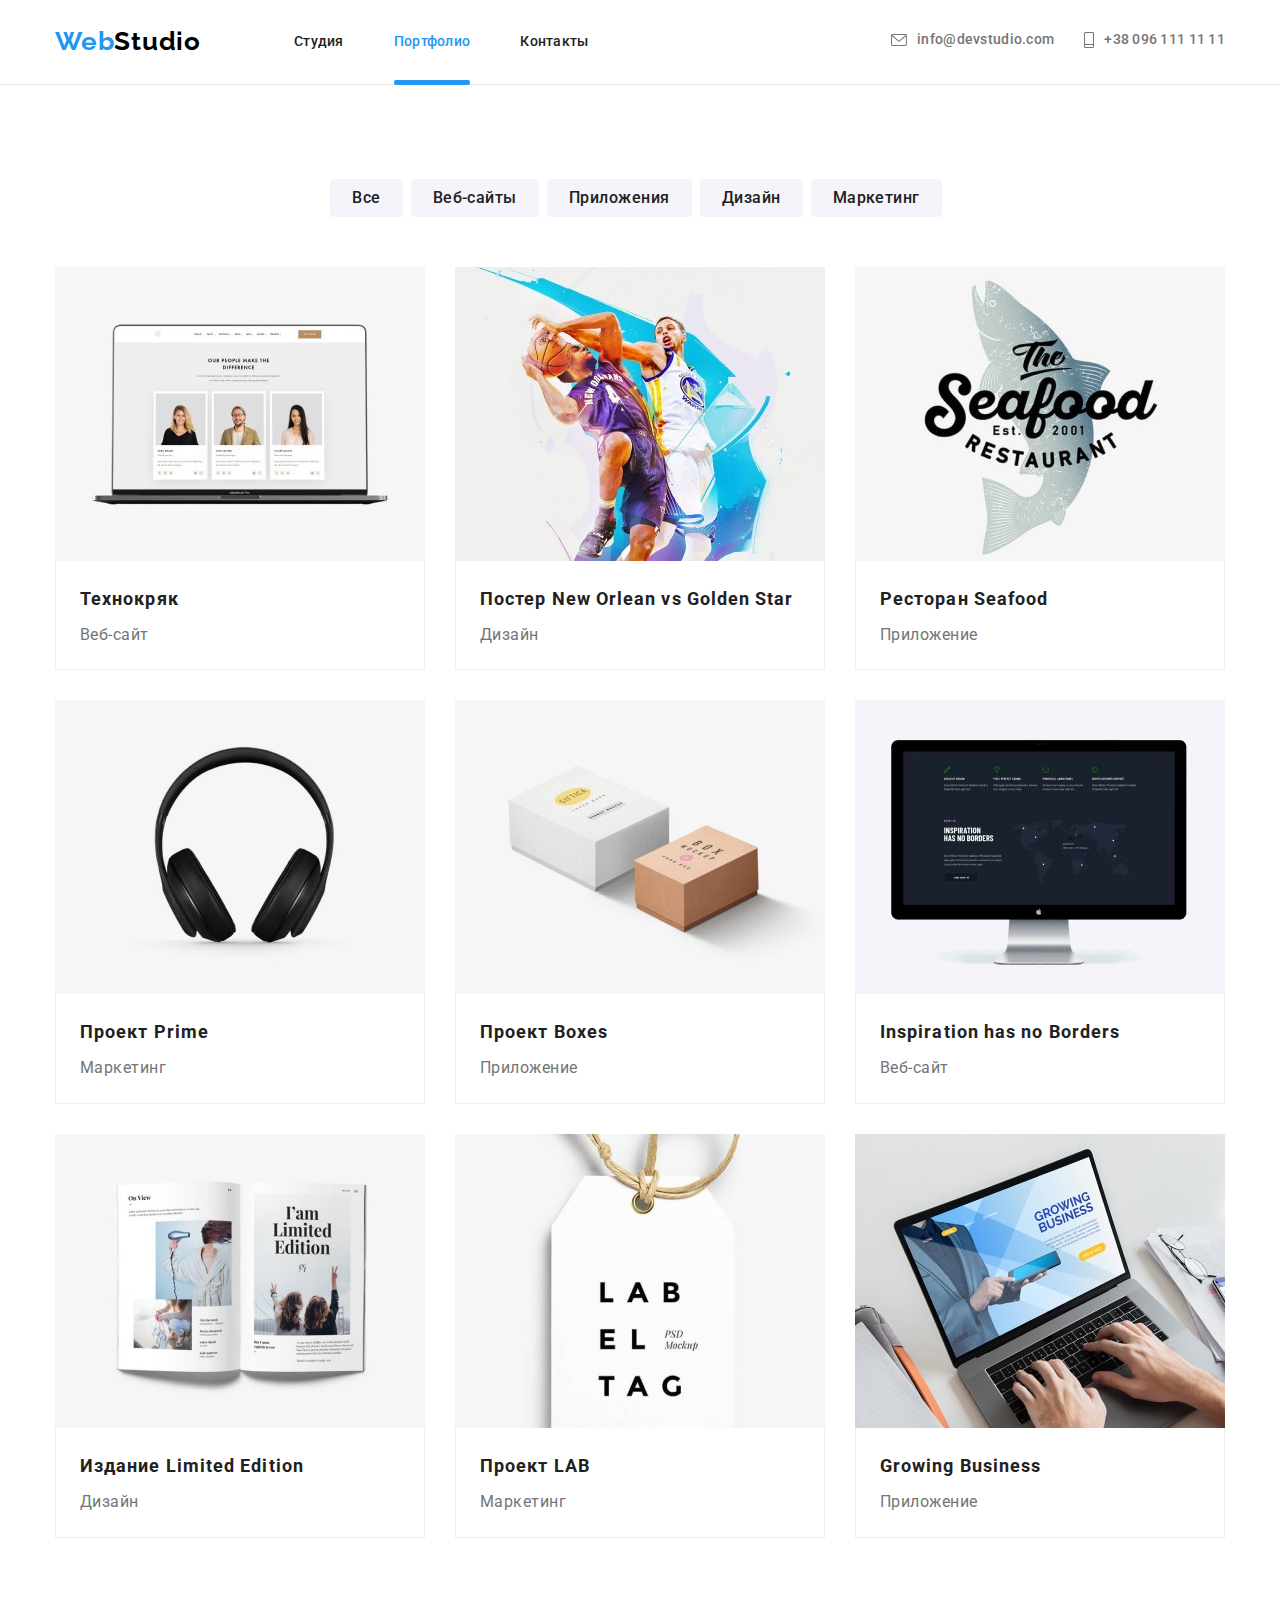
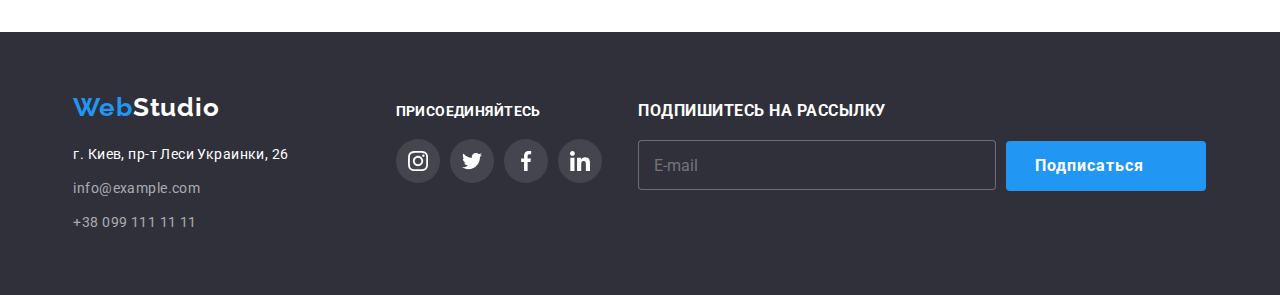
==== portfolio.html @ 539d1410 "z" ====
<!DOCTYPE html>
<html lang="ru">

<head>
    <meta charset="UTF-8">
    <meta http-equiv="X-UA-Compatible" content="IE=edge">
    <meta name="viewport" content="width=device-width, initial-scale=1.0">
    <title>Document</title>
    <link rel="preconnect" href="https://fonts.googleapis.com">
    <link rel="preconnect" href="https://fonts.gstatic.com" crossorigin>
    <link
        href="https://fonts.googleapis.com/css2?family=Raleway:wght@700&family=Roboto:wght@400;500;700;900&display=swap"
        rel="stylesheet">
    <link rel="stylesheet"
        href="https://cdnjs.cloudflare.com/ajax/libs/modern-normalize/1.1.0/modern-normalize.min.css">
    <!-- <link rel="stylesheet" href="./css/styles.css"> -->
    <link rel="stylesheet" href="./css/main.min.css">

</head>

<body>
    <!-- хедер -->
    <header class="header"> 
        <div class="container header-container">
            <a class="navigation__logo logo" href="./index.html">    
                <span class="logo accent">Web</span><span class="logo basic">Studio</span>
                </a>
                    <button class="menu-button" type="button" aria-expanded="false"
                            aria-controls="menu-container" data-menu-button>
                        <svg 
                            width="40"  
                            height="40"
                            aria-label="переключатель мобильного меню">
                            <use class="icon-cross" href="./images/icon/sprite.svg#cross"></use>
                            <use class="icon-menu" href="./images/icon/sprite.svg#menu"></use>
                        </svg>
                    </button> 
                <div class="menu-container " id="menu-container" data-menu>
                    <nav class="navigation"> 
                    <ul class="navigation-list list">
                        <li class="item-navigation item "><a  class="link link-navigation " href="./index.html">Студия</a></li>
                        <li class="item-navigation item"><a  class="link link-navigation link-after" href="./portfolio.html">Портфолио</a></li>
                        <li class="item-navigation item"><a  class="link link-navigation" href="Контакты">Контакты</a></li>
                    </ul>
                </nav>
                    <ul class="site-nav list">
                        <li class="group-item">
                            <a class="link-contact"  href="mailto:info@devstudio.com">
                                <svg class="icon" width="16" height="12">
                                    <use href="./images/icon/sprite.svg#envelope"></use>
                                </svg>
                                info@devstudio.com</a>
                        </li>
    
                        <li class="group-item">
                            <a class="link-contact link-contact--corent" href="tel:380961111111">
                                <svg class="icon" width="10" height="16">
                                <use href="./images/icon/sprite.svg#smartphone"></use>
                            </svg>
                            +38 096 111 11 11</a>
                        </li>
                    </ul>

                    <ul class="menu__list">
                        <li class="menu__item">
                        <a
                            href=""
                            class="menu__link"
                            target="_blank"
                            rel="noopener noreferer"
                            lang="en"
                            >Instagram</a>
                        </li>
                        <li class="menu__item">
                        <a
                            href=""
                            class="menu__link"
                            target="_blank"
                            rel="noopener noreferer"
                            lang="en"
                            >Twitter</a>
                        </li>
                        <li class="menu__item">
                          <a
                            href=""
                            class="menu__link"
                            target="_blank"
                            rel="noopener noreferer"
                            lang="en"
                            >Facebook</a>
                        </li>
                        <li class="menu__item">
                        <a
                            href=""
                            class="menu__link"
                            target="_blank"
                            rel="noopener noreferer"
                            lang="en"
                            >LinkedIn</a
                          >
                        </li>
                      </ul>
                </div> 
                
            
        </div>

    </header>

    <main>
        
        <section class="portfolio__section section">
            <div class="portfolio__container container">
            <h1 class="visually-hidden">заглпвие</h1>
        
            <ul class="portfolio__button-list">
                <li class="portfolio__filter-button"><button class="btn" type="button">Все</button></li>
                <li class="portfolio__filter-button"><button class="btn" type="button">Веб-сайты</button></li>
                <li class="portfolio__filter-button"><button class="btn" type="button">Приложения</button></li>
                <li class="portfolio__filter-button"><button class="btn" type="button">Дизайн</button></li>
                <li class="portfolio__filter-button"><button class="btn" type="button">Маркетинг</button></li>
            </ul>
        
            <ul class="portfolio__card-list list">
                    <li class="portfolio__card-example item  ">
                        <a class="portfolio__link link" href="">
                            <div class="portfolio__thumb-card">

                                <picture>
                                    <!-- Набір зображень для десктопних екранів -->

                                    <source
                                        media="(min-width: 1200px)"
                                        srcset="
                                        ./images/work/1-l.jpg    1x,
                                        ./images/work/1-l-2X.jpg 2x
                                        "
                                        type="image/jpg"
                                    />
                                    <!-- Набір зображень для планшетних екранів -->
                                    <source
                                        media="(min-width: 768px)"
                                        srcset="
                                        ./images/work/1-m.jpg   1x,
                                        ./images/work/1-m-2X.jpg 2x
                                        "
                                        type="image/jpg"
                                    />
                                    <!-- Набір зображень для мобільних екранів -->
                                    <source
                                        media="(max-width: 767px)"
                                        srcset="
                                        ./images/work/1-s.jpg   1x,
                                        ./images/work/1-s-2x.jpg 2x
                                        "
                                        type="image/jpg"
                                    />
                                    <!-- Дефолтне зображення, яке відпрацює у будь-якому випадку -->
                                    <img
                                    class="gallery-img"
                                    src="./images/work/1-l.jpg"
                                    alt=""
                                    width="370"
                                    height="294"
                                    loading="lazy"
                                    />
                                    </picture>


                                <p class="portfolio__text-card"> Ресурс предлагает комплексные предложения с разным уровнем функционала и
                                    сервисов. Все это позволит посетителю получить исчерпывающие сведения о компании
                                    или частном лице.</p>
                            </div>
                            
                            <div class="portfolio__info">
                                <h2 class="portfolio__name-works">Технокряк</h2>
                                <p class="portfolio__type">Веб-сайт</p>
                            </div>
                        </a>
                    </li>

                    <li class="item portfolio__card-example">
                        <a class="portfolio__link link" href="">
                            <div class="portfolio__thumb-card">

                                <picture>
                                    <!-- Набір зображень для десктопних екранів -->

                                    <source
                                        media="(min-width: 1200px)"
                                        srcset="
                                        ./images/work/2-l.jpg    1x,
                                        ./images/work/2-l-2X.jpg 2x
                                        "
                                        type="image/jpg"
                                    />
                                    <!-- Набір зображень для планшетних екранів -->
                                    <source
                                        media="(min-width: 768px)"
                                        srcset="
                                        ./images/work/2-m.jpg   1x,
                                        ./images/work/2-m-2X.jpg 2x
                                        "
                                        type="image/jpg"
                                    />
                                    <!-- Набір зображень для мобільних екранів -->
                                    <source
                                        media="(max-width: 767px)"
                                        srcset="
                                        ./images/work/2-s.jpg   1x,
                                        ./images/work/2-s-2x.jpg 2x
                                        "
                                        type="image/jpg"
                                    />
                                    <!-- Дефолтне зображення, яке відпрацює у будь-якому випадку -->
                                    <img
                                    class="gallery-img"
                                    src="./images/work/2-l.jpg"
                                    alt=""
                                    width="370"
                                    height="294"
                                    loading="lazy"
                                    />
                                    </picture>


                                <p class="portfolio__text-card"> Ресурс предлагает комплексные предложения с разным уровнем функционала и
                                сервисов. Все это позволит посетителю получить исчерпывающие сведения о компании
                                или частном лице.</p>
                            </div>
                            

                            <div class="portfolio__info">
                                <h2 class="portfolio__name-works">Постер New Orlean vs Golden Star</h2>
                                <p class="portfolio__type">Дизайн</p>
                            </div>
                    </a>
                        </li>

                    <li class="item portfolio__card-example">
                        <a class="portfolio__link link" href="">
                            <div class="portfolio__thumb-card">

                                <picture>
                                    <!-- Набір зображень для десктопних екранів -->

                                    <source
                                        media="(min-width: 1200px)"
                                        srcset="
                                        ./images/work/3-l.jpg    1x,
                                        ./images/work/3-l-2X.jpg 2x
                                        "
                                        type="image/jpg"
                                    />
                                    <!-- Набір зображень для планшетних екранів -->
                                    <source
                                        media="(min-width: 768px)"
                                        srcset="
                                        ./images/work/3-m.jpg   1x,
                                        ./images/work/3-m-2X.jpg 2x
                                        "
                                        type="image/jpg"
                                    />
                                    <!-- Набір зображень для мобільних екранів -->
                                    <source
                                        media="(max-width: 767px)"
                                        srcset="
                                        ./images/work/3-s.jpg   1x,
                                        ./images/work/3-s-2x.jpg 2x
                                        "
                                        type="image/jpg"
                                    />
                                    <!-- Дефолтне зображення, яке відпрацює у будь-якому випадку -->
                                    <img
                                    class="gallery-img"
                                    src="./images/work/3-l.jpg"
                                    alt=""
                                    width="370"
                                    height="294"
                                    loading="lazy"
                                    />
                                    </picture>

                                <p class="portfolio__text-card"> Ресурс предлагает комплексные предложения с разным уровнем функционала и
                                    сервисов. Все это позволит посетителю получить исчерпывающие сведения о компании
                                    или частном лице.</p>
                            </div>
                            

                            <div class="portfolio__info">
                                <h2 class="portfolio__name-works">Ресторан Seafood</h2>
                                <p class="portfolio__type">Приложение</p>
                            </div>
                        </a>
                        </li>

                    <li class="item portfolio__card-example">
                        <a class="portfolio__link link" href="">
                            <div class="portfolio__thumb-card">
                                <picture>
                                    <!-- Набір зображень для десктопних екранів -->
    
                                    <source
                                        media="(min-width: 1200px)"
                                        srcset="
                                        ./images/work/4-l.jpg    1x,
                                        ./images/work/4-l-2X.jpg 2x
                                        "
                                        type="image/jpg"
                                    />
                                    <!-- Набір зображень для планшетних екранів -->
                                    <source
                                        media="(min-width: 768px)"
                                        srcset="
                                        ./images/work/4-m.jpg   1x,
                                        ./images/work/4-m-2X.jpg 2x
                                        "
                                        type="image/jpg"
                                    />
                                    <!-- Набір зображень для мобільних екранів -->
                                    <source
                                        media="(max-width: 767px)"
                                        srcset="
                                        ./images/work/4-s.jpg   1x,
                                        ./images/work/4-s-2x.jpg 2x
                                        "
                                        type="image/jpg"
                                    />
                                    <!-- Дефолтне зображення, яке відпрацює у будь-якому випадку -->
                                    <img
                                    class="gallery-img"
                                    src="./images/work/4-l.jpg"
                                    alt=""
                                    width="370"
                                    height="294"
                                    loading="lazy"
                                    />
                                    </picture>
                                <p class="portfolio__text-card"> Ресурс предлагает комплексные предложения с разным уровнем функционала и
                                    сервисов. Все это позволит посетителю получить исчерпывающие сведения о компании
                                    или частном лице.</p>
                            </div>
                        

                            <div class="portfolio__info">
                                <h2 class="portfolio__name-works">Проект Prime</h2>
                            <p class="portfolio__type">Маркетинг</p>
                            </div>
                        </a>
                    </li>
                
                    <li class="item portfolio__card-example">
                        <a class="portfolio__link link" href="">
                            <div class="portfolio__thumb-card">
                                <picture>
                                    <!-- Набір зображень для десктопних екранів -->
    
                                    <source
                                        media="(min-width: 1200px)"
                                        srcset="
                                        ./images/work/5-l.jpg    1x,
                                        ./images/work/5-l-2X.jpg 2x
                                        "
                                        type="image/jpg"
                                    />
                                    <!-- Набір зображень для планшетних екранів -->
                                    <source
                                        media="(min-width: 768px)"
                                        srcset="
                                        ./images/work/5-m.jpg   1x,
                                        ./images/work/5-m-2X.jpg 2x
                                        "
                                        type="image/jpg"
                                    />
                                    <!-- Набір зображень для мобільних екранів -->
                                    <source
                                        media="(max-width: 767px)"
                                        srcset="
                                        ./images/work/5-s.jpg   1x,
                                        ./images/work/5-s-2x.jpg 2x
                                        "
                                        type="image/jpg"
                                    />
                                    <!-- Дефолтне зображення, яке відпрацює у будь-якому випадку -->
                                    <img
                                    class="gallery-img"
                                    src="./images/work/5-l.jpg"
                                    alt=""
                                    width="370"
                                    height="294"
                                    loading="lazy"
                                    />
                                    </picture>
                                <p class="portfolio__text-card"> Ресурс предлагает комплексные предложения с разным уровнем функционала и
                                        сервисов. Все это позволит посетителю получить исчерпывающие сведения о компании
                                        или частном лице.</p>
                            </div>

                            <div class="portfolio__info">
                                <h2 class="portfolio__name-works">Проект Boxes</h2>
                            <p class="portfolio__type">Приложение</p>
                            </div>
                        </a>
                    </li>

                    <li class="item portfolio__card-example">
                        <a class="portfolio__link link" href="">
                            <div class="portfolio__thumb-card">
                                <picture>
                                    <!-- Набір зображень для десктопних екранів -->
    
                                    <source
                                        media="(min-width: 1200px)"
                                        srcset="
                                        ./images/work/6-l.jpg    1x,
                                        ./images/work/6-l-2X.jpg 2x
                                        "
                                        type="image/jpg"
                                    />
                                    <!-- Набір зображень для планшетних екранів -->
                                    <source
                                        media="(min-width: 768px)"
                                        srcset="
                                        ./images/work/6-m.jpg   1x,
                                        ./images/work/6-m-2X.jpg 2x
                                        "
                                        type="image/jpg"
                                    />
                                    <!-- Набір зображень для мобільних екранів -->
                                    <source
                                        media="(max-width: 767px)"
                                        srcset="
                                        ./images/work/6-s.jpg   1x,
                                        ./images/work/6-s-2x.jpg 2x
                                        "
                                        type="image/jpg"
                                    />
                                    <!-- Дефолтне зображення, яке відпрацює у будь-якому випадку -->
                                    <img
                                    class="gallery-img"
                                    src="./images/work/6-l.jpg"
                                    alt=""
                                    width="370"
                                    height="294"
                                    loading="lazy"
                                    />
                                    </picture>
                                <p class="portfolio__text-card"> Ресурс предлагает комплексные предложения с разным уровнем функционала и
                                    сервисов. Все это позволит посетителю получить исчерпывающие сведения о компании
                                    или частном лице.</p>
                            </div>

                                
                            <div class="portfolio__info">
                            <h2 class="portfolio__name-works">Inspiration has no Borders</h2>
                            <p class="portfolio__type">Веб-сайт</p>
                            </div>
                        </a>
                    </li>

                    <li class="item portfolio__card-example">
                        <a class="portfolio__link link" href="">
                            <div class="portfolio__thumb-card">
                                <picture>
                                    <!-- Набір зображень для десктопних екранів -->
    
                                    <source
                                        media="(min-width: 1200px)"
                                        srcset="
                                        ./images/work/7-l.jpg    1x,
                                        ./images/work/7-l-2X.jpg 2x
                                        "
                                        type="image/jpg"
                                    />
                                    <!-- Набір зображень для планшетних екранів -->
                                    <source
                                        media="(min-width: 768px)"
                                        srcset="
                                        ./images/work/7-m.jpg   1x,
                                        ./images/work/7-m-2X.jpg 2x
                                        "
                                        type="image/jpg"
                                    />
                                    <!-- Набір зображень для мобільних екранів -->
                                    <source
                                        media="(max-width: 767px)"
                                        srcset="
                                        ./images/work/7-s.jpg   1x,
                                        ./images/work/7-s-2x.jpg 2x
                                        "
                                        type="image/jpg"
                                    />
                                    <!-- Дефолтне зображення, яке відпрацює у будь-якому випадку -->
                                    <img
                                    class="gallery-img"
                                    src="./images/work/7-l.jpg"
                                    alt=""
                                    width="370"
                                    height="294"
                                    loading="lazy"
                                    />
                                    </picture>
                                <p class="portfolio__text-card"> Ресурс предлагает комплексные предложения с разным уровнем функционала и
                                    сервисов. Все это позволит посетителю получить исчерпывающие сведения о компании
                                    или частном лице.</p>
                            </div>

                            <div class="portfolio__info">
                                <h2 class="portfolio__name-works">Издание Limited Edition</h2>
                            <p class="portfolio__type">Дизайн</p>
                            </div>
                        </a>
                        
                    </li>
                
                    <li class="item portfolio__card-example">
                        <a class="portfolio__link link" href="">
                            <div class="portfolio__thumb-card">
                                <picture>
                                    <!-- Набір зображень для десктопних екранів -->
    
                                    <source
                                        media="(min-width: 1200px)"
                                        srcset="
                                        ./images/work/8-l.jpg    1x,
                                        ./images/work/8-l-2X.jpg 2x
                                        "
                                        type="image/jpg"
                                    />
                                    <!-- Набір зображень для планшетних екранів -->
                                    <source
                                        media="(min-width: 768px)"
                                        srcset="
                                        ./images/work/8-m.jpg   1x,
                                        ./images/work/8-m-2X.jpg 2x
                                        "
                                        type="image/jpg"
                                    />
                                    <!-- Набір зображень для мобільних екранів -->
                                    <source
                                        media="(max-width: 767px)"
                                        srcset="
                                        ./images/work/8-s.jpg   1x,
                                        ./images/work/8-s-2x.jpg 2x
                                        "
                                        type="image/jpg"
                                    />
                                    <!-- Дефолтне зображення, яке відпрацює у будь-якому випадку -->
                                    <img
                                    class="gallery-img"
                                    src="./images/work/8-l.jpg"
                                    alt=""
                                    width="370"
                                    height="294"
                                    loading="lazy"
                                    />
                                    </picture>
                                <p class="portfolio__text-card"> Ресурс предлагает комплексные предложения с разным уровнем функционала и
                                    сервисов. Все это позволит посетителю получить исчерпывающие сведения о компании
                                    или частном лице.</p>
                            </div>

                                
                            <div class="portfolio__info"> <h2 class="portfolio__name-works">Проект LAB</h2>
                            <p class="portfolio__type">Маркетинг</p>
                            </div>
                        </a>
                    </li>
                
                    <li class="item portfolio__card-example">
                        <a class="portfolio__link link" href="">
                            <div class="portfolio__thumb-card">
                                <picture>
                                    <!-- Набір зображень для десктопних екранів -->
    
                                    <source
                                        media="(min-width: 1200px)"
                                        srcset="
                                        ./images/work/9-l.jpg    1x,
                                        ./images/work/9-l-2X.jpg 2x
                                        "
                                        type="image/jpg"
                                    />
                                    <!-- Набір зображень для планшетних екранів -->
                                    <source
                                        media="(min-width: 768px)"
                                        srcset="
                                        ./images/work/9-m.jpg   1x,
                                        ./images/work/9-m-2X.jpg 2x
                                        "
                                        type="image/jpg"
                                    />
                                    <!-- Набір зображень для мобільних екранів -->
                                    <source
                                        media="(max-width: 767px)"
                                        srcset="
                                        ./images/work/9-s.jpg   1x,
                                        ./images/work/9-s-2x.jpg 2x
                                        "
                                        type="image/jpg"
                                    />
                                    <!-- Дефолтне зображення, яке відпрацює у будь-якому випадку -->
                                    <img
                                    class="gallery-img"
                                    src="./images/work/1-l.jpg"
                                    alt=""
                                    width="370"
                                    height="294"
                                    loading="lazy"
                                    />
                                    </picture>
                                <p class="portfolio__text-card"> Ресурс предлагает комплексные предложения с разным уровнем функционала и
                                сервисов. Все это позволит посетителю получить исчерпывающие сведения о компании
                                или частном лице.</p>
                            </div>
                                        
                            <div class="portfolio__info"> <h2 class=" portfolio__name-works">Growing Business</h2>
                            <p class="portfolio__type">Приложение</p>
                            </div>
                        </a>
                    </li>
                    </div>
                
            </div>
        </section>

    </main>
    <footer class="footer">
        <div class="container footer-flex">
            <div class="footer-contacts">
                <a class="logotype logo-position" href="./index.html">
                <span class="logotype start">Web</span><span class="logotype end">Studio</span>
                </a>
                
               <address  class="address">
                 <ul class="address-list">
                    <li class="address-item map"><a class="link-map" href="https://www.google.com/maps/place/%D0%B1%D1%83%D0%BB%D1%8C%D0%B2%D0%B0%D1%80+%D0%9B%D0%B5%D1%81%D1%96+%D0%A3%D0%BA%D1%80%D0%B0%D1%97%D0%BD%D0%BA%D0%B8,+26,+%D0%9A%D0%B8%D1%97%D0%B2,+02000/@50.4265807,30.5361971,17z/data=!3m1!4b1!4m5!3m4!1s0x40d4cf0e033ecbe9:0x57a4dffefec77da0!8m2!3d50.4265807!4d30.5383858">г. Киев, пр-т Леси Украинки, 26</a></li>
                    <li class="address-item address"><a class="link-address" href="mailto:info@example.com">info@example.com</a></li>
                    <li class="address-item"><a class="link-address" href="tel:+380991111111">+38 099 111 11 11</a></li>
                  </ul>
                </address>
            </div>
            <div class="footer-social">
                <p class="footer-so-text">ПРИСОЕДИНЯЙТЕСЬ</p>
                <ul class="footer-social-list list">
                    <li class="footer-socials-item">
                        <a class="socials-link link" href="" aria-label="Instagram">
                            <svg class="footer-socials-icon" width="20" height="20">
                                <use href="./images/icon/sprite.svg#instagram"></use>
                            </svg>
                        </a>
                    </li>
                    <li class="footer-socials-item">
                        <a class="socials-link socials-link-twitter link" href="" aria-label="Twitter">
                            <svg class="footer-socials-icon" width="20" height="20">
                                <use href="./images/icon/sprite.svg#twitter"></use>
                            </svg>
                        </a>
                    </li>
                    <li class="footer-socials-item">
                        <a class="socials-link socials-link-facebook link" href="" aria-label="Facebook">
                            <svg class="footer-socials-icon" width="20" height="20">
                                <use href="./images/icon/sprite.svg#facebook"></use>
                            </svg>
                        </a>
                    </li>
                    <li class="footer-socials-item">
                        <a class="socials-link socials-link-linkedin link" href="" aria-label="L inkedin">
                            <svg class="footer-socials-icon" width="20" height="20">
                                <use href="./images/icon/sprite.svg#linkedin"> </use>
                            </svg>
                        </a>
                    </li>
                </ul>
            </div>
            <div class="footer-form-container">
                <b class="footer-text-subscribe">Подпишитесь на рассылку</b>
                <form class="form-subscribe" autocomplete="off" >
                    <label for="footer-email" class="visually-hidden"  >почта</label>
                    <input class="input-email" name="email" type="email" id="footer-email" placeholder="E-mail" >
                    <button class="button-subscribe" type="submit">
                        <span class="footer-button-content">
                            Подписаться
                            <svg class="footer-button-icon" width="24" height="24"></svg>
                            <use class="color-button" href="./images/icon/sprite.svg#send"></use>
                        </span>
                    </button>
                    
                </form>
            </div>
        </div>
    </footer> 

    <script src="./js/modal.js"></script> 

    <script src="./js/mobile-menu.js"></script>   
</body>
</html>
---- css/styles.css ----
html {
box-sizing: border-box;
}

*,
*::after,
*::before {
    box-sizing: inherit;
}

h1,
h2,
h3,
h4,
h5,
h6,
p {
    margin: 0;
}

.list {
    list-style: none;
    padding: 0;
    margin: 0;
}

.link {
    text-decoration: none;
    color: inherit;
}

ul{
    margin: 0;
    padding: 0;
    list-style: none;
}

img {
    display: block;
    max-width: 100%;
    height: auto;
}

:root {
    --title-text-color: #212121;
    --primary-text-color: #757575;
    --accent-color: #2196F3;
    --primary-background-color: #FFFFFF;
    --second-background-color: #2F303A;
    --third-background-color:#F5F4FA;
    --logo-text-color: #000000;
    --icon-color: #AFB1B8;
    --button-bg: #2196f3;
    --secondary-light-bg: #f5f4fa;
}

body{
    color: var(--primary-text-color);
    background-color: var(--primary-background-color);
    font-family: 'Roboto',sans-serif ;
    letter-spacing: 0.03em;
}

/**----- box------ */

.header{
bottom:-1px;  
border-bottom: 1px solid #ececec;  
}  

.container {
    width: 1200px;
    padding-left: 15px;
    padding-right: 15px;
    margin: 0 auto;
}

.header-container {
display: flex;
align-items: center;
}


.list{
    list-style-type: none;
}

/* лого хед*/

.logo {
    font-family: 'Raleway';
    font-style: normal;
    font-weight: 700;
    font-size: 26px;
    line-height: 1.19;
    letter-spacing: 0.03em;
    text-decoration: none;
}


.logo .accent {
    color: var(--accent-color)
}

.logo .basic {
    color: var(--logo-text-color)
}

.navigation__logo{
    margin-right: 93px;
}


/* nav */
.navigation-list {
    display: flex;
    
}


.navigation-list .link-navigation {
display: block;
padding-top: 32px;
padding-bottom: 32px;
} 

.navigation-list .item {
    margin-right: 50px;
} 

.navigation-list .item:last-child {
    margin-right: 0;
}


.navigation {
    display: flex;
    align-items: center;
}



.header-group {
    display: flex;
    margin-left: auto;
}



.item-navigation{
    list-style-type: none;
}


.link-navigation{
    font-family: 'Roboto';
    font-style: normal;
    font-weight: 500;
    font-size: 14px;
    line-height: 1.4;
    letter-spacing: 0.02em;
    color: var(--title-text-color);
    text-decoration: none;
    transition: color 250ms cubic-bezier(0.4, 0, 0.2, 1);
}
.link-after{
    position: relative;
    color: var(--accent-color);
}
.link-after::after{
    position: absolute;
    content:"" ;
    display: block;
    width: 100%;
    height: 5px;
    border-radius: 2px;
    background-color: var(--button-bg);
    left: 0;
    bottom: 0;
    bottom: -1px;
}

.current-link {
    color: var(--accent-color);
}

.group-item{
    list-style-type: none;
    margin-left: 30px;
    }

.link-contact{
    align-items: center;
    display: flex;
    font-weight: 500;
    font-size: 14px;
    line-height: 1.4;
    letter-spacing: 0.02em;
    color: var(--primary-text-color);
    text-decoration: none;
    padding-top: 32px;
    padding-bottom: 32px;
    transition: color 250ms cubic-bezier(0.4, 0, 0.2, 1);
}

.site-nav.list{
    display: flex;
margin-left: auto;
}


/* навигация  */

.link-navigation:hover {
color: var(--accent-color);


}
.link-navigation:focus {
color: var(--accent-color);
}

.link-navigation{
cursor: pointer;
}


.link-contact:hover {
color: var(--accent-color);
}
.link-contact:focus {
color: var(--accent-color);
}
.link-contact{
cursor: pointer;
}

.icon {
    margin-right: 10px;
    fill: currentColor;
    transition: color 250ms cubic-bezier(0.4, 0, 0.2, 1);
    
}

.icon:hover,
.icon:focus {
    color: var(--accent-color);
}

/* ----прячем ---*/

.visually-hidden {
    position: absolute;
    width: 1px;
    height: 1px;
    margin: -1px;
    border: 0;
    padding: 0;

    white-space: nowrap;
    clip-path: inset(100%);
    clip: rect(0 0 0 0);
    overflow: hidden;
}

.feature__list {
    display: flex;
}

.feature__list .feature__item {
    width: 270px;
}

.feature__list .item {
    margin-right: 30px;
}

.feature__list .item:nth-child(4n) {
    margin-right: 0;
}

.feature__background-icon {
    height: 120px;
  background-color: var(--secondary-light-bg); 
    margin-bottom: 30px;
    display: flex;
    align-items: center;
    justify-content: center;
    border-radius: 4px;
}

/* тело */

.hero {
    background-color: #2F303A;

    text-align: center;
    padding-top: 200px;
    padding-bottom: 200px;

   
    max-width: 1600px;
    height: 600px;
    margin-left: auto;
    margin-right: auto;

    background-image: linear-gradient(to right, rgba(47, 48, 58, 0.4), rgba(47, 48, 58, 0.4)), url(..//images/hero/Img.jpg);
    background-position: center;
    background-size: contain;
    background-repeat: no-repeat;
    background-size: cover;
}



.hero__header-logo{
    font-weight: 900;
    font-size: 44px;
    line-height: 1.5;
    text-align: center;
    letter-spacing: 0.06em;
    text-transform: uppercase;
    color: #FFFFFF;
    /* background-color: #2F303A; */
    margin-bottom: 30px;
}

.button {
    background: #2196F3;
    font-weight: 700;
    font-size: 16px;
    line-height: 1.8;
    color: #FFFFFF;

    align-items: center;
    text-align: center;
    border: 0;
    box-shadow: 0px 4px 4px rgba(0, 0, 0, 0.15);
    border-radius: 4px;
    padding: 10px 33px;
    cursor: pointer;
}

.title-section{
margin-bottom: 50px;

font-weight: 700;
font-size: 36px;
line-height: 1.16;
letter-spacing: 0.03em;
color: var(--title-text-color);

text-align: center;
margin-bottom: 50px;
}

/* особо */

.section {
    padding-top: 94px;
    padding-bottom: 94px;
}





.feature__name{
font-weight: 700;
font-size: 14px;
line-height: 1.14;
letter-spacing: 0.03em;
text-transform: uppercase;
color: var(--title-text-color);
    margin-bottom: 10px;
}

.feature__description{
font-weight: 400;
font-size: 14px;
line-height: 1.8;
letter-spacing: 0.03em;
color: var(--primary-text-color);
}


/*--чем мы занимаемся ---*/


.development {
    padding-top: 0px;
}
.development__list{
     display: flex;
 }

.development__list li {
    margin-right: 30px;
}

.development__list li:nth-child(3n) {
    margin-right: 0;
}

.development__item{
    position: relative;
}
.development__text-thumb {
    color: var(--primary-background-color);
    font-weight: 700;
    text-transform: uppercase;
    letter-spacing: 0.03em;
    font-size: 14px;
    line-height: 1.14;
}

.development__over-thumb{
    position: absolute;
    display: flex;
    justify-content: center;
    align-items: center;
    width: 370px;
    height: 70px;
    left: 0;
    bottom: 0;
    background-color: rgba(47, 48, 58, 0.8);
}

/* команда */

.team {
background: #F5F4FA;

}

.list.team__list {
display: flex;
}


.team__name{
font-weight: 500;
font-size: 16px;
line-height: 1.18;
text-align: center;
letter-spacing: 0.03em;
color: var(--title-text-color);
margin-bottom: 10px;
}

.team__job{
font-weight: 400;
font-size: 16px;
line-height: 1.18;
text-align: center;
letter-spacing: 0.03em;
color: var(--primary-text-color);

}



.team__list .team__card {
    background-color: var(--primary-background-color);
    margin-right: 30px;
    box-shadow: 0px 1px 3px rgba(0, 0, 0, 0.12), 0px 1px 1px rgba(0, 0, 0, 0.14), 0px 2px 1px rgba(0, 0, 0, 0.2);
    border-radius: 0px 0px 4px 4px;
}

.team__command-title {
    padding-top: 30px;
    padding-bottom: 30px;
    text-align: center;
}

.team__list li:last-child {
    margin-right: 0;
}
 
/* ---------socials-------------- */
.socials {
    display: flex;
    justify-content: center;
    align-items: center;

    margin-top: 16px;
}

.socials__item:not(:last-child) {
    margin-right: 10px;
}

.socials-link {
    display: flex;
    width: 100%;
    align-items: center;
    justify-content: center;
    fill: var(--icon-color);
    transition:  background-color 250ms cubic-bezier(0.4, 0, 0.2, 1);
}

.socials__item {
    display: flex;
    justify-content: center;
    align-items: center;
    width: 44px;
    height: 44px;
    padding: 0px;
    border: none;

    background-color: var(--primary-background-color);
    border-radius: 50%;

    background-repeat: no-repeat;
    background-size: 20px;
    background-position: center;
    color: var(--icon-color);
}

.socials__icon {
    fill: var(--icon-color);
    transition:  fill 250ms cubic-bezier(0.4, 0, 0.2, 1);

}

.socials-link:hover,
.socials-link:focus {
    background-color: var(--button-bg);
}

.socials-link:hover .socials__icon,
.socials-link:focus .socials__icon {
    fill: var(--primary-background-color);
}


/* Постоянные клиенты */
.clients__list {
    display: flex;
}

.clients__item {
    display: flex;
    align-items: center;
    justify-content: center;
    box-sizing: border-box;
    cursor: pointer;
}

.clients__item:not(:last-child) {
    margin-right: 30px;
}

.clients__link {
    display: flex;
    width: 170px;
    height: 92px;
    justify-content: center;
    align-items: center;
    color: var(--icon-color);
    border: 1px solid var(--icon-color);
    border-radius: 4px;
    cursor: pointer;
    transition:  color 250ms cubic-bezier(0.4, 0, 0.2, 1),
    border 250ms cubic-bezier(0.4, 0, 0.2, 1);
}

.clients__logo {
    width: 106px;
    height: 60px;
    fill: currentColor;
}

.clients__link:hover,
.clients__link:focus {
    color: var(--button-bg);
    border: 1px solid var(--button-bg); 
}


/**----------футер--------**/

.footer{
background-color: var(--second-background-color);
padding-top: 60px;
    padding-bottom: 60px;
}

.address-item{
list-style-type: none;
}

.link-map{
    font-family: 'Roboto';
    font-style: normal;
font-weight: 400;
 font-size: 14px;
line-height: 1.7;
letter-spacing: 0.03em;
color: var(--primary-background-color);
text-decoration: none;
}

.link-address{
    font-family: 'Roboto';
    font-style: normal;
font-weight: 400;
font-size: 14px;
line-height: 1.8;
letter-spacing: 0.03em;
color: rgba(255, 255, 255, 0.6);
text-decoration: none;
}

.footer-flex {
    display: flex;
    align-items: baseline;
}
.footer-social-list {
    display: flex;
    justify-content: center;
}

.footer-social {
    margin-left: 70px;
}
.footer-so-text {
    font-family: Roboto;
    font-style: normal;
    font-weight: 700;
    font-size: 14px;
    line-height: 1.16;
    letter-spacing: 0.03em;
    text-transform: uppercase;
    color: #ffffff;
    margin-bottom: 20px;
}
.socials-link {
    width: 44px;
    height: 44px;
    display: flex;
    background-color: rgba(255, 255, 255, 0.1);
    border-radius: 50%;
    justify-content: center;
    align-items: center;
}

.footer-socials-icon {
    width: 20px;
    height: 20px;
    fill: #ffffff; 
}  
.footer-socials-item:not(:last-child) {
    margin-right: 10px;
}

/* лого фут */

.footer .logo-position {
    display: block;
margin-bottom: 20px;
}

.logotype {
    font-family: 'Raleway';
    font-weight: 700;
    font-size: 26px;
    line-height: 1.19;
    letter-spacing: 0.03em;
    text-decoration: none;
    
    margin-bottom: 20px; 
}

.logotype .start {
    color: var(--accent-color);
}

.logotype .end {
    color: var(--primary-background-color);
}

.address-item.map{
margin-bottom: 9px;
}
.address-item.address{
margin-bottom: 9px;
}

/* ----подписка футер---- */
.footer-form-container{
    margin-left: auto;
}
.form-subscribe{
    display: flex;
    align-items: baseline;
}

.footer-text-subscribe{
display: inline-block;
margin-bottom: 20px;
color: #fff;
line-height: 1.14;
text-transform: uppercase;
}
.footer-button-content {
    display: flex;
    justify-content: center;
    align-items: center;
}
.button-subscribe{
    padding: 10px 16px;
    width: 200px;
    height: 50px;
    background-color: var(--button-bg);
    color: var(--primary-background-color);

font-weight: 700;
font-size: 16px;
line-height: 1.87;

/* display: flex;
align-items: center;
text-align: center; */
letter-spacing: 0.06em;

cursor: pointer;
/* border-width: 0; */
border-radius: 4px;

border: 0;

box-shadow: 250 ms cubic-bezier(0.4, 0, 0.2, 1);
}


.footer-button-icon{
    margin-left: 10px;
}
.color-button{
    fill: #ffffff;
}

.input-email{
    width: 358px;
    height: 50px;
    margin-right: 10px;
    border-radius: 4px;
    padding: 15px;

    font-size: 16px;
    line-height: 1.25;

    color: #fff;
    background-color: var(--second-background-color);
    border: 1px solid rgba(255, 255, 255, 0.3);
    transition:   border 250ms cubic-bezier(0.4, 0, 0.2, 1),
    box-shadow 250ms cubic-bezier(0.4, 0, 0.2, 1);

}

.input-email:hover,
.input-email:focus{
    outline: 0;
    border: 1px solid rgba(255, 255, 255, 0.6);
    box-shadow: 0px 4px 4px rgb(0 0 0 / 15%);
}

.button-subscribe:hover,
.button-subscribe:focus{
    box-shadow: 0px 4px 4px rgb(0 0 0 / 15%);
}

    

/* портфолио */


.portfolio__button-list {
    list-style-type: none;

}

.btn:hover,
.btn:focus{
    background: var(--accent-color);
    color: var(--primary-background-color);
    border-radius: 4px;
    box-shadow: 0px 3px 1px rgb(0 0 0 / 10%),
     0px 1px 2px rgb(0 0 0 / 8%),
    0px 2px 2px rgb(0 0 0 / 12%);
}


.btn:active {
    color: var(--title-text-color);
}

.btn {
    cursor: pointer;
}
.portfolio__info {
    padding-top: 20px;
    padding-bottom: 20px;
    border: 1px solid #EEEEEE;
    padding-left: 24px;
    padding-right: 24px;
}
.btn {

    
    font-weight: 500;
    font-size: 16px;
    line-height: 1.62;
    text-align: center;
    letter-spacing: 0.03em;
    color: var(--title-text-color);
    background-color: #F5F4FA;;
    border: 0;
    border-radius: 4px;
    padding: 6px 22px;

    transition:  color 250ms cubic-bezier(0.4, 0, 0.2, 1),
    background 250ms cubic-bezier(0.4, 0, 0.2, 1),
    box-shadow 250ms cubic-bezier(0.4, 0, 0.2, 1),
    border-radius 250ms cubic-bezier(0.4, 0, 0.2, 1);
    
}

.portfolio__button-list{
    display: flex;
    justify-content: center;
}

.portfolio__button-list .portfolio__filter-button {
    margin-right: 8px;
}

.portfolio__button-list li:last-child {
    margin-right: 0;
}

.portfolio__card-list {
    display: flex;
    flex-wrap: wrap;
    margin-top: 50px;
}

.portfolio__card-list .portfolio__card-example{
    margin-right: 30px;
    margin-bottom: 30px;
}

.portfolio__card-list .portfolio__card-example:nth-child(3n) {
    margin-right: 0;
}

.portfolio__card-list .portfolio__card-example:nth-last-child(-n + 3) {
    margin-bottom: 0;
}



.portfolio__name-works{
 font-weight: 700; 
font-size: 18px;
line-height: 2;
letter-spacing: 0.06em;
color:var(--title-text-color)

}
.portfolio__name-works {
margin-bottom: 4px;
}
.portfolio__type{
font-weight: 400;
font-size: 16px;
line-height: 1.8;
letter-spacing: 0.03em;
color:var(--primary-text-color)
}

.portfolio-shadow{
    display: block;
    transition:  box-shadow 250ms cubic-bezier(0.4, 0, 0.2, 1);
}

.portfolio-shadow:hover,
.portfolio-shadow:focus{
    box-shadow: 0px 1px 1px rgba(0, 0, 0, 0.12),
            0px 4px 4px rgba(0, 0, 0, 0.06),
            1px 4px 6px rgba(0, 0, 0, 0.16);
}

/* --thumb-card-- */

.portfolio__thumb-card{
    position: relative;
    overflow: hidden; 

}

.portfolio__text-card{
    position: absolute;
    display: flex;
    top: 0;
    left: 0;
    width: 100%;
    height: 100%;

        padding: 63px 24px;
        font-size: 18px;
        line-height: 1.56;
        letter-spacing: 0.03em;
        color: var(--primary-background-color);
        background-color: rgba(33, 150, 243, 0.9);
        transform: translateY(100%);
        transition: transform 250ms cubic-bezier(0.4, 0, 0.2, 1);

}

.portfolio__link :hover .portfolio__text-card,
.portfolio__link :focus .portfolio__text-card{
    transform: translateY(0);
}

/* --modal-- */


.backdrop.is-hidden {
    opacity: 0;
    pointer-events: none;
}
.backdrop{
    position: fixed;
    top: 0;
    left: 0;

    width: 100%;
    height: 100%;
    opacity: 1;
    transition: opacity 250ms cubic-bezier(0.4, 0, 0.2, 1);
    background: rgba(0, 0, 0, 0.2);

   
}

.modal{
    position: absolute;
    top: 50%;
    left: 50%;
    transform: translate(-50%, -50%);

    min-width: 528px;
    min-height: 581px;
    padding: 40px;

    background-color: var(--primary-background-color);
    background: #FFFFFF;
    transition: opacity 250ms cubic-bezier(0.4, 0, 0.2, 1);

    box-shadow: 0px 1px 3px rgb(0 0 0 / 12%), 0px 1px 1px rgb(0 0 0 / 14%), 0px 2px 1px rgb(0 0 0 / 20%);
    border-radius: 4px;
    
}

.close-button {
    position: absolute;
    top: 8px;
    right: 8px;

    width: 30px;
    height: 30px;

    background-color: var(--primary-background-color);
    border: 1px solid rgba(0, 0, 0, 0.1);
    border-radius: 50%;

    cursor: pointer;

    transition: border-color 250ms cubic-bezier(0.4, 0, 0.2, 1); 
}

.close-button:hover,
.close-button:focus {
    border-color: var(--button-bg) ;
}

/* form */


.data-user{
    display: flex;
    justify-content: center;
    margin-bottom: 12px;
    font-weight: 700;
    font-size: 20px;
    line-height: 1.15;
    color: var(--title-text-color);
}



.modal-form-field {
    position: relative;
    display: block;
    margin-bottom: 10px;
}
.modal-form-coment{
     position: relative;
    display: block;
    margin-bottom: 20px;
}


.form-input-comments:hover,
.form-input-comments:focus{
border-color: var(--accent-color);
outline: 0;
}

.form-label {
    display: inline-block;
    margin-bottom: 4px;
    font-size: 12px;
    line-height: 1.17;
    letter-spacing: 0.01em;
}

.form-input{
display: flex;
width: 100%;
height: 40px;
padding: 12px 16px;
padding-left: 42px;
line-height: 1.14;
letter-spacing: 0.01em;
color: var(--title-text-color);
border: 1px solid rgba(33, 33, 33, 0.2);
border-radius: 4px;
}

.form-input:hover,
.form-input:focus{
border-color: var(--accent-color);
outline: 0;
}

.form-input:focus~.form-input-icon{
    fill: var(--accent-color);
}

.form-input-comments{
    display: flex;
    width: 100%;
    height: 120px;
    padding: 12px 16px;
    
    line-height: 1.14;
    letter-spacing: 0.01em;
    color: var(--title-text-color);
    border: 1px solid rgba(33, 33, 33, 0.2);
    border-radius: 4px;

    resize: none;
    
    font-weight: 400;
font-size: 12px;


}
.form-input-comments::placeholder{
    font-weight: 400;
font-size: 12px;
line-height: 14px;
letter-spacing: 0.01em;

color: rgba(117, 117, 117, 0.5);

}

.form-input-icon{
    position: absolute;
    top: 50%;
    left: 13px;
    fill: black;
}



/*  ---------- checkbox------------*/ 





.form-checkbox {
    display: flex;
    justify-content: center;
    align-items: center;
    margin-bottom: 30px;
}

.checkbox-container {
    position: relative;
    display: block;
    width: 16px;
    height: 15px;
    margin-right: 8px;
  
    cursor: pointer;
}
.checkbox-icon-checked {
    position: absolute;
    top: 0;
    left: 0;
border-radius: 2px;
    width: 16px;
    height: 15px;
    transform: scale(0.2);
    opacity: 0;
    transition: transform 250ms cubic-bezier(0.4, 0, 0.2, 1), opacity 250ms cubic-bezier(0.4, 0, 0.2, 1);
}
.checkbox-icon-unchecked{
position: absolute;
top: 0;
left: 0;
display: block;
width: 16px;
height: 15px;

border: 2px solid var(--title-text-color);
border-radius: 2px;

transition: border-color 250ms cubic-bezier(0.4, 0, 0.2, 1),
}

.checkbox:checked + .checkbox-icon-checked {
    transform: scale(1);
    opacity: 1;
    background-color: var(--accent-color); 
}

.checkbox:checked ~ .checkbox-icon-unchecked {
border-color: var(--accent-color);
}

.checkbox:focus ~ .checkbox-icon-unchecked,
.checkbox:hover ~ .checkbox-icon-unchecked {
    border-color: var(--accent-color);
}

.checkbox:focus:checked ~ .checkbox-icon-unchecked,
.checkbox:hover:checked ~ .checkbox-icon-unchecked {
border-color: var(--accent-color);
}

.checkbox {
    position: absolute;
    white-space: nowrap;
    width: 1px;
    height: 1px;
    overflow: hidden;
    border: 0;
    padding: 0;
    clip: rect(0 0 0 0);
    clip-path: inset(50%);
    margin: -1px;
}

.checkbox-label {
    line-height: 1.71;
    cursor: pointer;
    user-select: none;
}

.checkbox-label-link {
    color: var(--accent-color);
    text-decoration-line: underline
}


.button-subscribe-crnter{
display: block;
margin: auto;
}
---- css/main.min.css ----
html{-webkit-box-sizing:border-box;box-sizing:border-box}*,*::after,*::before{-webkit-box-sizing:inherit;box-sizing:inherit}body{color:var(--primary-text-color);background-color:var(--primary-background-color);font-family:'Roboto',sans-serif;letter-spacing:0.03em}ul{margin:0;padding:0;list-style:none}img{display:block;width:100%;height:auto}h1,h2,h3,h4,h5,h6,p{margin:0}a{list-style-type:none;text-decoration:none}:root{--title-text-color: #212121;--primary-text-color: #757575;--accent-color: #2196F3;--primary-background-color: #FFFFFF;--second-background-color: #2F303A;--third-background-color:#F5F4FA;--logo-text-color: #000000;--icon-color: #AFB1B8;--button-bg: #2196f3;--secondary-light-bg: #f5f4fa}.container{padding-left:15px;padding-right:15px;margin-left:auto;margin-right:auto}@media screen and (min-width: 480px){.container{width:448px}}@media screen and (min-width: 480px){.container{width:448px}}@media screen and (min-width: 768px){.container{width:720px}}@media screen and (min-width: 1200px){.container{width:1200px}}.section{padding-top:60px;padding-bottom:60px}@media screen and (min-width: 768px){.section{padding-top:60px;padding-bottom:60px}}@media screen and (min-width: 1200px){.section{padding-top:94px;padding-bottom:94px}}.visually-hidden{position:absolute;width:1px;height:1px;margin:-1px;border:0;padding:0;white-space:nowrap;-webkit-clip-path:inset(100%);clip-path:inset(100%);clip:rect(0 0 0 0);overflow:hidden}.header{bottom:20px;border-bottom:1px solid #ececec}.header-container{position:relative;padding-top:10px;padding-bottom:10px}@media screen and (min-width: 768px){.header-container{display:-webkit-box;display:-ms-flexbox;display:flex;-webkit-box-align:center;-ms-flex-align:center;align-items:center;-webkit-box-orient:horizontal;-webkit-box-direction:normal;-ms-flex-direction:row;flex-direction:row}}@media screen and (min-width: 768px){.header-container{padding-top:0px;padding-bottom:0px}}.menu-button{margin:0;padding:0;border:none;background-color:transparent;position:absolute;top:6px;right:15px;display:-webkit-box;display:-ms-flexbox;display:flex;-webkit-box-pack:center;-ms-flex-pack:center;justify-content:center;-webkit-box-align:center;-ms-flex-align:center;align-items:center;background-color:#fff;cursor:pointer;border:none;background-color:transparent;z-index:10}@media screen and (max-width: 767px){.menu-button.is-open .icon-menu,.menu-button .icon-cross{display:none}}@media screen and (max-width: 767px){.menu-button.is-open .icon-cross{display:block}}@media screen and (min-width: 767px){.menu-button{display:none}}.menu-container{display:none;top:100%;left:0;width:100%;background-color:white}@media screen and (max-width: 767px){.menu-container{position:absolute;padding:40px 48px}}.menu-container.is-open{display:block;top:0;z-index:2}.menu-container{display:none}.menu-container.is-open{display:block}@media screen and (min-width: 768px){.menu-container{display:-webkit-box;display:-ms-flexbox;display:flex}}.logo{font-family:'Raleway';font-style:normal;font-weight:700;font-size:26px;line-height:1.19;letter-spacing:0.03em;text-decoration:none}.logo.accent{color:var(--accent-color)}.logo.basic{color:var(--logo-text-color)}.navigation__logo{margin-right:93px}@media screen and (min-width: 768px) and (max-width: 1199.98px){.navigation__logo{margin-right:83px}}@media screen and (min-width: 768px){.navigation-list{display:-webkit-box;display:-ms-flexbox;display:flex}.navigation-list .link-navigation{display:block;padding-top:32px;padding-bottom:32px}}.navigation-list.item:not(:last-child){margin-right:50px}@media screen and (max-width: 767.98px){.navigation{margin-bottom:50px}}@media screen and (min-width: 768px){.navigation{display:-webkit-box;display:-ms-flexbox;display:flex;-webkit-box-align:center;-ms-flex-align:center;align-items:center}}@media screen and (min-width: 768px){.header-group{display:-webkit-box;display:-ms-flexbox;display:flex;margin-left:auto}}.item-navigation{list-style-type:none}.item-navigation:not(:last-child){margin-bottom:34px}@media screen and (min-width: 768px){.item-navigation:not(:last-child){margin-right:50px;margin-bottom:0}}@media screen and (min-width: 768px) and (max-width: 1199.98px){.item-navigation:not(:last-child){margin-right:30px;margin-bottom:0}}.link-navigation{font-family:'Roboto';font-style:normal;font-weight:500;font-size:40px;line-height:1.4;letter-spacing:0.02em;color:var(--title-text-color);text-decoration:none;-webkit-transition:color 250ms cubic-bezier(0.4, 0, 0.2, 1);transition:color 250ms cubic-bezier(0.4, 0, 0.2, 1)}@media screen and (min-width: 768px){.link-navigation{font-size:14px}}.link-after{position:relative;color:var(--accent-color)}@media screen and (min-width: 768px){.link-after::after{position:absolute;content:"";display:block;width:100%;height:5px;border-radius:2px;background-color:var(--button-bg);left:0;bottom:0;bottom:-1px}}.group-item{list-style-type:none}@media screen and (min-width: 768px){.group-item{margin-left:30px}}.link-contact{font-weight:500;line-height:1.4;letter-spacing:0.02em;color:var(--primary-text-color);text-decoration:none;-webkit-transition:color 250ms cubic-bezier(0.4, 0, 0.2, 1);transition:color 250ms cubic-bezier(0.4, 0, 0.2, 1)}@media screen and (max-width: 767px){.link-contact{font-size:24px}}@media screen and (min-width: 1200px){.link-contact{padding-top:32px;padding-bottom:32px;font-size:14px;line-height:1.14;margin-bottom:0}}@media screen and (min-width: 768px){.link-contact{-webkit-box-align:center;-ms-flex-align:center;align-items:center;display:-webkit-box;display:-ms-flexbox;display:flex}}@media screen and (max-width: 767px){.link-contact--corent{font-size:34px;color:var(--accent-color);display:block;padding-bottom:32px;font-weight:500;line-height:1.18;letter-spacing:0.02em}}@media screen and (min-width: 768px) and (max-width: 1199.98px){.link-contact--corent{padding-top:10px}}@media screen and (max-width: 767px){.site-nav{display:-webkit-box;display:-ms-flexbox;display:flex;-webkit-box-orient:vertical;-webkit-box-direction:reverse;-ms-flex-direction:column-reverse;flex-direction:column-reverse}}@media screen and (min-width: 768px) and (max-width: 1199.98px){.site-nav{display:-webkit-box;display:-ms-flexbox;display:flex;-webkit-box-orient:vertical;-webkit-box-direction:normal;-ms-flex-direction:column;flex-direction:column;font-size:12px;line-height:1.16;margin-top:auto;margin-bottom:auto}}@media screen and (min-width: 768px){.site-nav.list{display:-webkit-box;display:-ms-flexbox;display:flex;margin-left:auto}}.link-navigation{cursor:pointer}.link-navigation:hover,.link-navigation:focus{color:var(--accent-color)}.link-contact{cursor:pointer}.link-contact:hover,.link-contact:focus{color:var(--accent-color)}.icon{margin-right:10px;fill:currentColor;-webkit-transition:color 250ms cubic-bezier(0.4, 0, 0.2, 1);transition:color 250ms cubic-bezier(0.4, 0, 0.2, 1)}@media screen and (max-width: 767px){.icon{display:none}}.icon:hover,.icon:focus{color:var(--accent-color)}.menu__link{font-weight:500;font-size:18px;line-height:22px;letter-spacing:0.02em;color:var(--accent-color)}.menu__list{display:none}@media screen and (max-width: 767px){.menu__list{display:-webkit-box;display:-ms-flexbox;display:flex;margin-top:150px}}.menu__item{display:inline-block;margin-right:10px;padding-right:10px;border-right:1px solid rgba(33,33,33,0.2)}@media screen and (max-width: 1199.98px){.address-list{margin-bottom:60px}}.hero{background-color:#2F303A;text-align:center;padding-top:200px;padding-bottom:200px;max-width:1600px;height:600px;margin-left:auto;margin-right:auto;background-image:-webkit-gradient(linear, left top, right top, from(rgba(47,48,58,0.4)), to(rgba(47,48,58,0.4))),url(/images/hero/Heade-s.jpg);background-image:linear-gradient(to right, rgba(47,48,58,0.4), rgba(47,48,58,0.4)),url(/images/hero/Heade-s.jpg);background-position:center;background-size:contain;background-repeat:no-repeat;background-size:cover}@media (min-device-pixel-ratio: 2), (-webkit-min-device-pixel-ratio: 2), (min-resolution: 192dpi), (min-resolution: 2dppx){.hero{background-image:-webkit-gradient(linear, left top, right top, from(rgba(47,48,58,0.4)), to(rgba(47,48,58,0.4))),url(/images/hero/Heade-s-2x.jpg);background-image:linear-gradient(to right, rgba(47,48,58,0.4), rgba(47,48,58,0.4)),url(/images/hero/Heade-s-2x.jpg)}}@media screen and (min-width: 768px) and (max-width: 1199.98px){.hero{background-image:-webkit-gradient(linear, left top, right top, from(rgba(47,48,58,0.4)), to(rgba(47,48,58,0.4))),url(/images/hero/Heade-m.jpg);background-image:linear-gradient(to right, rgba(47,48,58,0.4), rgba(47,48,58,0.4)),url(/images/hero/Heade-m.jpg)}}@media screen and (min-width: 768px) and (max-width: 1199.98px) and (min-device-pixel-ratio: 2), screen and (min-width: 768px) and (max-width: 1199.98px) and (-webkit-min-device-pixel-ratio: 2), screen and (min-width: 768px) and (max-width: 1199.98px) and (min-resolution: 192dpi), screen and (min-width: 768px) and (max-width: 1199.98px) and (min-resolution: 2dppx){.hero{background-image:-webkit-gradient(linear, left top, right top, from(rgba(47,48,58,0.4)), to(rgba(47,48,58,0.4))),url(/images/hero/Heade-m-2x.jpg);background-image:linear-gradient(to right, rgba(47,48,58,0.4), rgba(47,48,58,0.4)),url(/images/hero/Heade-m-2x.jpg)}}@media screen and (min-width: 1200px){.hero{background-image:-webkit-gradient(linear, left top, right top, from(rgba(47,48,58,0.4)), to(rgba(47,48,58,0.4))),url(/images/hero/Heade-l.jpg);background-image:linear-gradient(to right, rgba(47,48,58,0.4), rgba(47,48,58,0.4)),url(/images/hero/Heade-l.jpg)}}@media screen and (min-width: 1200px) and (min-device-pixel-ratio: 2), screen and (min-width: 1200px) and (-webkit-min-device-pixel-ratio: 2), screen and (min-width: 1200px) and (min-resolution: 192dpi), screen and (min-width: 1200px) and (min-resolution: 2dppx){.hero{background-image:-webkit-gradient(linear, left top, right top, from(rgba(47,48,58,0.4)), to(rgba(47,48,58,0.4))),url(/images/hero/Heade-l-2x.jpg);background-image:linear-gradient(to right, rgba(47,48,58,0.4), rgba(47,48,58,0.4)),url(/images/hero/Heade-l-2x.jpg)}}.hero__header{font-weight:900;font-size:44px;line-height:1.5;text-align:center;letter-spacing:0.06em;text-transform:uppercase;color:#FFFFFF;margin-bottom:30px}.button{background:#2196F3;font-weight:700;font-size:16px;line-height:1.8;color:#FFFFFF;-webkit-box-align:center;-ms-flex-align:center;align-items:center;text-align:center;border:0;-webkit-box-shadow:0px 4px 4px rgba(0,0,0,0.15);box-shadow:0px 4px 4px rgba(0,0,0,0.15);border-radius:4px;padding:10px 33px;cursor:pointer}.title-section{margin-bottom:50px;font-weight:700;font-size:36px;line-height:1.16;letter-spacing:0.03em;color:var(--title-text-color);text-align:center;margin-bottom:50px}@media screen and (min-width: 768px){.feature__list{display:-webkit-box;display:-ms-flexbox;display:flex;-ms-flex-wrap:wrap;flex-wrap:wrap}}@media screen and (min-width: 1200px){.feature__list{display:-webkit-box;display:-ms-flexbox;display:flex}}@media screen and (min-width: 480px){.feature__item{-ms-flex-preferred-size:100%;flex-basis:100%}}@media screen and (min-width: 768px){.feature__item{-ms-flex-preferred-size:calc((100% - 30px) / 2);flex-basis:calc((100% - 30px) / 2)}}@media screen and (min-width: 1200px){.feature__item{-ms-flex-preferred-size:calc((100% - 90px) / 4);flex-basis:calc((100% - 90px) / 4)}}@media screen and (max-width: 767.98px){.feature__item:not(:last-child){margin-bottom:30px}}@media screen and (min-width: 1200px){.feature__item:not(:last-child){margin-right:30px}}@media screen and (min-width: 768px) and (max-width: 1199.98px){.feature__item:not(:nth-last-child(-n+2)){margin-bottom:30px}.feature__item:nth-child(odd){margin-right:30px}}.feature__background{display:-webkit-box;display:-ms-flexbox;display:flex;height:120px;background-color:var(--secondary-light-bg);margin-bottom:30px;-webkit-box-align:center;-ms-flex-align:center;align-items:center;-webkit-box-pack:center;-ms-flex-pack:center;justify-content:center;border-radius:4px}.feature__name{font-weight:700;font-size:14px;line-height:1.14;letter-spacing:0.03em;text-transform:uppercase;color:var(--title-text-color);margin-bottom:10px}.feature__description{font-weight:400;font-size:14px;line-height:1.8;letter-spacing:0.03em;color:var(--primary-text-color)}.development{padding-top:0px;display:none}@media screen and (min-width: 1200px){.development{display:block}}.development__list{display:-webkit-box;display:-ms-flexbox;display:flex}.development__item{margin-right:30px;position:relative}.development__item:nth-child(3n){margin-right:0}.development__text-thumb{color:var(--primary-background-color);font-weight:700;text-transform:uppercase;letter-spacing:0.03em;font-size:14px;line-height:1.14}.development__over-thumb{position:absolute;display:-webkit-box;display:-ms-flexbox;display:flex;-webkit-box-pack:center;-ms-flex-pack:center;justify-content:center;-webkit-box-align:center;-ms-flex-align:center;align-items:center;width:370px;height:70px;left:0;bottom:0;background-color:rgba(47,48,58,0.8)}.team{background:#F5F4FA}@media screen and (min-width: 768px){.list.team__list{display:-webkit-box;display:-ms-flexbox;display:flex;-ms-flex-wrap:wrap;flex-wrap:wrap}}@media screen and (min-width: 1200px){.list.team__list{display:-webkit-box;display:-ms-flexbox;display:flex}}.team__card{background-color:var(--primary-background-color);-webkit-box-shadow:0px 1px 3px rgba(0,0,0,0.12),0px 1px 1px rgba(0,0,0,0.14),0px 2px 1px rgba(0,0,0,0.2);box-shadow:0px 1px 3px rgba(0,0,0,0.12),0px 1px 1px rgba(0,0,0,0.14),0px 2px 1px rgba(0,0,0,0.2);border-radius:0px 0px 4px 4px}@media screen and (min-width: 480px){.team__card{-ms-flex-preferred-size:100%;flex-basis:100%}}@media screen and (min-width: 768px){.team__card{-ms-flex-preferred-size:calc((100% - 30px) / 2);flex-basis:calc((100% - 30px) / 2)}}@media screen and (min-width: 1200px){.team__card{-ms-flex-preferred-size:calc((100% - 90px) / 4);flex-basis:calc((100% - 90px) / 4);margin-right:30px}.team__card:last-child{margin-right:0}}@media screen and (min-width: 768px) and (max-width: 1199.98px){.team__card:not(:nth-last-child(-n+2)){margin-bottom:30px}.team__card:nth-child(odd){margin-right:30px}}@media screen and (max-width: 767.98px){.team__card:not(:last-child){margin-bottom:30px}}.team__command-title{padding-top:30px;padding-bottom:30px;text-align:center}.team__name{font-weight:500;font-size:16px;line-height:1.18;text-align:center;letter-spacing:0.03em;color:var(--title-text-color);margin-bottom:10px}.team__job{font-weight:400;font-size:16px;line-height:1.18;text-align:center;letter-spacing:0.03em;color:var(--primary-text-color)}.socials{display:-webkit-box;display:-ms-flexbox;display:flex;-webkit-box-pack:center;-ms-flex-pack:center;justify-content:center;-webkit-box-align:center;-ms-flex-align:center;align-items:center;margin-top:16px}.socials__item:not(:last-child){margin-right:10px}.socials-link{display:-webkit-box;display:-ms-flexbox;display:flex;-webkit-box-align:center;-ms-flex-align:center;align-items:center;-webkit-box-pack:center;-ms-flex-pack:center;justify-content:center;fill:var(--icon-color);width:44px;height:44px;background-color:rgba(255,255,255,0.1);border-radius:50%;-webkit-transition:background-color 250ms cubic-bezier(0.4, 0, 0.2, 1);transition:background-color 250ms cubic-bezier(0.4, 0, 0.2, 1)}.socials-link:hover,.socials-link:focus{background-color:var(--button-bg)}.socials-link:hover .socials__icon,.socials-link:focus .socials__icon{fill:var(--primary-background-color)}.socials__item{display:-webkit-box;display:-ms-flexbox;display:flex;-webkit-box-pack:center;-ms-flex-pack:center;justify-content:center;-webkit-box-align:center;-ms-flex-align:center;align-items:center;width:44px;height:44px;padding:0px;border:none;background-color:var(--primary-background-color);border-radius:50%;background-repeat:no-repeat;background-size:20px;background-position:center;color:var(--icon-color)}.socials__icon{fill:var(--icon-color);-webkit-transition:fill 250ms cubic-bezier(0.4, 0, 0.2, 1);transition:fill 250ms cubic-bezier(0.4, 0, 0.2, 1)}.clients__list{display:-webkit-box;display:-ms-flexbox;display:flex;margin:-15px}@media screen and (max-width: 1199.98px){.clients__list{-ms-flex-wrap:wrap;flex-wrap:wrap}}.clients__item{display:-webkit-box;display:-ms-flexbox;display:flex;-webkit-box-align:center;-ms-flex-align:center;align-items:center;-webkit-box-pack:center;-ms-flex-pack:center;justify-content:center;-webkit-box-sizing:border-box;box-sizing:border-box;cursor:pointer;height:92px;margin:15px}@media screen and (min-width: 480px){.clients__item{-ms-flex-preferred-size:calc((100% - 60px) / 2);flex-basis:calc((100% - 60px) / 2)}}@media screen and (min-width: 768px) and (max-width: 1199.98px){.clients__item{-ms-flex-preferred-size:calc((100% - 90px) / 3);flex-basis:calc((100% - 90px) / 3)}}@media screen and (min-width: 1200px){.clients__item{-ms-flex-preferred-size:calc((100% - 180px) / 6);flex-basis:calc((100% - 180px) / 6)}}@media screen and (min-width: 1200px){.clients__item:not(:last-child){margin-right:30px}}.clients__link{display:-webkit-box;display:-ms-flexbox;display:flex;width:100%;height:100%;-webkit-box-pack:center;-ms-flex-pack:center;justify-content:center;-webkit-box-align:center;-ms-flex-align:center;align-items:center;color:var(--icon-color);border:1px solid var(--icon-color);border-radius:4px;cursor:pointer;-webkit-transition:color 250ms cubic-bezier(0.4, 0, 0.2, 1),border 250ms cubic-bezier(0.4, 0, 0.2, 1);transition:color 250ms cubic-bezier(0.4, 0, 0.2, 1),border 250ms cubic-bezier(0.4, 0, 0.2, 1)}.clients__link:hover,.clients__link:focus{color:var(--button-bg);border:1px solid var(--button-bg)}.clients__logo{width:106px;height:60px;fill:currentColor}.footer{background-color:var(--second-background-color);padding-top:60px;padding-bottom:60px}@media screen and (max-width: 1198px){.footer{text-align:center}}@media screen and (min-width: 768px){.footer-flex{display:-webkit-box;display:-ms-flexbox;display:flex;-ms-flex-wrap:wrap;flex-wrap:wrap;-webkit-box-align:baseline;-ms-flex-align:baseline;align-items:baseline;-ms-flex-pack:distribute;justify-content:space-around}}@media screen and (max-width: 768px){.footer-form-container{display:-webkit-box;display:-ms-flexbox;display:flex;-webkit-box-orient:vertical;-webkit-box-direction:normal;-ms-flex-direction:column;flex-direction:column;-webkit-box-align:center;-ms-flex-align:center;align-items:center}}.address-item{list-style-type:none}.link-map{font-family:'Roboto';font-style:normal;font-weight:400;font-size:14px;line-height:1.7;letter-spacing:0.03em;color:var(--primary-background-color);text-decoration:none}.link-address{font-family:'Roboto';font-style:normal;font-weight:400;font-size:14px;line-height:1.8;letter-spacing:0.03em;color:rgba(255,255,255,0.6);text-decoration:none}@media screen and (min-width: 1200px){.footer-flex{display:-webkit-box;display:-ms-flexbox;display:flex;-webkit-box-align:baseline;-ms-flex-align:baseline;align-items:baseline}}.footer .logo-position{display:block;margin-bottom:20px}.logotype{font-family:'Raleway';font-weight:700;font-size:26px;line-height:1.19;letter-spacing:0.03em;text-decoration:none;margin-bottom:20px}.logotype .start{color:var(--accent-color)}.logotype .end{color:var(--primary-background-color)}.address-item.map{margin-bottom:9px}.address-item.address{margin-bottom:9px}.footer-social-list{-webkit-box-pack:center;-ms-flex-pack:center;justify-content:center;display:-webkit-box;display:-ms-flexbox;display:flex}@media screen and (min-width: 1200px){.footer-social-list{display:-webkit-box;display:-ms-flexbox;display:flex;-webkit-box-pack:center;-ms-flex-pack:center;justify-content:center}}@media screen and (min-width: 1200px){.footer-social{margin-left:70px}}@media screen and (max-width: 1199.98px){.footer-social{margin-bottom:60px}}.footer-so-text{font-family:Roboto;font-style:normal;font-weight:700;font-size:14px;line-height:1.16;letter-spacing:0.03em;text-transform:uppercase;color:#ffffff;margin-bottom:20px}.footer-socials-icon{width:20px;height:20px;fill:#ffffff}.footer-socials-item:not(:last-child){margin-right:10px}.footer-text-subscribe{display:inline-block;margin-bottom:20px;color:#fff;line-height:1.14;text-transform:uppercase}@media screen and (min-width: 768px) and (max-width: 1198){.form-subscribe{display:-webkit-box;display:-ms-flexbox;display:flex;-webkit-box-orient:vertical;-webkit-box-direction:normal;-ms-flex-direction:column;flex-direction:column;-webkit-box-align:center;-ms-flex-align:center;align-items:center}}@media screen and (max-width: 1199.98px){.form-subscribe{display:-webkit-box;display:-ms-flexbox;display:flex;-webkit-box-orient:vertical;-webkit-box-direction:normal;-ms-flex-direction:column;flex-direction:column;-webkit-box-align:center;-ms-flex-align:center;align-items:center}}@media screen and (min-width: 1200px){.form-subscribe{display:-webkit-box;display:-ms-flexbox;display:flex;-webkit-box-align:baseline;-ms-flex-align:baseline;align-items:baseline}}.input-email{width:358px;height:50px;margin-right:10px;border-radius:4px;padding:15px;font-size:16px;line-height:1.25;color:#fff;background-color:var(--second-background-color);border:1px solid rgba(255,255,255,0.3);outline:1;-webkit-transition:border 250ms cubic-bezier(0.4, 0, 0.2, 1),-webkit-box-shadow 250ms cubic-bezier(0.4, 0, 0.2, 1);transition:border 250ms cubic-bezier(0.4, 0, 0.2, 1),-webkit-box-shadow 250ms cubic-bezier(0.4, 0, 0.2, 1);transition:border 250ms cubic-bezier(0.4, 0, 0.2, 1),box-shadow 250ms cubic-bezier(0.4, 0, 0.2, 1);transition:border 250ms cubic-bezier(0.4, 0, 0.2, 1),box-shadow 250ms cubic-bezier(0.4, 0, 0.2, 1),-webkit-box-shadow 250ms cubic-bezier(0.4, 0, 0.2, 1)}.input-email:hover,.input-email:focus{outline:0;border:1px solid rgba(255,255,255,0.6);-webkit-box-shadow:0px 4px 4px rgba(0,0,0,0.171);box-shadow:0px 4px 4px rgba(0,0,0,0.171)}@media screen and (max-width: 1199.98px){.input-email{margin-bottom:20px}}.button-subscribe{padding:10px 16px;width:200px;height:50px;background-color:var(--button-bg);color:var(--primary-background-color);font-weight:700;font-size:16px;line-height:1.87;letter-spacing:0.06em;cursor:pointer;border-radius:4px;border:0;-webkit-box-shadow:250 ms cubic-bezier(0.4, 0, 0.2, 1);box-shadow:250 ms cubic-bezier(0.4, 0, 0.2, 1)}.button-subscribe:hover,.button-subscribe:focus{-webkit-box-shadow:0px 4px 4px rgba(0,0,0,0.153);box-shadow:0px 4px 4px rgba(0,0,0,0.153)}.footer-button-content{-webkit-box-pack:center;-ms-flex-pack:center;justify-content:center;-webkit-box-align:center;-ms-flex-align:center;align-items:center}@media screen and (min-width: 1200px){.footer-button-content{display:-webkit-box;display:-ms-flexbox;display:flex;-webkit-box-pack:center;-ms-flex-pack:center;justify-content:center;-webkit-box-align:center;-ms-flex-align:center;align-items:center}}.footer-button-icon{margin-left:10px}.portfolio__button-list{list-style-type:none;display:-webkit-box;display:-ms-flexbox;display:flex;-ms-flex-wrap:wrap;flex-wrap:wrap;margin-bottom:40px}@media screen and (min-width: 768px){.portfolio__button-list{-webkit-box-pack:center;-ms-flex-pack:center;justify-content:center}}.portfolio__info{-webkit-box-flex:1;-ms-flex-positive:1;flex-grow:1;padding:20px 24px;border-bottom:1px solid #eee;border-left:1px solid #eee;border-right:1px solid #eee}.btn{cursor:pointer;font-weight:500;font-size:16px;line-height:1.62;text-align:center;letter-spacing:0.03em;color:var(--title-text-color);background-color:#F5F4FA;border:0;border-radius:4px;padding:6px 22px;-webkit-transition:color 250ms cubic-bezier(0.4, 0, 0.2, 1),background 250ms cubic-bezier(0.4, 0, 0.2, 1),border-radius 250ms cubic-bezier(0.4, 0, 0.2, 1),-webkit-box-shadow 250ms cubic-bezier(0.4, 0, 0.2, 1);transition:color 250ms cubic-bezier(0.4, 0, 0.2, 1),background 250ms cubic-bezier(0.4, 0, 0.2, 1),border-radius 250ms cubic-bezier(0.4, 0, 0.2, 1),-webkit-box-shadow 250ms cubic-bezier(0.4, 0, 0.2, 1);transition:color 250ms cubic-bezier(0.4, 0, 0.2, 1),background 250ms cubic-bezier(0.4, 0, 0.2, 1),box-shadow 250ms cubic-bezier(0.4, 0, 0.2, 1),border-radius 250ms cubic-bezier(0.4, 0, 0.2, 1);transition:color 250ms cubic-bezier(0.4, 0, 0.2, 1),background 250ms cubic-bezier(0.4, 0, 0.2, 1),box-shadow 250ms cubic-bezier(0.4, 0, 0.2, 1),border-radius 250ms cubic-bezier(0.4, 0, 0.2, 1),-webkit-box-shadow 250ms cubic-bezier(0.4, 0, 0.2, 1)}.btn:hover,.btn:focus{background:var(--accent-color);color:var(--primary-background-color);border-radius:4px;-webkit-box-shadow:0px 3px 1px rgba(0,0,0,0.1),0px 1px 2px rgba(0,0,0,0.08),0px 2px 2px rgba(0,0,0,0.12);box-shadow:0px 3px 1px rgba(0,0,0,0.1),0px 1px 2px rgba(0,0,0,0.08),0px 2px 2px rgba(0,0,0,0.12)}.btn:active{color:var(--title-text-color)}.portfolio__filter-button{margin-right:8px}@media screen and (max-width: 767.98px){.portfolio__filter-button:not(:nth-last-child(-n+2)){margin-bottom:15px}}.portfolio__card-list{display:-webkit-box;display:-ms-flexbox;display:flex;-ms-flex-wrap:wrap;flex-wrap:wrap;margin-top:50px}@media screen and (max-width: 1199.98px){.portfolio__card-example{display:block;width:100%;margin-bottom:30px}}@media screen and (min-width: 768px) and (max-width: 1199.98px){.portfolio__card-example{-ms-flex-preferred-size:calc((100% - 30px) / 2);flex-basis:calc((100% - 30px) / 2)}}@media screen and (min-width: 1200px){.portfolio__card-example{margin-right:30px;margin-bottom:30px}.portfolio__card-example:nth-child(3n){margin-right:0}.portfolio__card-example:nth-last-child(-n+3){margin-bottom:0}}@media screen and (min-width: 768px) and (max-width: 1199.98px){.portfolio__card-example:nth-child(odd){margin-right:30px}}.portfolio__name-works{font-weight:700;font-size:18px;line-height:2;letter-spacing:0.06em;color:var(--title-text-color);margin-bottom:4px}.portfolio__type{font-weight:400;font-size:16px;line-height:1.8;letter-spacing:0.03em;color:var(--primary-text-color)}.portfolio__link{display:block;-webkit-transition:-webkit-box-shadow 250ms cubic-bezier(0.4, 0, 0.2, 1);transition:-webkit-box-shadow 250ms cubic-bezier(0.4, 0, 0.2, 1);transition:box-shadow 250ms cubic-bezier(0.4, 0, 0.2, 1);transition:box-shadow 250ms cubic-bezier(0.4, 0, 0.2, 1), -webkit-box-shadow 250ms cubic-bezier(0.4, 0, 0.2, 1)}.portfolio__link:hover,.portfolio__link:focus{-webkit-box-shadow:0px 1px 1px rgba(0,0,0,0.12),0px 4px 4px rgba(0,0,0,0.06),1px 4px 6px rgba(0,0,0,0.16);box-shadow:0px 1px 1px rgba(0,0,0,0.12),0px 4px 4px rgba(0,0,0,0.06),1px 4px 6px rgba(0,0,0,0.16)}.portfolio__thumb-card{position:relative;overflow:hidden}.portfolio__text-card{position:absolute;display:-webkit-box;display:-ms-flexbox;display:flex;top:0;left:0;width:100%;height:100%;padding:63px 24px;font-size:18px;line-height:1.56;letter-spacing:0.03em;color:var(--primary-background-color);background-color:rgba(33,150,243,0.9);-webkit-transform:translateY(100%);transform:translateY(100%);-webkit-transition:-webkit-transform 250ms cubic-bezier(0.4, 0, 0.2, 1);transition:-webkit-transform 250ms cubic-bezier(0.4, 0, 0.2, 1);transition:transform 250ms cubic-bezier(0.4, 0, 0.2, 1);transition:transform 250ms cubic-bezier(0.4, 0, 0.2, 1), -webkit-transform 250ms cubic-bezier(0.4, 0, 0.2, 1)}.portfolio__link:hover .portfolio__text-card,.portfolio__link:focus .portfolio__text-card{-webkit-transform:translateY(0);transform:translateY(0)}.backdrop.is-hidden{opacity:0;pointer-events:none}.backdrop{position:fixed;top:0;left:0;padding:93px 15px;z-index:10;overflow-y:scroll;width:100%;height:100%;opacity:1;-webkit-transition:opacity 250ms cubic-bezier(0.4, 0, 0.2, 1);transition:opacity 250ms cubic-bezier(0.4, 0, 0.2, 1);background:rgba(0,0,0,0.2)}@media screen and (min-width: 480px){.modal{position:relative;opacity:1;-webkit-transition:opacity 250ms cubic-bezier(0.4, 0, 0.2, 1);transition:opacity 250ms cubic-bezier(0.4, 0, 0.2, 1);-webkit-transition:opacity 250ms cubic-bezier(0.4, 0, 0.2, 1),background-color 250ms cubic-bezier(0.4, 0, 0.2, 1),-webkit-transform 250ms cubic-bezier(0.4, 0, 0.2, 1),-webkit-box-shadow 250ms cubic-bezier(0.4, 0, 0.2, 1);transition:opacity 250ms cubic-bezier(0.4, 0, 0.2, 1),background-color 250ms cubic-bezier(0.4, 0, 0.2, 1),-webkit-transform 250ms cubic-bezier(0.4, 0, 0.2, 1),-webkit-box-shadow 250ms cubic-bezier(0.4, 0, 0.2, 1);transition:transform 250ms cubic-bezier(0.4, 0, 0.2, 1),box-shadow 250ms cubic-bezier(0.4, 0, 0.2, 1),opacity 250ms cubic-bezier(0.4, 0, 0.2, 1),background-color 250ms cubic-bezier(0.4, 0, 0.2, 1);transition:transform 250ms cubic-bezier(0.4, 0, 0.2, 1),box-shadow 250ms cubic-bezier(0.4, 0, 0.2, 1),opacity 250ms cubic-bezier(0.4, 0, 0.2, 1),background-color 250ms cubic-bezier(0.4, 0, 0.2, 1),-webkit-transform 250ms cubic-bezier(0.4, 0, 0.2, 1),-webkit-box-shadow 250ms cubic-bezier(0.4, 0, 0.2, 1);background-color:#fff;-webkit-box-shadow:0px 1px 3px rgba(0,0,0,0.12),0px 1px 1px rgba(0,0,0,0.14),0px 2px 1px rgba(0,0,0,0.2);box-shadow:0px 1px 3px rgba(0,0,0,0.12),0px 1px 1px rgba(0,0,0,0.14),0px 2px 1px rgba(0,0,0,0.2);border-radius:4px;padding:40px;cursor:pointer;width:100%}}@media screen and (min-width: 768px) and (max-width: 1199.98px){.modal{position:absolute;top:50%;left:50%;-webkit-transform:translate(-50%, -50%) scale(1);transform:translate(-50%, -50%) scale(1);max-width:450px;width:100%}}@media screen and (min-width: 1200px){.modal{max-width:528px;max-height:581px;position:absolute;top:50%;left:50%;-webkit-transform:translate(-50%, -50%);transform:translate(-50%, -50%);padding:40px;background-color:var(--primary-background-color);background:#FFFFFF;-webkit-transition:opacity 250ms cubic-bezier(0.4, 0, 0.2, 1);transition:opacity 250ms cubic-bezier(0.4, 0, 0.2, 1);-webkit-box-shadow:0px 1px 3px rgba(0,0,0,0.12),0px 1px 1px rgba(0,0,0,0.14),0px 2px 1px rgba(0,0,0,0.2);box-shadow:0px 1px 3px rgba(0,0,0,0.12),0px 1px 1px rgba(0,0,0,0.14),0px 2px 1px rgba(0,0,0,0.2);border-radius:4px}}.close-button{position:absolute;top:8px;right:8px;width:30px;height:30px;background-color:var(--primary-background-color);border:1px solid rgba(0,0,0,0.1);border-radius:50%;cursor:pointer;-webkit-transition:border-color 250ms cubic-bezier(0.4, 0, 0.2, 1);transition:border-color 250ms cubic-bezier(0.4, 0, 0.2, 1)}.close-button:hover,.close-button:focus{border-color:var(--button-bg)}.data-user{display:-webkit-box;display:-ms-flexbox;display:flex;-webkit-box-pack:center;-ms-flex-pack:center;justify-content:center;margin-bottom:12px;font-weight:700;font-size:20px;line-height:1.15;color:var(--title-text-color);text-align:center}.modal-form-field{position:relative;display:block;margin-bottom:10px}.modal-form-coment{position:relative;display:block;margin-bottom:20px}.form-input-comments:hover,.form-input-comments:focus{border-color:var(--accent-color);outline:0}.form-label{display:inline-block;margin-bottom:4px;font-size:12px;line-height:1.17;letter-spacing:0.01em}.form-input{display:-webkit-box;display:-ms-flexbox;display:flex;width:100%;height:40px;padding:12px 16px;padding-left:42px;line-height:1.14;letter-spacing:0.01em;color:var(--title-text-color);border:1px solid rgba(33,33,33,0.2);border-radius:4px}.form-input:hover,.form-input:focus{border-color:var(--accent-color);outline:0}.form-input:focus ~ .form-input-icon{fill:var(--accent-color)}.form-input-comments{display:-webkit-box;display:-ms-flexbox;display:flex;width:100%;height:120px;padding:12px 16px;line-height:1.14;letter-spacing:0.01em;color:var(--title-text-color);border:1px solid rgba(33,33,33,0.2);border-radius:4px;resize:none;font-weight:400;font-size:12px}.form-input-comments::-webkit-input-placeholder{font-weight:400;font-size:12px;line-height:14px;letter-spacing:0.01em;color:rgba(117,117,117,0.5)}.form-input-comments:-ms-input-placeholder{font-weight:400;font-size:12px;line-height:14px;letter-spacing:0.01em;color:rgba(117,117,117,0.5)}.form-input-comments::-ms-input-placeholder{font-weight:400;font-size:12px;line-height:14px;letter-spacing:0.01em;color:rgba(117,117,117,0.5)}.form-input-comments::placeholder{font-weight:400;font-size:12px;line-height:14px;letter-spacing:0.01em;color:rgba(117,117,117,0.5)}.form-input-icon{position:absolute;top:50%;left:13px;fill:black}.form-checkbox{display:-webkit-box;display:-ms-flexbox;display:flex;-webkit-box-pack:center;-ms-flex-pack:center;justify-content:center;-webkit-box-align:center;-ms-flex-align:center;align-items:center;margin-bottom:30px}.checkbox-container{position:relative;display:block;width:16px;height:15px;margin-right:8px;cursor:pointer}.checkbox-icon-checked{position:absolute;top:0;left:0;border-radius:2px;width:16px;height:15px;-webkit-transform:scale(0.2);transform:scale(0.2);opacity:0;-webkit-transition:opacity 250ms cubic-bezier(0.4, 0, 0.2, 1),-webkit-transform 250ms cubic-bezier(0.4, 0, 0.2, 1);transition:opacity 250ms cubic-bezier(0.4, 0, 0.2, 1),-webkit-transform 250ms cubic-bezier(0.4, 0, 0.2, 1);transition:transform 250ms cubic-bezier(0.4, 0, 0.2, 1),opacity 250ms cubic-bezier(0.4, 0, 0.2, 1);transition:transform 250ms cubic-bezier(0.4, 0, 0.2, 1),opacity 250ms cubic-bezier(0.4, 0, 0.2, 1),-webkit-transform 250ms cubic-bezier(0.4, 0, 0.2, 1)}.checkbox-icon-unchecked{position:absolute;top:0;left:0;display:block;width:16px;height:15px;border:2px solid var(--title-text-color);border-radius:2px;-webkit-transition:border-color 250ms cubic-bezier(0.4, 0, 0.2, 1);transition:border-color 250ms cubic-bezier(0.4, 0, 0.2, 1)}.checkbox:checked+.checkbox-icon-checked{-webkit-transform:scale(1);transform:scale(1);opacity:1;background-color:var(--accent-color)}.checkbox:checked ~ .checkbox-icon-unchecked{border-color:var(--accent-color)}.checkbox:focus ~ .checkbox-icon-unchecked,.checkbox:hover ~ .checkbox-icon-unchecked{border-color:var(--accent-color)}.checkbox:focus:checked ~ .checkbox-icon-unchecked,.checkbox:hover:checked ~ .checkbox-icon-unchecked{border-color:var(--accent-color)}.checkbox{position:absolute;white-space:nowrap;width:1px;height:1px;overflow:hidden;border:0;padding:0;clip:rect(0 0 0 0);-webkit-clip-path:inset(50%);clip-path:inset(50%);margin:-1px}.checkbox-label{font-size:14px;line-height:1.71;cursor:pointer;-webkit-user-select:none;-moz-user-select:none;-ms-user-select:none;user-select:none}@media screen and (max-width: 1199.98px){.checkbox-label{font-size:12px;letter-spacing:0.03em}}.checkbox-label-link{color:var(--accent-color);-webkit-text-decoration-line:underline;text-decoration-line:underline}.button-subscribe-crnter{display:block;margin:auto}
/*# sourceMappingURL=main.min.css.map */
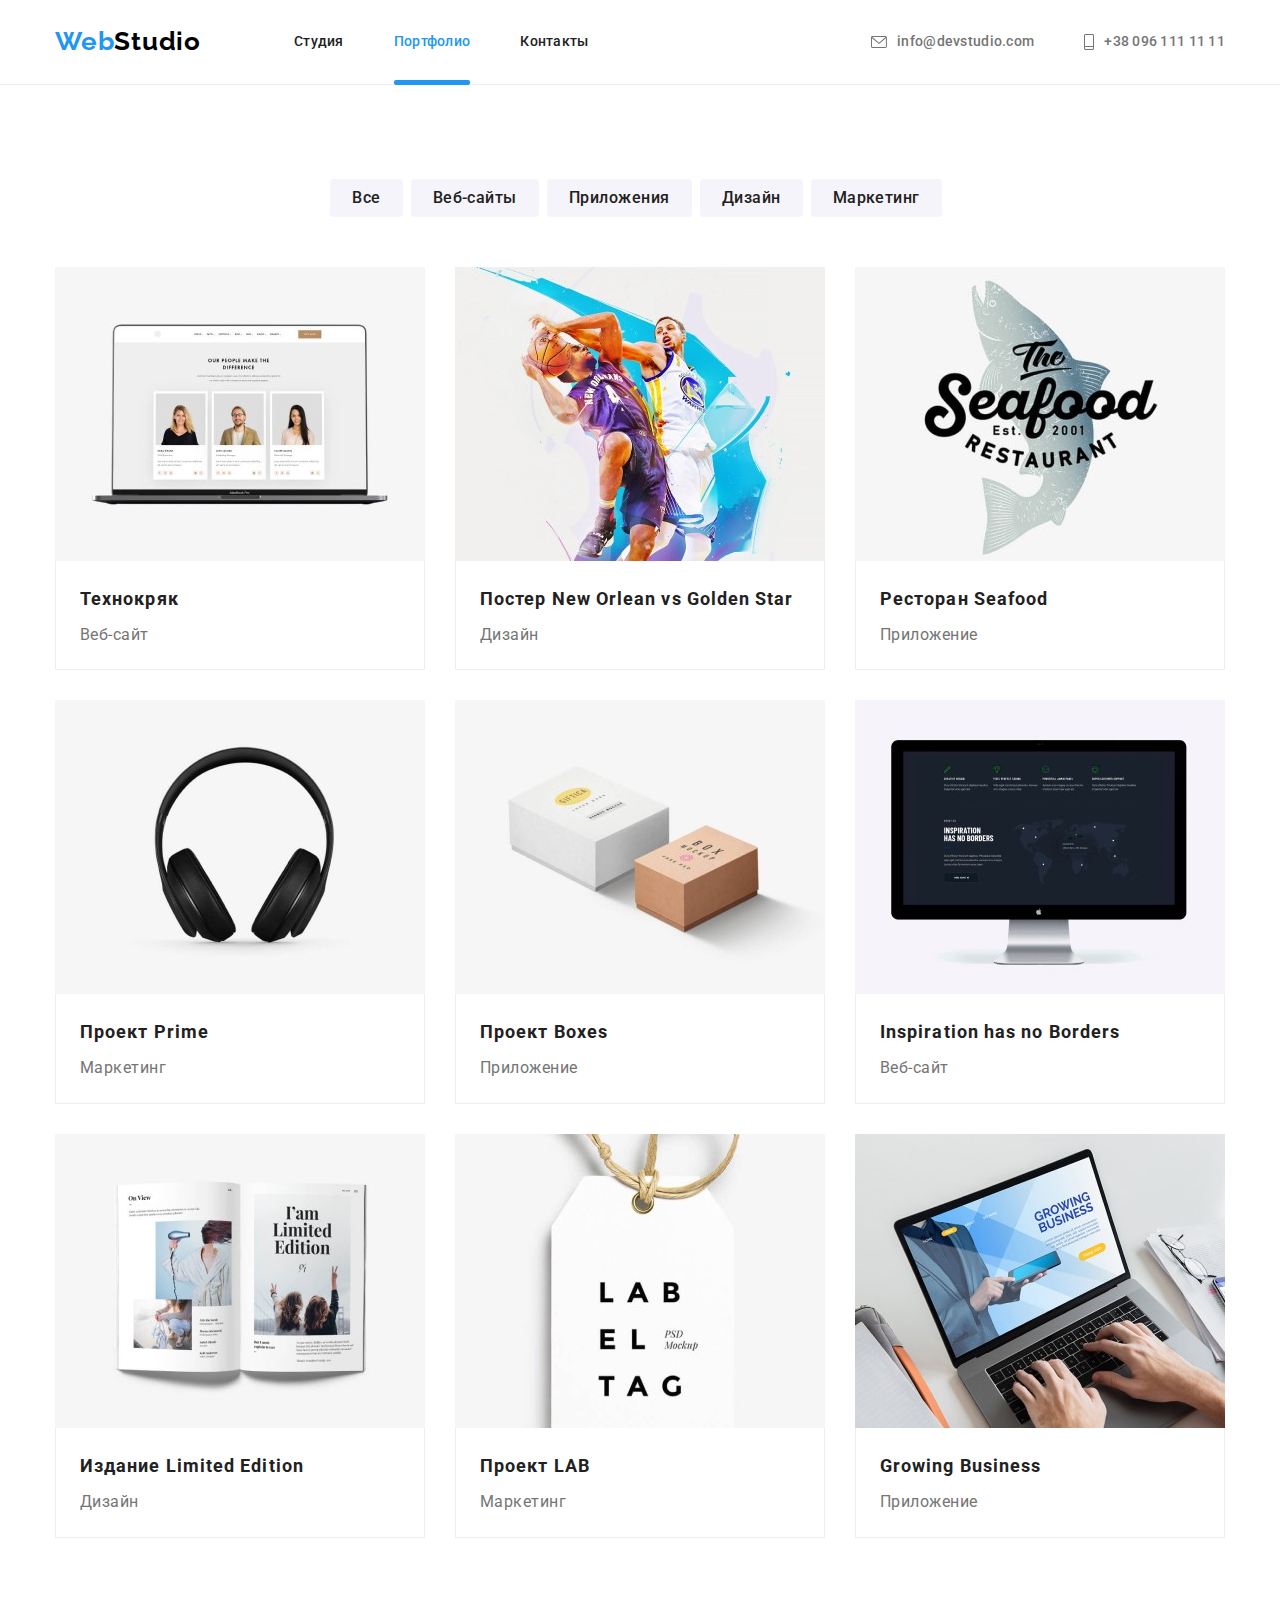
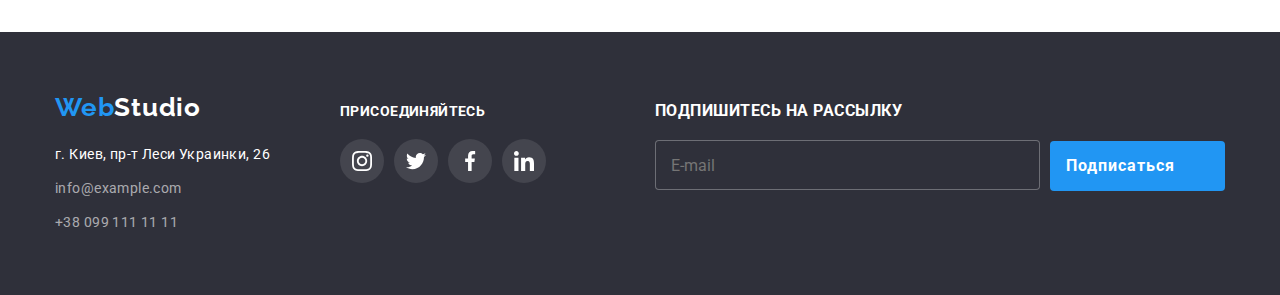
==== commit 3a75bf76: "23" ====
--- a/portfolio.html
+++ b/portfolio.html
@@ -619,7 +619,7 @@
                             </div>
                         </a>
                     </li>
-                    </div>
+                    <!-- </div> -->
                 
             </div>
         </section>
--- a/css/main.min.css
+++ b/css/main.min.css
@@ -1,2 +1,2 @@
-html{-webkit-box-sizing:border-box;box-sizing:border-box}*,*::after,*::before{-webkit-box-sizing:inherit;box-sizing:inherit}body{color:var(--primary-text-color);background-color:var(--primary-background-color);font-family:'Roboto',sans-serif;letter-spacing:0.03em}ul{margin:0;padding:0;list-style:none}img{display:block;width:100%;height:auto}h1,h2,h3,h4,h5,h6,p{margin:0}a{list-style-type:none;text-decoration:none}:root{--title-text-color: #212121;--primary-text-color: #757575;--accent-color: #2196F3;--primary-background-color: #FFFFFF;--second-background-color: #2F303A;--third-background-color:#F5F4FA;--logo-text-color: #000000;--icon-color: #AFB1B8;--button-bg: #2196f3;--secondary-light-bg: #f5f4fa}.container{padding-left:15px;padding-right:15px;margin-left:auto;margin-right:auto}@media screen and (min-width: 480px){.container{width:448px}}@media screen and (min-width: 480px){.container{width:448px}}@media screen and (min-width: 768px){.container{width:720px}}@media screen and (min-width: 1200px){.container{width:1200px}}.section{padding-top:60px;padding-bottom:60px}@media screen and (min-width: 768px){.section{padding-top:60px;padding-bottom:60px}}@media screen and (min-width: 1200px){.section{padding-top:94px;padding-bottom:94px}}.visually-hidden{position:absolute;width:1px;height:1px;margin:-1px;border:0;padding:0;white-space:nowrap;-webkit-clip-path:inset(100%);clip-path:inset(100%);clip:rect(0 0 0 0);overflow:hidden}.header{bottom:20px;border-bottom:1px solid #ececec}.header-container{position:relative;padding-top:10px;padding-bottom:10px}@media screen and (min-width: 768px){.header-container{display:-webkit-box;display:-ms-flexbox;display:flex;-webkit-box-align:center;-ms-flex-align:center;align-items:center;-webkit-box-orient:horizontal;-webkit-box-direction:normal;-ms-flex-direction:row;flex-direction:row}}@media screen and (min-width: 768px){.header-container{padding-top:0px;padding-bottom:0px}}.menu-button{margin:0;padding:0;border:none;background-color:transparent;position:absolute;top:6px;right:15px;display:-webkit-box;display:-ms-flexbox;display:flex;-webkit-box-pack:center;-ms-flex-pack:center;justify-content:center;-webkit-box-align:center;-ms-flex-align:center;align-items:center;background-color:#fff;cursor:pointer;border:none;background-color:transparent;z-index:10}@media screen and (max-width: 767px){.menu-button.is-open .icon-menu,.menu-button .icon-cross{display:none}}@media screen and (max-width: 767px){.menu-button.is-open .icon-cross{display:block}}@media screen and (min-width: 767px){.menu-button{display:none}}.menu-container{display:none;top:100%;left:0;width:100%;background-color:white}@media screen and (max-width: 767px){.menu-container{position:absolute;padding:40px 48px}}.menu-container.is-open{display:block;top:0;z-index:2}.menu-container{display:none}.menu-container.is-open{display:block}@media screen and (min-width: 768px){.menu-container{display:-webkit-box;display:-ms-flexbox;display:flex}}.logo{font-family:'Raleway';font-style:normal;font-weight:700;font-size:26px;line-height:1.19;letter-spacing:0.03em;text-decoration:none}.logo.accent{color:var(--accent-color)}.logo.basic{color:var(--logo-text-color)}.navigation__logo{margin-right:93px}@media screen and (min-width: 768px) and (max-width: 1199.98px){.navigation__logo{margin-right:83px}}@media screen and (min-width: 768px){.navigation-list{display:-webkit-box;display:-ms-flexbox;display:flex}.navigation-list .link-navigation{display:block;padding-top:32px;padding-bottom:32px}}.navigation-list.item:not(:last-child){margin-right:50px}@media screen and (max-width: 767.98px){.navigation{margin-bottom:50px}}@media screen and (min-width: 768px){.navigation{display:-webkit-box;display:-ms-flexbox;display:flex;-webkit-box-align:center;-ms-flex-align:center;align-items:center}}@media screen and (min-width: 768px){.header-group{display:-webkit-box;display:-ms-flexbox;display:flex;margin-left:auto}}.item-navigation{list-style-type:none}.item-navigation:not(:last-child){margin-bottom:34px}@media screen and (min-width: 768px){.item-navigation:not(:last-child){margin-right:50px;margin-bottom:0}}@media screen and (min-width: 768px) and (max-width: 1199.98px){.item-navigation:not(:last-child){margin-right:30px;margin-bottom:0}}.link-navigation{font-family:'Roboto';font-style:normal;font-weight:500;font-size:40px;line-height:1.4;letter-spacing:0.02em;color:var(--title-text-color);text-decoration:none;-webkit-transition:color 250ms cubic-bezier(0.4, 0, 0.2, 1);transition:color 250ms cubic-bezier(0.4, 0, 0.2, 1)}@media screen and (min-width: 768px){.link-navigation{font-size:14px}}.link-after{position:relative;color:var(--accent-color)}@media screen and (min-width: 768px){.link-after::after{position:absolute;content:"";display:block;width:100%;height:5px;border-radius:2px;background-color:var(--button-bg);left:0;bottom:0;bottom:-1px}}.group-item{list-style-type:none}@media screen and (min-width: 768px){.group-item{margin-left:30px}}.link-contact{font-weight:500;line-height:1.4;letter-spacing:0.02em;color:var(--primary-text-color);text-decoration:none;-webkit-transition:color 250ms cubic-bezier(0.4, 0, 0.2, 1);transition:color 250ms cubic-bezier(0.4, 0, 0.2, 1)}@media screen and (max-width: 767px){.link-contact{font-size:24px}}@media screen and (min-width: 1200px){.link-contact{padding-top:32px;padding-bottom:32px;font-size:14px;line-height:1.14;margin-bottom:0}}@media screen and (min-width: 768px){.link-contact{-webkit-box-align:center;-ms-flex-align:center;align-items:center;display:-webkit-box;display:-ms-flexbox;display:flex}}@media screen and (max-width: 767px){.link-contact--corent{font-size:34px;color:var(--accent-color);display:block;padding-bottom:32px;font-weight:500;line-height:1.18;letter-spacing:0.02em}}@media screen and (min-width: 768px) and (max-width: 1199.98px){.link-contact--corent{padding-top:10px}}@media screen and (max-width: 767px){.site-nav{display:-webkit-box;display:-ms-flexbox;display:flex;-webkit-box-orient:vertical;-webkit-box-direction:reverse;-ms-flex-direction:column-reverse;flex-direction:column-reverse}}@media screen and (min-width: 768px) and (max-width: 1199.98px){.site-nav{display:-webkit-box;display:-ms-flexbox;display:flex;-webkit-box-orient:vertical;-webkit-box-direction:normal;-ms-flex-direction:column;flex-direction:column;font-size:12px;line-height:1.16;margin-top:auto;margin-bottom:auto}}@media screen and (min-width: 768px){.site-nav.list{display:-webkit-box;display:-ms-flexbox;display:flex;margin-left:auto}}.link-navigation{cursor:pointer}.link-navigation:hover,.link-navigation:focus{color:var(--accent-color)}.link-contact{cursor:pointer}.link-contact:hover,.link-contact:focus{color:var(--accent-color)}.icon{margin-right:10px;fill:currentColor;-webkit-transition:color 250ms cubic-bezier(0.4, 0, 0.2, 1);transition:color 250ms cubic-bezier(0.4, 0, 0.2, 1)}@media screen and (max-width: 767px){.icon{display:none}}.icon:hover,.icon:focus{color:var(--accent-color)}.menu__link{font-weight:500;font-size:18px;line-height:22px;letter-spacing:0.02em;color:var(--accent-color)}.menu__list{display:none}@media screen and (max-width: 767px){.menu__list{display:-webkit-box;display:-ms-flexbox;display:flex;margin-top:150px}}.menu__item{display:inline-block;margin-right:10px;padding-right:10px;border-right:1px solid rgba(33,33,33,0.2)}@media screen and (max-width: 1199.98px){.address-list{margin-bottom:60px}}.hero{background-color:#2F303A;text-align:center;padding-top:200px;padding-bottom:200px;max-width:1600px;height:600px;margin-left:auto;margin-right:auto;background-image:-webkit-gradient(linear, left top, right top, from(rgba(47,48,58,0.4)), to(rgba(47,48,58,0.4))),url(/images/hero/Heade-s.jpg);background-image:linear-gradient(to right, rgba(47,48,58,0.4), rgba(47,48,58,0.4)),url(/images/hero/Heade-s.jpg);background-position:center;background-size:contain;background-repeat:no-repeat;background-size:cover}@media (min-device-pixel-ratio: 2), (-webkit-min-device-pixel-ratio: 2), (min-resolution: 192dpi), (min-resolution: 2dppx){.hero{background-image:-webkit-gradient(linear, left top, right top, from(rgba(47,48,58,0.4)), to(rgba(47,48,58,0.4))),url(/images/hero/Heade-s-2x.jpg);background-image:linear-gradient(to right, rgba(47,48,58,0.4), rgba(47,48,58,0.4)),url(/images/hero/Heade-s-2x.jpg)}}@media screen and (min-width: 768px) and (max-width: 1199.98px){.hero{background-image:-webkit-gradient(linear, left top, right top, from(rgba(47,48,58,0.4)), to(rgba(47,48,58,0.4))),url(/images/hero/Heade-m.jpg);background-image:linear-gradient(to right, rgba(47,48,58,0.4), rgba(47,48,58,0.4)),url(/images/hero/Heade-m.jpg)}}@media screen and (min-width: 768px) and (max-width: 1199.98px) and (min-device-pixel-ratio: 2), screen and (min-width: 768px) and (max-width: 1199.98px) and (-webkit-min-device-pixel-ratio: 2), screen and (min-width: 768px) and (max-width: 1199.98px) and (min-resolution: 192dpi), screen and (min-width: 768px) and (max-width: 1199.98px) and (min-resolution: 2dppx){.hero{background-image:-webkit-gradient(linear, left top, right top, from(rgba(47,48,58,0.4)), to(rgba(47,48,58,0.4))),url(/images/hero/Heade-m-2x.jpg);background-image:linear-gradient(to right, rgba(47,48,58,0.4), rgba(47,48,58,0.4)),url(/images/hero/Heade-m-2x.jpg)}}@media screen and (min-width: 1200px){.hero{background-image:-webkit-gradient(linear, left top, right top, from(rgba(47,48,58,0.4)), to(rgba(47,48,58,0.4))),url(/images/hero/Heade-l.jpg);background-image:linear-gradient(to right, rgba(47,48,58,0.4), rgba(47,48,58,0.4)),url(/images/hero/Heade-l.jpg)}}@media screen and (min-width: 1200px) and (min-device-pixel-ratio: 2), screen and (min-width: 1200px) and (-webkit-min-device-pixel-ratio: 2), screen and (min-width: 1200px) and (min-resolution: 192dpi), screen and (min-width: 1200px) and (min-resolution: 2dppx){.hero{background-image:-webkit-gradient(linear, left top, right top, from(rgba(47,48,58,0.4)), to(rgba(47,48,58,0.4))),url(/images/hero/Heade-l-2x.jpg);background-image:linear-gradient(to right, rgba(47,48,58,0.4), rgba(47,48,58,0.4)),url(/images/hero/Heade-l-2x.jpg)}}.hero__header{font-weight:900;font-size:44px;line-height:1.5;text-align:center;letter-spacing:0.06em;text-transform:uppercase;color:#FFFFFF;margin-bottom:30px}.button{background:#2196F3;font-weight:700;font-size:16px;line-height:1.8;color:#FFFFFF;-webkit-box-align:center;-ms-flex-align:center;align-items:center;text-align:center;border:0;-webkit-box-shadow:0px 4px 4px rgba(0,0,0,0.15);box-shadow:0px 4px 4px rgba(0,0,0,0.15);border-radius:4px;padding:10px 33px;cursor:pointer}.title-section{margin-bottom:50px;font-weight:700;font-size:36px;line-height:1.16;letter-spacing:0.03em;color:var(--title-text-color);text-align:center;margin-bottom:50px}@media screen and (min-width: 768px){.feature__list{display:-webkit-box;display:-ms-flexbox;display:flex;-ms-flex-wrap:wrap;flex-wrap:wrap}}@media screen and (min-width: 1200px){.feature__list{display:-webkit-box;display:-ms-flexbox;display:flex}}@media screen and (min-width: 480px){.feature__item{-ms-flex-preferred-size:100%;flex-basis:100%}}@media screen and (min-width: 768px){.feature__item{-ms-flex-preferred-size:calc((100% - 30px) / 2);flex-basis:calc((100% - 30px) / 2)}}@media screen and (min-width: 1200px){.feature__item{-ms-flex-preferred-size:calc((100% - 90px) / 4);flex-basis:calc((100% - 90px) / 4)}}@media screen and (max-width: 767.98px){.feature__item:not(:last-child){margin-bottom:30px}}@media screen and (min-width: 1200px){.feature__item:not(:last-child){margin-right:30px}}@media screen and (min-width: 768px) and (max-width: 1199.98px){.feature__item:not(:nth-last-child(-n+2)){margin-bottom:30px}.feature__item:nth-child(odd){margin-right:30px}}.feature__background{display:-webkit-box;display:-ms-flexbox;display:flex;height:120px;background-color:var(--secondary-light-bg);margin-bottom:30px;-webkit-box-align:center;-ms-flex-align:center;align-items:center;-webkit-box-pack:center;-ms-flex-pack:center;justify-content:center;border-radius:4px}.feature__name{font-weight:700;font-size:14px;line-height:1.14;letter-spacing:0.03em;text-transform:uppercase;color:var(--title-text-color);margin-bottom:10px}.feature__description{font-weight:400;font-size:14px;line-height:1.8;letter-spacing:0.03em;color:var(--primary-text-color)}.development{padding-top:0px;display:none}@media screen and (min-width: 1200px){.development{display:block}}.development__list{display:-webkit-box;display:-ms-flexbox;display:flex}.development__item{margin-right:30px;position:relative}.development__item:nth-child(3n){margin-right:0}.development__text-thumb{color:var(--primary-background-color);font-weight:700;text-transform:uppercase;letter-spacing:0.03em;font-size:14px;line-height:1.14}.development__over-thumb{position:absolute;display:-webkit-box;display:-ms-flexbox;display:flex;-webkit-box-pack:center;-ms-flex-pack:center;justify-content:center;-webkit-box-align:center;-ms-flex-align:center;align-items:center;width:370px;height:70px;left:0;bottom:0;background-color:rgba(47,48,58,0.8)}.team{background:#F5F4FA}@media screen and (min-width: 768px){.list.team__list{display:-webkit-box;display:-ms-flexbox;display:flex;-ms-flex-wrap:wrap;flex-wrap:wrap}}@media screen and (min-width: 1200px){.list.team__list{display:-webkit-box;display:-ms-flexbox;display:flex}}.team__card{background-color:var(--primary-background-color);-webkit-box-shadow:0px 1px 3px rgba(0,0,0,0.12),0px 1px 1px rgba(0,0,0,0.14),0px 2px 1px rgba(0,0,0,0.2);box-shadow:0px 1px 3px rgba(0,0,0,0.12),0px 1px 1px rgba(0,0,0,0.14),0px 2px 1px rgba(0,0,0,0.2);border-radius:0px 0px 4px 4px}@media screen and (min-width: 480px){.team__card{-ms-flex-preferred-size:100%;flex-basis:100%}}@media screen and (min-width: 768px){.team__card{-ms-flex-preferred-size:calc((100% - 30px) / 2);flex-basis:calc((100% - 30px) / 2)}}@media screen and (min-width: 1200px){.team__card{-ms-flex-preferred-size:calc((100% - 90px) / 4);flex-basis:calc((100% - 90px) / 4);margin-right:30px}.team__card:last-child{margin-right:0}}@media screen and (min-width: 768px) and (max-width: 1199.98px){.team__card:not(:nth-last-child(-n+2)){margin-bottom:30px}.team__card:nth-child(odd){margin-right:30px}}@media screen and (max-width: 767.98px){.team__card:not(:last-child){margin-bottom:30px}}.team__command-title{padding-top:30px;padding-bottom:30px;text-align:center}.team__name{font-weight:500;font-size:16px;line-height:1.18;text-align:center;letter-spacing:0.03em;color:var(--title-text-color);margin-bottom:10px}.team__job{font-weight:400;font-size:16px;line-height:1.18;text-align:center;letter-spacing:0.03em;color:var(--primary-text-color)}.socials{display:-webkit-box;display:-ms-flexbox;display:flex;-webkit-box-pack:center;-ms-flex-pack:center;justify-content:center;-webkit-box-align:center;-ms-flex-align:center;align-items:center;margin-top:16px}.socials__item:not(:last-child){margin-right:10px}.socials-link{display:-webkit-box;display:-ms-flexbox;display:flex;-webkit-box-align:center;-ms-flex-align:center;align-items:center;-webkit-box-pack:center;-ms-flex-pack:center;justify-content:center;fill:var(--icon-color);width:44px;height:44px;background-color:rgba(255,255,255,0.1);border-radius:50%;-webkit-transition:background-color 250ms cubic-bezier(0.4, 0, 0.2, 1);transition:background-color 250ms cubic-bezier(0.4, 0, 0.2, 1)}.socials-link:hover,.socials-link:focus{background-color:var(--button-bg)}.socials-link:hover .socials__icon,.socials-link:focus .socials__icon{fill:var(--primary-background-color)}.socials__item{display:-webkit-box;display:-ms-flexbox;display:flex;-webkit-box-pack:center;-ms-flex-pack:center;justify-content:center;-webkit-box-align:center;-ms-flex-align:center;align-items:center;width:44px;height:44px;padding:0px;border:none;background-color:var(--primary-background-color);border-radius:50%;background-repeat:no-repeat;background-size:20px;background-position:center;color:var(--icon-color)}.socials__icon{fill:var(--icon-color);-webkit-transition:fill 250ms cubic-bezier(0.4, 0, 0.2, 1);transition:fill 250ms cubic-bezier(0.4, 0, 0.2, 1)}.clients__list{display:-webkit-box;display:-ms-flexbox;display:flex;margin:-15px}@media screen and (max-width: 1199.98px){.clients__list{-ms-flex-wrap:wrap;flex-wrap:wrap}}.clients__item{display:-webkit-box;display:-ms-flexbox;display:flex;-webkit-box-align:center;-ms-flex-align:center;align-items:center;-webkit-box-pack:center;-ms-flex-pack:center;justify-content:center;-webkit-box-sizing:border-box;box-sizing:border-box;cursor:pointer;height:92px;margin:15px}@media screen and (min-width: 480px){.clients__item{-ms-flex-preferred-size:calc((100% - 60px) / 2);flex-basis:calc((100% - 60px) / 2)}}@media screen and (min-width: 768px) and (max-width: 1199.98px){.clients__item{-ms-flex-preferred-size:calc((100% - 90px) / 3);flex-basis:calc((100% - 90px) / 3)}}@media screen and (min-width: 1200px){.clients__item{-ms-flex-preferred-size:calc((100% - 180px) / 6);flex-basis:calc((100% - 180px) / 6)}}@media screen and (min-width: 1200px){.clients__item:not(:last-child){margin-right:30px}}.clients__link{display:-webkit-box;display:-ms-flexbox;display:flex;width:100%;height:100%;-webkit-box-pack:center;-ms-flex-pack:center;justify-content:center;-webkit-box-align:center;-ms-flex-align:center;align-items:center;color:var(--icon-color);border:1px solid var(--icon-color);border-radius:4px;cursor:pointer;-webkit-transition:color 250ms cubic-bezier(0.4, 0, 0.2, 1),border 250ms cubic-bezier(0.4, 0, 0.2, 1);transition:color 250ms cubic-bezier(0.4, 0, 0.2, 1),border 250ms cubic-bezier(0.4, 0, 0.2, 1)}.clients__link:hover,.clients__link:focus{color:var(--button-bg);border:1px solid var(--button-bg)}.clients__logo{width:106px;height:60px;fill:currentColor}.footer{background-color:var(--second-background-color);padding-top:60px;padding-bottom:60px}@media screen and (max-width: 1198px){.footer{text-align:center}}@media screen and (min-width: 768px){.footer-flex{display:-webkit-box;display:-ms-flexbox;display:flex;-ms-flex-wrap:wrap;flex-wrap:wrap;-webkit-box-align:baseline;-ms-flex-align:baseline;align-items:baseline;-ms-flex-pack:distribute;justify-content:space-around}}@media screen and (max-width: 768px){.footer-form-container{display:-webkit-box;display:-ms-flexbox;display:flex;-webkit-box-orient:vertical;-webkit-box-direction:normal;-ms-flex-direction:column;flex-direction:column;-webkit-box-align:center;-ms-flex-align:center;align-items:center}}.address-item{list-style-type:none}.link-map{font-family:'Roboto';font-style:normal;font-weight:400;font-size:14px;line-height:1.7;letter-spacing:0.03em;color:var(--primary-background-color);text-decoration:none}.link-address{font-family:'Roboto';font-style:normal;font-weight:400;font-size:14px;line-height:1.8;letter-spacing:0.03em;color:rgba(255,255,255,0.6);text-decoration:none}@media screen and (min-width: 1200px){.footer-flex{display:-webkit-box;display:-ms-flexbox;display:flex;-webkit-box-align:baseline;-ms-flex-align:baseline;align-items:baseline}}.footer .logo-position{display:block;margin-bottom:20px}.logotype{font-family:'Raleway';font-weight:700;font-size:26px;line-height:1.19;letter-spacing:0.03em;text-decoration:none;margin-bottom:20px}.logotype .start{color:var(--accent-color)}.logotype .end{color:var(--primary-background-color)}.address-item.map{margin-bottom:9px}.address-item.address{margin-bottom:9px}.footer-social-list{-webkit-box-pack:center;-ms-flex-pack:center;justify-content:center;display:-webkit-box;display:-ms-flexbox;display:flex}@media screen and (min-width: 1200px){.footer-social-list{display:-webkit-box;display:-ms-flexbox;display:flex;-webkit-box-pack:center;-ms-flex-pack:center;justify-content:center}}@media screen and (min-width: 1200px){.footer-social{margin-left:70px}}@media screen and (max-width: 1199.98px){.footer-social{margin-bottom:60px}}.footer-so-text{font-family:Roboto;font-style:normal;font-weight:700;font-size:14px;line-height:1.16;letter-spacing:0.03em;text-transform:uppercase;color:#ffffff;margin-bottom:20px}.footer-socials-icon{width:20px;height:20px;fill:#ffffff}.footer-socials-item:not(:last-child){margin-right:10px}.footer-text-subscribe{display:inline-block;margin-bottom:20px;color:#fff;line-height:1.14;text-transform:uppercase}@media screen and (min-width: 768px) and (max-width: 1198){.form-subscribe{display:-webkit-box;display:-ms-flexbox;display:flex;-webkit-box-orient:vertical;-webkit-box-direction:normal;-ms-flex-direction:column;flex-direction:column;-webkit-box-align:center;-ms-flex-align:center;align-items:center}}@media screen and (max-width: 1199.98px){.form-subscribe{display:-webkit-box;display:-ms-flexbox;display:flex;-webkit-box-orient:vertical;-webkit-box-direction:normal;-ms-flex-direction:column;flex-direction:column;-webkit-box-align:center;-ms-flex-align:center;align-items:center}}@media screen and (min-width: 1200px){.form-subscribe{display:-webkit-box;display:-ms-flexbox;display:flex;-webkit-box-align:baseline;-ms-flex-align:baseline;align-items:baseline}}.input-email{width:358px;height:50px;margin-right:10px;border-radius:4px;padding:15px;font-size:16px;line-height:1.25;color:#fff;background-color:var(--second-background-color);border:1px solid rgba(255,255,255,0.3);outline:1;-webkit-transition:border 250ms cubic-bezier(0.4, 0, 0.2, 1),-webkit-box-shadow 250ms cubic-bezier(0.4, 0, 0.2, 1);transition:border 250ms cubic-bezier(0.4, 0, 0.2, 1),-webkit-box-shadow 250ms cubic-bezier(0.4, 0, 0.2, 1);transition:border 250ms cubic-bezier(0.4, 0, 0.2, 1),box-shadow 250ms cubic-bezier(0.4, 0, 0.2, 1);transition:border 250ms cubic-bezier(0.4, 0, 0.2, 1),box-shadow 250ms cubic-bezier(0.4, 0, 0.2, 1),-webkit-box-shadow 250ms cubic-bezier(0.4, 0, 0.2, 1)}.input-email:hover,.input-email:focus{outline:0;border:1px solid rgba(255,255,255,0.6);-webkit-box-shadow:0px 4px 4px rgba(0,0,0,0.171);box-shadow:0px 4px 4px rgba(0,0,0,0.171)}@media screen and (max-width: 1199.98px){.input-email{margin-bottom:20px}}.button-subscribe{padding:10px 16px;width:200px;height:50px;background-color:var(--button-bg);color:var(--primary-background-color);font-weight:700;font-size:16px;line-height:1.87;letter-spacing:0.06em;cursor:pointer;border-radius:4px;border:0;-webkit-box-shadow:250 ms cubic-bezier(0.4, 0, 0.2, 1);box-shadow:250 ms cubic-bezier(0.4, 0, 0.2, 1)}.button-subscribe:hover,.button-subscribe:focus{-webkit-box-shadow:0px 4px 4px rgba(0,0,0,0.153);box-shadow:0px 4px 4px rgba(0,0,0,0.153)}.footer-button-content{-webkit-box-pack:center;-ms-flex-pack:center;justify-content:center;-webkit-box-align:center;-ms-flex-align:center;align-items:center}@media screen and (min-width: 1200px){.footer-button-content{display:-webkit-box;display:-ms-flexbox;display:flex;-webkit-box-pack:center;-ms-flex-pack:center;justify-content:center;-webkit-box-align:center;-ms-flex-align:center;align-items:center}}.footer-button-icon{margin-left:10px}.portfolio__button-list{list-style-type:none;display:-webkit-box;display:-ms-flexbox;display:flex;-ms-flex-wrap:wrap;flex-wrap:wrap;margin-bottom:40px}@media screen and (min-width: 768px){.portfolio__button-list{-webkit-box-pack:center;-ms-flex-pack:center;justify-content:center}}.portfolio__info{-webkit-box-flex:1;-ms-flex-positive:1;flex-grow:1;padding:20px 24px;border-bottom:1px solid #eee;border-left:1px solid #eee;border-right:1px solid #eee}.btn{cursor:pointer;font-weight:500;font-size:16px;line-height:1.62;text-align:center;letter-spacing:0.03em;color:var(--title-text-color);background-color:#F5F4FA;border:0;border-radius:4px;padding:6px 22px;-webkit-transition:color 250ms cubic-bezier(0.4, 0, 0.2, 1),background 250ms cubic-bezier(0.4, 0, 0.2, 1),border-radius 250ms cubic-bezier(0.4, 0, 0.2, 1),-webkit-box-shadow 250ms cubic-bezier(0.4, 0, 0.2, 1);transition:color 250ms cubic-bezier(0.4, 0, 0.2, 1),background 250ms cubic-bezier(0.4, 0, 0.2, 1),border-radius 250ms cubic-bezier(0.4, 0, 0.2, 1),-webkit-box-shadow 250ms cubic-bezier(0.4, 0, 0.2, 1);transition:color 250ms cubic-bezier(0.4, 0, 0.2, 1),background 250ms cubic-bezier(0.4, 0, 0.2, 1),box-shadow 250ms cubic-bezier(0.4, 0, 0.2, 1),border-radius 250ms cubic-bezier(0.4, 0, 0.2, 1);transition:color 250ms cubic-bezier(0.4, 0, 0.2, 1),background 250ms cubic-bezier(0.4, 0, 0.2, 1),box-shadow 250ms cubic-bezier(0.4, 0, 0.2, 1),border-radius 250ms cubic-bezier(0.4, 0, 0.2, 1),-webkit-box-shadow 250ms cubic-bezier(0.4, 0, 0.2, 1)}.btn:hover,.btn:focus{background:var(--accent-color);color:var(--primary-background-color);border-radius:4px;-webkit-box-shadow:0px 3px 1px rgba(0,0,0,0.1),0px 1px 2px rgba(0,0,0,0.08),0px 2px 2px rgba(0,0,0,0.12);box-shadow:0px 3px 1px rgba(0,0,0,0.1),0px 1px 2px rgba(0,0,0,0.08),0px 2px 2px rgba(0,0,0,0.12)}.btn:active{color:var(--title-text-color)}.portfolio__filter-button{margin-right:8px}@media screen and (max-width: 767.98px){.portfolio__filter-button:not(:nth-last-child(-n+2)){margin-bottom:15px}}.portfolio__card-list{display:-webkit-box;display:-ms-flexbox;display:flex;-ms-flex-wrap:wrap;flex-wrap:wrap;margin-top:50px}@media screen and (max-width: 1199.98px){.portfolio__card-example{display:block;width:100%;margin-bottom:30px}}@media screen and (min-width: 768px) and (max-width: 1199.98px){.portfolio__card-example{-ms-flex-preferred-size:calc((100% - 30px) / 2);flex-basis:calc((100% - 30px) / 2)}}@media screen and (min-width: 1200px){.portfolio__card-example{margin-right:30px;margin-bottom:30px}.portfolio__card-example:nth-child(3n){margin-right:0}.portfolio__card-example:nth-last-child(-n+3){margin-bottom:0}}@media screen and (min-width: 768px) and (max-width: 1199.98px){.portfolio__card-example:nth-child(odd){margin-right:30px}}.portfolio__name-works{font-weight:700;font-size:18px;line-height:2;letter-spacing:0.06em;color:var(--title-text-color);margin-bottom:4px}.portfolio__type{font-weight:400;font-size:16px;line-height:1.8;letter-spacing:0.03em;color:var(--primary-text-color)}.portfolio__link{display:block;-webkit-transition:-webkit-box-shadow 250ms cubic-bezier(0.4, 0, 0.2, 1);transition:-webkit-box-shadow 250ms cubic-bezier(0.4, 0, 0.2, 1);transition:box-shadow 250ms cubic-bezier(0.4, 0, 0.2, 1);transition:box-shadow 250ms cubic-bezier(0.4, 0, 0.2, 1), -webkit-box-shadow 250ms cubic-bezier(0.4, 0, 0.2, 1)}.portfolio__link:hover,.portfolio__link:focus{-webkit-box-shadow:0px 1px 1px rgba(0,0,0,0.12),0px 4px 4px rgba(0,0,0,0.06),1px 4px 6px rgba(0,0,0,0.16);box-shadow:0px 1px 1px rgba(0,0,0,0.12),0px 4px 4px rgba(0,0,0,0.06),1px 4px 6px rgba(0,0,0,0.16)}.portfolio__thumb-card{position:relative;overflow:hidden}.portfolio__text-card{position:absolute;display:-webkit-box;display:-ms-flexbox;display:flex;top:0;left:0;width:100%;height:100%;padding:63px 24px;font-size:18px;line-height:1.56;letter-spacing:0.03em;color:var(--primary-background-color);background-color:rgba(33,150,243,0.9);-webkit-transform:translateY(100%);transform:translateY(100%);-webkit-transition:-webkit-transform 250ms cubic-bezier(0.4, 0, 0.2, 1);transition:-webkit-transform 250ms cubic-bezier(0.4, 0, 0.2, 1);transition:transform 250ms cubic-bezier(0.4, 0, 0.2, 1);transition:transform 250ms cubic-bezier(0.4, 0, 0.2, 1), -webkit-transform 250ms cubic-bezier(0.4, 0, 0.2, 1)}.portfolio__link:hover .portfolio__text-card,.portfolio__link:focus .portfolio__text-card{-webkit-transform:translateY(0);transform:translateY(0)}.backdrop.is-hidden{opacity:0;pointer-events:none}.backdrop{position:fixed;top:0;left:0;padding:93px 15px;z-index:10;overflow-y:scroll;width:100%;height:100%;opacity:1;-webkit-transition:opacity 250ms cubic-bezier(0.4, 0, 0.2, 1);transition:opacity 250ms cubic-bezier(0.4, 0, 0.2, 1);background:rgba(0,0,0,0.2)}@media screen and (min-width: 480px){.modal{position:relative;opacity:1;-webkit-transition:opacity 250ms cubic-bezier(0.4, 0, 0.2, 1);transition:opacity 250ms cubic-bezier(0.4, 0, 0.2, 1);-webkit-transition:opacity 250ms cubic-bezier(0.4, 0, 0.2, 1),background-color 250ms cubic-bezier(0.4, 0, 0.2, 1),-webkit-transform 250ms cubic-bezier(0.4, 0, 0.2, 1),-webkit-box-shadow 250ms cubic-bezier(0.4, 0, 0.2, 1);transition:opacity 250ms cubic-bezier(0.4, 0, 0.2, 1),background-color 250ms cubic-bezier(0.4, 0, 0.2, 1),-webkit-transform 250ms cubic-bezier(0.4, 0, 0.2, 1),-webkit-box-shadow 250ms cubic-bezier(0.4, 0, 0.2, 1);transition:transform 250ms cubic-bezier(0.4, 0, 0.2, 1),box-shadow 250ms cubic-bezier(0.4, 0, 0.2, 1),opacity 250ms cubic-bezier(0.4, 0, 0.2, 1),background-color 250ms cubic-bezier(0.4, 0, 0.2, 1);transition:transform 250ms cubic-bezier(0.4, 0, 0.2, 1),box-shadow 250ms cubic-bezier(0.4, 0, 0.2, 1),opacity 250ms cubic-bezier(0.4, 0, 0.2, 1),background-color 250ms cubic-bezier(0.4, 0, 0.2, 1),-webkit-transform 250ms cubic-bezier(0.4, 0, 0.2, 1),-webkit-box-shadow 250ms cubic-bezier(0.4, 0, 0.2, 1);background-color:#fff;-webkit-box-shadow:0px 1px 3px rgba(0,0,0,0.12),0px 1px 1px rgba(0,0,0,0.14),0px 2px 1px rgba(0,0,0,0.2);box-shadow:0px 1px 3px rgba(0,0,0,0.12),0px 1px 1px rgba(0,0,0,0.14),0px 2px 1px rgba(0,0,0,0.2);border-radius:4px;padding:40px;cursor:pointer;width:100%}}@media screen and (min-width: 768px) and (max-width: 1199.98px){.modal{position:absolute;top:50%;left:50%;-webkit-transform:translate(-50%, -50%) scale(1);transform:translate(-50%, -50%) scale(1);max-width:450px;width:100%}}@media screen and (min-width: 1200px){.modal{max-width:528px;max-height:581px;position:absolute;top:50%;left:50%;-webkit-transform:translate(-50%, -50%);transform:translate(-50%, -50%);padding:40px;background-color:var(--primary-background-color);background:#FFFFFF;-webkit-transition:opacity 250ms cubic-bezier(0.4, 0, 0.2, 1);transition:opacity 250ms cubic-bezier(0.4, 0, 0.2, 1);-webkit-box-shadow:0px 1px 3px rgba(0,0,0,0.12),0px 1px 1px rgba(0,0,0,0.14),0px 2px 1px rgba(0,0,0,0.2);box-shadow:0px 1px 3px rgba(0,0,0,0.12),0px 1px 1px rgba(0,0,0,0.14),0px 2px 1px rgba(0,0,0,0.2);border-radius:4px}}.close-button{position:absolute;top:8px;right:8px;width:30px;height:30px;background-color:var(--primary-background-color);border:1px solid rgba(0,0,0,0.1);border-radius:50%;cursor:pointer;-webkit-transition:border-color 250ms cubic-bezier(0.4, 0, 0.2, 1);transition:border-color 250ms cubic-bezier(0.4, 0, 0.2, 1)}.close-button:hover,.close-button:focus{border-color:var(--button-bg)}.data-user{display:-webkit-box;display:-ms-flexbox;display:flex;-webkit-box-pack:center;-ms-flex-pack:center;justify-content:center;margin-bottom:12px;font-weight:700;font-size:20px;line-height:1.15;color:var(--title-text-color);text-align:center}.modal-form-field{position:relative;display:block;margin-bottom:10px}.modal-form-coment{position:relative;display:block;margin-bottom:20px}.form-input-comments:hover,.form-input-comments:focus{border-color:var(--accent-color);outline:0}.form-label{display:inline-block;margin-bottom:4px;font-size:12px;line-height:1.17;letter-spacing:0.01em}.form-input{display:-webkit-box;display:-ms-flexbox;display:flex;width:100%;height:40px;padding:12px 16px;padding-left:42px;line-height:1.14;letter-spacing:0.01em;color:var(--title-text-color);border:1px solid rgba(33,33,33,0.2);border-radius:4px}.form-input:hover,.form-input:focus{border-color:var(--accent-color);outline:0}.form-input:focus ~ .form-input-icon{fill:var(--accent-color)}.form-input-comments{display:-webkit-box;display:-ms-flexbox;display:flex;width:100%;height:120px;padding:12px 16px;line-height:1.14;letter-spacing:0.01em;color:var(--title-text-color);border:1px solid rgba(33,33,33,0.2);border-radius:4px;resize:none;font-weight:400;font-size:12px}.form-input-comments::-webkit-input-placeholder{font-weight:400;font-size:12px;line-height:14px;letter-spacing:0.01em;color:rgba(117,117,117,0.5)}.form-input-comments:-ms-input-placeholder{font-weight:400;font-size:12px;line-height:14px;letter-spacing:0.01em;color:rgba(117,117,117,0.5)}.form-input-comments::-ms-input-placeholder{font-weight:400;font-size:12px;line-height:14px;letter-spacing:0.01em;color:rgba(117,117,117,0.5)}.form-input-comments::placeholder{font-weight:400;font-size:12px;line-height:14px;letter-spacing:0.01em;color:rgba(117,117,117,0.5)}.form-input-icon{position:absolute;top:50%;left:13px;fill:black}.form-checkbox{display:-webkit-box;display:-ms-flexbox;display:flex;-webkit-box-pack:center;-ms-flex-pack:center;justify-content:center;-webkit-box-align:center;-ms-flex-align:center;align-items:center;margin-bottom:30px}.checkbox-container{position:relative;display:block;width:16px;height:15px;margin-right:8px;cursor:pointer}.checkbox-icon-checked{position:absolute;top:0;left:0;border-radius:2px;width:16px;height:15px;-webkit-transform:scale(0.2);transform:scale(0.2);opacity:0;-webkit-transition:opacity 250ms cubic-bezier(0.4, 0, 0.2, 1),-webkit-transform 250ms cubic-bezier(0.4, 0, 0.2, 1);transition:opacity 250ms cubic-bezier(0.4, 0, 0.2, 1),-webkit-transform 250ms cubic-bezier(0.4, 0, 0.2, 1);transition:transform 250ms cubic-bezier(0.4, 0, 0.2, 1),opacity 250ms cubic-bezier(0.4, 0, 0.2, 1);transition:transform 250ms cubic-bezier(0.4, 0, 0.2, 1),opacity 250ms cubic-bezier(0.4, 0, 0.2, 1),-webkit-transform 250ms cubic-bezier(0.4, 0, 0.2, 1)}.checkbox-icon-unchecked{position:absolute;top:0;left:0;display:block;width:16px;height:15px;border:2px solid var(--title-text-color);border-radius:2px;-webkit-transition:border-color 250ms cubic-bezier(0.4, 0, 0.2, 1);transition:border-color 250ms cubic-bezier(0.4, 0, 0.2, 1)}.checkbox:checked+.checkbox-icon-checked{-webkit-transform:scale(1);transform:scale(1);opacity:1;background-color:var(--accent-color)}.checkbox:checked ~ .checkbox-icon-unchecked{border-color:var(--accent-color)}.checkbox:focus ~ .checkbox-icon-unchecked,.checkbox:hover ~ .checkbox-icon-unchecked{border-color:var(--accent-color)}.checkbox:focus:checked ~ .checkbox-icon-unchecked,.checkbox:hover:checked ~ .checkbox-icon-unchecked{border-color:var(--accent-color)}.checkbox{position:absolute;white-space:nowrap;width:1px;height:1px;overflow:hidden;border:0;padding:0;clip:rect(0 0 0 0);-webkit-clip-path:inset(50%);clip-path:inset(50%);margin:-1px}.checkbox-label{font-size:14px;line-height:1.71;cursor:pointer;-webkit-user-select:none;-moz-user-select:none;-ms-user-select:none;user-select:none}@media screen and (max-width: 1199.98px){.checkbox-label{font-size:12px;letter-spacing:0.03em}}.checkbox-label-link{color:var(--accent-color);-webkit-text-decoration-line:underline;text-decoration-line:underline}.button-subscribe-crnter{display:block;margin:auto}
+html{-webkit-box-sizing:border-box;box-sizing:border-box}*,*::after,*::before{-webkit-box-sizing:inherit;box-sizing:inherit}body{color:var(--primary-text-color);background-color:var(--primary-background-color);font-family:'Roboto',sans-serif;letter-spacing:0.03em}ul{margin:0;padding:0;list-style:none}img{display:block;width:100%;height:auto}h1,h2,h3,h4,h5,h6,p{margin:0}a{list-style-type:none;text-decoration:none}:root{--title-text-color: #212121;--primary-text-color: #757575;--accent-color: #2196F3;--primary-background-color: #FFFFFF;--second-background-color: #2F303A;--third-background-color:#F5F4FA;--logo-text-color: #000000;--icon-color: #AFB1B8;--button-bg: #2196f3;--secondary-light-bg: #f5f4fa}.container{padding-left:15px;padding-right:15px;margin:0 auto;width:100%}@media screen and (min-width: 480px){.container{width:448px}}@media screen and (min-width: 480px){.container{width:448px}}@media screen and (min-width: 768px){.container{width:720px}}@media screen and (min-width: 1200px){.container{width:1200px}}.section{padding-top:60px;padding-bottom:60px}@media screen and (min-width: 768px){.section{padding-top:60px;padding-bottom:60px}}@media screen and (min-width: 1200px){.section{padding-top:94px;padding-bottom:94px}}.visually-hidden{position:absolute;width:1px;height:1px;margin:-1px;border:0;padding:0;white-space:nowrap;-webkit-clip-path:inset(100%);clip-path:inset(100%);clip:rect(0 0 0 0);overflow:hidden}.header{bottom:20px;border-bottom:1px solid #ececec}.header-container{position:relative;padding-top:10px;padding-bottom:10px}@media screen and (min-width: 768px){.header-container{display:-webkit-box;display:-ms-flexbox;display:flex;-webkit-box-align:center;-ms-flex-align:center;align-items:center;-webkit-box-orient:horizontal;-webkit-box-direction:normal;-ms-flex-direction:row;flex-direction:row}}@media screen and (min-width: 768px){.header-container{padding-top:0px;padding-bottom:0px}}.menu-button{margin:0;padding:0;border:none;background-color:transparent;position:absolute;top:6px;right:15px;display:-webkit-box;display:-ms-flexbox;display:flex;-webkit-box-pack:center;-ms-flex-pack:center;justify-content:center;-webkit-box-align:center;-ms-flex-align:center;align-items:center;background-color:#fff;cursor:pointer;border:none;background-color:transparent;z-index:10}@media screen and (max-width: 767px){.menu-button.is-open .icon-menu,.menu-button .icon-cross{display:none}}@media screen and (max-width: 767px){.menu-button.is-open .icon-cross{display:block}}@media screen and (min-width: 767px){.menu-button{display:none}}@media screen and (max-width: 767px){.menu-container{position:absolute;padding:40px 48px}}.menu-container.is-open{display:block;top:0;z-index:2}.menu-container{display:none}.menu-container.is-open{display:block}@media screen and (min-width: 768px){.menu-container{display:-webkit-box;display:-ms-flexbox;display:flex;-webkit-box-align:center;-ms-flex-align:center;align-items:center;width:100%}}.logo{font-family:'Raleway';font-style:normal;font-weight:700;font-size:26px;line-height:1.19;letter-spacing:0.03em;text-decoration:none}.logo.accent{color:var(--accent-color)}.logo.basic{color:var(--logo-text-color)}.navigation__logo{margin-right:93px}@media screen and (min-width: 768px) and (max-width: 1199.98px){.navigation__logo{margin-right:83px}}@media screen and (min-width: 768px){.navigation-list{display:-webkit-box;display:-ms-flexbox;display:flex}.navigation-list .link-navigation{display:block;padding-top:32px;padding-bottom:32px}}.navigation-list.item:not(:last-child){margin-right:50px}@media screen and (max-width: 767.98px){.navigation{margin-bottom:50px}}@media screen and (min-width: 768px){.navigation{display:-webkit-box;display:-ms-flexbox;display:flex;-webkit-box-align:center;-ms-flex-align:center;align-items:center}}@media screen and (min-width: 768px){.header-group{display:-webkit-box;display:-ms-flexbox;display:flex;margin-left:auto}}.item-navigation{list-style-type:none}.item-navigation:not(:last-child){margin-bottom:34px}@media screen and (min-width: 768px){.item-navigation:not(:last-child){margin-right:50px;margin-bottom:0}}@media screen and (min-width: 768px) and (max-width: 1199.98px){.item-navigation:not(:last-child){margin-right:30px;margin-bottom:0}}.link-navigation{font-family:'Roboto';font-style:normal;font-weight:500;font-size:40px;line-height:1.4;letter-spacing:0.02em;color:var(--title-text-color);text-decoration:none;-webkit-transition:color 250ms cubic-bezier(0.4, 0, 0.2, 1);transition:color 250ms cubic-bezier(0.4, 0, 0.2, 1)}@media screen and (min-width: 768px){.link-navigation{font-size:14px}}.link-after{position:relative;color:var(--accent-color)}@media screen and (min-width: 768px){.link-after::after{position:absolute;content:"";display:block;width:100%;height:5px;border-radius:2px;background-color:var(--button-bg);left:0;bottom:0;bottom:-1px}}.group-item{list-style-type:none}@media screen and (min-width: 768px) and (max-width: 1199.98px){.group-item:not(:last-child){margin-bottom:10px}}@media screen and (min-width: 1200px){.group-item .link-contact--corent{margin-left:50px}}.link-contact{font-weight:500;line-height:1.4;letter-spacing:0.02em;color:var(--primary-text-color);text-decoration:none;-webkit-transition:color 250ms cubic-bezier(0.4, 0, 0.2, 1);transition:color 250ms cubic-bezier(0.4, 0, 0.2, 1)}@media screen and (max-width: 767px){.link-contact{font-size:24px}}@media screen and (min-width: 1200px){.link-contact{padding-top:32px;padding-bottom:32px;font-size:14px;line-height:1.14;margin-bottom:0}}@media screen and (min-width: 768px){.link-contact{-webkit-box-align:center;-ms-flex-align:center;align-items:center;display:-webkit-box;display:-ms-flexbox;display:flex}}@media screen and (max-width: 767px){.link-contact--corent{font-size:34px;color:var(--accent-color);display:block;padding-bottom:32px;font-weight:500;line-height:1.18;letter-spacing:0.02em}}@media screen and (max-width: 767px){.site-nav{display:-webkit-box;display:-ms-flexbox;display:flex;-webkit-box-orient:vertical;-webkit-box-direction:reverse;-ms-flex-direction:column-reverse;flex-direction:column-reverse}}@media screen and (min-width: 768px) and (max-width: 1199.98px){.site-nav{display:-webkit-box;display:-ms-flexbox;display:flex;-webkit-box-orient:vertical;-webkit-box-direction:normal;-ms-flex-direction:column;flex-direction:column;font-size:12px;line-height:1.16}}@media screen and (min-width: 768px){.site-nav.list{display:-webkit-box;display:-ms-flexbox;display:flex;margin-left:auto}}.link-navigation{cursor:pointer}.link-navigation:hover,.link-navigation:focus{color:var(--accent-color)}.link-contact{cursor:pointer}.link-contact:hover,.link-contact:focus{color:var(--accent-color)}.icon{margin-right:10px;fill:currentColor;-webkit-transition:color 250ms cubic-bezier(0.4, 0, 0.2, 1);transition:color 250ms cubic-bezier(0.4, 0, 0.2, 1)}@media screen and (max-width: 767px){.icon{display:none}}.icon:hover,.icon:focus{color:var(--accent-color)}.menu__link{font-weight:500;font-size:18px;line-height:22px;letter-spacing:0.02em;color:var(--accent-color)}.menu__list{display:none}@media screen and (max-width: 767px){.menu__list{display:-webkit-box;display:-ms-flexbox;display:flex;margin-top:150px}}.menu__item{display:inline-block;margin-right:10px;padding-right:10px;border-right:1px solid rgba(33,33,33,0.2)}.hero{background-position:center;background-size:contain;background-repeat:no-repeat;background-size:cover;margin-right:auto;margin-left:auto;text-align:center;background-color:#2F303A;background-image:-webkit-gradient(linear, left top, right top, from(rgba(47,48,58,0.4)), to(rgba(47,48,58,0.4))),url(../images/hero/Heade-s.jpg);background-image:linear-gradient(to right, rgba(47,48,58,0.4), rgba(47,48,58,0.4)),url(../images/hero/Heade-s.jpg)}@media screen and (max-width: 1199.98px){.hero{padding-top:118px;padding-bottom:118px}}@media screen and (min-width: 1200px){.hero{padding-top:200px;padding-bottom:200px;max-width:1600px;height:600px}}@media (min-device-pixel-ratio: 2), (-webkit-min-device-pixel-ratio: 2), (min-resolution: 192dpi), (min-resolution: 2dppx){.hero{background-image:-webkit-gradient(linear, left top, right top, from(rgba(47,48,58,0.4)), to(rgba(47,48,58,0.4))),url(../images/hero/Heade-s-2x.jpg);background-image:linear-gradient(to right, rgba(47,48,58,0.4), rgba(47,48,58,0.4)),url(../images/hero/Heade-s-2x.jpg)}}@media screen and (min-width: 768px) and (max-width: 1199.98px){.hero{background-image:-webkit-gradient(linear, left top, right top, from(rgba(47,48,58,0.4)), to(rgba(47,48,58,0.4))),url(../images/hero/Heade-m.jpg);background-image:linear-gradient(to right, rgba(47,48,58,0.4), rgba(47,48,58,0.4)),url(../images/hero/Heade-m.jpg)}}@media screen and (min-width: 768px) and (max-width: 1199.98px) and (min-device-pixel-ratio: 2), screen and (min-width: 768px) and (max-width: 1199.98px) and (-webkit-min-device-pixel-ratio: 2), screen and (min-width: 768px) and (max-width: 1199.98px) and (min-resolution: 192dpi), screen and (min-width: 768px) and (max-width: 1199.98px) and (min-resolution: 2dppx){.hero{background-image:-webkit-gradient(linear, left top, right top, from(rgba(47,48,58,0.4)), to(rgba(47,48,58,0.4))),url(../images/hero/Heade-m-2x.jpg);background-image:linear-gradient(to right, rgba(47,48,58,0.4), rgba(47,48,58,0.4)),url(../images/hero/Heade-m-2x.jpg)}}@media screen and (min-width: 1200px){.hero{background-image:-webkit-gradient(linear, left top, right top, from(rgba(47,48,58,0.4)), to(rgba(47,48,58,0.4))),url(../images/hero/Heade-l.jpg);background-image:linear-gradient(to right, rgba(47,48,58,0.4), rgba(47,48,58,0.4)),url(../images/hero/Heade-l.jpg)}}@media screen and (min-width: 1200px) and (min-device-pixel-ratio: 2), screen and (min-width: 1200px) and (-webkit-min-device-pixel-ratio: 2), screen and (min-width: 1200px) and (min-resolution: 192dpi), screen and (min-width: 1200px) and (min-resolution: 2dppx){.hero{background-image:-webkit-gradient(linear, left top, right top, from(rgba(47,48,58,0.4)), to(rgba(47,48,58,0.4))),url(../images/hero/Heade-l-2x.jpg);background-image:linear-gradient(to right, rgba(47,48,58,0.4), rgba(47,48,58,0.4)),url(../images/hero/Heade-l-2x.jpg)}}.hero__header{letter-spacing:0.06em;text-transform:uppercase;color:#FFFFFF}@media screen and (max-width: 1199.98px){.hero__header{max-width:360px;font-weight:900;font-size:26px;line-height:1.62;margin:0 auto 30px}}@media screen and (min-width: 1200px){.hero__header{font-weight:900;font-size:44px;line-height:1.5;text-align:center;margin-bottom:30px}}.button{background:#2196F3;font-weight:700;font-size:16px;line-height:1.8;color:#FFFFFF;-webkit-box-align:center;-ms-flex-align:center;align-items:center;text-align:center;border:0;-webkit-box-shadow:0px 4px 4px rgba(0,0,0,0.15);box-shadow:0px 4px 4px rgba(0,0,0,0.15);border-radius:4px;padding:10px 33px;cursor:pointer}.title-section{font-weight:700;letter-spacing:0.03em;color:var(--title-text-color);text-align:center}@media screen and (min-width: 480px){.title-section{font-size:28px;line-height:1.18;margin-bottom:30px}}@media screen and (min-width: 1200px){.title-section{margin-bottom:50px;font-size:36px;line-height:1.16}}@media screen and (min-width: 768px){.feature__list{display:-webkit-box;display:-ms-flexbox;display:flex;-ms-flex-wrap:wrap;flex-wrap:wrap}}@media screen and (min-width: 1200px){.feature__list{display:-webkit-box;display:-ms-flexbox;display:flex}}@media screen and (min-width: 480px){.feature__item{-ms-flex-preferred-size:100%;flex-basis:100%}}@media screen and (min-width: 768px){.feature__item{-ms-flex-preferred-size:calc((100% - 30px) / 2);flex-basis:calc((100% - 30px) / 2)}}@media screen and (min-width: 1200px){.feature__item{-ms-flex-preferred-size:calc((100% - 90px) / 4);flex-basis:calc((100% - 90px) / 4)}}@media screen and (max-width: 767.98px){.feature__item:not(:last-child){margin-bottom:30px}}@media screen and (min-width: 1200px){.feature__item:not(:last-child){margin-right:30px}}@media screen and (min-width: 768px) and (max-width: 1199.98px){.feature__item:not(:nth-last-child(-n+2)){margin-bottom:30px}.feature__item:nth-child(odd){margin-right:30px}}.feature__background{display:-webkit-box;display:-ms-flexbox;display:flex;height:120px;background-color:var(--secondary-light-bg);margin-bottom:30px;-webkit-box-align:center;-ms-flex-align:center;align-items:center;-webkit-box-pack:center;-ms-flex-pack:center;justify-content:center;border-radius:4px}.feature__name{font-weight:700;font-size:14px;line-height:1.14;letter-spacing:0.03em;text-transform:uppercase;color:var(--title-text-color);margin-bottom:10px}@media screen and (max-width: 767.98px){.feature__name{text-align:center}}.feature__description{font-weight:400;font-size:14px;line-height:1.8;letter-spacing:0.03em;color:var(--primary-text-color)}.development{padding-top:0px;display:none}@media screen and (min-width: 1200px){.development{display:block}}.development__list{display:-webkit-box;display:-ms-flexbox;display:flex}.development__item{margin-right:30px;position:relative}.development__item:nth-child(3n){margin-right:0}.development__text-thumb{color:var(--primary-background-color);font-weight:700;text-transform:uppercase;letter-spacing:0.03em;font-size:14px;line-height:1.14}.development__over-thumb{position:absolute;display:-webkit-box;display:-ms-flexbox;display:flex;-webkit-box-pack:center;-ms-flex-pack:center;justify-content:center;-webkit-box-align:center;-ms-flex-align:center;align-items:center;width:370px;height:70px;left:0;bottom:0;background-color:rgba(47,48,58,0.8)}.team{background:#F5F4FA}@media screen and (min-width: 768px){.list.team__list{display:-webkit-box;display:-ms-flexbox;display:flex;-ms-flex-wrap:wrap;flex-wrap:wrap}}@media screen and (min-width: 1200px){.list.team__list{display:-webkit-box;display:-ms-flexbox;display:flex}}.team__card{background-color:var(--primary-background-color);-webkit-box-shadow:0px 1px 3px rgba(0,0,0,0.12),0px 1px 1px rgba(0,0,0,0.14),0px 2px 1px rgba(0,0,0,0.2);box-shadow:0px 1px 3px rgba(0,0,0,0.12),0px 1px 1px rgba(0,0,0,0.14),0px 2px 1px rgba(0,0,0,0.2);border-radius:0px 0px 4px 4px}@media screen and (min-width: 480px){.team__card{-ms-flex-preferred-size:100%;flex-basis:100%}}@media screen and (min-width: 768px){.team__card{-ms-flex-preferred-size:calc((100% - 30px) / 2);flex-basis:calc((100% - 30px) / 2)}}@media screen and (min-width: 1200px){.team__card{-ms-flex-preferred-size:calc((100% - 90px) / 4);flex-basis:calc((100% - 90px) / 4);margin-right:30px}.team__card:last-child{margin-right:0}}@media screen and (min-width: 768px) and (max-width: 1199.98px){.team__card:not(:nth-last-child(-n+2)){margin-bottom:30px}.team__card:nth-child(odd){margin-right:30px}}@media screen and (max-width: 767.98px){.team__card:not(:last-child){margin-bottom:30px}}.team__command-title{padding-top:30px;padding-bottom:30px;text-align:center}.team__name{font-weight:500;font-size:16px;line-height:1.18;text-align:center;letter-spacing:0.03em;color:var(--title-text-color);margin-bottom:10px}.team__job{font-weight:400;font-size:16px;line-height:1.18;text-align:center;letter-spacing:0.03em;color:var(--primary-text-color)}.socials{display:-webkit-box;display:-ms-flexbox;display:flex;-webkit-box-pack:center;-ms-flex-pack:center;justify-content:center;-webkit-box-align:center;-ms-flex-align:center;align-items:center;margin-top:16px}.socials__item:not(:last-child){margin-right:10px}.socials-link{display:-webkit-box;display:-ms-flexbox;display:flex;-webkit-box-align:center;-ms-flex-align:center;align-items:center;-webkit-box-pack:center;-ms-flex-pack:center;justify-content:center;fill:var(--icon-color);width:44px;height:44px;background-color:rgba(255,255,255,0.1);border-radius:50%;-webkit-transition:background-color 250ms cubic-bezier(0.4, 0, 0.2, 1);transition:background-color 250ms cubic-bezier(0.4, 0, 0.2, 1)}.socials-link:hover,.socials-link:focus{background-color:var(--button-bg)}.socials-link:hover .socials__icon,.socials-link:focus .socials__icon{fill:var(--primary-background-color)}.socials__item{display:-webkit-box;display:-ms-flexbox;display:flex;-webkit-box-pack:center;-ms-flex-pack:center;justify-content:center;-webkit-box-align:center;-ms-flex-align:center;align-items:center;width:44px;height:44px;padding:0px;border:none;background-color:var(--primary-background-color);border-radius:50%;background-repeat:no-repeat;background-size:20px;background-position:center;color:var(--icon-color)}.socials__icon{fill:var(--icon-color);-webkit-transition:fill 250ms cubic-bezier(0.4, 0, 0.2, 1);transition:fill 250ms cubic-bezier(0.4, 0, 0.2, 1)}.clients__list{display:-webkit-box;display:-ms-flexbox;display:flex;margin:-15px}@media screen and (max-width: 1199.98px){.clients__list{-ms-flex-wrap:wrap;flex-wrap:wrap}}.clients__item{display:-webkit-box;display:-ms-flexbox;display:flex;-webkit-box-align:center;-ms-flex-align:center;align-items:center;-webkit-box-pack:center;-ms-flex-pack:center;justify-content:center;-webkit-box-sizing:border-box;box-sizing:border-box;cursor:pointer;height:92px;margin:15px}@media screen and (min-width: 480px){.clients__item{-ms-flex-preferred-size:calc((100% - 60px) / 2);flex-basis:calc((100% - 60px) / 2)}}@media screen and (min-width: 768px) and (max-width: 1199.98px){.clients__item{-ms-flex-preferred-size:calc((100% - 90px) / 3);flex-basis:calc((100% - 90px) / 3)}}@media screen and (min-width: 1200px){.clients__item{-ms-flex-preferred-size:calc((100% - 180px) / 6);flex-basis:calc((100% - 180px) / 6)}}.clients__link{display:-webkit-box;display:-ms-flexbox;display:flex;width:100%;height:100%;-webkit-box-pack:center;-ms-flex-pack:center;justify-content:center;-webkit-box-align:center;-ms-flex-align:center;align-items:center;color:var(--icon-color);border:1px solid var(--icon-color);border-radius:4px;cursor:pointer;-webkit-transition:color 250ms cubic-bezier(0.4, 0, 0.2, 1),border 250ms cubic-bezier(0.4, 0, 0.2, 1);transition:color 250ms cubic-bezier(0.4, 0, 0.2, 1),border 250ms cubic-bezier(0.4, 0, 0.2, 1)}.clients__link:hover,.clients__link:focus{color:var(--button-bg);border:1px solid var(--button-bg)}.clients__logo{width:106px;height:60px;fill:currentColor}.footer{background-color:var(--second-background-color);padding-top:60px;padding-bottom:60px}@media screen and (max-width: 1198px){.footer{text-align:center}}@media screen and (min-width: 768px){.footer-flex{display:-webkit-box;display:-ms-flexbox;display:flex;-ms-flex-wrap:wrap;flex-wrap:wrap;-webkit-box-align:baseline;-ms-flex-align:baseline;align-items:baseline}}@media screen and (min-width: 768px) and (min-width: 768px) and (max-width: 1199.98px){.footer-flex{display:-webkit-box;display:-ms-flexbox;display:flex;-ms-flex-wrap:wrap;flex-wrap:wrap;-webkit-box-align:baseline;-ms-flex-align:baseline;align-items:baseline}}@media screen and (max-width: 768px){.footer-form-container{display:-webkit-box;display:-ms-flexbox;display:flex;-webkit-box-orient:vertical;-webkit-box-direction:normal;-ms-flex-direction:column;flex-direction:column;-webkit-box-align:center;-ms-flex-align:center;align-items:center}}@media screen and (min-width: 1200px){.footer-form-container{width:570px;text-align:start;margin-left:auto}}.address-item{list-style-type:none}.link-map{font-family:'Roboto';font-style:normal;font-weight:400;font-size:14px;line-height:1.7;letter-spacing:0.03em;color:var(--primary-background-color);text-decoration:none}.link-address{font-family:'Roboto';font-style:normal;font-weight:400;font-size:14px;line-height:1.8;letter-spacing:0.03em;color:rgba(255,255,255,0.6);text-decoration:none}@media screen and (min-width: 1200px){.footer-flex{display:-webkit-box;display:-ms-flexbox;display:flex;-webkit-box-align:baseline;-ms-flex-align:baseline;align-items:baseline}}.footer .logo-position{display:block;margin-bottom:20px}.logotype{font-family:'Raleway';font-weight:700;font-size:26px;line-height:1.19;letter-spacing:0.03em;text-decoration:none;margin-bottom:20px}.logotype .start{color:var(--accent-color)}.logotype .end{color:var(--primary-background-color)}.address-item.map{margin-bottom:9px}.address-item.address{margin-bottom:9px}.footer-social-list{-webkit-box-pack:center;-ms-flex-pack:center;justify-content:center;display:-webkit-box;display:-ms-flexbox;display:flex}@media screen and (min-width: 1200px){.footer-social-list{display:-webkit-box;display:-ms-flexbox;display:flex;-webkit-box-pack:center;-ms-flex-pack:center;justify-content:center}}@media screen and (min-width: 1200px){.footer-social{margin-left:70px}}@media screen and (max-width: 1199.98px){.footer-social{margin-bottom:60px;margin-top:60px}}.footer-so-text{font-family:Roboto;font-style:normal;font-weight:700;font-size:14px;line-height:1.16;letter-spacing:0.03em;text-transform:uppercase;color:#ffffff;margin-bottom:20px}.footer-socials-icon{width:20px;height:20px;fill:#ffffff}.footer-socials-item:not(:last-child){margin-right:10px}.footer-text-subscribe{display:inline-block;margin-bottom:20px;color:#fff;line-height:1.14;text-transform:uppercase}@media screen and (min-width: 768px) and (max-width: 1198){.form-subscribe{display:-webkit-box;display:-ms-flexbox;display:flex;-webkit-box-orient:vertical;-webkit-box-direction:normal;-ms-flex-direction:column;flex-direction:column;-webkit-box-align:center;-ms-flex-align:center;align-items:center;width:100%}}@media screen and (max-width: 1199.98px){.form-subscribe{display:-webkit-box;display:-ms-flexbox;display:flex;-webkit-box-orient:vertical;-webkit-box-direction:normal;-ms-flex-direction:column;flex-direction:column;-webkit-box-align:center;-ms-flex-align:center;align-items:center}}@media screen and (min-width: 1200px){.form-subscribe{display:-webkit-box;display:-ms-flexbox;display:flex;-webkit-box-align:baseline;-ms-flex-align:baseline;align-items:baseline}}.input-email{width:100%;height:50px;margin-right:10px;border-radius:4px;padding:15px;font-size:16px;line-height:1.25;color:#fff;background-color:var(--second-background-color);border:1px solid rgba(255,255,255,0.3);outline:1;-webkit-transition:border 250ms cubic-bezier(0.4, 0, 0.2, 1),-webkit-box-shadow 250ms cubic-bezier(0.4, 0, 0.2, 1);transition:border 250ms cubic-bezier(0.4, 0, 0.2, 1),-webkit-box-shadow 250ms cubic-bezier(0.4, 0, 0.2, 1);transition:border 250ms cubic-bezier(0.4, 0, 0.2, 1),box-shadow 250ms cubic-bezier(0.4, 0, 0.2, 1);transition:border 250ms cubic-bezier(0.4, 0, 0.2, 1),box-shadow 250ms cubic-bezier(0.4, 0, 0.2, 1),-webkit-box-shadow 250ms cubic-bezier(0.4, 0, 0.2, 1)}.input-email:hover,.input-email:focus{outline:0;border:1px solid rgba(255,255,255,0.6);-webkit-box-shadow:0px 4px 4px rgba(0,0,0,0.171);box-shadow:0px 4px 4px rgba(0,0,0,0.171)}@media screen and (max-width: 1199.98px){.input-email{margin-bottom:20px}}.button-subscribe{padding:10px 16px;width:200px;height:50px;background-color:var(--button-bg);color:var(--primary-background-color);font-weight:700;font-size:16px;line-height:1.87;letter-spacing:0.06em;cursor:pointer;border-radius:4px;border:0;-webkit-box-shadow:250 ms cubic-bezier(0.4, 0, 0.2, 1);box-shadow:250 ms cubic-bezier(0.4, 0, 0.2, 1)}.button-subscribe:hover,.button-subscribe:focus{-webkit-box-shadow:0px 4px 4px rgba(0,0,0,0.153);box-shadow:0px 4px 4px rgba(0,0,0,0.153)}.footer-button-content{-webkit-box-pack:center;-ms-flex-pack:center;justify-content:center;-webkit-box-align:center;-ms-flex-align:center;align-items:center}@media screen and (min-width: 1200px){.footer-button-content{display:-webkit-box;display:-ms-flexbox;display:flex;-webkit-box-pack:center;-ms-flex-pack:center;justify-content:center;-webkit-box-align:center;-ms-flex-align:center;align-items:center}}.footer-button-icon{margin-left:10px}.portfolio__button-list{list-style-type:none;display:-webkit-box;display:-ms-flexbox;display:flex;-ms-flex-wrap:wrap;flex-wrap:wrap;margin-bottom:40px}@media screen and (min-width: 768px){.portfolio__button-list{-webkit-box-pack:center;-ms-flex-pack:center;justify-content:center;margin-bottom:30px}}@media screen and (min-width: 1200px){.portfolio__button-list{-webkit-box-pack:center;-ms-flex-pack:center;justify-content:center;margin-bottom:50px}}.portfolio__info{-webkit-box-flex:1;-ms-flex-positive:1;flex-grow:1;padding:20px 24px;border-bottom:1px solid #eee;border-left:1px solid #eee;border-right:1px solid #eee}.btn{cursor:pointer;font-weight:500;font-size:16px;line-height:1.62;text-align:center;letter-spacing:0.03em;color:var(--title-text-color);background-color:#F5F4FA;border:0;border-radius:4px;padding:6px 22px;-webkit-transition:color 250ms cubic-bezier(0.4, 0, 0.2, 1),background 250ms cubic-bezier(0.4, 0, 0.2, 1),border-radius 250ms cubic-bezier(0.4, 0, 0.2, 1),-webkit-box-shadow 250ms cubic-bezier(0.4, 0, 0.2, 1);transition:color 250ms cubic-bezier(0.4, 0, 0.2, 1),background 250ms cubic-bezier(0.4, 0, 0.2, 1),border-radius 250ms cubic-bezier(0.4, 0, 0.2, 1),-webkit-box-shadow 250ms cubic-bezier(0.4, 0, 0.2, 1);transition:color 250ms cubic-bezier(0.4, 0, 0.2, 1),background 250ms cubic-bezier(0.4, 0, 0.2, 1),box-shadow 250ms cubic-bezier(0.4, 0, 0.2, 1),border-radius 250ms cubic-bezier(0.4, 0, 0.2, 1);transition:color 250ms cubic-bezier(0.4, 0, 0.2, 1),background 250ms cubic-bezier(0.4, 0, 0.2, 1),box-shadow 250ms cubic-bezier(0.4, 0, 0.2, 1),border-radius 250ms cubic-bezier(0.4, 0, 0.2, 1),-webkit-box-shadow 250ms cubic-bezier(0.4, 0, 0.2, 1)}.btn:hover,.btn:focus{background:var(--accent-color);color:var(--primary-background-color);border-radius:4px;-webkit-box-shadow:0px 3px 1px rgba(0,0,0,0.1),0px 1px 2px rgba(0,0,0,0.08),0px 2px 2px rgba(0,0,0,0.12);box-shadow:0px 3px 1px rgba(0,0,0,0.1),0px 1px 2px rgba(0,0,0,0.08),0px 2px 2px rgba(0,0,0,0.12)}.btn:active{color:var(--title-text-color)}.portfolio__filter-button{margin-right:8px}@media screen and (max-width: 767.98px){.portfolio__filter-button:not(:nth-last-child(-n+2)){margin-bottom:15px}}.portfolio__card-list{display:-webkit-box;display:-ms-flexbox;display:flex;-ms-flex-wrap:wrap;flex-wrap:wrap}@media screen and (max-width: 1199.98px){.portfolio__card-example{display:block;width:100%}}@media screen and (min-width: 768px) and (max-width: 1199.98px){.portfolio__card-example{-ms-flex-preferred-size:calc((100% - 30px) / 2);flex-basis:calc((100% - 30px) / 2)}}@media screen and (min-width: 1200px){.portfolio__card-example{margin-right:30px;margin-bottom:30px}.portfolio__card-example:nth-child(3n){margin-right:0}.portfolio__card-example:nth-last-child(-n+3){margin-bottom:0}}@media screen and (max-width: 1199.98px){.portfolio__card-example:not(:last-child){margin-bottom:30px}}@media screen and (max-width: 767.98px){margin-bottom:30px}@media screen and (min-width: 768px) and (max-width: 1199.98px){.portfolio__card-example:nth-child(odd){margin-right:30px}}@media screen and (min-width: 768px) and (max-width: 1199.98px){.portfolio__card-example:nth-child(odd){margin-right:30px}}.portfolio__name-works{font-weight:700;font-size:18px;line-height:2;letter-spacing:0.06em;color:var(--title-text-color);margin-bottom:4px}.portfolio__type{font-weight:400;font-size:16px;line-height:1.8;letter-spacing:0.03em;color:var(--primary-text-color)}.portfolio__link{display:-webkit-box;display:-ms-flexbox;display:flex;-webkit-box-orient:vertical;-webkit-box-direction:normal;-ms-flex-direction:column;flex-direction:column;height:100%;-webkit-transition:-webkit-box-shadow 250ms cubic-bezier(0.4, 0, 0.2, 1);transition:-webkit-box-shadow 250ms cubic-bezier(0.4, 0, 0.2, 1);transition:box-shadow 250ms cubic-bezier(0.4, 0, 0.2, 1);transition:box-shadow 250ms cubic-bezier(0.4, 0, 0.2, 1), -webkit-box-shadow 250ms cubic-bezier(0.4, 0, 0.2, 1)}.portfolio__link:hover,.portfolio__link:focus{-webkit-box-shadow:0px 1px 1px rgba(0,0,0,0.12),0px 4px 4px rgba(0,0,0,0.06),1px 4px 6px rgba(0,0,0,0.16);box-shadow:0px 1px 1px rgba(0,0,0,0.12),0px 4px 4px rgba(0,0,0,0.06),1px 4px 6px rgba(0,0,0,0.16)}.portfolio__thumb-card{position:relative;overflow:hidden}.portfolio__text-card{position:absolute;display:-webkit-box;display:-ms-flexbox;display:flex;top:0;left:0;width:100%;height:100%;padding:63px 24px;font-size:18px;line-height:1.56;letter-spacing:0.03em;color:var(--primary-background-color);background-color:rgba(33,150,243,0.9);-webkit-transform:translateY(100%);transform:translateY(100%);-webkit-transition:-webkit-transform 250ms cubic-bezier(0.4, 0, 0.2, 1);transition:-webkit-transform 250ms cubic-bezier(0.4, 0, 0.2, 1);transition:transform 250ms cubic-bezier(0.4, 0, 0.2, 1);transition:transform 250ms cubic-bezier(0.4, 0, 0.2, 1), -webkit-transform 250ms cubic-bezier(0.4, 0, 0.2, 1)}.portfolio__link:hover .portfolio__text-card,.portfolio__link:focus .portfolio__text-card{-webkit-transform:translateY(0);transform:translateY(0)}.backdrop.is-hidden{opacity:0;pointer-events:none}.backdrop{position:fixed;top:0;left:0;padding:93px 15px;z-index:10;overflow-y:scroll;width:100%;height:100%;opacity:1;-webkit-transition:opacity 250ms cubic-bezier(0.4, 0, 0.2, 1);transition:opacity 250ms cubic-bezier(0.4, 0, 0.2, 1);background:rgba(0,0,0,0.2)}.modal{background-color:#fff}@media screen and (min-width: 480px){.modal{position:relative;opacity:1;-webkit-transition:opacity 250ms cubic-bezier(0.4, 0, 0.2, 1);transition:opacity 250ms cubic-bezier(0.4, 0, 0.2, 1);-webkit-transition:opacity 250ms cubic-bezier(0.4, 0, 0.2, 1),background-color 250ms cubic-bezier(0.4, 0, 0.2, 1),-webkit-transform 250ms cubic-bezier(0.4, 0, 0.2, 1),-webkit-box-shadow 250ms cubic-bezier(0.4, 0, 0.2, 1);transition:opacity 250ms cubic-bezier(0.4, 0, 0.2, 1),background-color 250ms cubic-bezier(0.4, 0, 0.2, 1),-webkit-transform 250ms cubic-bezier(0.4, 0, 0.2, 1),-webkit-box-shadow 250ms cubic-bezier(0.4, 0, 0.2, 1);transition:transform 250ms cubic-bezier(0.4, 0, 0.2, 1),box-shadow 250ms cubic-bezier(0.4, 0, 0.2, 1),opacity 250ms cubic-bezier(0.4, 0, 0.2, 1),background-color 250ms cubic-bezier(0.4, 0, 0.2, 1);transition:transform 250ms cubic-bezier(0.4, 0, 0.2, 1),box-shadow 250ms cubic-bezier(0.4, 0, 0.2, 1),opacity 250ms cubic-bezier(0.4, 0, 0.2, 1),background-color 250ms cubic-bezier(0.4, 0, 0.2, 1),-webkit-transform 250ms cubic-bezier(0.4, 0, 0.2, 1),-webkit-box-shadow 250ms cubic-bezier(0.4, 0, 0.2, 1);background-color:#fff;-webkit-box-shadow:0px 1px 3px rgba(0,0,0,0.12),0px 1px 1px rgba(0,0,0,0.14),0px 2px 1px rgba(0,0,0,0.2);box-shadow:0px 1px 3px rgba(0,0,0,0.12),0px 1px 1px rgba(0,0,0,0.14),0px 2px 1px rgba(0,0,0,0.2);border-radius:4px;padding:40px;cursor:pointer;width:100%}}@media screen and (min-width: 768px) and (max-width: 1199.98px){.modal{position:absolute;top:50%;left:50%;-webkit-transform:translate(-50%, -50%) scale(1);transform:translate(-50%, -50%) scale(1);max-width:450px;width:100%}}@media screen and (min-width: 1200px){.modal{max-width:528px;max-height:581px;position:absolute;top:50%;left:50%;-webkit-transform:translate(-50%, -50%);transform:translate(-50%, -50%);padding:40px;background-color:var(--primary-background-color);background:#FFFFFF;-webkit-transition:opacity 250ms cubic-bezier(0.4, 0, 0.2, 1);transition:opacity 250ms cubic-bezier(0.4, 0, 0.2, 1);-webkit-box-shadow:0px 1px 3px rgba(0,0,0,0.12),0px 1px 1px rgba(0,0,0,0.14),0px 2px 1px rgba(0,0,0,0.2);box-shadow:0px 1px 3px rgba(0,0,0,0.12),0px 1px 1px rgba(0,0,0,0.14),0px 2px 1px rgba(0,0,0,0.2);border-radius:4px}}.close-button{position:absolute;top:8px;right:8px;width:30px;height:30px;background-color:var(--primary-background-color);border:1px solid rgba(0,0,0,0.1);border-radius:50%;cursor:pointer;-webkit-transition:border-color 250ms cubic-bezier(0.4, 0, 0.2, 1);transition:border-color 250ms cubic-bezier(0.4, 0, 0.2, 1)}.close-button:hover,.close-button:focus{border-color:var(--button-bg)}.data-user{display:-webkit-box;display:-ms-flexbox;display:flex;-webkit-box-pack:center;-ms-flex-pack:center;justify-content:center;margin-bottom:12px;font-weight:700;font-size:20px;line-height:1.15;color:var(--title-text-color);text-align:center}.modal-form-field{position:relative;display:block;margin-bottom:10px}.modal-form-coment{position:relative;display:block;margin-bottom:20px}.form-input-comments:hover,.form-input-comments:focus{border-color:var(--accent-color);outline:0}.form-label{display:inline-block;margin-bottom:4px;font-size:12px;line-height:1.17;letter-spacing:0.01em}.form-input{display:-webkit-box;display:-ms-flexbox;display:flex;width:100%;height:40px;padding:12px 16px;padding-left:42px;line-height:1.14;letter-spacing:0.01em;color:var(--title-text-color);border:1px solid rgba(33,33,33,0.2);border-radius:4px}.form-input:hover,.form-input:focus{border-color:var(--accent-color);outline:0}.form-input:focus ~ .form-input-icon{fill:var(--accent-color)}.form-input-comments{display:-webkit-box;display:-ms-flexbox;display:flex;width:100%;height:120px;padding:12px 16px;line-height:1.14;letter-spacing:0.01em;color:var(--title-text-color);border:1px solid rgba(33,33,33,0.2);border-radius:4px;resize:none;font-weight:400;font-size:12px}.form-input-comments::-webkit-input-placeholder{font-weight:400;font-size:12px;line-height:14px;letter-spacing:0.01em;color:rgba(117,117,117,0.5)}.form-input-comments:-ms-input-placeholder{font-weight:400;font-size:12px;line-height:14px;letter-spacing:0.01em;color:rgba(117,117,117,0.5)}.form-input-comments::-ms-input-placeholder{font-weight:400;font-size:12px;line-height:14px;letter-spacing:0.01em;color:rgba(117,117,117,0.5)}.form-input-comments::placeholder{font-weight:400;font-size:12px;line-height:14px;letter-spacing:0.01em;color:rgba(117,117,117,0.5)}.form-input-icon{position:absolute;top:50%;left:13px;fill:black}.form-checkbox{display:-webkit-box;display:-ms-flexbox;display:flex;-webkit-box-pack:center;-ms-flex-pack:center;justify-content:center;-webkit-box-align:center;-ms-flex-align:center;align-items:center;margin-bottom:30px}.checkbox-container{position:relative;display:block;width:16px;height:15px;margin-right:8px;cursor:pointer}.checkbox-icon-checked{position:absolute;top:0;left:0;border-radius:2px;width:16px;height:15px;-webkit-transform:scale(0.2);transform:scale(0.2);opacity:0;-webkit-transition:opacity 250ms cubic-bezier(0.4, 0, 0.2, 1),-webkit-transform 250ms cubic-bezier(0.4, 0, 0.2, 1);transition:opacity 250ms cubic-bezier(0.4, 0, 0.2, 1),-webkit-transform 250ms cubic-bezier(0.4, 0, 0.2, 1);transition:transform 250ms cubic-bezier(0.4, 0, 0.2, 1),opacity 250ms cubic-bezier(0.4, 0, 0.2, 1);transition:transform 250ms cubic-bezier(0.4, 0, 0.2, 1),opacity 250ms cubic-bezier(0.4, 0, 0.2, 1),-webkit-transform 250ms cubic-bezier(0.4, 0, 0.2, 1)}.checkbox-icon-unchecked{position:absolute;top:0;left:0;display:block;width:16px;height:15px;border:2px solid var(--title-text-color);border-radius:2px;-webkit-transition:border-color 250ms cubic-bezier(0.4, 0, 0.2, 1);transition:border-color 250ms cubic-bezier(0.4, 0, 0.2, 1)}.checkbox:checked+.checkbox-icon-checked{-webkit-transform:scale(1);transform:scale(1);opacity:1;background-color:var(--accent-color)}.checkbox:checked ~ .checkbox-icon-unchecked{border-color:var(--accent-color)}.checkbox:focus ~ .checkbox-icon-unchecked,.checkbox:hover ~ .checkbox-icon-unchecked{border-color:var(--accent-color)}.checkbox:focus:checked ~ .checkbox-icon-unchecked,.checkbox:hover:checked ~ .checkbox-icon-unchecked{border-color:var(--accent-color)}.checkbox{position:absolute;white-space:nowrap;width:1px;height:1px;overflow:hidden;border:0;padding:0;clip:rect(0 0 0 0);-webkit-clip-path:inset(50%);clip-path:inset(50%);margin:-1px}.checkbox-label{font-size:14px;line-height:1.71;cursor:pointer;-webkit-user-select:none;-moz-user-select:none;-ms-user-select:none;user-select:none}@media screen and (max-width: 1199.98px){.checkbox-label{font-size:12px;letter-spacing:0.03em}}.checkbox-label-link{color:var(--accent-color);-webkit-text-decoration-line:underline;text-decoration-line:underline}.button-subscribe-crnter{display:block;margin:auto}
 /*# sourceMappingURL=main.min.css.map */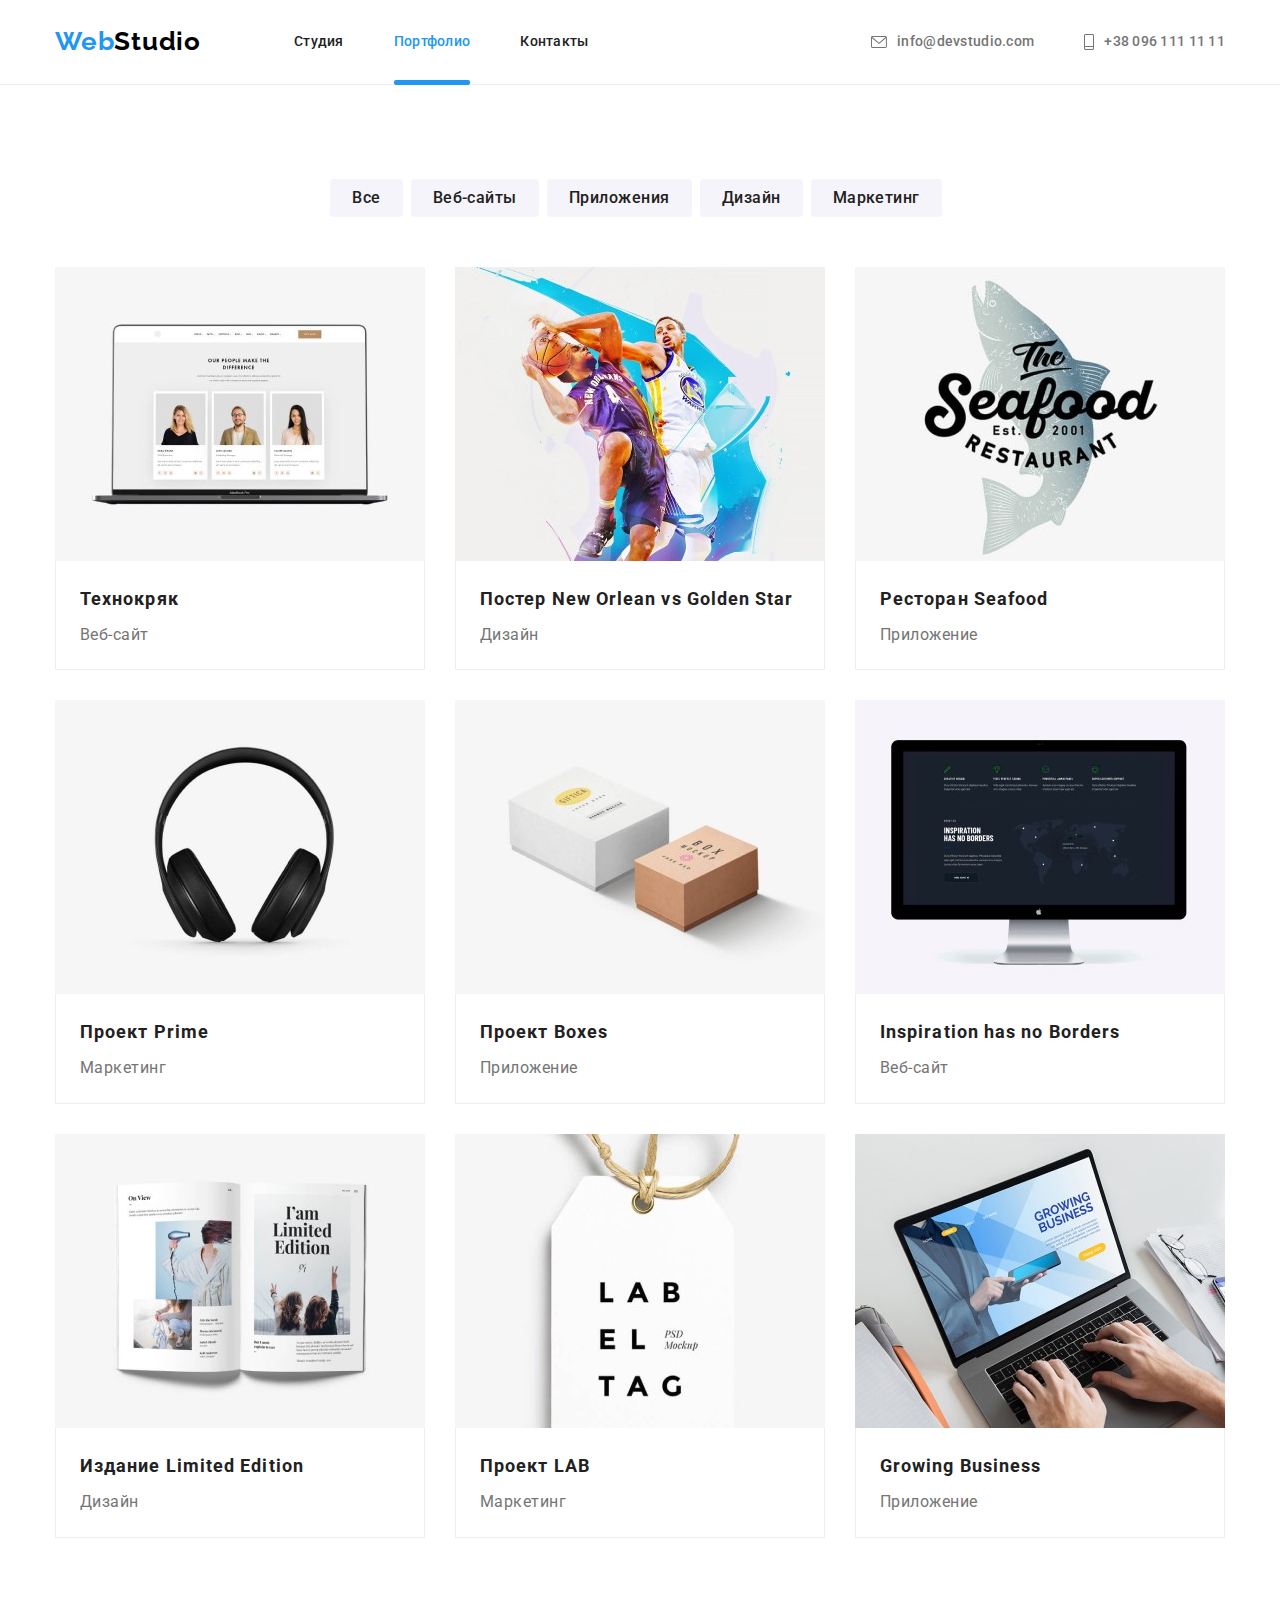
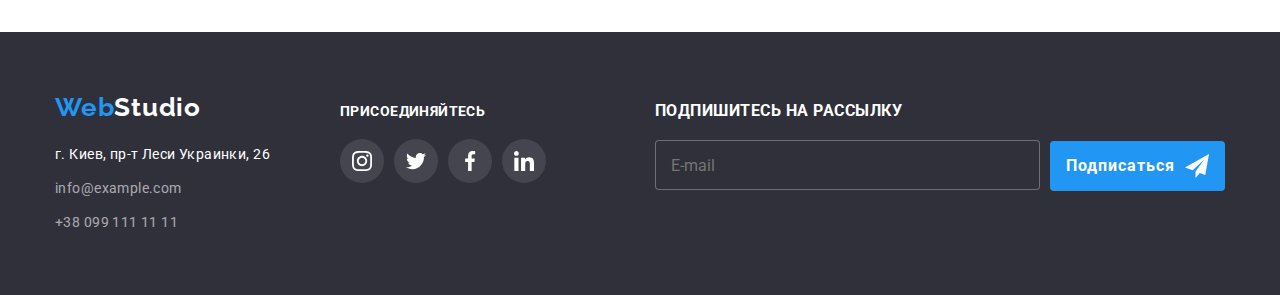
==== commit a51f7441: "232" ====
--- a/portfolio.html
+++ b/portfolio.html
@@ -110,521 +110,524 @@
     <main>
         
         <section class="portfolio__section section">
-            <div class="portfolio__container container">
-            <h1 class="visually-hidden">заглпвие</h1>
-        
-            <ul class="portfolio__button-list">
-                <li class="portfolio__filter-button"><button class="btn" type="button">Все</button></li>
-                <li class="portfolio__filter-button"><button class="btn" type="button">Веб-сайты</button></li>
-                <li class="portfolio__filter-button"><button class="btn" type="button">Приложения</button></li>
-                <li class="portfolio__filter-button"><button class="btn" type="button">Дизайн</button></li>
-                <li class="portfolio__filter-button"><button class="btn" type="button">Маркетинг</button></li>
-            </ul>
-        
-            <ul class="portfolio__card-list list">
-                    <li class="portfolio__card-example item  ">
-                        <a class="portfolio__link link" href="">
-                            <div class="portfolio__thumb-card">
-
-                                <picture>
-                                    <!-- Набір зображень для десктопних екранів -->
-
-                                    <source
-                                        media="(min-width: 1200px)"
-                                        srcset="
-                                        ./images/work/1-l.jpg    1x,
-                                        ./images/work/1-l-2X.jpg 2x
-                                        "
-                                        type="image/jpg"
-                                    />
-                                    <!-- Набір зображень для планшетних екранів -->
-                                    <source
-                                        media="(min-width: 768px)"
-                                        srcset="
-                                        ./images/work/1-m.jpg   1x,
-                                        ./images/work/1-m-2X.jpg 2x
-                                        "
-                                        type="image/jpg"
-                                    />
-                                    <!-- Набір зображень для мобільних екранів -->
-                                    <source
-                                        media="(max-width: 767px)"
-                                        srcset="
-                                        ./images/work/1-s.jpg   1x,
-                                        ./images/work/1-s-2x.jpg 2x
-                                        "
-                                        type="image/jpg"
-                                    />
-                                    <!-- Дефолтне зображення, яке відпрацює у будь-якому випадку -->
-                                    <img
-                                    class="gallery-img"
-                                    src="./images/work/1-l.jpg"
-                                    alt=""
-                                    width="370"
-                                    height="294"
-                                    loading="lazy"
-                                    />
-                                    </picture>
-
-
-                                <p class="portfolio__text-card"> Ресурс предлагает комплексные предложения с разным уровнем функционала и
-                                    сервисов. Все это позволит посетителю получить исчерпывающие сведения о компании
-                                    или частном лице.</p>
-                            </div>
-                            
-                            <div class="portfolio__info">
-                                <h2 class="portfolio__name-works">Технокряк</h2>
-                                <p class="portfolio__type">Веб-сайт</p>
-                            </div>
-                        </a>
-                    </li>
-
-                    <li class="item portfolio__card-example">
-                        <a class="portfolio__link link" href="">
-                            <div class="portfolio__thumb-card">
-
-                                <picture>
-                                    <!-- Набір зображень для десктопних екранів -->
-
-                                    <source
-                                        media="(min-width: 1200px)"
-                                        srcset="
-                                        ./images/work/2-l.jpg    1x,
-                                        ./images/work/2-l-2X.jpg 2x
-                                        "
-                                        type="image/jpg"
-                                    />
-                                    <!-- Набір зображень для планшетних екранів -->
-                                    <source
-                                        media="(min-width: 768px)"
-                                        srcset="
-                                        ./images/work/2-m.jpg   1x,
-                                        ./images/work/2-m-2X.jpg 2x
-                                        "
-                                        type="image/jpg"
-                                    />
-                                    <!-- Набір зображень для мобільних екранів -->
-                                    <source
-                                        media="(max-width: 767px)"
-                                        srcset="
-                                        ./images/work/2-s.jpg   1x,
-                                        ./images/work/2-s-2x.jpg 2x
-                                        "
-                                        type="image/jpg"
-                                    />
-                                    <!-- Дефолтне зображення, яке відпрацює у будь-якому випадку -->
-                                    <img
-                                    class="gallery-img"
-                                    src="./images/work/2-l.jpg"
-                                    alt=""
-                                    width="370"
-                                    height="294"
-                                    loading="lazy"
-                                    />
-                                    </picture>
-
-
-                                <p class="portfolio__text-card"> Ресурс предлагает комплексные предложения с разным уровнем функционала и
-                                сервисов. Все это позволит посетителю получить исчерпывающие сведения о компании
-                                или частном лице.</p>
-                            </div>
-                            
-
-                            <div class="portfolio__info">
-                                <h2 class="portfolio__name-works">Постер New Orlean vs Golden Star</h2>
-                                <p class="portfolio__type">Дизайн</p>
-                            </div>
-                    </a>
-                        </li>
-
-                    <li class="item portfolio__card-example">
-                        <a class="portfolio__link link" href="">
-                            <div class="portfolio__thumb-card">
-
-                                <picture>
-                                    <!-- Набір зображень для десктопних екранів -->
-
-                                    <source
-                                        media="(min-width: 1200px)"
-                                        srcset="
-                                        ./images/work/3-l.jpg    1x,
-                                        ./images/work/3-l-2X.jpg 2x
-                                        "
-                                        type="image/jpg"
-                                    />
-                                    <!-- Набір зображень для планшетних екранів -->
-                                    <source
-                                        media="(min-width: 768px)"
-                                        srcset="
-                                        ./images/work/3-m.jpg   1x,
-                                        ./images/work/3-m-2X.jpg 2x
-                                        "
-                                        type="image/jpg"
-                                    />
-                                    <!-- Набір зображень для мобільних екранів -->
-                                    <source
-                                        media="(max-width: 767px)"
-                                        srcset="
-                                        ./images/work/3-s.jpg   1x,
-                                        ./images/work/3-s-2x.jpg 2x
-                                        "
-                                        type="image/jpg"
-                                    />
-                                    <!-- Дефолтне зображення, яке відпрацює у будь-якому випадку -->
-                                    <img
-                                    class="gallery-img"
-                                    src="./images/work/3-l.jpg"
-                                    alt=""
-                                    width="370"
-                                    height="294"
-                                    loading="lazy"
-                                    />
-                                    </picture>
-
-                                <p class="portfolio__text-card"> Ресурс предлагает комплексные предложения с разным уровнем функционала и
-                                    сервисов. Все это позволит посетителю получить исчерпывающие сведения о компании
-                                    или частном лице.</p>
-                            </div>
-                            
-
-                            <div class="portfolio__info">
-                                <h2 class="portfolio__name-works">Ресторан Seafood</h2>
-                                <p class="portfolio__type">Приложение</p>
-                            </div>
-                        </a>
-                        </li>
-
-                    <li class="item portfolio__card-example">
-                        <a class="portfolio__link link" href="">
-                            <div class="portfolio__thumb-card">
-                                <picture>
-                                    <!-- Набір зображень для десктопних екранів -->
-    
-                                    <source
-                                        media="(min-width: 1200px)"
-                                        srcset="
-                                        ./images/work/4-l.jpg    1x,
-                                        ./images/work/4-l-2X.jpg 2x
-                                        "
-                                        type="image/jpg"
-                                    />
-                                    <!-- Набір зображень для планшетних екранів -->
-                                    <source
-                                        media="(min-width: 768px)"
-                                        srcset="
-                                        ./images/work/4-m.jpg   1x,
-                                        ./images/work/4-m-2X.jpg 2x
-                                        "
-                                        type="image/jpg"
-                                    />
-                                    <!-- Набір зображень для мобільних екранів -->
-                                    <source
-                                        media="(max-width: 767px)"
-                                        srcset="
-                                        ./images/work/4-s.jpg   1x,
-                                        ./images/work/4-s-2x.jpg 2x
-                                        "
-                                        type="image/jpg"
-                                    />
-                                    <!-- Дефолтне зображення, яке відпрацює у будь-якому випадку -->
-                                    <img
-                                    class="gallery-img"
-                                    src="./images/work/4-l.jpg"
-                                    alt=""
-                                    width="370"
-                                    height="294"
-                                    loading="lazy"
-                                    />
-                                    </picture>
-                                <p class="portfolio__text-card"> Ресурс предлагает комплексные предложения с разным уровнем функционала и
-                                    сервисов. Все это позволит посетителю получить исчерпывающие сведения о компании
-                                    или частном лице.</p>
-                            </div>
-                        
-
-                            <div class="portfolio__info">
-                                <h2 class="portfolio__name-works">Проект Prime</h2>
-                            <p class="portfolio__type">Маркетинг</p>
-                            </div>
-                        </a>
-                    </li>
-                
-                    <li class="item portfolio__card-example">
-                        <a class="portfolio__link link" href="">
-                            <div class="portfolio__thumb-card">
-                                <picture>
-                                    <!-- Набір зображень для десктопних екранів -->
-    
-                                    <source
-                                        media="(min-width: 1200px)"
-                                        srcset="
-                                        ./images/work/5-l.jpg    1x,
-                                        ./images/work/5-l-2X.jpg 2x
-                                        "
-                                        type="image/jpg"
-                                    />
-                                    <!-- Набір зображень для планшетних екранів -->
-                                    <source
-                                        media="(min-width: 768px)"
-                                        srcset="
-                                        ./images/work/5-m.jpg   1x,
-                                        ./images/work/5-m-2X.jpg 2x
-                                        "
-                                        type="image/jpg"
-                                    />
-                                    <!-- Набір зображень для мобільних екранів -->
-                                    <source
-                                        media="(max-width: 767px)"
-                                        srcset="
-                                        ./images/work/5-s.jpg   1x,
-                                        ./images/work/5-s-2x.jpg 2x
-                                        "
-                                        type="image/jpg"
-                                    />
-                                    <!-- Дефолтне зображення, яке відпрацює у будь-якому випадку -->
-                                    <img
-                                    class="gallery-img"
-                                    src="./images/work/5-l.jpg"
-                                    alt=""
-                                    width="370"
-                                    height="294"
-                                    loading="lazy"
-                                    />
-                                    </picture>
-                                <p class="portfolio__text-card"> Ресурс предлагает комплексные предложения с разным уровнем функционала и
+                <div class="portfolio__container container">
+                    <h1 class="visually-hidden">заглпвие</h1>
+
+                        <!!!-- кноки-- -->
+                    
+                        <ul class="portfolio__button-list">
+                            <li class="portfolio__filter-button"><button class="btn" type="button">Все</button></li>
+                            <li class="portfolio__filter-button"><button class="btn" type="button">Веб-сайты</button></li>
+                            <li class="portfolio__filter-button"><button class="btn" type="button">Приложения</button></li>
+                            <li class="portfolio__filter-button"><button class="btn" type="button">Дизайн</button></li>
+                            <li class="portfolio__filter-button"><button class="btn" type="button">Маркетинг</button></li>
+                        </ul>
+
+                        <ul class="portfolio__card-list list">
+                            <li class="portfolio__card-example item  ">
+                                <a class="portfolio__link link" href="">
+                                    <div class="portfolio__thumb-card">
+
+                                        <picture>
+                                            <!-- Набір зображень для десктопних екранів -->
+
+                                            <source
+                                                media="(min-width: 1200px)"
+                                                srcset="
+                                                ./images/work/1-l.jpg    1x,
+                                                ./images/work/1-l-2X.jpg 2x
+                                                "
+                                                type="image/jpg"
+                                            />
+                                            <!-- Набір зображень для планшетних екранів -->
+                                            <source
+                                                media="(min-width: 768px)"
+                                                srcset="
+                                                ./images/work/1-m.jpg   1x,
+                                                ./images/work/1-m-2X.jpg 2x
+                                                "
+                                                type="image/jpg"
+                                            />
+                                            <!-- Набір зображень для мобільних екранів -->
+                                            <source
+                                                media="(max-width: 767px)"
+                                                srcset="
+                                                ./images/work/1-s.jpg   1x,
+                                                ./images/work/1-s-2x.jpg 2x
+                                                "
+                                                type="image/jpg"
+                                            />
+                                            <!-- Дефолтне зображення, яке відпрацює у будь-якому випадку -->
+                                            <img
+                                            class="gallery-img"
+                                            src="./images/work/1-l.jpg"
+                                            alt=""
+                                            width="370"
+                                            height="294"
+                                            loading="lazy"
+                                            />
+                                            </picture>
+
+
+                                        <p class="portfolio__text-card"> Ресурс предлагает комплексные предложения с разным уровнем функционала и
+                                            сервисов. Все это позволит посетителю получить исчерпывающие сведения о компании
+                                            или частном лице.</p>
+                                    </div>
+                                    
+                                    <div class="portfolio__info">
+                                        <h2 class="portfolio__name-works">Технокряк</h2>
+                                        <p class="portfolio__type">Веб-сайт</p>
+                                    </div>
+                                </a>
+                            </li>
+
+                            <li class="item portfolio__card-example">
+                                <a class="portfolio__link link" href="">
+                                    <div class="portfolio__thumb-card">
+
+                                        <picture>
+                                            <!-- Набір зображень для десктопних екранів -->
+
+                                            <source
+                                                media="(min-width: 1200px)"
+                                                srcset="
+                                                ./images/work/2-l.jpg    1x,
+                                                ./images/work/2-l-2X.jpg 2x
+                                                "
+                                                type="image/jpg"
+                                            />
+                                            <!-- Набір зображень для планшетних екранів -->
+                                            <source
+                                                media="(min-width: 768px)"
+                                                srcset="
+                                                ./images/work/2-m.jpg   1x,
+                                                ./images/work/2-m-2X.jpg 2x
+                                                "
+                                                type="image/jpg"
+                                            />
+                                            <!-- Набір зображень для мобільних екранів -->
+                                            <source
+                                                media="(max-width: 767px)"
+                                                srcset="
+                                                ./images/work/2-s.jpg   1x,
+                                                ./images/work/2-s-2x.jpg 2x
+                                                "
+                                                type="image/jpg"
+                                            />
+                                            <!-- Дефолтне зображення, яке відпрацює у будь-якому випадку -->
+                                            <img
+                                            class="gallery-img"
+                                            src="./images/work/2-l.jpg"
+                                            alt=""
+                                            width="370"
+                                            height="294"
+                                            loading="lazy"
+                                            />
+                                            </picture>
+
+
+                                        <p class="portfolio__text-card"> Ресурс предлагает комплексные предложения с разным уровнем функционала и
                                         сервисов. Все это позволит посетителю получить исчерпывающие сведения о компании
                                         или частном лице.</p>
-                            </div>
-
-                            <div class="portfolio__info">
-                                <h2 class="portfolio__name-works">Проект Boxes</h2>
-                            <p class="portfolio__type">Приложение</p>
-                            </div>
-                        </a>
-                    </li>
-
-                    <li class="item portfolio__card-example">
-                        <a class="portfolio__link link" href="">
-                            <div class="portfolio__thumb-card">
-                                <picture>
-                                    <!-- Набір зображень для десктопних екранів -->
-    
-                                    <source
-                                        media="(min-width: 1200px)"
-                                        srcset="
-                                        ./images/work/6-l.jpg    1x,
-                                        ./images/work/6-l-2X.jpg 2x
-                                        "
-                                        type="image/jpg"
-                                    />
-                                    <!-- Набір зображень для планшетних екранів -->
-                                    <source
-                                        media="(min-width: 768px)"
-                                        srcset="
-                                        ./images/work/6-m.jpg   1x,
-                                        ./images/work/6-m-2X.jpg 2x
-                                        "
-                                        type="image/jpg"
-                                    />
-                                    <!-- Набір зображень для мобільних екранів -->
-                                    <source
-                                        media="(max-width: 767px)"
-                                        srcset="
-                                        ./images/work/6-s.jpg   1x,
-                                        ./images/work/6-s-2x.jpg 2x
-                                        "
-                                        type="image/jpg"
-                                    />
-                                    <!-- Дефолтне зображення, яке відпрацює у будь-якому випадку -->
-                                    <img
-                                    class="gallery-img"
-                                    src="./images/work/6-l.jpg"
-                                    alt=""
-                                    width="370"
-                                    height="294"
-                                    loading="lazy"
-                                    />
-                                    </picture>
-                                <p class="portfolio__text-card"> Ресурс предлагает комплексные предложения с разным уровнем функционала и
-                                    сервисов. Все это позволит посетителю получить исчерпывающие сведения о компании
-                                    или частном лице.</p>
-                            </div>
-
+                                    </div>
+                                    
+
+                                    <div class="portfolio__info">
+                                        <h2 class="portfolio__name-works">Постер New Orlean vs Golden Star</h2>
+                                        <p class="portfolio__type">Дизайн</p>
+                                    </div>
+                            </a>
+                                </li>
+
+                            <li class="item portfolio__card-example">
+                                <a class="portfolio__link link" href="">
+                                    <div class="portfolio__thumb-card">
+
+                                        <picture>
+                                            <!-- Набір зображень для десктопних екранів -->
+
+                                            <source
+                                                media="(min-width: 1200px)"
+                                                srcset="
+                                                ./images/work/3-l.jpg    1x,
+                                                ./images/work/3-l-2X.jpg 2x
+                                                "
+                                                type="image/jpg"
+                                            />
+                                            <!-- Набір зображень для планшетних екранів -->
+                                            <source
+                                                media="(min-width: 768px)"
+                                                srcset="
+                                                ./images/work/3-m.jpg   1x,
+                                                ./images/work/3-m-2X.jpg 2x
+                                                "
+                                                type="image/jpg"
+                                            />
+                                            <!-- Набір зображень для мобільних екранів -->
+                                            <source
+                                                media="(max-width: 767px)"
+                                                srcset="
+                                                ./images/work/3-s.jpg   1x,
+                                                ./images/work/3-s-2x.jpg 2x
+                                                "
+                                                type="image/jpg"
+                                            />
+                                            <!-- Дефолтне зображення, яке відпрацює у будь-якому випадку -->
+                                            <img
+                                            class="gallery-img"
+                                            src="./images/work/3-l.jpg"
+                                            alt=""
+                                            width="370"
+                                            height="294"
+                                            loading="lazy"
+                                            />
+                                            </picture>
+
+                                        <p class="portfolio__text-card"> Ресурс предлагает комплексные предложения с разным уровнем функционала и
+                                            сервисов. Все это позволит посетителю получить исчерпывающие сведения о компании
+                                            или частном лице.</p>
+                                    </div>
+                                    
+
+                                    <div class="portfolio__info">
+                                        <h2 class="portfolio__name-works">Ресторан Seafood</h2>
+                                        <p class="portfolio__type">Приложение</p>
+                                    </div>
+                                </a>
+                                </li>
+
+                            <li class="item portfolio__card-example">
+                                <a class="portfolio__link link" href="">
+                                    <div class="portfolio__thumb-card">
+                                        <picture>
+                                            <!-- Набір зображень для десктопних екранів -->
+
+                                            <source
+                                                media="(min-width: 1200px)"
+                                                srcset="
+                                                ./images/work/4-l.jpg    1x,
+                                                ./images/work/4-l-2X.jpg 2x
+                                                "
+                                                type="image/jpg"
+                                            />
+                                            <!-- Набір зображень для планшетних екранів -->
+                                            <source
+                                                media="(min-width: 768px)"
+                                                srcset="
+                                                ./images/work/4-m.jpg   1x,
+                                                ./images/work/4-m-2X.jpg 2x
+                                                "
+                                                type="image/jpg"
+                                            />
+                                            <!-- Набір зображень для мобільних екранів -->
+                                            <source
+                                                media="(max-width: 767px)"
+                                                srcset="
+                                                ./images/work/4-s.jpg   1x,
+                                                ./images/work/4-s-2x.jpg 2x
+                                                "
+                                                type="image/jpg"
+                                            />
+                                            <!-- Дефолтне зображення, яке відпрацює у будь-якому випадку -->
+                                            <img
+                                            class="gallery-img"
+                                            src="./images/work/4-l.jpg"
+                                            alt=""
+                                            width="370"
+                                            height="294"
+                                            loading="lazy"
+                                            />
+                                            </picture>
+                                        <p class="portfolio__text-card"> Ресурс предлагает комплексные предложения с разным уровнем функционала и
+                                            сервисов. Все это позволит посетителю получить исчерпывающие сведения о компании
+                                            или частном лице.</p>
+                                    </div>
                                 
-                            <div class="portfolio__info">
-                            <h2 class="portfolio__name-works">Inspiration has no Borders</h2>
-                            <p class="portfolio__type">Веб-сайт</p>
-                            </div>
-                        </a>
-                    </li>
-
-                    <li class="item portfolio__card-example">
-                        <a class="portfolio__link link" href="">
-                            <div class="portfolio__thumb-card">
-                                <picture>
-                                    <!-- Набір зображень для десктопних екранів -->
-    
-                                    <source
-                                        media="(min-width: 1200px)"
-                                        srcset="
-                                        ./images/work/7-l.jpg    1x,
-                                        ./images/work/7-l-2X.jpg 2x
-                                        "
-                                        type="image/jpg"
-                                    />
-                                    <!-- Набір зображень для планшетних екранів -->
-                                    <source
-                                        media="(min-width: 768px)"
-                                        srcset="
-                                        ./images/work/7-m.jpg   1x,
-                                        ./images/work/7-m-2X.jpg 2x
-                                        "
-                                        type="image/jpg"
-                                    />
-                                    <!-- Набір зображень для мобільних екранів -->
-                                    <source
-                                        media="(max-width: 767px)"
-                                        srcset="
-                                        ./images/work/7-s.jpg   1x,
-                                        ./images/work/7-s-2x.jpg 2x
-                                        "
-                                        type="image/jpg"
-                                    />
-                                    <!-- Дефолтне зображення, яке відпрацює у будь-якому випадку -->
-                                    <img
-                                    class="gallery-img"
-                                    src="./images/work/7-l.jpg"
-                                    alt=""
-                                    width="370"
-                                    height="294"
-                                    loading="lazy"
-                                    />
-                                    </picture>
-                                <p class="portfolio__text-card"> Ресурс предлагает комплексные предложения с разным уровнем функционала и
-                                    сервисов. Все это позволит посетителю получить исчерпывающие сведения о компании
-                                    или частном лице.</p>
-                            </div>
-
-                            <div class="portfolio__info">
-                                <h2 class="portfolio__name-works">Издание Limited Edition</h2>
-                            <p class="portfolio__type">Дизайн</p>
-                            </div>
-                        </a>
+
+                                    <div class="portfolio__info">
+                                        <h2 class="portfolio__name-works">Проект Prime</h2>
+                                    <p class="portfolio__type">Маркетинг</p>
+                                    </div>
+                                </a>
+                            </li>
                         
-                    </li>
-                
-                    <li class="item portfolio__card-example">
-                        <a class="portfolio__link link" href="">
-                            <div class="portfolio__thumb-card">
-                                <picture>
-                                    <!-- Набір зображень для десктопних екранів -->
-    
-                                    <source
-                                        media="(min-width: 1200px)"
-                                        srcset="
-                                        ./images/work/8-l.jpg    1x,
-                                        ./images/work/8-l-2X.jpg 2x
-                                        "
-                                        type="image/jpg"
-                                    />
-                                    <!-- Набір зображень для планшетних екранів -->
-                                    <source
-                                        media="(min-width: 768px)"
-                                        srcset="
-                                        ./images/work/8-m.jpg   1x,
-                                        ./images/work/8-m-2X.jpg 2x
-                                        "
-                                        type="image/jpg"
-                                    />
-                                    <!-- Набір зображень для мобільних екранів -->
-                                    <source
-                                        media="(max-width: 767px)"
-                                        srcset="
-                                        ./images/work/8-s.jpg   1x,
-                                        ./images/work/8-s-2x.jpg 2x
-                                        "
-                                        type="image/jpg"
-                                    />
-                                    <!-- Дефолтне зображення, яке відпрацює у будь-якому випадку -->
-                                    <img
-                                    class="gallery-img"
-                                    src="./images/work/8-l.jpg"
-                                    alt=""
-                                    width="370"
-                                    height="294"
-                                    loading="lazy"
-                                    />
-                                    </picture>
-                                <p class="portfolio__text-card"> Ресурс предлагает комплексные предложения с разным уровнем функционала и
-                                    сервисов. Все это позволит посетителю получить исчерпывающие сведения о компании
-                                    или частном лице.</p>
-                            </div>
-
+                            <li class="item portfolio__card-example">
+                                <a class="portfolio__link link" href="">
+                                    <div class="portfolio__thumb-card">
+                                        <picture>
+                                            <!-- Набір зображень для десктопних екранів -->
+
+                                            <source
+                                                media="(min-width: 1200px)"
+                                                srcset="
+                                                ./images/work/5-l.jpg    1x,
+                                                ./images/work/5-l-2X.jpg 2x
+                                                "
+                                                type="image/jpg"
+                                            />
+                                            <!-- Набір зображень для планшетних екранів -->
+                                            <source
+                                                media="(min-width: 768px)"
+                                                srcset="
+                                                ./images/work/5-m.jpg   1x,
+                                                ./images/work/5-m-2X.jpg 2x
+                                                "
+                                                type="image/jpg"
+                                            />
+                                            <!-- Набір зображень для мобільних екранів -->
+                                            <source
+                                                media="(max-width: 767px)"
+                                                srcset="
+                                                ./images/work/5-s.jpg   1x,
+                                                ./images/work/5-s-2x.jpg 2x
+                                                "
+                                                type="image/jpg"
+                                            />
+                                            <!-- Дефолтне зображення, яке відпрацює у будь-якому випадку -->
+                                            <img
+                                            class="gallery-img"
+                                            src="./images/work/5-l.jpg"
+                                            alt=""
+                                            width="370"
+                                            height="294"
+                                            loading="lazy"
+                                            />
+                                            </picture>
+                                        <p class="portfolio__text-card"> Ресурс предлагает комплексные предложения с разным уровнем функционала и
+                                                сервисов. Все это позволит посетителю получить исчерпывающие сведения о компании
+                                                или частном лице.</p>
+                                    </div>
+
+                                    <div class="portfolio__info">
+                                        <h2 class="portfolio__name-works">Проект Boxes</h2>
+                                    <p class="portfolio__type">Приложение</p>
+                                    </div>
+                                </a>
+                            </li>
+
+                            <li class="item portfolio__card-example">
+                                <a class="portfolio__link link" href="">
+                                    <div class="portfolio__thumb-card">
+                                        <picture>
+                                            <!-- Набір зображень для десктопних екранів -->
+
+                                            <source
+                                                media="(min-width: 1200px)"
+                                                srcset="
+                                                ./images/work/6-l.jpg    1x,
+                                                ./images/work/6-l-2X.jpg 2x
+                                                "
+                                                type="image/jpg"
+                                            />
+                                            <!-- Набір зображень для планшетних екранів -->
+                                            <source
+                                                media="(min-width: 768px)"
+                                                srcset="
+                                                ./images/work/6-m.jpg   1x,
+                                                ./images/work/6-m-2X.jpg 2x
+                                                "
+                                                type="image/jpg"
+                                            />
+                                            <!-- Набір зображень для мобільних екранів -->
+                                            <source
+                                                media="(max-width: 767px)"
+                                                srcset="
+                                                ./images/work/6-s.jpg   1x,
+                                                ./images/work/6-s-2x.jpg 2x
+                                                "
+                                                type="image/jpg"
+                                            />
+                                            <!-- Дефолтне зображення, яке відпрацює у будь-якому випадку -->
+                                            <img
+                                            class="gallery-img"
+                                            src="./images/work/6-l.jpg"
+                                            alt=""
+                                            width="370"
+                                            height="294"
+                                            loading="lazy"
+                                            />
+                                            </picture>
+                                        <p class="portfolio__text-card"> Ресурс предлагает комплексные предложения с разным уровнем функционала и
+                                            сервисов. Все это позволит посетителю получить исчерпывающие сведения о компании
+                                            или частном лице.</p>
+                                    </div>
+
+                                        
+                                    <div class="portfolio__info">
+                                    <h2 class="portfolio__name-works">Inspiration has no Borders</h2>
+                                    <p class="portfolio__type">Веб-сайт</p>
+                                    </div>
+                                </a>
+                            </li>
+
+                            <li class="item portfolio__card-example">
+                                <a class="portfolio__link link" href="">
+                                    <div class="portfolio__thumb-card">
+                                        <picture>
+                                            <!-- Набір зображень для десктопних екранів -->
+
+                                            <source
+                                                media="(min-width: 1200px)"
+                                                srcset="
+                                                ./images/work/7-l.jpg    1x,
+                                                ./images/work/7-l-2X.jpg 2x
+                                                "
+                                                type="image/jpg"
+                                            />
+                                            <!-- Набір зображень для планшетних екранів -->
+                                            <source
+                                                media="(min-width: 768px)"
+                                                srcset="
+                                                ./images/work/7-m.jpg   1x,
+                                                ./images/work/7-m-2X.jpg 2x
+                                                "
+                                                type="image/jpg"
+                                            />
+                                            <!-- Набір зображень для мобільних екранів -->
+                                            <source
+                                                media="(max-width: 767px)"
+                                                srcset="
+                                                ./images/work/7-s.jpg   1x,
+                                                ./images/work/7-s-2x.jpg 2x
+                                                "
+                                                type="image/jpg"
+                                            />
+                                            <!-- Дефолтне зображення, яке відпрацює у будь-якому випадку -->
+                                            <img
+                                            class="gallery-img"
+                                            src="./images/work/7-l.jpg"
+                                            alt=""
+                                            width="370"
+                                            height="294"
+                                            loading="lazy"
+                                            />
+                                            </picture>
+                                        <p class="portfolio__text-card"> Ресурс предлагает комплексные предложения с разным уровнем функционала и
+                                            сервисов. Все это позволит посетителю получить исчерпывающие сведения о компании
+                                            или частном лице.</p>
+                                    </div>
+
+                                    <div class="portfolio__info">
+                                        <h2 class="portfolio__name-works">Издание Limited Edition</h2>
+                                    <p class="portfolio__type">Дизайн</p>
+                                    </div>
+                                </a>
                                 
-                            <div class="portfolio__info"> <h2 class="portfolio__name-works">Проект LAB</h2>
-                            <p class="portfolio__type">Маркетинг</p>
-                            </div>
-                        </a>
-                    </li>
-                
-                    <li class="item portfolio__card-example">
-                        <a class="portfolio__link link" href="">
-                            <div class="portfolio__thumb-card">
-                                <picture>
-                                    <!-- Набір зображень для десктопних екранів -->
-    
-                                    <source
-                                        media="(min-width: 1200px)"
-                                        srcset="
-                                        ./images/work/9-l.jpg    1x,
-                                        ./images/work/9-l-2X.jpg 2x
-                                        "
-                                        type="image/jpg"
-                                    />
-                                    <!-- Набір зображень для планшетних екранів -->
-                                    <source
-                                        media="(min-width: 768px)"
-                                        srcset="
-                                        ./images/work/9-m.jpg   1x,
-                                        ./images/work/9-m-2X.jpg 2x
-                                        "
-                                        type="image/jpg"
-                                    />
-                                    <!-- Набір зображень для мобільних екранів -->
-                                    <source
-                                        media="(max-width: 767px)"
-                                        srcset="
-                                        ./images/work/9-s.jpg   1x,
-                                        ./images/work/9-s-2x.jpg 2x
-                                        "
-                                        type="image/jpg"
-                                    />
-                                    <!-- Дефолтне зображення, яке відпрацює у будь-якому випадку -->
-                                    <img
-                                    class="gallery-img"
-                                    src="./images/work/1-l.jpg"
-                                    alt=""
-                                    width="370"
-                                    height="294"
-                                    loading="lazy"
-                                    />
-                                    </picture>
-                                <p class="portfolio__text-card"> Ресурс предлагает комплексные предложения с разным уровнем функционала и
-                                сервисов. Все это позволит посетителю получить исчерпывающие сведения о компании
-                                или частном лице.</p>
-                            </div>
+                            </li>
+                        
+                            <li class="item portfolio__card-example">
+                                <a class="portfolio__link link" href="">
+                                    <div class="portfolio__thumb-card">
+                                        <picture>
+                                            <!-- Набір зображень для десктопних екранів -->
+
+                                            <source
+                                                media="(min-width: 1200px)"
+                                                srcset="
+                                                ./images/work/8-l.jpg    1x,
+                                                ./images/work/8-l-2X.jpg 2x
+                                                "
+                                                type="image/jpg"
+                                            />
+                                            <!-- Набір зображень для планшетних екранів -->
+                                            <source
+                                                media="(min-width: 768px)"
+                                                srcset="
+                                                ./images/work/8-m.jpg   1x,
+                                                ./images/work/8-m-2X.jpg 2x
+                                                "
+                                                type="image/jpg"
+                                            />
+                                            <!-- Набір зображень для мобільних екранів -->
+                                            <source
+                                                media="(max-width: 767px)"
+                                                srcset="
+                                                ./images/work/8-s.jpg   1x,
+                                                ./images/work/8-s-2x.jpg 2x
+                                                "
+                                                type="image/jpg"
+                                            />
+                                            <!-- Дефолтне зображення, яке відпрацює у будь-якому випадку -->
+                                            <img
+                                            class="gallery-img"
+                                            src="./images/work/8-l.jpg"
+                                            alt=""
+                                            width="370"
+                                            height="294"
+                                            loading="lazy"
+                                            />
+                                            </picture>
+                                        <p class="portfolio__text-card"> Ресурс предлагает комплексные предложения с разным уровнем функционала и
+                                            сервисов. Все это позволит посетителю получить исчерпывающие сведения о компании
+                                            или частном лице.</p>
+                                    </div>
+
                                         
-                            <div class="portfolio__info"> <h2 class=" portfolio__name-works">Growing Business</h2>
-                            <p class="portfolio__type">Приложение</p>
-                            </div>
-                        </a>
-                    </li>
-                    <!-- </div> -->
-                
-            </div>
+                                    <div class="portfolio__info"> <h2 class="portfolio__name-works">Проект LAB</h2>
+                                    <p class="portfolio__type">Маркетинг</p>
+                                    </div>
+                                </a>
+                            </li>
+                        
+                            <li class="item portfolio__card-example">
+                                <a class="portfolio__link link" href="">
+                                    <div class="portfolio__thumb-card">
+                                        <picture>
+                                            <!-- Набір зображень для десктопних екранів -->
+
+                                            <source
+                                                media="(min-width: 1200px)"
+                                                srcset="
+                                                ./images/work/9-l.jpg    1x,
+                                                ./images/work/9-l-2X.jpg 2x
+                                                "
+                                                type="image/jpg"
+                                            />
+                                            <!-- Набір зображень для планшетних екранів -->
+                                            <source
+                                                media="(min-width: 768px)"
+                                                srcset="
+                                                ./images/work/9-m.jpg   1x,
+                                                ./images/work/9-m-2X.jpg 2x
+                                                "
+                                                type="image/jpg"
+                                            />
+                                            <!-- Набір зображень для мобільних екранів -->
+                                            <source
+                                                media="(max-width: 767px)"
+                                                srcset="
+                                                ./images/work/9-s.jpg   1x,
+                                                ./images/work/9-s-2x.jpg 2x
+                                                "
+                                                type="image/jpg"
+                                            />
+                                            <!-- Дефолтне зображення, яке відпрацює у будь-якому випадку -->
+                                            <img
+                                            class="gallery-img"
+                                            src="./images/work/1-l.jpg"
+                                            alt=""
+                                            width="370"
+                                            height="294"
+                                            loading="lazy"
+                                            />
+                                            </picture>
+                                        <p class="portfolio__text-card"> Ресурс предлагает комплексные предложения с разным уровнем функционала и
+                                        сервисов. Все это позволит посетителю получить исчерпывающие сведения о компании
+                                        или частном лице.</p>
+                                    </div>
+                                                
+                                    <div class="portfolio__info"> <h2 class=" portfolio__name-works">Growing Business</h2>
+                                    <p class="portfolio__type">Приложение</p>
+                                    </div>
+                                </a>
+                            </li>
+                        </ul>
+
+                </div>
         </section>
 
     </main>
+
     <footer class="footer">
         <div class="container footer-flex">
             <div class="footer-contacts">
@@ -677,12 +680,13 @@
                 <b class="footer-text-subscribe">Подпишитесь на рассылку</b>
                 <form class="form-subscribe" autocomplete="off" >
                     <label for="footer-email" class="visually-hidden"  >почта</label>
-                    <input class="input-email" name="email" type="email" id="footer-email" placeholder="E-mail" >
+                    <input class="input-email" name="email" type="email" id="footer-email" placeholder="E-mail" > 
                     <button class="button-subscribe" type="submit">
                         <span class="footer-button-content">
                             Подписаться
-                            <svg class="footer-button-icon" width="24" height="24"></svg>
-                            <use class="color-button" href="./images/icon/sprite.svg#send"></use>
+                            <svg class="footer-button-icon" width="24" height="24">
+                            <use class="color-button" href="./images/icon/sprite.svg#send"> </use>
+                            </svg>
                         </span>
                     </button>
                     
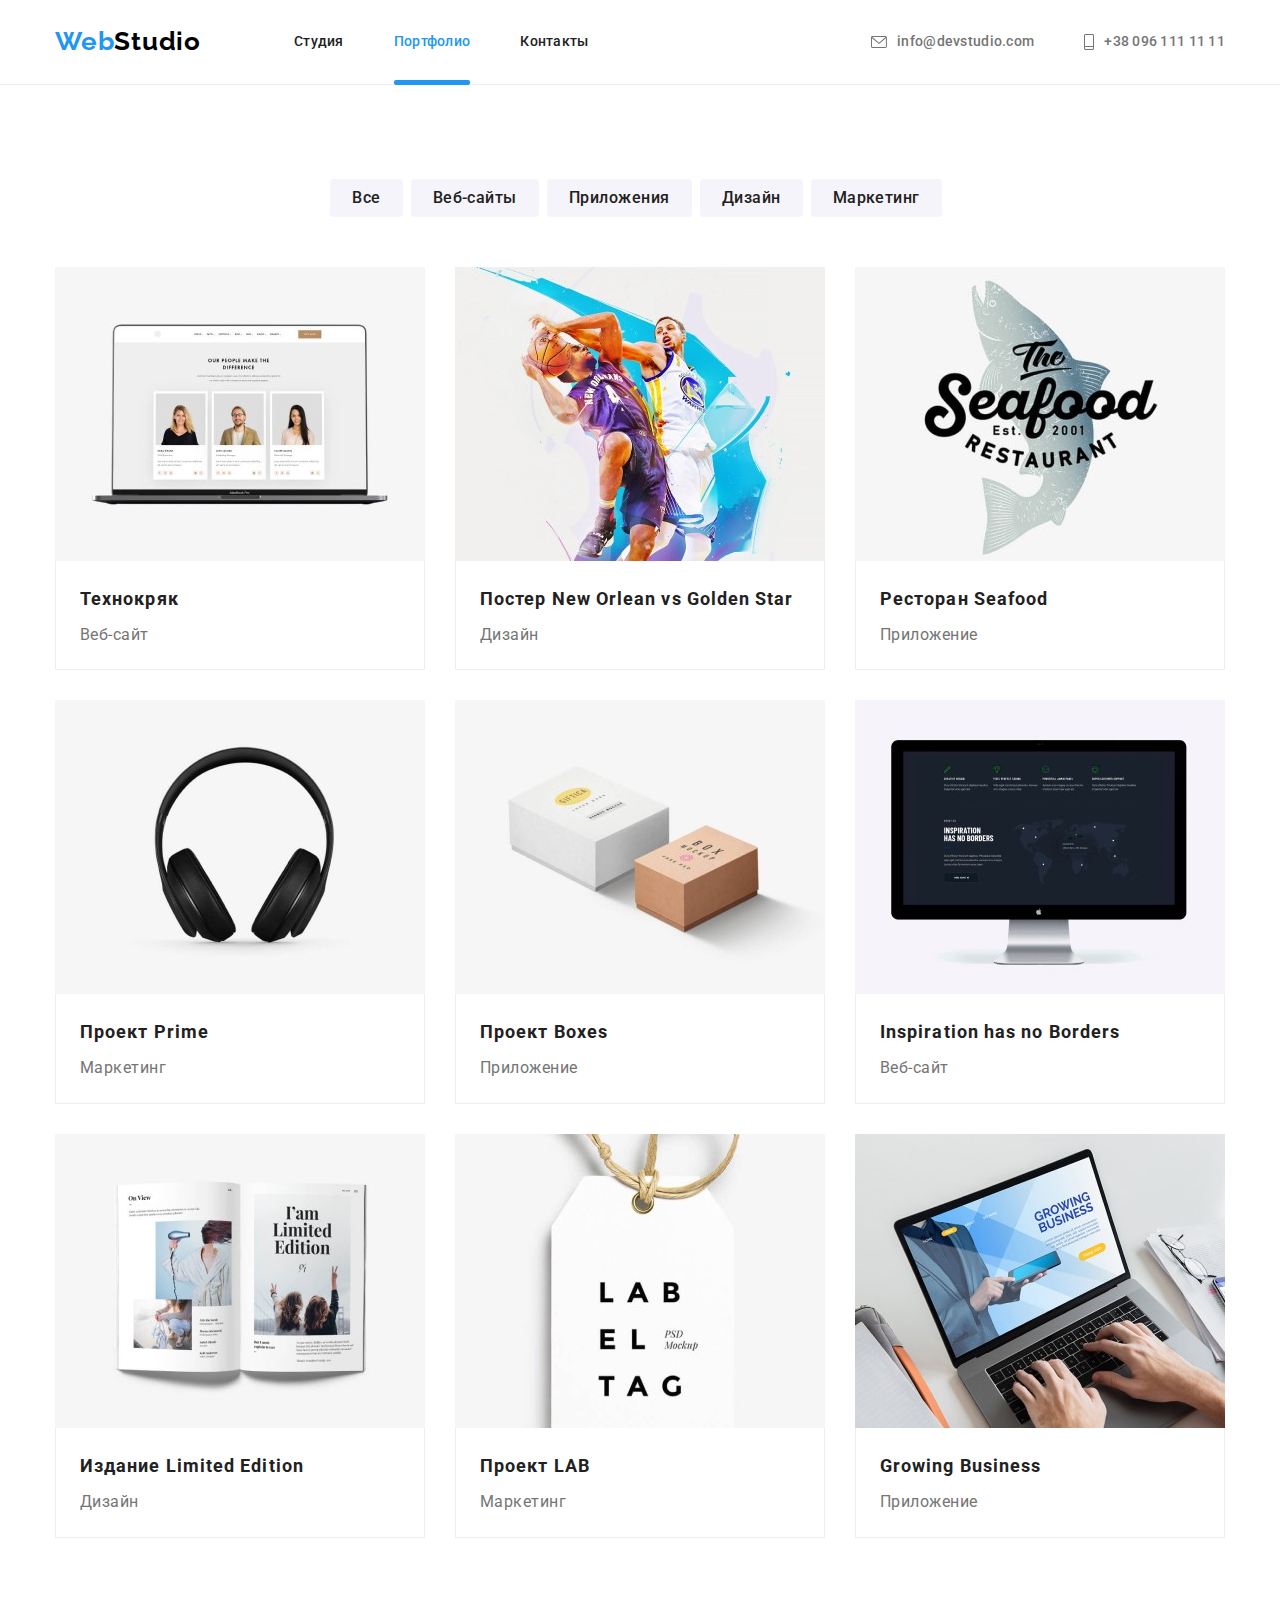
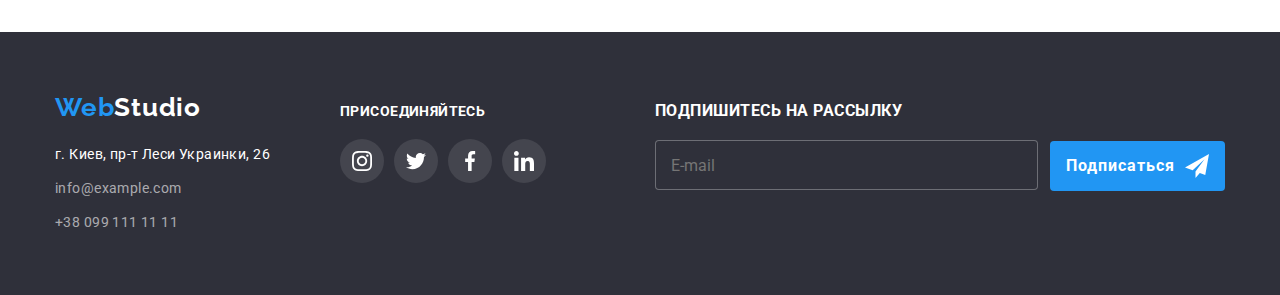
==== commit 6e2684dd: "1" ====
--- a/portfolio.html
+++ b/portfolio.html
@@ -113,8 +113,6 @@
                 <div class="portfolio__container container">
                     <h1 class="visually-hidden">заглпвие</h1>
 
-                        <!!!-- кноки-- -->
-                    
                         <ul class="portfolio__button-list">
                             <li class="portfolio__filter-button"><button class="btn" type="button">Все</button></li>
                             <li class="portfolio__filter-button"><button class="btn" type="button">Веб-сайты</button></li>
@@ -167,6 +165,8 @@
                                             loading="lazy"
                                             />
                                             </picture>
+                                            <!-- <img class="portfolio__img" src="" alt="фото" width="370" height="294">
+                                             -->
 
 
                                         <p class="portfolio__text-card"> Ресурс предлагает комплексные предложения с разным уровнем функционала и
--- a/css/main.min.css
+++ b/css/main.min.css
@@ -1,2 +1,2 @@
-html{-webkit-box-sizing:border-box;box-sizing:border-box}*,*::after,*::before{-webkit-box-sizing:inherit;box-sizing:inherit}body{color:var(--primary-text-color);background-color:var(--primary-background-color);font-family:'Roboto',sans-serif;letter-spacing:0.03em}ul{margin:0;padding:0;list-style:none}img{display:block;width:100%;height:auto}h1,h2,h3,h4,h5,h6,p{margin:0}a{list-style-type:none;text-decoration:none}:root{--title-text-color: #212121;--primary-text-color: #757575;--accent-color: #2196F3;--primary-background-color: #FFFFFF;--second-background-color: #2F303A;--third-background-color:#F5F4FA;--logo-text-color: #000000;--icon-color: #AFB1B8;--button-bg: #2196f3;--secondary-light-bg: #f5f4fa}.container{padding-left:15px;padding-right:15px;margin:0 auto;width:100%}@media screen and (min-width: 480px){.container{width:448px}}@media screen and (min-width: 480px){.container{width:448px}}@media screen and (min-width: 768px){.container{width:720px}}@media screen and (min-width: 1200px){.container{width:1200px}}.section{padding-top:60px;padding-bottom:60px}@media screen and (min-width: 768px){.section{padding-top:60px;padding-bottom:60px}}@media screen and (min-width: 1200px){.section{padding-top:94px;padding-bottom:94px}}.visually-hidden{position:absolute;width:1px;height:1px;margin:-1px;border:0;padding:0;white-space:nowrap;-webkit-clip-path:inset(100%);clip-path:inset(100%);clip:rect(0 0 0 0);overflow:hidden}.header{bottom:20px;border-bottom:1px solid #ececec}.header-container{position:relative;padding-top:10px;padding-bottom:10px}@media screen and (min-width: 768px){.header-container{display:-webkit-box;display:-ms-flexbox;display:flex;-webkit-box-align:center;-ms-flex-align:center;align-items:center;-webkit-box-orient:horizontal;-webkit-box-direction:normal;-ms-flex-direction:row;flex-direction:row}}@media screen and (min-width: 768px){.header-container{padding-top:0px;padding-bottom:0px}}.menu-button{margin:0;padding:0;border:none;background-color:transparent;position:absolute;top:6px;right:15px;display:-webkit-box;display:-ms-flexbox;display:flex;-webkit-box-pack:center;-ms-flex-pack:center;justify-content:center;-webkit-box-align:center;-ms-flex-align:center;align-items:center;background-color:#fff;cursor:pointer;border:none;background-color:transparent;z-index:10}@media screen and (max-width: 767px){.menu-button.is-open .icon-menu,.menu-button .icon-cross{display:none}}@media screen and (max-width: 767px){.menu-button.is-open .icon-cross{display:block}}@media screen and (min-width: 767px){.menu-button{display:none}}@media screen and (max-width: 767px){.menu-container{position:absolute;padding:40px 48px}}.menu-container.is-open{display:block;top:0;z-index:2}.menu-container{display:none}.menu-container.is-open{display:block}@media screen and (min-width: 768px){.menu-container{display:-webkit-box;display:-ms-flexbox;display:flex;-webkit-box-align:center;-ms-flex-align:center;align-items:center;width:100%}}.logo{font-family:'Raleway';font-style:normal;font-weight:700;font-size:26px;line-height:1.19;letter-spacing:0.03em;text-decoration:none}.logo.accent{color:var(--accent-color)}.logo.basic{color:var(--logo-text-color)}.navigation__logo{margin-right:93px}@media screen and (min-width: 768px) and (max-width: 1199.98px){.navigation__logo{margin-right:83px}}@media screen and (min-width: 768px){.navigation-list{display:-webkit-box;display:-ms-flexbox;display:flex}.navigation-list .link-navigation{display:block;padding-top:32px;padding-bottom:32px}}.navigation-list.item:not(:last-child){margin-right:50px}@media screen and (max-width: 767.98px){.navigation{margin-bottom:50px}}@media screen and (min-width: 768px){.navigation{display:-webkit-box;display:-ms-flexbox;display:flex;-webkit-box-align:center;-ms-flex-align:center;align-items:center}}@media screen and (min-width: 768px){.header-group{display:-webkit-box;display:-ms-flexbox;display:flex;margin-left:auto}}.item-navigation{list-style-type:none}.item-navigation:not(:last-child){margin-bottom:34px}@media screen and (min-width: 768px){.item-navigation:not(:last-child){margin-right:50px;margin-bottom:0}}@media screen and (min-width: 768px) and (max-width: 1199.98px){.item-navigation:not(:last-child){margin-right:30px;margin-bottom:0}}.link-navigation{font-family:'Roboto';font-style:normal;font-weight:500;font-size:40px;line-height:1.4;letter-spacing:0.02em;color:var(--title-text-color);text-decoration:none;-webkit-transition:color 250ms cubic-bezier(0.4, 0, 0.2, 1);transition:color 250ms cubic-bezier(0.4, 0, 0.2, 1)}@media screen and (min-width: 768px){.link-navigation{font-size:14px}}.link-after{position:relative;color:var(--accent-color)}@media screen and (min-width: 768px){.link-after::after{position:absolute;content:"";display:block;width:100%;height:5px;border-radius:2px;background-color:var(--button-bg);left:0;bottom:0;bottom:-1px}}.group-item{list-style-type:none}@media screen and (min-width: 768px) and (max-width: 1199.98px){.group-item:not(:last-child){margin-bottom:10px}}@media screen and (min-width: 1200px){.group-item .link-contact--corent{margin-left:50px}}.link-contact{font-weight:500;line-height:1.4;letter-spacing:0.02em;color:var(--primary-text-color);text-decoration:none;-webkit-transition:color 250ms cubic-bezier(0.4, 0, 0.2, 1);transition:color 250ms cubic-bezier(0.4, 0, 0.2, 1)}@media screen and (max-width: 767px){.link-contact{font-size:24px}}@media screen and (min-width: 1200px){.link-contact{padding-top:32px;padding-bottom:32px;font-size:14px;line-height:1.14;margin-bottom:0}}@media screen and (min-width: 768px){.link-contact{-webkit-box-align:center;-ms-flex-align:center;align-items:center;display:-webkit-box;display:-ms-flexbox;display:flex}}@media screen and (max-width: 767px){.link-contact--corent{font-size:34px;color:var(--accent-color);display:block;padding-bottom:32px;font-weight:500;line-height:1.18;letter-spacing:0.02em}}@media screen and (max-width: 767px){.site-nav{display:-webkit-box;display:-ms-flexbox;display:flex;-webkit-box-orient:vertical;-webkit-box-direction:reverse;-ms-flex-direction:column-reverse;flex-direction:column-reverse}}@media screen and (min-width: 768px) and (max-width: 1199.98px){.site-nav{display:-webkit-box;display:-ms-flexbox;display:flex;-webkit-box-orient:vertical;-webkit-box-direction:normal;-ms-flex-direction:column;flex-direction:column;font-size:12px;line-height:1.16}}@media screen and (min-width: 768px){.site-nav.list{display:-webkit-box;display:-ms-flexbox;display:flex;margin-left:auto}}.link-navigation{cursor:pointer}.link-navigation:hover,.link-navigation:focus{color:var(--accent-color)}.link-contact{cursor:pointer}.link-contact:hover,.link-contact:focus{color:var(--accent-color)}.icon{margin-right:10px;fill:currentColor;-webkit-transition:color 250ms cubic-bezier(0.4, 0, 0.2, 1);transition:color 250ms cubic-bezier(0.4, 0, 0.2, 1)}@media screen and (max-width: 767px){.icon{display:none}}.icon:hover,.icon:focus{color:var(--accent-color)}.menu__link{font-weight:500;font-size:18px;line-height:22px;letter-spacing:0.02em;color:var(--accent-color)}.menu__list{display:none}@media screen and (max-width: 767px){.menu__list{display:-webkit-box;display:-ms-flexbox;display:flex;margin-top:150px}}.menu__item{display:inline-block;margin-right:10px;padding-right:10px;border-right:1px solid rgba(33,33,33,0.2)}.hero{background-position:center;background-size:contain;background-repeat:no-repeat;background-size:cover;margin-right:auto;margin-left:auto;text-align:center;background-color:#2F303A;background-image:-webkit-gradient(linear, left top, right top, from(rgba(47,48,58,0.4)), to(rgba(47,48,58,0.4))),url(../images/hero/Heade-s.jpg);background-image:linear-gradient(to right, rgba(47,48,58,0.4), rgba(47,48,58,0.4)),url(../images/hero/Heade-s.jpg)}@media screen and (max-width: 1199.98px){.hero{padding-top:118px;padding-bottom:118px}}@media screen and (min-width: 1200px){.hero{padding-top:200px;padding-bottom:200px;max-width:1600px;height:600px}}@media (min-device-pixel-ratio: 2), (-webkit-min-device-pixel-ratio: 2), (min-resolution: 192dpi), (min-resolution: 2dppx){.hero{background-image:-webkit-gradient(linear, left top, right top, from(rgba(47,48,58,0.4)), to(rgba(47,48,58,0.4))),url(../images/hero/Heade-s-2x.jpg);background-image:linear-gradient(to right, rgba(47,48,58,0.4), rgba(47,48,58,0.4)),url(../images/hero/Heade-s-2x.jpg)}}@media screen and (min-width: 768px) and (max-width: 1199.98px){.hero{background-image:-webkit-gradient(linear, left top, right top, from(rgba(47,48,58,0.4)), to(rgba(47,48,58,0.4))),url(../images/hero/Heade-m.jpg);background-image:linear-gradient(to right, rgba(47,48,58,0.4), rgba(47,48,58,0.4)),url(../images/hero/Heade-m.jpg)}}@media screen and (min-width: 768px) and (max-width: 1199.98px) and (min-device-pixel-ratio: 2), screen and (min-width: 768px) and (max-width: 1199.98px) and (-webkit-min-device-pixel-ratio: 2), screen and (min-width: 768px) and (max-width: 1199.98px) and (min-resolution: 192dpi), screen and (min-width: 768px) and (max-width: 1199.98px) and (min-resolution: 2dppx){.hero{background-image:-webkit-gradient(linear, left top, right top, from(rgba(47,48,58,0.4)), to(rgba(47,48,58,0.4))),url(../images/hero/Heade-m-2x.jpg);background-image:linear-gradient(to right, rgba(47,48,58,0.4), rgba(47,48,58,0.4)),url(../images/hero/Heade-m-2x.jpg)}}@media screen and (min-width: 1200px){.hero{background-image:-webkit-gradient(linear, left top, right top, from(rgba(47,48,58,0.4)), to(rgba(47,48,58,0.4))),url(../images/hero/Heade-l.jpg);background-image:linear-gradient(to right, rgba(47,48,58,0.4), rgba(47,48,58,0.4)),url(../images/hero/Heade-l.jpg)}}@media screen and (min-width: 1200px) and (min-device-pixel-ratio: 2), screen and (min-width: 1200px) and (-webkit-min-device-pixel-ratio: 2), screen and (min-width: 1200px) and (min-resolution: 192dpi), screen and (min-width: 1200px) and (min-resolution: 2dppx){.hero{background-image:-webkit-gradient(linear, left top, right top, from(rgba(47,48,58,0.4)), to(rgba(47,48,58,0.4))),url(../images/hero/Heade-l-2x.jpg);background-image:linear-gradient(to right, rgba(47,48,58,0.4), rgba(47,48,58,0.4)),url(../images/hero/Heade-l-2x.jpg)}}.hero__header{letter-spacing:0.06em;text-transform:uppercase;color:#FFFFFF}@media screen and (max-width: 1199.98px){.hero__header{max-width:360px;font-weight:900;font-size:26px;line-height:1.62;margin:0 auto 30px}}@media screen and (min-width: 1200px){.hero__header{font-weight:900;font-size:44px;line-height:1.5;text-align:center;margin-bottom:30px}}.button{background:#2196F3;font-weight:700;font-size:16px;line-height:1.8;color:#FFFFFF;-webkit-box-align:center;-ms-flex-align:center;align-items:center;text-align:center;border:0;-webkit-box-shadow:0px 4px 4px rgba(0,0,0,0.15);box-shadow:0px 4px 4px rgba(0,0,0,0.15);border-radius:4px;padding:10px 33px;cursor:pointer}.title-section{font-weight:700;letter-spacing:0.03em;color:var(--title-text-color);text-align:center}@media screen and (min-width: 480px){.title-section{font-size:28px;line-height:1.18;margin-bottom:30px}}@media screen and (min-width: 1200px){.title-section{margin-bottom:50px;font-size:36px;line-height:1.16}}@media screen and (min-width: 768px){.feature__list{display:-webkit-box;display:-ms-flexbox;display:flex;-ms-flex-wrap:wrap;flex-wrap:wrap}}@media screen and (min-width: 1200px){.feature__list{display:-webkit-box;display:-ms-flexbox;display:flex}}@media screen and (min-width: 480px){.feature__item{-ms-flex-preferred-size:100%;flex-basis:100%}}@media screen and (min-width: 768px){.feature__item{-ms-flex-preferred-size:calc((100% - 30px) / 2);flex-basis:calc((100% - 30px) / 2)}}@media screen and (min-width: 1200px){.feature__item{-ms-flex-preferred-size:calc((100% - 90px) / 4);flex-basis:calc((100% - 90px) / 4)}}@media screen and (max-width: 767.98px){.feature__item:not(:last-child){margin-bottom:30px}}@media screen and (min-width: 1200px){.feature__item:not(:last-child){margin-right:30px}}@media screen and (min-width: 768px) and (max-width: 1199.98px){.feature__item:not(:nth-last-child(-n+2)){margin-bottom:30px}.feature__item:nth-child(odd){margin-right:30px}}.feature__background{display:-webkit-box;display:-ms-flexbox;display:flex;height:120px;background-color:var(--secondary-light-bg);margin-bottom:30px;-webkit-box-align:center;-ms-flex-align:center;align-items:center;-webkit-box-pack:center;-ms-flex-pack:center;justify-content:center;border-radius:4px}.feature__name{font-weight:700;font-size:14px;line-height:1.14;letter-spacing:0.03em;text-transform:uppercase;color:var(--title-text-color);margin-bottom:10px}@media screen and (max-width: 767.98px){.feature__name{text-align:center}}.feature__description{font-weight:400;font-size:14px;line-height:1.8;letter-spacing:0.03em;color:var(--primary-text-color)}.development{padding-top:0px;display:none}@media screen and (min-width: 1200px){.development{display:block}}.development__list{display:-webkit-box;display:-ms-flexbox;display:flex}.development__item{margin-right:30px;position:relative}.development__item:nth-child(3n){margin-right:0}.development__text-thumb{color:var(--primary-background-color);font-weight:700;text-transform:uppercase;letter-spacing:0.03em;font-size:14px;line-height:1.14}.development__over-thumb{position:absolute;display:-webkit-box;display:-ms-flexbox;display:flex;-webkit-box-pack:center;-ms-flex-pack:center;justify-content:center;-webkit-box-align:center;-ms-flex-align:center;align-items:center;width:370px;height:70px;left:0;bottom:0;background-color:rgba(47,48,58,0.8)}.team{background:#F5F4FA}@media screen and (min-width: 768px){.list.team__list{display:-webkit-box;display:-ms-flexbox;display:flex;-ms-flex-wrap:wrap;flex-wrap:wrap}}@media screen and (min-width: 1200px){.list.team__list{display:-webkit-box;display:-ms-flexbox;display:flex}}.team__card{background-color:var(--primary-background-color);-webkit-box-shadow:0px 1px 3px rgba(0,0,0,0.12),0px 1px 1px rgba(0,0,0,0.14),0px 2px 1px rgba(0,0,0,0.2);box-shadow:0px 1px 3px rgba(0,0,0,0.12),0px 1px 1px rgba(0,0,0,0.14),0px 2px 1px rgba(0,0,0,0.2);border-radius:0px 0px 4px 4px}@media screen and (min-width: 480px){.team__card{-ms-flex-preferred-size:100%;flex-basis:100%}}@media screen and (min-width: 768px){.team__card{-ms-flex-preferred-size:calc((100% - 30px) / 2);flex-basis:calc((100% - 30px) / 2)}}@media screen and (min-width: 1200px){.team__card{-ms-flex-preferred-size:calc((100% - 90px) / 4);flex-basis:calc((100% - 90px) / 4);margin-right:30px}.team__card:last-child{margin-right:0}}@media screen and (min-width: 768px) and (max-width: 1199.98px){.team__card:not(:nth-last-child(-n+2)){margin-bottom:30px}.team__card:nth-child(odd){margin-right:30px}}@media screen and (max-width: 767.98px){.team__card:not(:last-child){margin-bottom:30px}}.team__command-title{padding-top:30px;padding-bottom:30px;text-align:center}.team__name{font-weight:500;font-size:16px;line-height:1.18;text-align:center;letter-spacing:0.03em;color:var(--title-text-color);margin-bottom:10px}.team__job{font-weight:400;font-size:16px;line-height:1.18;text-align:center;letter-spacing:0.03em;color:var(--primary-text-color)}.socials{display:-webkit-box;display:-ms-flexbox;display:flex;-webkit-box-pack:center;-ms-flex-pack:center;justify-content:center;-webkit-box-align:center;-ms-flex-align:center;align-items:center;margin-top:16px}.socials__item:not(:last-child){margin-right:10px}.socials-link{display:-webkit-box;display:-ms-flexbox;display:flex;-webkit-box-align:center;-ms-flex-align:center;align-items:center;-webkit-box-pack:center;-ms-flex-pack:center;justify-content:center;fill:var(--icon-color);width:44px;height:44px;background-color:rgba(255,255,255,0.1);border-radius:50%;-webkit-transition:background-color 250ms cubic-bezier(0.4, 0, 0.2, 1);transition:background-color 250ms cubic-bezier(0.4, 0, 0.2, 1)}.socials-link:hover,.socials-link:focus{background-color:var(--button-bg)}.socials-link:hover .socials__icon,.socials-link:focus .socials__icon{fill:var(--primary-background-color)}.socials__item{display:-webkit-box;display:-ms-flexbox;display:flex;-webkit-box-pack:center;-ms-flex-pack:center;justify-content:center;-webkit-box-align:center;-ms-flex-align:center;align-items:center;width:44px;height:44px;padding:0px;border:none;background-color:var(--primary-background-color);border-radius:50%;background-repeat:no-repeat;background-size:20px;background-position:center;color:var(--icon-color)}.socials__icon{fill:var(--icon-color);-webkit-transition:fill 250ms cubic-bezier(0.4, 0, 0.2, 1);transition:fill 250ms cubic-bezier(0.4, 0, 0.2, 1)}.clients__list{display:-webkit-box;display:-ms-flexbox;display:flex;margin:-15px}@media screen and (max-width: 1199.98px){.clients__list{-ms-flex-wrap:wrap;flex-wrap:wrap}}.clients__item{display:-webkit-box;display:-ms-flexbox;display:flex;-webkit-box-align:center;-ms-flex-align:center;align-items:center;-webkit-box-pack:center;-ms-flex-pack:center;justify-content:center;-webkit-box-sizing:border-box;box-sizing:border-box;cursor:pointer;height:92px;margin:15px}@media screen and (min-width: 480px){.clients__item{-ms-flex-preferred-size:calc((100% - 60px) / 2);flex-basis:calc((100% - 60px) / 2)}}@media screen and (min-width: 768px) and (max-width: 1199.98px){.clients__item{-ms-flex-preferred-size:calc((100% - 90px) / 3);flex-basis:calc((100% - 90px) / 3)}}@media screen and (min-width: 1200px){.clients__item{-ms-flex-preferred-size:calc((100% - 180px) / 6);flex-basis:calc((100% - 180px) / 6)}}.clients__link{display:-webkit-box;display:-ms-flexbox;display:flex;width:100%;height:100%;-webkit-box-pack:center;-ms-flex-pack:center;justify-content:center;-webkit-box-align:center;-ms-flex-align:center;align-items:center;color:var(--icon-color);border:1px solid var(--icon-color);border-radius:4px;cursor:pointer;-webkit-transition:color 250ms cubic-bezier(0.4, 0, 0.2, 1),border 250ms cubic-bezier(0.4, 0, 0.2, 1);transition:color 250ms cubic-bezier(0.4, 0, 0.2, 1),border 250ms cubic-bezier(0.4, 0, 0.2, 1)}.clients__link:hover,.clients__link:focus{color:var(--button-bg);border:1px solid var(--button-bg)}.clients__logo{width:106px;height:60px;fill:currentColor}.footer{background-color:var(--second-background-color);padding-top:60px;padding-bottom:60px}@media screen and (max-width: 1198px){.footer{text-align:center}}@media screen and (min-width: 768px){.footer-flex{display:-webkit-box;display:-ms-flexbox;display:flex;-ms-flex-wrap:wrap;flex-wrap:wrap;-webkit-box-align:baseline;-ms-flex-align:baseline;align-items:baseline}}@media screen and (min-width: 768px) and (min-width: 768px) and (max-width: 1199.98px){.footer-flex{display:-webkit-box;display:-ms-flexbox;display:flex;-ms-flex-wrap:wrap;flex-wrap:wrap;-webkit-box-align:baseline;-ms-flex-align:baseline;align-items:baseline}}@media screen and (max-width: 768px){.footer-form-container{display:-webkit-box;display:-ms-flexbox;display:flex;-webkit-box-orient:vertical;-webkit-box-direction:normal;-ms-flex-direction:column;flex-direction:column;-webkit-box-align:center;-ms-flex-align:center;align-items:center}}@media screen and (min-width: 1200px){.footer-form-container{width:570px;text-align:start;margin-left:auto}}.address-item{list-style-type:none}.link-map{font-family:'Roboto';font-style:normal;font-weight:400;font-size:14px;line-height:1.7;letter-spacing:0.03em;color:var(--primary-background-color);text-decoration:none}.link-address{font-family:'Roboto';font-style:normal;font-weight:400;font-size:14px;line-height:1.8;letter-spacing:0.03em;color:rgba(255,255,255,0.6);text-decoration:none}@media screen and (min-width: 1200px){.footer-flex{display:-webkit-box;display:-ms-flexbox;display:flex;-webkit-box-align:baseline;-ms-flex-align:baseline;align-items:baseline}}.footer .logo-position{display:block;margin-bottom:20px}.logotype{font-family:'Raleway';font-weight:700;font-size:26px;line-height:1.19;letter-spacing:0.03em;text-decoration:none;margin-bottom:20px}.logotype .start{color:var(--accent-color)}.logotype .end{color:var(--primary-background-color)}.address-item.map{margin-bottom:9px}.address-item.address{margin-bottom:9px}.footer-social-list{-webkit-box-pack:center;-ms-flex-pack:center;justify-content:center;display:-webkit-box;display:-ms-flexbox;display:flex}@media screen and (min-width: 1200px){.footer-social-list{display:-webkit-box;display:-ms-flexbox;display:flex;-webkit-box-pack:center;-ms-flex-pack:center;justify-content:center}}@media screen and (min-width: 1200px){.footer-social{margin-left:70px}}@media screen and (max-width: 1199.98px){.footer-social{margin-bottom:60px;margin-top:60px}}.footer-so-text{font-family:Roboto;font-style:normal;font-weight:700;font-size:14px;line-height:1.16;letter-spacing:0.03em;text-transform:uppercase;color:#ffffff;margin-bottom:20px}.footer-socials-icon{width:20px;height:20px;fill:#ffffff}.footer-socials-item:not(:last-child){margin-right:10px}.footer-text-subscribe{display:inline-block;margin-bottom:20px;color:#fff;line-height:1.14;text-transform:uppercase}@media screen and (min-width: 768px) and (max-width: 1198){.form-subscribe{display:-webkit-box;display:-ms-flexbox;display:flex;-webkit-box-orient:vertical;-webkit-box-direction:normal;-ms-flex-direction:column;flex-direction:column;-webkit-box-align:center;-ms-flex-align:center;align-items:center;width:100%}}@media screen and (max-width: 1199.98px){.form-subscribe{display:-webkit-box;display:-ms-flexbox;display:flex;-webkit-box-orient:vertical;-webkit-box-direction:normal;-ms-flex-direction:column;flex-direction:column;-webkit-box-align:center;-ms-flex-align:center;align-items:center}}@media screen and (min-width: 1200px){.form-subscribe{display:-webkit-box;display:-ms-flexbox;display:flex;-webkit-box-align:baseline;-ms-flex-align:baseline;align-items:baseline}}.input-email{width:100%;height:50px;margin-right:10px;border-radius:4px;padding:15px;font-size:16px;line-height:1.25;color:#fff;background-color:var(--second-background-color);border:1px solid rgba(255,255,255,0.3);outline:1;-webkit-transition:border 250ms cubic-bezier(0.4, 0, 0.2, 1),-webkit-box-shadow 250ms cubic-bezier(0.4, 0, 0.2, 1);transition:border 250ms cubic-bezier(0.4, 0, 0.2, 1),-webkit-box-shadow 250ms cubic-bezier(0.4, 0, 0.2, 1);transition:border 250ms cubic-bezier(0.4, 0, 0.2, 1),box-shadow 250ms cubic-bezier(0.4, 0, 0.2, 1);transition:border 250ms cubic-bezier(0.4, 0, 0.2, 1),box-shadow 250ms cubic-bezier(0.4, 0, 0.2, 1),-webkit-box-shadow 250ms cubic-bezier(0.4, 0, 0.2, 1)}.input-email:hover,.input-email:focus{outline:0;border:1px solid rgba(255,255,255,0.6);-webkit-box-shadow:0px 4px 4px rgba(0,0,0,0.171);box-shadow:0px 4px 4px rgba(0,0,0,0.171)}@media screen and (max-width: 1199.98px){.input-email{margin-bottom:20px}}.button-subscribe{padding:10px 16px;width:200px;height:50px;background-color:var(--button-bg);color:var(--primary-background-color);font-weight:700;font-size:16px;line-height:1.87;letter-spacing:0.06em;cursor:pointer;border-radius:4px;border:0;-webkit-box-shadow:250 ms cubic-bezier(0.4, 0, 0.2, 1);box-shadow:250 ms cubic-bezier(0.4, 0, 0.2, 1)}.button-subscribe:hover,.button-subscribe:focus{-webkit-box-shadow:0px 4px 4px rgba(0,0,0,0.153);box-shadow:0px 4px 4px rgba(0,0,0,0.153)}.footer-button-content{-webkit-box-pack:center;-ms-flex-pack:center;justify-content:center;-webkit-box-align:center;-ms-flex-align:center;align-items:center}@media screen and (min-width: 1200px){.footer-button-content{display:-webkit-box;display:-ms-flexbox;display:flex;-webkit-box-pack:center;-ms-flex-pack:center;justify-content:center;-webkit-box-align:center;-ms-flex-align:center;align-items:center}}.footer-button-icon{margin-left:10px}.portfolio__button-list{list-style-type:none;display:-webkit-box;display:-ms-flexbox;display:flex;-ms-flex-wrap:wrap;flex-wrap:wrap;margin-bottom:40px}@media screen and (min-width: 768px){.portfolio__button-list{-webkit-box-pack:center;-ms-flex-pack:center;justify-content:center;margin-bottom:30px}}@media screen and (min-width: 1200px){.portfolio__button-list{-webkit-box-pack:center;-ms-flex-pack:center;justify-content:center;margin-bottom:50px}}.portfolio__info{-webkit-box-flex:1;-ms-flex-positive:1;flex-grow:1;padding:20px 24px;border-bottom:1px solid #eee;border-left:1px solid #eee;border-right:1px solid #eee}.btn{cursor:pointer;font-weight:500;font-size:16px;line-height:1.62;text-align:center;letter-spacing:0.03em;color:var(--title-text-color);background-color:#F5F4FA;border:0;border-radius:4px;padding:6px 22px;-webkit-transition:color 250ms cubic-bezier(0.4, 0, 0.2, 1),background 250ms cubic-bezier(0.4, 0, 0.2, 1),border-radius 250ms cubic-bezier(0.4, 0, 0.2, 1),-webkit-box-shadow 250ms cubic-bezier(0.4, 0, 0.2, 1);transition:color 250ms cubic-bezier(0.4, 0, 0.2, 1),background 250ms cubic-bezier(0.4, 0, 0.2, 1),border-radius 250ms cubic-bezier(0.4, 0, 0.2, 1),-webkit-box-shadow 250ms cubic-bezier(0.4, 0, 0.2, 1);transition:color 250ms cubic-bezier(0.4, 0, 0.2, 1),background 250ms cubic-bezier(0.4, 0, 0.2, 1),box-shadow 250ms cubic-bezier(0.4, 0, 0.2, 1),border-radius 250ms cubic-bezier(0.4, 0, 0.2, 1);transition:color 250ms cubic-bezier(0.4, 0, 0.2, 1),background 250ms cubic-bezier(0.4, 0, 0.2, 1),box-shadow 250ms cubic-bezier(0.4, 0, 0.2, 1),border-radius 250ms cubic-bezier(0.4, 0, 0.2, 1),-webkit-box-shadow 250ms cubic-bezier(0.4, 0, 0.2, 1)}.btn:hover,.btn:focus{background:var(--accent-color);color:var(--primary-background-color);border-radius:4px;-webkit-box-shadow:0px 3px 1px rgba(0,0,0,0.1),0px 1px 2px rgba(0,0,0,0.08),0px 2px 2px rgba(0,0,0,0.12);box-shadow:0px 3px 1px rgba(0,0,0,0.1),0px 1px 2px rgba(0,0,0,0.08),0px 2px 2px rgba(0,0,0,0.12)}.btn:active{color:var(--title-text-color)}.portfolio__filter-button{margin-right:8px}@media screen and (max-width: 767.98px){.portfolio__filter-button:not(:nth-last-child(-n+2)){margin-bottom:15px}}.portfolio__card-list{display:-webkit-box;display:-ms-flexbox;display:flex;-ms-flex-wrap:wrap;flex-wrap:wrap}@media screen and (max-width: 1199.98px){.portfolio__card-example{display:block;width:100%}}@media screen and (min-width: 768px) and (max-width: 1199.98px){.portfolio__card-example{-ms-flex-preferred-size:calc((100% - 30px) / 2);flex-basis:calc((100% - 30px) / 2)}}@media screen and (min-width: 1200px){.portfolio__card-example{margin-right:30px;margin-bottom:30px}.portfolio__card-example:nth-child(3n){margin-right:0}.portfolio__card-example:nth-last-child(-n+3){margin-bottom:0}}@media screen and (max-width: 1199.98px){.portfolio__card-example:not(:last-child){margin-bottom:30px}}@media screen and (max-width: 767.98px){margin-bottom:30px}@media screen and (min-width: 768px) and (max-width: 1199.98px){.portfolio__card-example:nth-child(odd){margin-right:30px}}@media screen and (min-width: 768px) and (max-width: 1199.98px){.portfolio__card-example:nth-child(odd){margin-right:30px}}.portfolio__name-works{font-weight:700;font-size:18px;line-height:2;letter-spacing:0.06em;color:var(--title-text-color);margin-bottom:4px}.portfolio__type{font-weight:400;font-size:16px;line-height:1.8;letter-spacing:0.03em;color:var(--primary-text-color)}.portfolio__link{display:-webkit-box;display:-ms-flexbox;display:flex;-webkit-box-orient:vertical;-webkit-box-direction:normal;-ms-flex-direction:column;flex-direction:column;height:100%;-webkit-transition:-webkit-box-shadow 250ms cubic-bezier(0.4, 0, 0.2, 1);transition:-webkit-box-shadow 250ms cubic-bezier(0.4, 0, 0.2, 1);transition:box-shadow 250ms cubic-bezier(0.4, 0, 0.2, 1);transition:box-shadow 250ms cubic-bezier(0.4, 0, 0.2, 1), -webkit-box-shadow 250ms cubic-bezier(0.4, 0, 0.2, 1)}.portfolio__link:hover,.portfolio__link:focus{-webkit-box-shadow:0px 1px 1px rgba(0,0,0,0.12),0px 4px 4px rgba(0,0,0,0.06),1px 4px 6px rgba(0,0,0,0.16);box-shadow:0px 1px 1px rgba(0,0,0,0.12),0px 4px 4px rgba(0,0,0,0.06),1px 4px 6px rgba(0,0,0,0.16)}.portfolio__thumb-card{position:relative;overflow:hidden}.portfolio__text-card{position:absolute;display:-webkit-box;display:-ms-flexbox;display:flex;top:0;left:0;width:100%;height:100%;padding:63px 24px;font-size:18px;line-height:1.56;letter-spacing:0.03em;color:var(--primary-background-color);background-color:rgba(33,150,243,0.9);-webkit-transform:translateY(100%);transform:translateY(100%);-webkit-transition:-webkit-transform 250ms cubic-bezier(0.4, 0, 0.2, 1);transition:-webkit-transform 250ms cubic-bezier(0.4, 0, 0.2, 1);transition:transform 250ms cubic-bezier(0.4, 0, 0.2, 1);transition:transform 250ms cubic-bezier(0.4, 0, 0.2, 1), -webkit-transform 250ms cubic-bezier(0.4, 0, 0.2, 1)}.portfolio__link:hover .portfolio__text-card,.portfolio__link:focus .portfolio__text-card{-webkit-transform:translateY(0);transform:translateY(0)}.backdrop.is-hidden{opacity:0;pointer-events:none}.backdrop{position:fixed;top:0;left:0;padding:93px 15px;z-index:10;overflow-y:scroll;width:100%;height:100%;opacity:1;-webkit-transition:opacity 250ms cubic-bezier(0.4, 0, 0.2, 1);transition:opacity 250ms cubic-bezier(0.4, 0, 0.2, 1);background:rgba(0,0,0,0.2)}.modal{background-color:#fff}@media screen and (min-width: 480px){.modal{position:relative;opacity:1;-webkit-transition:opacity 250ms cubic-bezier(0.4, 0, 0.2, 1);transition:opacity 250ms cubic-bezier(0.4, 0, 0.2, 1);-webkit-transition:opacity 250ms cubic-bezier(0.4, 0, 0.2, 1),background-color 250ms cubic-bezier(0.4, 0, 0.2, 1),-webkit-transform 250ms cubic-bezier(0.4, 0, 0.2, 1),-webkit-box-shadow 250ms cubic-bezier(0.4, 0, 0.2, 1);transition:opacity 250ms cubic-bezier(0.4, 0, 0.2, 1),background-color 250ms cubic-bezier(0.4, 0, 0.2, 1),-webkit-transform 250ms cubic-bezier(0.4, 0, 0.2, 1),-webkit-box-shadow 250ms cubic-bezier(0.4, 0, 0.2, 1);transition:transform 250ms cubic-bezier(0.4, 0, 0.2, 1),box-shadow 250ms cubic-bezier(0.4, 0, 0.2, 1),opacity 250ms cubic-bezier(0.4, 0, 0.2, 1),background-color 250ms cubic-bezier(0.4, 0, 0.2, 1);transition:transform 250ms cubic-bezier(0.4, 0, 0.2, 1),box-shadow 250ms cubic-bezier(0.4, 0, 0.2, 1),opacity 250ms cubic-bezier(0.4, 0, 0.2, 1),background-color 250ms cubic-bezier(0.4, 0, 0.2, 1),-webkit-transform 250ms cubic-bezier(0.4, 0, 0.2, 1),-webkit-box-shadow 250ms cubic-bezier(0.4, 0, 0.2, 1);background-color:#fff;-webkit-box-shadow:0px 1px 3px rgba(0,0,0,0.12),0px 1px 1px rgba(0,0,0,0.14),0px 2px 1px rgba(0,0,0,0.2);box-shadow:0px 1px 3px rgba(0,0,0,0.12),0px 1px 1px rgba(0,0,0,0.14),0px 2px 1px rgba(0,0,0,0.2);border-radius:4px;padding:40px;cursor:pointer;width:100%}}@media screen and (min-width: 768px) and (max-width: 1199.98px){.modal{position:absolute;top:50%;left:50%;-webkit-transform:translate(-50%, -50%) scale(1);transform:translate(-50%, -50%) scale(1);max-width:450px;width:100%}}@media screen and (min-width: 1200px){.modal{max-width:528px;max-height:581px;position:absolute;top:50%;left:50%;-webkit-transform:translate(-50%, -50%);transform:translate(-50%, -50%);padding:40px;background-color:var(--primary-background-color);background:#FFFFFF;-webkit-transition:opacity 250ms cubic-bezier(0.4, 0, 0.2, 1);transition:opacity 250ms cubic-bezier(0.4, 0, 0.2, 1);-webkit-box-shadow:0px 1px 3px rgba(0,0,0,0.12),0px 1px 1px rgba(0,0,0,0.14),0px 2px 1px rgba(0,0,0,0.2);box-shadow:0px 1px 3px rgba(0,0,0,0.12),0px 1px 1px rgba(0,0,0,0.14),0px 2px 1px rgba(0,0,0,0.2);border-radius:4px}}.close-button{position:absolute;top:8px;right:8px;width:30px;height:30px;background-color:var(--primary-background-color);border:1px solid rgba(0,0,0,0.1);border-radius:50%;cursor:pointer;-webkit-transition:border-color 250ms cubic-bezier(0.4, 0, 0.2, 1);transition:border-color 250ms cubic-bezier(0.4, 0, 0.2, 1)}.close-button:hover,.close-button:focus{border-color:var(--button-bg)}.data-user{display:-webkit-box;display:-ms-flexbox;display:flex;-webkit-box-pack:center;-ms-flex-pack:center;justify-content:center;margin-bottom:12px;font-weight:700;font-size:20px;line-height:1.15;color:var(--title-text-color);text-align:center}.modal-form-field{position:relative;display:block;margin-bottom:10px}.modal-form-coment{position:relative;display:block;margin-bottom:20px}.form-input-comments:hover,.form-input-comments:focus{border-color:var(--accent-color);outline:0}.form-label{display:inline-block;margin-bottom:4px;font-size:12px;line-height:1.17;letter-spacing:0.01em}.form-input{display:-webkit-box;display:-ms-flexbox;display:flex;width:100%;height:40px;padding:12px 16px;padding-left:42px;line-height:1.14;letter-spacing:0.01em;color:var(--title-text-color);border:1px solid rgba(33,33,33,0.2);border-radius:4px}.form-input:hover,.form-input:focus{border-color:var(--accent-color);outline:0}.form-input:focus ~ .form-input-icon{fill:var(--accent-color)}.form-input-comments{display:-webkit-box;display:-ms-flexbox;display:flex;width:100%;height:120px;padding:12px 16px;line-height:1.14;letter-spacing:0.01em;color:var(--title-text-color);border:1px solid rgba(33,33,33,0.2);border-radius:4px;resize:none;font-weight:400;font-size:12px}.form-input-comments::-webkit-input-placeholder{font-weight:400;font-size:12px;line-height:14px;letter-spacing:0.01em;color:rgba(117,117,117,0.5)}.form-input-comments:-ms-input-placeholder{font-weight:400;font-size:12px;line-height:14px;letter-spacing:0.01em;color:rgba(117,117,117,0.5)}.form-input-comments::-ms-input-placeholder{font-weight:400;font-size:12px;line-height:14px;letter-spacing:0.01em;color:rgba(117,117,117,0.5)}.form-input-comments::placeholder{font-weight:400;font-size:12px;line-height:14px;letter-spacing:0.01em;color:rgba(117,117,117,0.5)}.form-input-icon{position:absolute;top:50%;left:13px;fill:black}.form-checkbox{display:-webkit-box;display:-ms-flexbox;display:flex;-webkit-box-pack:center;-ms-flex-pack:center;justify-content:center;-webkit-box-align:center;-ms-flex-align:center;align-items:center;margin-bottom:30px}.checkbox-container{position:relative;display:block;width:16px;height:15px;margin-right:8px;cursor:pointer}.checkbox-icon-checked{position:absolute;top:0;left:0;border-radius:2px;width:16px;height:15px;-webkit-transform:scale(0.2);transform:scale(0.2);opacity:0;-webkit-transition:opacity 250ms cubic-bezier(0.4, 0, 0.2, 1),-webkit-transform 250ms cubic-bezier(0.4, 0, 0.2, 1);transition:opacity 250ms cubic-bezier(0.4, 0, 0.2, 1),-webkit-transform 250ms cubic-bezier(0.4, 0, 0.2, 1);transition:transform 250ms cubic-bezier(0.4, 0, 0.2, 1),opacity 250ms cubic-bezier(0.4, 0, 0.2, 1);transition:transform 250ms cubic-bezier(0.4, 0, 0.2, 1),opacity 250ms cubic-bezier(0.4, 0, 0.2, 1),-webkit-transform 250ms cubic-bezier(0.4, 0, 0.2, 1)}.checkbox-icon-unchecked{position:absolute;top:0;left:0;display:block;width:16px;height:15px;border:2px solid var(--title-text-color);border-radius:2px;-webkit-transition:border-color 250ms cubic-bezier(0.4, 0, 0.2, 1);transition:border-color 250ms cubic-bezier(0.4, 0, 0.2, 1)}.checkbox:checked+.checkbox-icon-checked{-webkit-transform:scale(1);transform:scale(1);opacity:1;background-color:var(--accent-color)}.checkbox:checked ~ .checkbox-icon-unchecked{border-color:var(--accent-color)}.checkbox:focus ~ .checkbox-icon-unchecked,.checkbox:hover ~ .checkbox-icon-unchecked{border-color:var(--accent-color)}.checkbox:focus:checked ~ .checkbox-icon-unchecked,.checkbox:hover:checked ~ .checkbox-icon-unchecked{border-color:var(--accent-color)}.checkbox{position:absolute;white-space:nowrap;width:1px;height:1px;overflow:hidden;border:0;padding:0;clip:rect(0 0 0 0);-webkit-clip-path:inset(50%);clip-path:inset(50%);margin:-1px}.checkbox-label{font-size:14px;line-height:1.71;cursor:pointer;-webkit-user-select:none;-moz-user-select:none;-ms-user-select:none;user-select:none}@media screen and (max-width: 1199.98px){.checkbox-label{font-size:12px;letter-spacing:0.03em}}.checkbox-label-link{color:var(--accent-color);-webkit-text-decoration-line:underline;text-decoration-line:underline}.button-subscribe-crnter{display:block;margin:auto}
+ul{margin:0;padding:0;list-style:none}img{display:block;width:100%;height:auto}h1,h2,h3,h4,h5,h6,p{margin:0}a{list-style-type:none;text-decoration:none}:root{--title-text-color: #212121;--primary-text-color: #757575;--accent-color: #2196F3;--primary-background-color: #FFFFFF;--second-background-color: #2F303A;--third-background-color:#F5F4FA;--logo-text-color: #000000;--icon-color: #AFB1B8;--button-bg: #2196f3;--secondary-light-bg: #f5f4fa}.container{padding-left:15px;padding-right:15px;margin:0 auto;width:100%}@media screen and (min-width: 480px){.container{width:448px}}@media screen and (min-width: 480px){.container{width:448px}}@media screen and (min-width: 768px){.container{width:720px}}@media screen and (min-width: 1200px){.container{width:1200px}}html{-webkit-box-sizing:border-box;box-sizing:border-box}*,*::after,*::before{-webkit-box-sizing:inherit;box-sizing:inherit}body{color:var(--primary-text-color);background-color:var(--primary-background-color);font-family:'Roboto',sans-serif;letter-spacing:0.03em}.section{padding-top:60px;padding-bottom:60px}@media screen and (min-width: 768px){.section{padding-top:60px;padding-bottom:60px}}@media screen and (min-width: 1200px){.section{padding-top:94px;padding-bottom:94px}}.visually-hidden{position:absolute;width:1px;height:1px;margin:-1px;border:0;padding:0;white-space:nowrap;-webkit-clip-path:inset(100%);clip-path:inset(100%);clip:rect(0 0 0 0);overflow:hidden}.header{position:relative;border-bottom:1px solid #ececec}.header-container{position:relative;padding-top:10px;padding-bottom:10px}@media screen and (min-width: 768px){.header-container{display:-webkit-box;display:-ms-flexbox;display:flex;-webkit-box-align:center;-ms-flex-align:center;align-items:center;-webkit-box-orient:horizontal;-webkit-box-direction:normal;-ms-flex-direction:row;flex-direction:row}}@media screen and (min-width: 768px){.header-container{padding-top:0px;padding-bottom:0px}}.menu-button{margin:0;padding:0;border:none;background-color:transparent;position:absolute;top:6px;right:15px;display:-webkit-box;display:-ms-flexbox;display:flex;-webkit-box-pack:center;-ms-flex-pack:center;justify-content:center;-webkit-box-align:center;-ms-flex-align:center;align-items:center;background-color:#fff;cursor:pointer;border:none;background-color:transparent;z-index:10}@media screen and (max-width: 767px){.menu-button.is-open .icon-menu,.menu-button .icon-cross{display:none}}@media screen and (max-width: 767px){.menu-button.is-open .icon-cross{display:block}}@media screen and (min-width: 767px){.menu-button{display:none}}@media screen and (max-width: 767px){.menu-container{padding:40px 48px}}.menu-container{display:none}.menu-container.is-open{display:block;top:0;z-index:2;background-color:#fff}@media screen and (min-width: 768px){.menu-container{display:-webkit-box;display:-ms-flexbox;display:flex;-webkit-box-align:center;-ms-flex-align:center;align-items:center;width:100%}}.logo{font-family:'Raleway';font-style:normal;font-weight:700;font-size:26px;line-height:1.19;letter-spacing:0.03em;text-decoration:none}.logo.accent{color:var(--accent-color)}.logo.basic{color:var(--logo-text-color)}.navigation__logo{margin-right:93px}@media screen and (min-width: 768px) and (max-width: 1199.98px){.navigation__logo{margin-right:83px}}@media screen and (min-width: 768px){.navigation-list{display:-webkit-box;display:-ms-flexbox;display:flex}.navigation-list .link-navigation{display:block;padding-top:32px;padding-bottom:32px}}.navigation-list.item:not(:last-child){margin-right:50px}@media screen and (max-width: 767.98px){.navigation{margin-bottom:50px}}@media screen and (min-width: 768px){.navigation{display:-webkit-box;display:-ms-flexbox;display:flex;-webkit-box-align:center;-ms-flex-align:center;align-items:center}}@media screen and (min-width: 768px){.header-group{display:-webkit-box;display:-ms-flexbox;display:flex;margin-left:auto}}.item-navigation{list-style-type:none}.item-navigation:not(:last-child){margin-bottom:34px}@media screen and (min-width: 768px){.item-navigation:not(:last-child){margin-right:50px;margin-bottom:0}}@media screen and (min-width: 768px) and (max-width: 1199.98px){.item-navigation:not(:last-child){margin-right:30px;margin-bottom:0}}.link-navigation{font-family:'Roboto';font-style:normal;font-weight:500;font-size:40px;line-height:1.4;letter-spacing:0.02em;color:var(--title-text-color);text-decoration:none;-webkit-transition:color 250ms cubic-bezier(0.4, 0, 0.2, 1);transition:color 250ms cubic-bezier(0.4, 0, 0.2, 1)}@media screen and (min-width: 768px){.link-navigation{font-size:14px}}.link-after{position:relative;color:var(--accent-color)}@media screen and (min-width: 768px){.link-after::after{position:absolute;content:"";display:block;width:100%;height:5px;border-radius:2px;background-color:var(--button-bg);left:0;bottom:0;bottom:-1px}}.group-item{list-style-type:none}@media screen and (min-width: 768px) and (max-width: 1199.98px){.group-item:not(:last-child){margin-bottom:10px}}@media screen and (min-width: 1200px){.group-item .link-contact--corent{margin-left:50px}}.link-contact{font-weight:500;line-height:1.4;letter-spacing:0.02em;color:var(--primary-text-color);text-decoration:none;-webkit-transition:color 250ms cubic-bezier(0.4, 0, 0.2, 1);transition:color 250ms cubic-bezier(0.4, 0, 0.2, 1)}@media screen and (max-width: 767px){.link-contact{font-size:24px}}@media screen and (min-width: 1200px){.link-contact{padding-top:32px;padding-bottom:32px;font-size:14px;line-height:1.14;margin-bottom:0}}@media screen and (min-width: 768px){.link-contact{-webkit-box-align:center;-ms-flex-align:center;align-items:center;display:-webkit-box;display:-ms-flexbox;display:flex}}@media screen and (max-width: 767px){.link-contact--corent{font-size:34px;color:var(--accent-color);display:block;padding-bottom:32px;font-weight:500;line-height:1.18;letter-spacing:0.02em}}@media screen and (max-width: 767px){.site-nav{display:-webkit-box;display:-ms-flexbox;display:flex;-webkit-box-orient:vertical;-webkit-box-direction:reverse;-ms-flex-direction:column-reverse;flex-direction:column-reverse}}@media screen and (min-width: 768px) and (max-width: 1199.98px){.site-nav{display:-webkit-box;display:-ms-flexbox;display:flex;-webkit-box-orient:vertical;-webkit-box-direction:normal;-ms-flex-direction:column;flex-direction:column;font-size:12px;line-height:1.16}}@media screen and (min-width: 768px){.site-nav.list{display:-webkit-box;display:-ms-flexbox;display:flex;margin-left:auto}}.link-navigation{cursor:pointer}.link-navigation:hover,.link-navigation:focus{color:var(--accent-color)}.link-contact{cursor:pointer}.link-contact:hover,.link-contact:focus{color:var(--accent-color)}.icon{margin-right:10px;fill:currentColor;-webkit-transition:color 250ms cubic-bezier(0.4, 0, 0.2, 1);transition:color 250ms cubic-bezier(0.4, 0, 0.2, 1)}@media screen and (max-width: 767px){.icon{display:none}}.icon:hover,.icon:focus{color:var(--accent-color)}.menu__link{font-weight:500;font-size:18px;line-height:22px;letter-spacing:0.02em;color:var(--accent-color)}.menu__list{display:none}@media screen and (max-width: 767px){.menu__list{display:-webkit-box;display:-ms-flexbox;display:flex;margin-top:150px}}.menu__item{display:inline-block;margin-right:10px;padding-right:10px;border-right:1px solid rgba(33,33,33,0.2)}.hero{background-position:center;background-size:contain;background-repeat:no-repeat;background-size:cover;margin-right:auto;margin-left:auto;text-align:center;background-color:#2F303A;background-image:-webkit-gradient(linear, left top, right top, from(rgba(47,48,58,0.4)), to(rgba(47,48,58,0.4))),url(../images/hero/Heade-s.jpg);background-image:linear-gradient(to right, rgba(47,48,58,0.4), rgba(47,48,58,0.4)),url(../images/hero/Heade-s.jpg)}@media screen and (max-width: 1199.98px){.hero{padding-top:118px;padding-bottom:118px}}@media screen and (min-width: 1200px){.hero{padding-top:200px;padding-bottom:200px;max-width:1600px;height:600px}}@media (min-device-pixel-ratio: 2), (-webkit-min-device-pixel-ratio: 2), (min-resolution: 192dpi), (min-resolution: 2dppx){.hero{background-image:-webkit-gradient(linear, left top, right top, from(rgba(47,48,58,0.4)), to(rgba(47,48,58,0.4))),url(../images/hero/Heade-s-2x.jpg);background-image:linear-gradient(to right, rgba(47,48,58,0.4), rgba(47,48,58,0.4)),url(../images/hero/Heade-s-2x.jpg)}}@media screen and (min-width: 768px) and (max-width: 1199.98px){.hero{background-image:-webkit-gradient(linear, left top, right top, from(rgba(47,48,58,0.4)), to(rgba(47,48,58,0.4))),url(../images/hero/Heade-m.jpg);background-image:linear-gradient(to right, rgba(47,48,58,0.4), rgba(47,48,58,0.4)),url(../images/hero/Heade-m.jpg)}}@media screen and (min-width: 768px) and (max-width: 1199.98px) and (min-device-pixel-ratio: 2), screen and (min-width: 768px) and (max-width: 1199.98px) and (-webkit-min-device-pixel-ratio: 2), screen and (min-width: 768px) and (max-width: 1199.98px) and (min-resolution: 192dpi), screen and (min-width: 768px) and (max-width: 1199.98px) and (min-resolution: 2dppx){.hero{background-image:-webkit-gradient(linear, left top, right top, from(rgba(47,48,58,0.4)), to(rgba(47,48,58,0.4))),url(../images/hero/Heade-m-2x.jpg);background-image:linear-gradient(to right, rgba(47,48,58,0.4), rgba(47,48,58,0.4)),url(../images/hero/Heade-m-2x.jpg)}}@media screen and (min-width: 1200px){.hero{background-image:-webkit-gradient(linear, left top, right top, from(rgba(47,48,58,0.4)), to(rgba(47,48,58,0.4))),url(../images/hero/Heade-l.jpg);background-image:linear-gradient(to right, rgba(47,48,58,0.4), rgba(47,48,58,0.4)),url(../images/hero/Heade-l.jpg)}}@media screen and (min-width: 1200px) and (min-device-pixel-ratio: 2), screen and (min-width: 1200px) and (-webkit-min-device-pixel-ratio: 2), screen and (min-width: 1200px) and (min-resolution: 192dpi), screen and (min-width: 1200px) and (min-resolution: 2dppx){.hero{background-image:-webkit-gradient(linear, left top, right top, from(rgba(47,48,58,0.4)), to(rgba(47,48,58,0.4))),url(../images/hero/Heade-l-2x.jpg);background-image:linear-gradient(to right, rgba(47,48,58,0.4), rgba(47,48,58,0.4)),url(../images/hero/Heade-l-2x.jpg)}}.hero__header{letter-spacing:0.06em;text-transform:uppercase;color:#FFFFFF}@media screen and (max-width: 1199.98px){.hero__header{max-width:360px;font-weight:900;font-size:26px;line-height:1.62;margin:0 auto 30px}}@media screen and (min-width: 1200px){.hero__header{font-weight:900;font-size:44px;line-height:1.5;text-align:center;margin-bottom:30px}}.button{background:#2196F3;font-weight:700;font-size:16px;line-height:1.8;color:#FFFFFF;-webkit-box-align:center;-ms-flex-align:center;align-items:center;text-align:center;border:0;-webkit-box-shadow:0px 4px 4px rgba(0,0,0,0.15);box-shadow:0px 4px 4px rgba(0,0,0,0.15);border-radius:4px;padding:10px 33px;cursor:pointer}.title-section{font-weight:700;letter-spacing:0.03em;color:var(--title-text-color);text-align:center}@media screen and (min-width: 480px){.title-section{font-size:28px;line-height:1.18;margin-bottom:30px}}@media screen and (min-width: 1200px){.title-section{margin-bottom:50px;font-size:36px;line-height:1.16}}@media screen and (min-width: 768px){.feature__list{display:-webkit-box;display:-ms-flexbox;display:flex;-ms-flex-wrap:wrap;flex-wrap:wrap}}@media screen and (min-width: 1200px){.feature__list{display:-webkit-box;display:-ms-flexbox;display:flex}}@media screen and (min-width: 480px){.feature__item{-ms-flex-preferred-size:100%;flex-basis:100%}}@media screen and (min-width: 768px){.feature__item{-ms-flex-preferred-size:calc((100% - 30px) / 2);flex-basis:calc((100% - 30px) / 2)}}@media screen and (min-width: 1200px){.feature__item{-ms-flex-preferred-size:calc((100% - 90px) / 4);flex-basis:calc((100% - 90px) / 4)}}@media screen and (max-width: 767.98px){.feature__item:not(:last-child){margin-bottom:30px}}@media screen and (min-width: 1200px){.feature__item:not(:last-child){margin-right:30px}}@media screen and (min-width: 768px) and (max-width: 1199.98px){.feature__item:not(:nth-last-child(-n+2)){margin-bottom:30px}.feature__item:nth-child(odd){margin-right:30px}}.feature__background{display:-webkit-box;display:-ms-flexbox;display:flex;height:120px;background-color:var(--secondary-light-bg);margin-bottom:30px;-webkit-box-align:center;-ms-flex-align:center;align-items:center;-webkit-box-pack:center;-ms-flex-pack:center;justify-content:center;border-radius:4px}.feature__name{font-weight:700;font-size:14px;line-height:1.14;letter-spacing:0.03em;text-transform:uppercase;color:var(--title-text-color);margin-bottom:10px}@media screen and (max-width: 767.98px){.feature__name{text-align:center}}.feature__description{font-weight:400;font-size:14px;line-height:1.8;letter-spacing:0.03em;color:var(--primary-text-color)}.development{padding-top:0px;display:none}@media screen and (min-width: 1200px){.development{display:block}}.development__list{display:-webkit-box;display:-ms-flexbox;display:flex}.development__item{margin-right:30px;position:relative}.development__item:nth-child(3n){margin-right:0}.development__text-thumb{color:var(--primary-background-color);font-weight:700;text-transform:uppercase;letter-spacing:0.03em;font-size:14px;line-height:1.14}.development__over-thumb{position:absolute;display:-webkit-box;display:-ms-flexbox;display:flex;-webkit-box-pack:center;-ms-flex-pack:center;justify-content:center;-webkit-box-align:center;-ms-flex-align:center;align-items:center;width:370px;height:70px;left:0;bottom:0;background-color:rgba(47,48,58,0.8)}.team{background:#F5F4FA}@media screen and (min-width: 768px){.list.team__list{display:-webkit-box;display:-ms-flexbox;display:flex;-ms-flex-wrap:wrap;flex-wrap:wrap}}@media screen and (min-width: 1200px){.list.team__list{display:-webkit-box;display:-ms-flexbox;display:flex}}.team__card{background-color:var(--primary-background-color);-webkit-box-shadow:0px 1px 3px rgba(0,0,0,0.12),0px 1px 1px rgba(0,0,0,0.14),0px 2px 1px rgba(0,0,0,0.2);box-shadow:0px 1px 3px rgba(0,0,0,0.12),0px 1px 1px rgba(0,0,0,0.14),0px 2px 1px rgba(0,0,0,0.2);border-radius:0px 0px 4px 4px}@media screen and (min-width: 480px){.team__card{-ms-flex-preferred-size:100%;flex-basis:100%}}@media screen and (min-width: 768px){.team__card{-ms-flex-preferred-size:calc((100% - 30px) / 2);flex-basis:calc((100% - 30px) / 2)}}@media screen and (min-width: 1200px){.team__card{-ms-flex-preferred-size:calc((100% - 90px) / 4);flex-basis:calc((100% - 90px) / 4);margin-right:30px}.team__card:last-child{margin-right:0}}@media screen and (min-width: 768px) and (max-width: 1199.98px){.team__card:not(:nth-last-child(-n+2)){margin-bottom:30px}.team__card:nth-child(odd){margin-right:30px}}@media screen and (max-width: 767.98px){.team__card:not(:last-child){margin-bottom:30px}}.team__command-title{padding-top:30px;padding-bottom:30px;text-align:center}.team__name{font-weight:500;font-size:16px;line-height:1.18;text-align:center;letter-spacing:0.03em;color:var(--title-text-color);margin-bottom:10px}.team__job{font-weight:400;font-size:16px;line-height:1.18;text-align:center;letter-spacing:0.03em;color:var(--primary-text-color)}.socials{display:-webkit-box;display:-ms-flexbox;display:flex;-webkit-box-pack:center;-ms-flex-pack:center;justify-content:center;-webkit-box-align:center;-ms-flex-align:center;align-items:center;margin-top:16px}.socials__item:not(:last-child){margin-right:10px}.socials-link{display:-webkit-box;display:-ms-flexbox;display:flex;-webkit-box-align:center;-ms-flex-align:center;align-items:center;-webkit-box-pack:center;-ms-flex-pack:center;justify-content:center;fill:var(--icon-color);width:44px;height:44px;background-color:rgba(255,255,255,0.1);border-radius:50%;-webkit-transition:background-color 250ms cubic-bezier(0.4, 0, 0.2, 1);transition:background-color 250ms cubic-bezier(0.4, 0, 0.2, 1)}.socials-link:hover,.socials-link:focus{background-color:var(--button-bg)}.socials-link:hover .socials__icon,.socials-link:focus .socials__icon{fill:var(--primary-background-color)}.socials__item{display:-webkit-box;display:-ms-flexbox;display:flex;-webkit-box-pack:center;-ms-flex-pack:center;justify-content:center;-webkit-box-align:center;-ms-flex-align:center;align-items:center;width:44px;height:44px;padding:0px;border:none;background-color:var(--primary-background-color);border-radius:50%;background-repeat:no-repeat;background-size:20px;background-position:center;color:var(--icon-color)}.socials__icon{fill:var(--icon-color);-webkit-transition:fill 250ms cubic-bezier(0.4, 0, 0.2, 1);transition:fill 250ms cubic-bezier(0.4, 0, 0.2, 1)}.clients__list{display:-webkit-box;display:-ms-flexbox;display:flex;margin:-15px}@media screen and (max-width: 1199.98px){.clients__list{-ms-flex-wrap:wrap;flex-wrap:wrap;-webkit-box-pack:center;-ms-flex-pack:center;justify-content:center}}.clients__item{display:-webkit-box;display:-ms-flexbox;display:flex;-webkit-box-align:center;-ms-flex-align:center;align-items:center;-webkit-box-pack:center;-ms-flex-pack:center;justify-content:center;-webkit-box-sizing:border-box;box-sizing:border-box;cursor:pointer;height:92px;margin:15px}@media screen and (min-width: 480px){.clients__item{-ms-flex-preferred-size:calc((100% - 60px) / 2);flex-basis:calc((100% - 60px) / 2)}}@media screen and (min-width: 768px) and (max-width: 1199.98px){.clients__item{-ms-flex-preferred-size:calc((100% - 90px) / 3);flex-basis:calc((100% - 90px) / 3)}}@media screen and (min-width: 1200px){.clients__item{-ms-flex-preferred-size:calc((100% - 180px) / 6);flex-basis:calc((100% - 180px) / 6)}}.clients__link{display:-webkit-box;display:-ms-flexbox;display:flex;width:100%;height:100%;-webkit-box-pack:center;-ms-flex-pack:center;justify-content:center;-webkit-box-align:center;-ms-flex-align:center;align-items:center;color:var(--icon-color);border:1px solid var(--icon-color);border-radius:4px;cursor:pointer;-webkit-transition:color 250ms cubic-bezier(0.4, 0, 0.2, 1),border 250ms cubic-bezier(0.4, 0, 0.2, 1);transition:color 250ms cubic-bezier(0.4, 0, 0.2, 1),border 250ms cubic-bezier(0.4, 0, 0.2, 1)}.clients__link:hover,.clients__link:focus{color:var(--button-bg);border:1px solid var(--button-bg)}.clients__logo{width:106px;height:60px;fill:currentColor}.footer{background-color:var(--second-background-color);padding-top:60px;padding-bottom:60px}@media screen and (max-width: 1198px){.footer{text-align:center}}@media screen and (min-width: 768px){.footer-flex{display:-webkit-box;display:-ms-flexbox;display:flex;-ms-flex-wrap:wrap;flex-wrap:wrap;-ms-flex-pack:distribute;justify-content:space-around}}@media screen and (min-width: 768px) and (min-width: 768px) and (max-width: 1199.98px){.footer-flex{display:-webkit-box;display:-ms-flexbox;display:flex;-ms-flex-wrap:wrap;flex-wrap:wrap;-webkit-box-align:baseline;-ms-flex-align:baseline;align-items:baseline}}@media screen and (min-width: 1200px){.footer-flex{display:-webkit-box;display:-ms-flexbox;display:flex;-webkit-box-align:baseline;-ms-flex-align:baseline;align-items:baseline}}@media screen and (max-width: 768px){.footer-form-container{display:-webkit-box;display:-ms-flexbox;display:flex;-webkit-box-orient:vertical;-webkit-box-direction:normal;-ms-flex-direction:column;flex-direction:column;-webkit-box-align:center;-ms-flex-align:center;align-items:center}}@media screen and (min-width: 768px) and (max-width: 1199.98px){.footer-form-container{width:100%;margin-top:60px}}@media screen and (min-width: 1200px){.footer-form-container{width:570px;text-align:start;margin-left:auto}}.address-item{list-style-type:none}.link-map{font-family:'Roboto';font-style:normal;font-weight:400;font-size:14px;line-height:1.7;letter-spacing:0.03em;color:var(--primary-background-color);text-decoration:none}.link-address{font-family:'Roboto';font-style:normal;font-weight:400;font-size:14px;line-height:1.8;letter-spacing:0.03em;color:rgba(255,255,255,0.6);text-decoration:none}.footer .logo-position{display:block;margin-bottom:20px}.logotype{font-family:'Raleway';font-weight:700;font-size:26px;line-height:1.19;letter-spacing:0.03em;text-decoration:none;margin-bottom:20px}.logotype .start{color:var(--accent-color)}.logotype .end{color:var(--primary-background-color)}.address-item.map{margin-bottom:9px}.address-item.address{margin-bottom:9px}.footer-social-list{-webkit-box-pack:center;-ms-flex-pack:center;justify-content:center;display:-webkit-box;display:-ms-flexbox;display:flex}@media screen and (min-width: 1200px){.footer-social-list{display:-webkit-box;display:-ms-flexbox;display:flex;-webkit-box-pack:center;-ms-flex-pack:center;justify-content:center}}@media screen and (min-width: 1200px){.footer-social{margin-left:70px}}@media screen and (max-width: 1199.98px){.footer-social{margin-bottom:60px;margin-top:60px}}.footer-so-text{font-family:Roboto;font-style:normal;font-weight:700;font-size:14px;line-height:1.16;letter-spacing:0.03em;text-transform:uppercase;color:#ffffff;margin-bottom:20px}.footer-socials-icon{width:20px;height:20px;fill:#ffffff}.footer-socials-item:not(:last-child){margin-right:10px}.footer-text-subscribe{display:inline-block;margin-bottom:20px;color:#fff;line-height:1.14;text-transform:uppercase}@media screen and (min-width: 768px) and (max-width: 1198){.form-subscribe{display:-webkit-box;display:-ms-flexbox;display:flex;-webkit-box-orient:vertical;-webkit-box-direction:normal;-ms-flex-direction:column;flex-direction:column;-webkit-box-align:center;-ms-flex-align:center;align-items:center;width:100%}}@media screen and (max-width: 1199.98px){.form-subscribe{display:-webkit-box;display:-ms-flexbox;display:flex;-webkit-box-orient:vertical;-webkit-box-direction:normal;-ms-flex-direction:column;flex-direction:column;-webkit-box-align:center;-ms-flex-align:center;align-items:center;width:100%}}@media screen and (min-width: 1200px){.form-subscribe{display:-webkit-box;display:-ms-flexbox;display:flex;-webkit-box-align:baseline;-ms-flex-align:baseline;align-items:baseline}}.input-email{width:100%;height:50px;border-radius:4px;padding:15px;font-size:16px;line-height:1.25;color:#fff;background-color:var(--second-background-color);border:1px solid rgba(255,255,255,0.3);outline:1;-webkit-transition:border 250ms cubic-bezier(0.4, 0, 0.2, 1),-webkit-box-shadow 250ms cubic-bezier(0.4, 0, 0.2, 1);transition:border 250ms cubic-bezier(0.4, 0, 0.2, 1),-webkit-box-shadow 250ms cubic-bezier(0.4, 0, 0.2, 1);transition:border 250ms cubic-bezier(0.4, 0, 0.2, 1),box-shadow 250ms cubic-bezier(0.4, 0, 0.2, 1);transition:border 250ms cubic-bezier(0.4, 0, 0.2, 1),box-shadow 250ms cubic-bezier(0.4, 0, 0.2, 1),-webkit-box-shadow 250ms cubic-bezier(0.4, 0, 0.2, 1)}.input-email:hover,.input-email:focus{outline:0;border:1px solid rgba(255,255,255,0.6);-webkit-box-shadow:0px 4px 4px rgba(0,0,0,0.171);box-shadow:0px 4px 4px rgba(0,0,0,0.171)}@media screen and (max-width: 1199.98px){.input-email{margin-bottom:20px}}@media screen and (min-width: 768px) and (max-width: 1199.98px){.input-email{width:450px}}@media screen and (min-width: 1200px){.input-email{margin-right:12px}}.button-subscribe{padding:10px 16px;width:200px;height:50px;background-color:var(--button-bg);color:var(--primary-background-color);font-weight:700;font-size:16px;line-height:1.87;letter-spacing:0.06em;cursor:pointer;border-radius:4px;border:0;-webkit-box-shadow:250 ms cubic-bezier(0.4, 0, 0.2, 1);box-shadow:250 ms cubic-bezier(0.4, 0, 0.2, 1)}.button-subscribe:hover,.button-subscribe:focus{-webkit-box-shadow:0px 4px 4px rgba(0,0,0,0.153);box-shadow:0px 4px 4px rgba(0,0,0,0.153)}.footer-button-content{-webkit-box-pack:center;-ms-flex-pack:center;justify-content:center;-webkit-box-align:center;-ms-flex-align:center;align-items:center}@media screen and (min-width: 1200px){.footer-button-content{display:-webkit-box;display:-ms-flexbox;display:flex;-webkit-box-pack:center;-ms-flex-pack:center;justify-content:center;-webkit-box-align:center;-ms-flex-align:center;align-items:center}}.footer-button-icon{margin-left:10px}.portfolio__button-list{list-style-type:none;display:-webkit-box;display:-ms-flexbox;display:flex;-ms-flex-wrap:wrap;flex-wrap:wrap;margin-bottom:40px}@media screen and (min-width: 768px){.portfolio__button-list{-webkit-box-pack:center;-ms-flex-pack:center;justify-content:center;margin-bottom:30px}}@media screen and (min-width: 1200px){.portfolio__button-list{-webkit-box-pack:center;-ms-flex-pack:center;justify-content:center;margin-bottom:50px}}.portfolio__info{-webkit-box-flex:1;-ms-flex-positive:1;flex-grow:1;padding:20px 24px;border-bottom:1px solid #eee;border-left:1px solid #eee;border-right:1px solid #eee}.btn{cursor:pointer;font-weight:500;font-size:16px;line-height:1.62;text-align:center;letter-spacing:0.03em;color:var(--title-text-color);background-color:#F5F4FA;border:0;border-radius:4px;padding:6px 22px;-webkit-transition:color 250ms cubic-bezier(0.4, 0, 0.2, 1),background 250ms cubic-bezier(0.4, 0, 0.2, 1),border-radius 250ms cubic-bezier(0.4, 0, 0.2, 1),-webkit-box-shadow 250ms cubic-bezier(0.4, 0, 0.2, 1);transition:color 250ms cubic-bezier(0.4, 0, 0.2, 1),background 250ms cubic-bezier(0.4, 0, 0.2, 1),border-radius 250ms cubic-bezier(0.4, 0, 0.2, 1),-webkit-box-shadow 250ms cubic-bezier(0.4, 0, 0.2, 1);transition:color 250ms cubic-bezier(0.4, 0, 0.2, 1),background 250ms cubic-bezier(0.4, 0, 0.2, 1),box-shadow 250ms cubic-bezier(0.4, 0, 0.2, 1),border-radius 250ms cubic-bezier(0.4, 0, 0.2, 1);transition:color 250ms cubic-bezier(0.4, 0, 0.2, 1),background 250ms cubic-bezier(0.4, 0, 0.2, 1),box-shadow 250ms cubic-bezier(0.4, 0, 0.2, 1),border-radius 250ms cubic-bezier(0.4, 0, 0.2, 1),-webkit-box-shadow 250ms cubic-bezier(0.4, 0, 0.2, 1)}.btn:hover,.btn:focus{background:var(--accent-color);color:var(--primary-background-color);border-radius:4px;-webkit-box-shadow:0px 3px 1px rgba(0,0,0,0.1),0px 1px 2px rgba(0,0,0,0.08),0px 2px 2px rgba(0,0,0,0.12);box-shadow:0px 3px 1px rgba(0,0,0,0.1),0px 1px 2px rgba(0,0,0,0.08),0px 2px 2px rgba(0,0,0,0.12)}.btn:active{color:var(--title-text-color)}.portfolio__filter-button{margin-right:8px}@media screen and (max-width: 767.98px){.portfolio__filter-button:not(:nth-last-child(-n+2)){margin-bottom:15px}}.portfolio__card-list{display:-webkit-box;display:-ms-flexbox;display:flex;-ms-flex-wrap:wrap;flex-wrap:wrap}@media screen and (max-width: 1199.98px){.portfolio__card-example{display:block;width:100%}}@media screen and (min-width: 768px) and (max-width: 1199.98px){.portfolio__card-example{-ms-flex-preferred-size:calc((100% - 30px) / 2);flex-basis:calc((100% - 30px) / 2)}}@media screen and (min-width: 1200px){.portfolio__card-example{margin-right:30px;margin-bottom:30px}.portfolio__card-example:nth-child(3n){margin-right:0}.portfolio__card-example:nth-last-child(-n+3){margin-bottom:0}}@media screen and (max-width: 1199.98px){.portfolio__card-example:not(:last-child){margin-bottom:30px}}@media screen and (min-width: 768px) and (max-width: 1199.98px){.portfolio__card-example:nth-child(odd){margin-right:30px}}@media screen and (min-width: 768px) and (max-width: 1199.98px){.portfolio__card-example:nth-child(odd){margin-right:30px}}.portfolio__name-works{font-weight:700;font-size:18px;line-height:2;letter-spacing:0.06em;color:var(--title-text-color);margin-bottom:4px}.portfolio__type{font-weight:400;font-size:16px;line-height:1.8;letter-spacing:0.03em;color:var(--primary-text-color)}.portfolio__link{display:-webkit-box;display:-ms-flexbox;display:flex;-webkit-box-orient:vertical;-webkit-box-direction:normal;-ms-flex-direction:column;flex-direction:column;height:100%;-webkit-transition:-webkit-box-shadow 250ms cubic-bezier(0.4, 0, 0.2, 1);transition:-webkit-box-shadow 250ms cubic-bezier(0.4, 0, 0.2, 1);transition:box-shadow 250ms cubic-bezier(0.4, 0, 0.2, 1);transition:box-shadow 250ms cubic-bezier(0.4, 0, 0.2, 1), -webkit-box-shadow 250ms cubic-bezier(0.4, 0, 0.2, 1)}.portfolio__link:hover,.portfolio__link:focus{-webkit-box-shadow:0px 1px 1px rgba(0,0,0,0.12),0px 4px 4px rgba(0,0,0,0.06),1px 4px 6px rgba(0,0,0,0.16);box-shadow:0px 1px 1px rgba(0,0,0,0.12),0px 4px 4px rgba(0,0,0,0.06),1px 4px 6px rgba(0,0,0,0.16)}.portfolio__thumb-card{position:relative;overflow:hidden}.portfolio__text-card{position:absolute;display:-webkit-box;display:-ms-flexbox;display:flex;top:0;left:0;width:100%;height:100%;padding:63px 24px;font-size:18px;line-height:1.56;letter-spacing:0.03em;color:var(--primary-background-color);background-color:rgba(33,150,243,0.9);-webkit-transform:translateY(100%);transform:translateY(100%);-webkit-transition:-webkit-transform 250ms cubic-bezier(0.4, 0, 0.2, 1);transition:-webkit-transform 250ms cubic-bezier(0.4, 0, 0.2, 1);transition:transform 250ms cubic-bezier(0.4, 0, 0.2, 1);transition:transform 250ms cubic-bezier(0.4, 0, 0.2, 1), -webkit-transform 250ms cubic-bezier(0.4, 0, 0.2, 1)}.portfolio__link:hover .portfolio__text-card,.portfolio__link:focus .portfolio__text-card{-webkit-transform:translateY(0);transform:translateY(0)}.backdrop.is-hidden{opacity:0;pointer-events:none}.backdrop{position:fixed;top:0;left:0;padding:93px 15px;z-index:10;overflow-y:scroll;width:100%;height:100%;opacity:1;-webkit-transition:opacity 250ms cubic-bezier(0.4, 0, 0.2, 1);transition:opacity 250ms cubic-bezier(0.4, 0, 0.2, 1);background:rgba(0,0,0,0.2)}.modal{background-color:#fff}@media screen and (min-width: 480px){.modal{position:relative;opacity:1;-webkit-transition:opacity 250ms cubic-bezier(0.4, 0, 0.2, 1);transition:opacity 250ms cubic-bezier(0.4, 0, 0.2, 1);-webkit-transition:opacity 250ms cubic-bezier(0.4, 0, 0.2, 1),background-color 250ms cubic-bezier(0.4, 0, 0.2, 1),-webkit-transform 250ms cubic-bezier(0.4, 0, 0.2, 1),-webkit-box-shadow 250ms cubic-bezier(0.4, 0, 0.2, 1);transition:opacity 250ms cubic-bezier(0.4, 0, 0.2, 1),background-color 250ms cubic-bezier(0.4, 0, 0.2, 1),-webkit-transform 250ms cubic-bezier(0.4, 0, 0.2, 1),-webkit-box-shadow 250ms cubic-bezier(0.4, 0, 0.2, 1);transition:transform 250ms cubic-bezier(0.4, 0, 0.2, 1),box-shadow 250ms cubic-bezier(0.4, 0, 0.2, 1),opacity 250ms cubic-bezier(0.4, 0, 0.2, 1),background-color 250ms cubic-bezier(0.4, 0, 0.2, 1);transition:transform 250ms cubic-bezier(0.4, 0, 0.2, 1),box-shadow 250ms cubic-bezier(0.4, 0, 0.2, 1),opacity 250ms cubic-bezier(0.4, 0, 0.2, 1),background-color 250ms cubic-bezier(0.4, 0, 0.2, 1),-webkit-transform 250ms cubic-bezier(0.4, 0, 0.2, 1),-webkit-box-shadow 250ms cubic-bezier(0.4, 0, 0.2, 1);background-color:#fff;-webkit-box-shadow:0px 1px 3px rgba(0,0,0,0.12),0px 1px 1px rgba(0,0,0,0.14),0px 2px 1px rgba(0,0,0,0.2);box-shadow:0px 1px 3px rgba(0,0,0,0.12),0px 1px 1px rgba(0,0,0,0.14),0px 2px 1px rgba(0,0,0,0.2);border-radius:4px;padding:40px;cursor:pointer;width:100%}}@media screen and (min-width: 768px) and (max-width: 1199.98px){.modal{position:absolute;top:50%;left:50%;-webkit-transform:translate(-50%, -50%) scale(1);transform:translate(-50%, -50%) scale(1);max-width:450px;width:100%}}@media screen and (min-width: 1200px){.modal{max-width:528px;max-height:581px;position:absolute;top:50%;left:50%;-webkit-transform:translate(-50%, -50%);transform:translate(-50%, -50%);padding:40px;background-color:var(--primary-background-color);background:#FFFFFF;-webkit-transition:opacity 250ms cubic-bezier(0.4, 0, 0.2, 1);transition:opacity 250ms cubic-bezier(0.4, 0, 0.2, 1);-webkit-box-shadow:0px 1px 3px rgba(0,0,0,0.12),0px 1px 1px rgba(0,0,0,0.14),0px 2px 1px rgba(0,0,0,0.2);box-shadow:0px 1px 3px rgba(0,0,0,0.12),0px 1px 1px rgba(0,0,0,0.14),0px 2px 1px rgba(0,0,0,0.2);border-radius:4px}}.close-button{position:absolute;top:8px;right:8px;width:30px;height:30px;background-color:var(--primary-background-color);border:1px solid rgba(0,0,0,0.1);border-radius:50%;cursor:pointer;-webkit-transition:border-color 250ms cubic-bezier(0.4, 0, 0.2, 1);transition:border-color 250ms cubic-bezier(0.4, 0, 0.2, 1)}.close-button:hover,.close-button:focus{border-color:var(--button-bg)}.data-user{display:-webkit-box;display:-ms-flexbox;display:flex;-webkit-box-pack:center;-ms-flex-pack:center;justify-content:center;margin-bottom:12px;font-weight:700;font-size:20px;line-height:1.15;color:var(--title-text-color);text-align:center}.modal-form-field{position:relative;display:block;margin-bottom:10px}.modal-form-coment{position:relative;display:block;margin-bottom:20px}.form-input-comments:hover,.form-input-comments:focus{border-color:var(--accent-color);outline:0}.form-label{display:inline-block;margin-bottom:4px;font-size:12px;line-height:1.17;letter-spacing:0.01em}.form-input{display:-webkit-box;display:-ms-flexbox;display:flex;width:100%;height:40px;padding:12px 16px;padding-left:42px;line-height:1.14;letter-spacing:0.01em;color:var(--title-text-color);border:1px solid rgba(33,33,33,0.2);border-radius:4px}.form-input:hover,.form-input:focus{border-color:var(--accent-color);outline:0}.form-input:focus ~ .form-input-icon{fill:var(--accent-color)}.form-input-comments{display:-webkit-box;display:-ms-flexbox;display:flex;width:100%;height:120px;padding:12px 16px;line-height:1.14;letter-spacing:0.01em;color:var(--title-text-color);border:1px solid rgba(33,33,33,0.2);border-radius:4px;resize:none;font-weight:400;font-size:12px}.form-input-comments::-webkit-input-placeholder{font-weight:400;font-size:12px;line-height:14px;letter-spacing:0.01em;color:rgba(117,117,117,0.5)}.form-input-comments:-ms-input-placeholder{font-weight:400;font-size:12px;line-height:14px;letter-spacing:0.01em;color:rgba(117,117,117,0.5)}.form-input-comments::-ms-input-placeholder{font-weight:400;font-size:12px;line-height:14px;letter-spacing:0.01em;color:rgba(117,117,117,0.5)}.form-input-comments::placeholder{font-weight:400;font-size:12px;line-height:14px;letter-spacing:0.01em;color:rgba(117,117,117,0.5)}.form-input-icon{position:absolute;top:50%;left:13px;fill:black}.form-checkbox{display:-webkit-box;display:-ms-flexbox;display:flex;-webkit-box-pack:center;-ms-flex-pack:center;justify-content:center;-webkit-box-align:center;-ms-flex-align:center;align-items:center;margin-bottom:30px}.checkbox-container{position:relative;display:block;width:16px;height:15px;margin-right:8px;cursor:pointer}.checkbox-icon-checked{position:absolute;top:0;left:0;border-radius:2px;width:16px;height:15px;-webkit-transform:scale(0.2);transform:scale(0.2);opacity:0;-webkit-transition:opacity 250ms cubic-bezier(0.4, 0, 0.2, 1),-webkit-transform 250ms cubic-bezier(0.4, 0, 0.2, 1);transition:opacity 250ms cubic-bezier(0.4, 0, 0.2, 1),-webkit-transform 250ms cubic-bezier(0.4, 0, 0.2, 1);transition:transform 250ms cubic-bezier(0.4, 0, 0.2, 1),opacity 250ms cubic-bezier(0.4, 0, 0.2, 1);transition:transform 250ms cubic-bezier(0.4, 0, 0.2, 1),opacity 250ms cubic-bezier(0.4, 0, 0.2, 1),-webkit-transform 250ms cubic-bezier(0.4, 0, 0.2, 1)}.checkbox-icon-unchecked{position:absolute;top:0;left:0;display:block;width:16px;height:15px;border:2px solid var(--title-text-color);border-radius:2px;-webkit-transition:border-color 250ms cubic-bezier(0.4, 0, 0.2, 1);transition:border-color 250ms cubic-bezier(0.4, 0, 0.2, 1)}.checkbox:checked+.checkbox-icon-checked{-webkit-transform:scale(1);transform:scale(1);opacity:1;background-color:var(--accent-color)}.checkbox:checked ~ .checkbox-icon-unchecked{border-color:var(--accent-color)}.checkbox:focus ~ .checkbox-icon-unchecked,.checkbox:hover ~ .checkbox-icon-unchecked{border-color:var(--accent-color)}.checkbox:focus:checked ~ .checkbox-icon-unchecked,.checkbox:hover:checked ~ .checkbox-icon-unchecked{border-color:var(--accent-color)}.checkbox{position:absolute;white-space:nowrap;width:1px;height:1px;overflow:hidden;border:0;padding:0;clip:rect(0 0 0 0);-webkit-clip-path:inset(50%);clip-path:inset(50%);margin:-1px}.checkbox-label{font-size:14px;line-height:1.71;cursor:pointer;-webkit-user-select:none;-moz-user-select:none;-ms-user-select:none;user-select:none}@media screen and (max-width: 1199.98px){.checkbox-label{font-size:12px;letter-spacing:0.03em}}.checkbox-label-link{color:var(--accent-color);-webkit-text-decoration-line:underline;text-decoration-line:underline}.button-subscribe-crnter{display:block;margin:auto}
 /*# sourceMappingURL=main.min.css.map */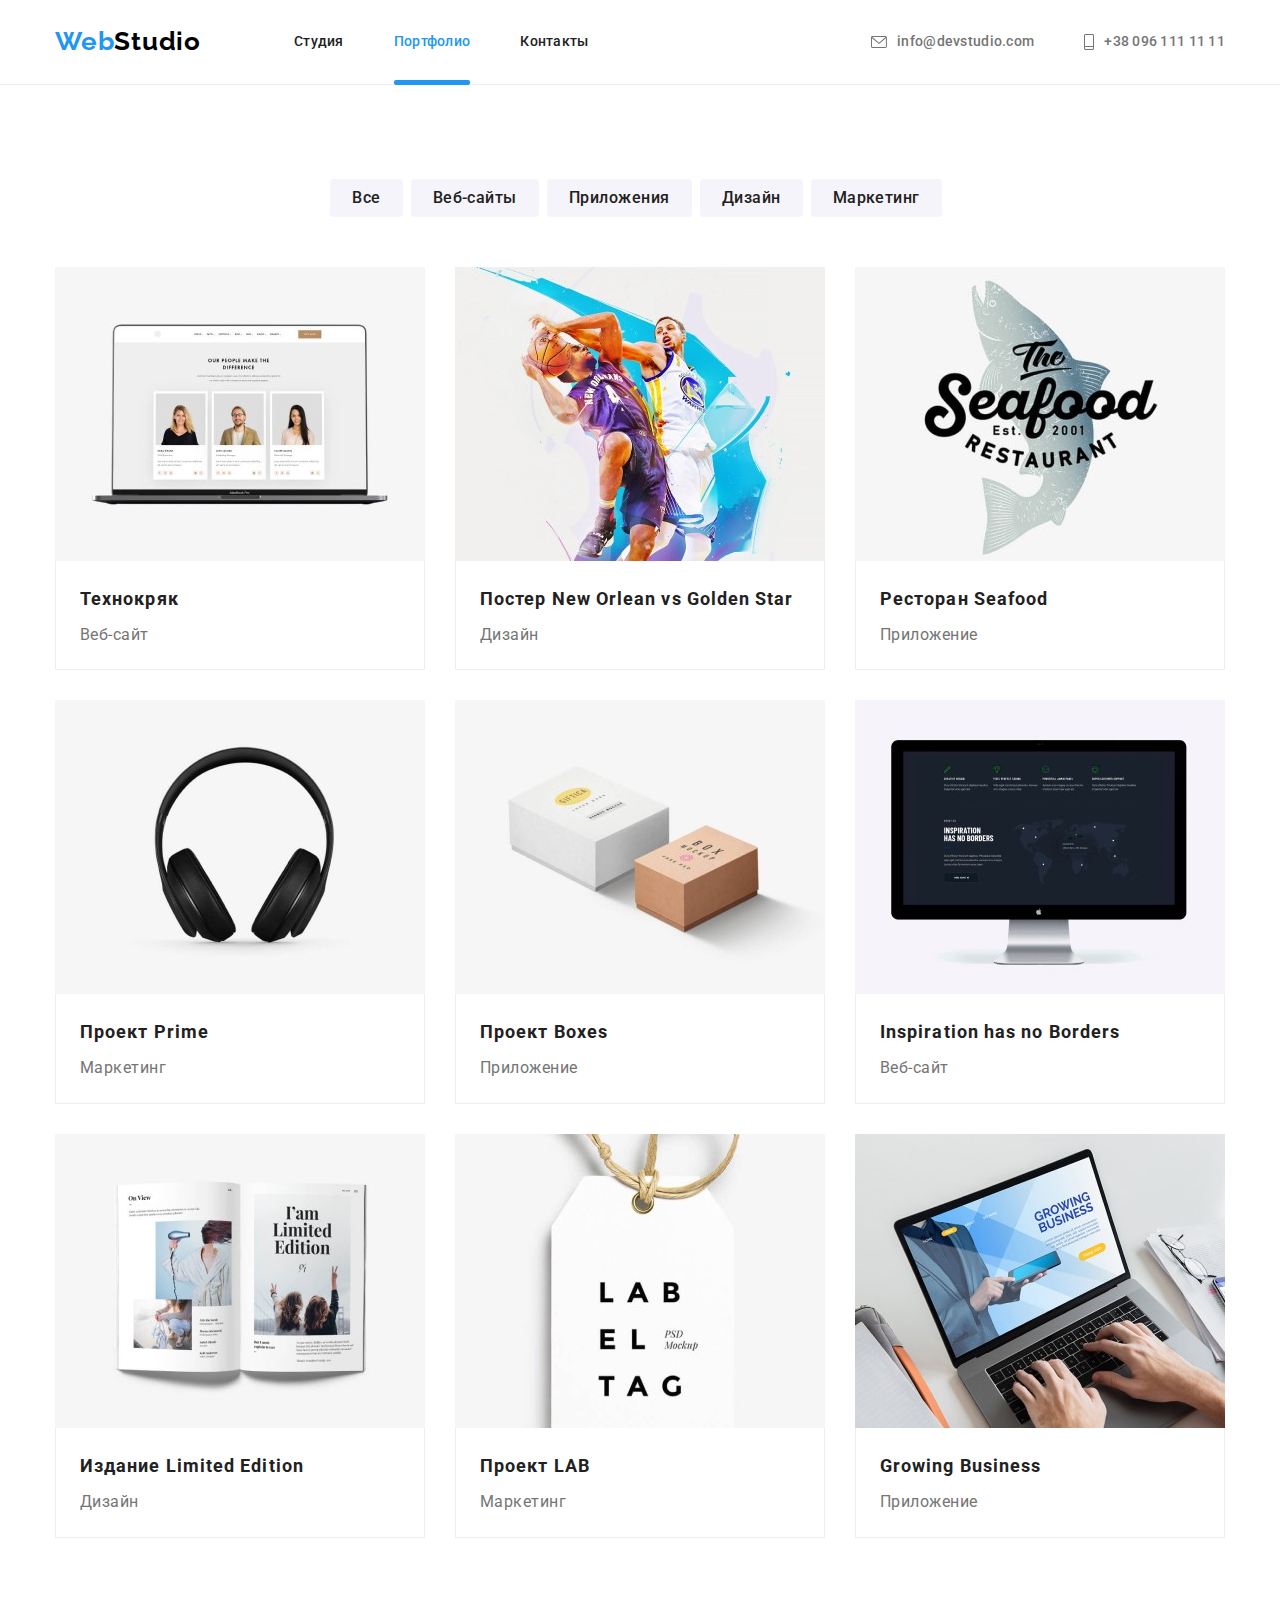
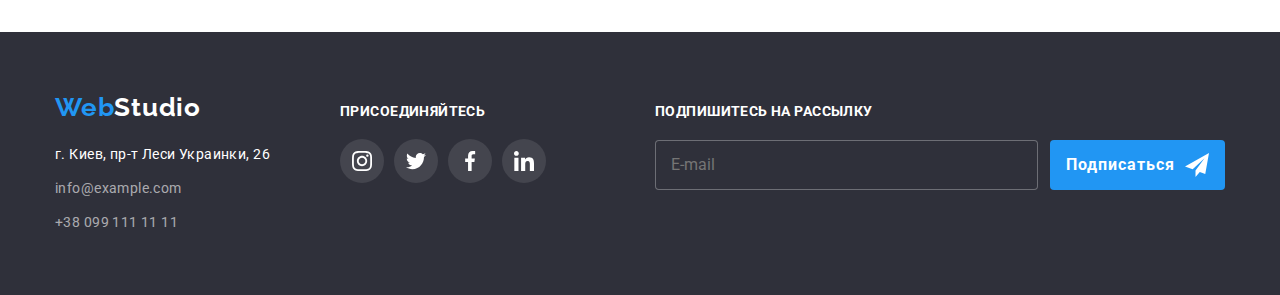
==== commit fde3abfe: "1" ====
--- a/portfolio.html
+++ b/portfolio.html
@@ -165,9 +165,6 @@
                                             loading="lazy"
                                             />
                                             </picture>
-                                            <!-- <img class="portfolio__img" src="" alt="фото" width="370" height="294">
-                                             -->
-
 
                                         <p class="portfolio__text-card"> Ресурс предлагает комплексные предложения с разным уровнем функционала и
                                             сервисов. Все это позволит посетителю получить исчерпывающие сведения о компании
--- a/css/main.min.css
+++ b/css/main.min.css
@@ -1,2 +1,2 @@
-ul{margin:0;padding:0;list-style:none}img{display:block;width:100%;height:auto}h1,h2,h3,h4,h5,h6,p{margin:0}a{list-style-type:none;text-decoration:none}:root{--title-text-color: #212121;--primary-text-color: #757575;--accent-color: #2196F3;--primary-background-color: #FFFFFF;--second-background-color: #2F303A;--third-background-color:#F5F4FA;--logo-text-color: #000000;--icon-color: #AFB1B8;--button-bg: #2196f3;--secondary-light-bg: #f5f4fa}.container{padding-left:15px;padding-right:15px;margin:0 auto;width:100%}@media screen and (min-width: 480px){.container{width:448px}}@media screen and (min-width: 480px){.container{width:448px}}@media screen and (min-width: 768px){.container{width:720px}}@media screen and (min-width: 1200px){.container{width:1200px}}html{-webkit-box-sizing:border-box;box-sizing:border-box}*,*::after,*::before{-webkit-box-sizing:inherit;box-sizing:inherit}body{color:var(--primary-text-color);background-color:var(--primary-background-color);font-family:'Roboto',sans-serif;letter-spacing:0.03em}.section{padding-top:60px;padding-bottom:60px}@media screen and (min-width: 768px){.section{padding-top:60px;padding-bottom:60px}}@media screen and (min-width: 1200px){.section{padding-top:94px;padding-bottom:94px}}.visually-hidden{position:absolute;width:1px;height:1px;margin:-1px;border:0;padding:0;white-space:nowrap;-webkit-clip-path:inset(100%);clip-path:inset(100%);clip:rect(0 0 0 0);overflow:hidden}.header{position:relative;border-bottom:1px solid #ececec}.header-container{position:relative;padding-top:10px;padding-bottom:10px}@media screen and (min-width: 768px){.header-container{display:-webkit-box;display:-ms-flexbox;display:flex;-webkit-box-align:center;-ms-flex-align:center;align-items:center;-webkit-box-orient:horizontal;-webkit-box-direction:normal;-ms-flex-direction:row;flex-direction:row}}@media screen and (min-width: 768px){.header-container{padding-top:0px;padding-bottom:0px}}.menu-button{margin:0;padding:0;border:none;background-color:transparent;position:absolute;top:6px;right:15px;display:-webkit-box;display:-ms-flexbox;display:flex;-webkit-box-pack:center;-ms-flex-pack:center;justify-content:center;-webkit-box-align:center;-ms-flex-align:center;align-items:center;background-color:#fff;cursor:pointer;border:none;background-color:transparent;z-index:10}@media screen and (max-width: 767px){.menu-button.is-open .icon-menu,.menu-button .icon-cross{display:none}}@media screen and (max-width: 767px){.menu-button.is-open .icon-cross{display:block}}@media screen and (min-width: 767px){.menu-button{display:none}}@media screen and (max-width: 767px){.menu-container{padding:40px 48px}}.menu-container{display:none}.menu-container.is-open{display:block;top:0;z-index:2;background-color:#fff}@media screen and (min-width: 768px){.menu-container{display:-webkit-box;display:-ms-flexbox;display:flex;-webkit-box-align:center;-ms-flex-align:center;align-items:center;width:100%}}.logo{font-family:'Raleway';font-style:normal;font-weight:700;font-size:26px;line-height:1.19;letter-spacing:0.03em;text-decoration:none}.logo.accent{color:var(--accent-color)}.logo.basic{color:var(--logo-text-color)}.navigation__logo{margin-right:93px}@media screen and (min-width: 768px) and (max-width: 1199.98px){.navigation__logo{margin-right:83px}}@media screen and (min-width: 768px){.navigation-list{display:-webkit-box;display:-ms-flexbox;display:flex}.navigation-list .link-navigation{display:block;padding-top:32px;padding-bottom:32px}}.navigation-list.item:not(:last-child){margin-right:50px}@media screen and (max-width: 767.98px){.navigation{margin-bottom:50px}}@media screen and (min-width: 768px){.navigation{display:-webkit-box;display:-ms-flexbox;display:flex;-webkit-box-align:center;-ms-flex-align:center;align-items:center}}@media screen and (min-width: 768px){.header-group{display:-webkit-box;display:-ms-flexbox;display:flex;margin-left:auto}}.item-navigation{list-style-type:none}.item-navigation:not(:last-child){margin-bottom:34px}@media screen and (min-width: 768px){.item-navigation:not(:last-child){margin-right:50px;margin-bottom:0}}@media screen and (min-width: 768px) and (max-width: 1199.98px){.item-navigation:not(:last-child){margin-right:30px;margin-bottom:0}}.link-navigation{font-family:'Roboto';font-style:normal;font-weight:500;font-size:40px;line-height:1.4;letter-spacing:0.02em;color:var(--title-text-color);text-decoration:none;-webkit-transition:color 250ms cubic-bezier(0.4, 0, 0.2, 1);transition:color 250ms cubic-bezier(0.4, 0, 0.2, 1)}@media screen and (min-width: 768px){.link-navigation{font-size:14px}}.link-after{position:relative;color:var(--accent-color)}@media screen and (min-width: 768px){.link-after::after{position:absolute;content:"";display:block;width:100%;height:5px;border-radius:2px;background-color:var(--button-bg);left:0;bottom:0;bottom:-1px}}.group-item{list-style-type:none}@media screen and (min-width: 768px) and (max-width: 1199.98px){.group-item:not(:last-child){margin-bottom:10px}}@media screen and (min-width: 1200px){.group-item .link-contact--corent{margin-left:50px}}.link-contact{font-weight:500;line-height:1.4;letter-spacing:0.02em;color:var(--primary-text-color);text-decoration:none;-webkit-transition:color 250ms cubic-bezier(0.4, 0, 0.2, 1);transition:color 250ms cubic-bezier(0.4, 0, 0.2, 1)}@media screen and (max-width: 767px){.link-contact{font-size:24px}}@media screen and (min-width: 1200px){.link-contact{padding-top:32px;padding-bottom:32px;font-size:14px;line-height:1.14;margin-bottom:0}}@media screen and (min-width: 768px){.link-contact{-webkit-box-align:center;-ms-flex-align:center;align-items:center;display:-webkit-box;display:-ms-flexbox;display:flex}}@media screen and (max-width: 767px){.link-contact--corent{font-size:34px;color:var(--accent-color);display:block;padding-bottom:32px;font-weight:500;line-height:1.18;letter-spacing:0.02em}}@media screen and (max-width: 767px){.site-nav{display:-webkit-box;display:-ms-flexbox;display:flex;-webkit-box-orient:vertical;-webkit-box-direction:reverse;-ms-flex-direction:column-reverse;flex-direction:column-reverse}}@media screen and (min-width: 768px) and (max-width: 1199.98px){.site-nav{display:-webkit-box;display:-ms-flexbox;display:flex;-webkit-box-orient:vertical;-webkit-box-direction:normal;-ms-flex-direction:column;flex-direction:column;font-size:12px;line-height:1.16}}@media screen and (min-width: 768px){.site-nav.list{display:-webkit-box;display:-ms-flexbox;display:flex;margin-left:auto}}.link-navigation{cursor:pointer}.link-navigation:hover,.link-navigation:focus{color:var(--accent-color)}.link-contact{cursor:pointer}.link-contact:hover,.link-contact:focus{color:var(--accent-color)}.icon{margin-right:10px;fill:currentColor;-webkit-transition:color 250ms cubic-bezier(0.4, 0, 0.2, 1);transition:color 250ms cubic-bezier(0.4, 0, 0.2, 1)}@media screen and (max-width: 767px){.icon{display:none}}.icon:hover,.icon:focus{color:var(--accent-color)}.menu__link{font-weight:500;font-size:18px;line-height:22px;letter-spacing:0.02em;color:var(--accent-color)}.menu__list{display:none}@media screen and (max-width: 767px){.menu__list{display:-webkit-box;display:-ms-flexbox;display:flex;margin-top:150px}}.menu__item{display:inline-block;margin-right:10px;padding-right:10px;border-right:1px solid rgba(33,33,33,0.2)}.hero{background-position:center;background-size:contain;background-repeat:no-repeat;background-size:cover;margin-right:auto;margin-left:auto;text-align:center;background-color:#2F303A;background-image:-webkit-gradient(linear, left top, right top, from(rgba(47,48,58,0.4)), to(rgba(47,48,58,0.4))),url(../images/hero/Heade-s.jpg);background-image:linear-gradient(to right, rgba(47,48,58,0.4), rgba(47,48,58,0.4)),url(../images/hero/Heade-s.jpg)}@media screen and (max-width: 1199.98px){.hero{padding-top:118px;padding-bottom:118px}}@media screen and (min-width: 1200px){.hero{padding-top:200px;padding-bottom:200px;max-width:1600px;height:600px}}@media (min-device-pixel-ratio: 2), (-webkit-min-device-pixel-ratio: 2), (min-resolution: 192dpi), (min-resolution: 2dppx){.hero{background-image:-webkit-gradient(linear, left top, right top, from(rgba(47,48,58,0.4)), to(rgba(47,48,58,0.4))),url(../images/hero/Heade-s-2x.jpg);background-image:linear-gradient(to right, rgba(47,48,58,0.4), rgba(47,48,58,0.4)),url(../images/hero/Heade-s-2x.jpg)}}@media screen and (min-width: 768px) and (max-width: 1199.98px){.hero{background-image:-webkit-gradient(linear, left top, right top, from(rgba(47,48,58,0.4)), to(rgba(47,48,58,0.4))),url(../images/hero/Heade-m.jpg);background-image:linear-gradient(to right, rgba(47,48,58,0.4), rgba(47,48,58,0.4)),url(../images/hero/Heade-m.jpg)}}@media screen and (min-width: 768px) and (max-width: 1199.98px) and (min-device-pixel-ratio: 2), screen and (min-width: 768px) and (max-width: 1199.98px) and (-webkit-min-device-pixel-ratio: 2), screen and (min-width: 768px) and (max-width: 1199.98px) and (min-resolution: 192dpi), screen and (min-width: 768px) and (max-width: 1199.98px) and (min-resolution: 2dppx){.hero{background-image:-webkit-gradient(linear, left top, right top, from(rgba(47,48,58,0.4)), to(rgba(47,48,58,0.4))),url(../images/hero/Heade-m-2x.jpg);background-image:linear-gradient(to right, rgba(47,48,58,0.4), rgba(47,48,58,0.4)),url(../images/hero/Heade-m-2x.jpg)}}@media screen and (min-width: 1200px){.hero{background-image:-webkit-gradient(linear, left top, right top, from(rgba(47,48,58,0.4)), to(rgba(47,48,58,0.4))),url(../images/hero/Heade-l.jpg);background-image:linear-gradient(to right, rgba(47,48,58,0.4), rgba(47,48,58,0.4)),url(../images/hero/Heade-l.jpg)}}@media screen and (min-width: 1200px) and (min-device-pixel-ratio: 2), screen and (min-width: 1200px) and (-webkit-min-device-pixel-ratio: 2), screen and (min-width: 1200px) and (min-resolution: 192dpi), screen and (min-width: 1200px) and (min-resolution: 2dppx){.hero{background-image:-webkit-gradient(linear, left top, right top, from(rgba(47,48,58,0.4)), to(rgba(47,48,58,0.4))),url(../images/hero/Heade-l-2x.jpg);background-image:linear-gradient(to right, rgba(47,48,58,0.4), rgba(47,48,58,0.4)),url(../images/hero/Heade-l-2x.jpg)}}.hero__header{letter-spacing:0.06em;text-transform:uppercase;color:#FFFFFF}@media screen and (max-width: 1199.98px){.hero__header{max-width:360px;font-weight:900;font-size:26px;line-height:1.62;margin:0 auto 30px}}@media screen and (min-width: 1200px){.hero__header{font-weight:900;font-size:44px;line-height:1.5;text-align:center;margin-bottom:30px}}.button{background:#2196F3;font-weight:700;font-size:16px;line-height:1.8;color:#FFFFFF;-webkit-box-align:center;-ms-flex-align:center;align-items:center;text-align:center;border:0;-webkit-box-shadow:0px 4px 4px rgba(0,0,0,0.15);box-shadow:0px 4px 4px rgba(0,0,0,0.15);border-radius:4px;padding:10px 33px;cursor:pointer}.title-section{font-weight:700;letter-spacing:0.03em;color:var(--title-text-color);text-align:center}@media screen and (min-width: 480px){.title-section{font-size:28px;line-height:1.18;margin-bottom:30px}}@media screen and (min-width: 1200px){.title-section{margin-bottom:50px;font-size:36px;line-height:1.16}}@media screen and (min-width: 768px){.feature__list{display:-webkit-box;display:-ms-flexbox;display:flex;-ms-flex-wrap:wrap;flex-wrap:wrap}}@media screen and (min-width: 1200px){.feature__list{display:-webkit-box;display:-ms-flexbox;display:flex}}@media screen and (min-width: 480px){.feature__item{-ms-flex-preferred-size:100%;flex-basis:100%}}@media screen and (min-width: 768px){.feature__item{-ms-flex-preferred-size:calc((100% - 30px) / 2);flex-basis:calc((100% - 30px) / 2)}}@media screen and (min-width: 1200px){.feature__item{-ms-flex-preferred-size:calc((100% - 90px) / 4);flex-basis:calc((100% - 90px) / 4)}}@media screen and (max-width: 767.98px){.feature__item:not(:last-child){margin-bottom:30px}}@media screen and (min-width: 1200px){.feature__item:not(:last-child){margin-right:30px}}@media screen and (min-width: 768px) and (max-width: 1199.98px){.feature__item:not(:nth-last-child(-n+2)){margin-bottom:30px}.feature__item:nth-child(odd){margin-right:30px}}.feature__background{display:-webkit-box;display:-ms-flexbox;display:flex;height:120px;background-color:var(--secondary-light-bg);margin-bottom:30px;-webkit-box-align:center;-ms-flex-align:center;align-items:center;-webkit-box-pack:center;-ms-flex-pack:center;justify-content:center;border-radius:4px}.feature__name{font-weight:700;font-size:14px;line-height:1.14;letter-spacing:0.03em;text-transform:uppercase;color:var(--title-text-color);margin-bottom:10px}@media screen and (max-width: 767.98px){.feature__name{text-align:center}}.feature__description{font-weight:400;font-size:14px;line-height:1.8;letter-spacing:0.03em;color:var(--primary-text-color)}.development{padding-top:0px;display:none}@media screen and (min-width: 1200px){.development{display:block}}.development__list{display:-webkit-box;display:-ms-flexbox;display:flex}.development__item{margin-right:30px;position:relative}.development__item:nth-child(3n){margin-right:0}.development__text-thumb{color:var(--primary-background-color);font-weight:700;text-transform:uppercase;letter-spacing:0.03em;font-size:14px;line-height:1.14}.development__over-thumb{position:absolute;display:-webkit-box;display:-ms-flexbox;display:flex;-webkit-box-pack:center;-ms-flex-pack:center;justify-content:center;-webkit-box-align:center;-ms-flex-align:center;align-items:center;width:370px;height:70px;left:0;bottom:0;background-color:rgba(47,48,58,0.8)}.team{background:#F5F4FA}@media screen and (min-width: 768px){.list.team__list{display:-webkit-box;display:-ms-flexbox;display:flex;-ms-flex-wrap:wrap;flex-wrap:wrap}}@media screen and (min-width: 1200px){.list.team__list{display:-webkit-box;display:-ms-flexbox;display:flex}}.team__card{background-color:var(--primary-background-color);-webkit-box-shadow:0px 1px 3px rgba(0,0,0,0.12),0px 1px 1px rgba(0,0,0,0.14),0px 2px 1px rgba(0,0,0,0.2);box-shadow:0px 1px 3px rgba(0,0,0,0.12),0px 1px 1px rgba(0,0,0,0.14),0px 2px 1px rgba(0,0,0,0.2);border-radius:0px 0px 4px 4px}@media screen and (min-width: 480px){.team__card{-ms-flex-preferred-size:100%;flex-basis:100%}}@media screen and (min-width: 768px){.team__card{-ms-flex-preferred-size:calc((100% - 30px) / 2);flex-basis:calc((100% - 30px) / 2)}}@media screen and (min-width: 1200px){.team__card{-ms-flex-preferred-size:calc((100% - 90px) / 4);flex-basis:calc((100% - 90px) / 4);margin-right:30px}.team__card:last-child{margin-right:0}}@media screen and (min-width: 768px) and (max-width: 1199.98px){.team__card:not(:nth-last-child(-n+2)){margin-bottom:30px}.team__card:nth-child(odd){margin-right:30px}}@media screen and (max-width: 767.98px){.team__card:not(:last-child){margin-bottom:30px}}.team__command-title{padding-top:30px;padding-bottom:30px;text-align:center}.team__name{font-weight:500;font-size:16px;line-height:1.18;text-align:center;letter-spacing:0.03em;color:var(--title-text-color);margin-bottom:10px}.team__job{font-weight:400;font-size:16px;line-height:1.18;text-align:center;letter-spacing:0.03em;color:var(--primary-text-color)}.socials{display:-webkit-box;display:-ms-flexbox;display:flex;-webkit-box-pack:center;-ms-flex-pack:center;justify-content:center;-webkit-box-align:center;-ms-flex-align:center;align-items:center;margin-top:16px}.socials__item:not(:last-child){margin-right:10px}.socials-link{display:-webkit-box;display:-ms-flexbox;display:flex;-webkit-box-align:center;-ms-flex-align:center;align-items:center;-webkit-box-pack:center;-ms-flex-pack:center;justify-content:center;fill:var(--icon-color);width:44px;height:44px;background-color:rgba(255,255,255,0.1);border-radius:50%;-webkit-transition:background-color 250ms cubic-bezier(0.4, 0, 0.2, 1);transition:background-color 250ms cubic-bezier(0.4, 0, 0.2, 1)}.socials-link:hover,.socials-link:focus{background-color:var(--button-bg)}.socials-link:hover .socials__icon,.socials-link:focus .socials__icon{fill:var(--primary-background-color)}.socials__item{display:-webkit-box;display:-ms-flexbox;display:flex;-webkit-box-pack:center;-ms-flex-pack:center;justify-content:center;-webkit-box-align:center;-ms-flex-align:center;align-items:center;width:44px;height:44px;padding:0px;border:none;background-color:var(--primary-background-color);border-radius:50%;background-repeat:no-repeat;background-size:20px;background-position:center;color:var(--icon-color)}.socials__icon{fill:var(--icon-color);-webkit-transition:fill 250ms cubic-bezier(0.4, 0, 0.2, 1);transition:fill 250ms cubic-bezier(0.4, 0, 0.2, 1)}.clients__list{display:-webkit-box;display:-ms-flexbox;display:flex;margin:-15px}@media screen and (max-width: 1199.98px){.clients__list{-ms-flex-wrap:wrap;flex-wrap:wrap;-webkit-box-pack:center;-ms-flex-pack:center;justify-content:center}}.clients__item{display:-webkit-box;display:-ms-flexbox;display:flex;-webkit-box-align:center;-ms-flex-align:center;align-items:center;-webkit-box-pack:center;-ms-flex-pack:center;justify-content:center;-webkit-box-sizing:border-box;box-sizing:border-box;cursor:pointer;height:92px;margin:15px}@media screen and (min-width: 480px){.clients__item{-ms-flex-preferred-size:calc((100% - 60px) / 2);flex-basis:calc((100% - 60px) / 2)}}@media screen and (min-width: 768px) and (max-width: 1199.98px){.clients__item{-ms-flex-preferred-size:calc((100% - 90px) / 3);flex-basis:calc((100% - 90px) / 3)}}@media screen and (min-width: 1200px){.clients__item{-ms-flex-preferred-size:calc((100% - 180px) / 6);flex-basis:calc((100% - 180px) / 6)}}.clients__link{display:-webkit-box;display:-ms-flexbox;display:flex;width:100%;height:100%;-webkit-box-pack:center;-ms-flex-pack:center;justify-content:center;-webkit-box-align:center;-ms-flex-align:center;align-items:center;color:var(--icon-color);border:1px solid var(--icon-color);border-radius:4px;cursor:pointer;-webkit-transition:color 250ms cubic-bezier(0.4, 0, 0.2, 1),border 250ms cubic-bezier(0.4, 0, 0.2, 1);transition:color 250ms cubic-bezier(0.4, 0, 0.2, 1),border 250ms cubic-bezier(0.4, 0, 0.2, 1)}.clients__link:hover,.clients__link:focus{color:var(--button-bg);border:1px solid var(--button-bg)}.clients__logo{width:106px;height:60px;fill:currentColor}.footer{background-color:var(--second-background-color);padding-top:60px;padding-bottom:60px}@media screen and (max-width: 1198px){.footer{text-align:center}}@media screen and (min-width: 768px){.footer-flex{display:-webkit-box;display:-ms-flexbox;display:flex;-ms-flex-wrap:wrap;flex-wrap:wrap;-ms-flex-pack:distribute;justify-content:space-around}}@media screen and (min-width: 768px) and (min-width: 768px) and (max-width: 1199.98px){.footer-flex{display:-webkit-box;display:-ms-flexbox;display:flex;-ms-flex-wrap:wrap;flex-wrap:wrap;-webkit-box-align:baseline;-ms-flex-align:baseline;align-items:baseline}}@media screen and (min-width: 1200px){.footer-flex{display:-webkit-box;display:-ms-flexbox;display:flex;-webkit-box-align:baseline;-ms-flex-align:baseline;align-items:baseline}}@media screen and (max-width: 768px){.footer-form-container{display:-webkit-box;display:-ms-flexbox;display:flex;-webkit-box-orient:vertical;-webkit-box-direction:normal;-ms-flex-direction:column;flex-direction:column;-webkit-box-align:center;-ms-flex-align:center;align-items:center}}@media screen and (min-width: 768px) and (max-width: 1199.98px){.footer-form-container{width:100%;margin-top:60px}}@media screen and (min-width: 1200px){.footer-form-container{width:570px;text-align:start;margin-left:auto}}.address-item{list-style-type:none}.link-map{font-family:'Roboto';font-style:normal;font-weight:400;font-size:14px;line-height:1.7;letter-spacing:0.03em;color:var(--primary-background-color);text-decoration:none}.link-address{font-family:'Roboto';font-style:normal;font-weight:400;font-size:14px;line-height:1.8;letter-spacing:0.03em;color:rgba(255,255,255,0.6);text-decoration:none}.footer .logo-position{display:block;margin-bottom:20px}.logotype{font-family:'Raleway';font-weight:700;font-size:26px;line-height:1.19;letter-spacing:0.03em;text-decoration:none;margin-bottom:20px}.logotype .start{color:var(--accent-color)}.logotype .end{color:var(--primary-background-color)}.address-item.map{margin-bottom:9px}.address-item.address{margin-bottom:9px}.footer-social-list{-webkit-box-pack:center;-ms-flex-pack:center;justify-content:center;display:-webkit-box;display:-ms-flexbox;display:flex}@media screen and (min-width: 1200px){.footer-social-list{display:-webkit-box;display:-ms-flexbox;display:flex;-webkit-box-pack:center;-ms-flex-pack:center;justify-content:center}}@media screen and (min-width: 1200px){.footer-social{margin-left:70px}}@media screen and (max-width: 1199.98px){.footer-social{margin-bottom:60px;margin-top:60px}}.footer-so-text{font-family:Roboto;font-style:normal;font-weight:700;font-size:14px;line-height:1.16;letter-spacing:0.03em;text-transform:uppercase;color:#ffffff;margin-bottom:20px}.footer-socials-icon{width:20px;height:20px;fill:#ffffff}.footer-socials-item:not(:last-child){margin-right:10px}.footer-text-subscribe{display:inline-block;margin-bottom:20px;color:#fff;line-height:1.14;text-transform:uppercase}@media screen and (min-width: 768px) and (max-width: 1198){.form-subscribe{display:-webkit-box;display:-ms-flexbox;display:flex;-webkit-box-orient:vertical;-webkit-box-direction:normal;-ms-flex-direction:column;flex-direction:column;-webkit-box-align:center;-ms-flex-align:center;align-items:center;width:100%}}@media screen and (max-width: 1199.98px){.form-subscribe{display:-webkit-box;display:-ms-flexbox;display:flex;-webkit-box-orient:vertical;-webkit-box-direction:normal;-ms-flex-direction:column;flex-direction:column;-webkit-box-align:center;-ms-flex-align:center;align-items:center;width:100%}}@media screen and (min-width: 1200px){.form-subscribe{display:-webkit-box;display:-ms-flexbox;display:flex;-webkit-box-align:baseline;-ms-flex-align:baseline;align-items:baseline}}.input-email{width:100%;height:50px;border-radius:4px;padding:15px;font-size:16px;line-height:1.25;color:#fff;background-color:var(--second-background-color);border:1px solid rgba(255,255,255,0.3);outline:1;-webkit-transition:border 250ms cubic-bezier(0.4, 0, 0.2, 1),-webkit-box-shadow 250ms cubic-bezier(0.4, 0, 0.2, 1);transition:border 250ms cubic-bezier(0.4, 0, 0.2, 1),-webkit-box-shadow 250ms cubic-bezier(0.4, 0, 0.2, 1);transition:border 250ms cubic-bezier(0.4, 0, 0.2, 1),box-shadow 250ms cubic-bezier(0.4, 0, 0.2, 1);transition:border 250ms cubic-bezier(0.4, 0, 0.2, 1),box-shadow 250ms cubic-bezier(0.4, 0, 0.2, 1),-webkit-box-shadow 250ms cubic-bezier(0.4, 0, 0.2, 1)}.input-email:hover,.input-email:focus{outline:0;border:1px solid rgba(255,255,255,0.6);-webkit-box-shadow:0px 4px 4px rgba(0,0,0,0.171);box-shadow:0px 4px 4px rgba(0,0,0,0.171)}@media screen and (max-width: 1199.98px){.input-email{margin-bottom:20px}}@media screen and (min-width: 768px) and (max-width: 1199.98px){.input-email{width:450px}}@media screen and (min-width: 1200px){.input-email{margin-right:12px}}.button-subscribe{padding:10px 16px;width:200px;height:50px;background-color:var(--button-bg);color:var(--primary-background-color);font-weight:700;font-size:16px;line-height:1.87;letter-spacing:0.06em;cursor:pointer;border-radius:4px;border:0;-webkit-box-shadow:250 ms cubic-bezier(0.4, 0, 0.2, 1);box-shadow:250 ms cubic-bezier(0.4, 0, 0.2, 1)}.button-subscribe:hover,.button-subscribe:focus{-webkit-box-shadow:0px 4px 4px rgba(0,0,0,0.153);box-shadow:0px 4px 4px rgba(0,0,0,0.153)}.footer-button-content{-webkit-box-pack:center;-ms-flex-pack:center;justify-content:center;-webkit-box-align:center;-ms-flex-align:center;align-items:center}@media screen and (min-width: 1200px){.footer-button-content{display:-webkit-box;display:-ms-flexbox;display:flex;-webkit-box-pack:center;-ms-flex-pack:center;justify-content:center;-webkit-box-align:center;-ms-flex-align:center;align-items:center}}.footer-button-icon{margin-left:10px}.portfolio__button-list{list-style-type:none;display:-webkit-box;display:-ms-flexbox;display:flex;-ms-flex-wrap:wrap;flex-wrap:wrap;margin-bottom:40px}@media screen and (min-width: 768px){.portfolio__button-list{-webkit-box-pack:center;-ms-flex-pack:center;justify-content:center;margin-bottom:30px}}@media screen and (min-width: 1200px){.portfolio__button-list{-webkit-box-pack:center;-ms-flex-pack:center;justify-content:center;margin-bottom:50px}}.portfolio__info{-webkit-box-flex:1;-ms-flex-positive:1;flex-grow:1;padding:20px 24px;border-bottom:1px solid #eee;border-left:1px solid #eee;border-right:1px solid #eee}.btn{cursor:pointer;font-weight:500;font-size:16px;line-height:1.62;text-align:center;letter-spacing:0.03em;color:var(--title-text-color);background-color:#F5F4FA;border:0;border-radius:4px;padding:6px 22px;-webkit-transition:color 250ms cubic-bezier(0.4, 0, 0.2, 1),background 250ms cubic-bezier(0.4, 0, 0.2, 1),border-radius 250ms cubic-bezier(0.4, 0, 0.2, 1),-webkit-box-shadow 250ms cubic-bezier(0.4, 0, 0.2, 1);transition:color 250ms cubic-bezier(0.4, 0, 0.2, 1),background 250ms cubic-bezier(0.4, 0, 0.2, 1),border-radius 250ms cubic-bezier(0.4, 0, 0.2, 1),-webkit-box-shadow 250ms cubic-bezier(0.4, 0, 0.2, 1);transition:color 250ms cubic-bezier(0.4, 0, 0.2, 1),background 250ms cubic-bezier(0.4, 0, 0.2, 1),box-shadow 250ms cubic-bezier(0.4, 0, 0.2, 1),border-radius 250ms cubic-bezier(0.4, 0, 0.2, 1);transition:color 250ms cubic-bezier(0.4, 0, 0.2, 1),background 250ms cubic-bezier(0.4, 0, 0.2, 1),box-shadow 250ms cubic-bezier(0.4, 0, 0.2, 1),border-radius 250ms cubic-bezier(0.4, 0, 0.2, 1),-webkit-box-shadow 250ms cubic-bezier(0.4, 0, 0.2, 1)}.btn:hover,.btn:focus{background:var(--accent-color);color:var(--primary-background-color);border-radius:4px;-webkit-box-shadow:0px 3px 1px rgba(0,0,0,0.1),0px 1px 2px rgba(0,0,0,0.08),0px 2px 2px rgba(0,0,0,0.12);box-shadow:0px 3px 1px rgba(0,0,0,0.1),0px 1px 2px rgba(0,0,0,0.08),0px 2px 2px rgba(0,0,0,0.12)}.btn:active{color:var(--title-text-color)}.portfolio__filter-button{margin-right:8px}@media screen and (max-width: 767.98px){.portfolio__filter-button:not(:nth-last-child(-n+2)){margin-bottom:15px}}.portfolio__card-list{display:-webkit-box;display:-ms-flexbox;display:flex;-ms-flex-wrap:wrap;flex-wrap:wrap}@media screen and (max-width: 1199.98px){.portfolio__card-example{display:block;width:100%}}@media screen and (min-width: 768px) and (max-width: 1199.98px){.portfolio__card-example{-ms-flex-preferred-size:calc((100% - 30px) / 2);flex-basis:calc((100% - 30px) / 2)}}@media screen and (min-width: 1200px){.portfolio__card-example{margin-right:30px;margin-bottom:30px}.portfolio__card-example:nth-child(3n){margin-right:0}.portfolio__card-example:nth-last-child(-n+3){margin-bottom:0}}@media screen and (max-width: 1199.98px){.portfolio__card-example:not(:last-child){margin-bottom:30px}}@media screen and (min-width: 768px) and (max-width: 1199.98px){.portfolio__card-example:nth-child(odd){margin-right:30px}}@media screen and (min-width: 768px) and (max-width: 1199.98px){.portfolio__card-example:nth-child(odd){margin-right:30px}}.portfolio__name-works{font-weight:700;font-size:18px;line-height:2;letter-spacing:0.06em;color:var(--title-text-color);margin-bottom:4px}.portfolio__type{font-weight:400;font-size:16px;line-height:1.8;letter-spacing:0.03em;color:var(--primary-text-color)}.portfolio__link{display:-webkit-box;display:-ms-flexbox;display:flex;-webkit-box-orient:vertical;-webkit-box-direction:normal;-ms-flex-direction:column;flex-direction:column;height:100%;-webkit-transition:-webkit-box-shadow 250ms cubic-bezier(0.4, 0, 0.2, 1);transition:-webkit-box-shadow 250ms cubic-bezier(0.4, 0, 0.2, 1);transition:box-shadow 250ms cubic-bezier(0.4, 0, 0.2, 1);transition:box-shadow 250ms cubic-bezier(0.4, 0, 0.2, 1), -webkit-box-shadow 250ms cubic-bezier(0.4, 0, 0.2, 1)}.portfolio__link:hover,.portfolio__link:focus{-webkit-box-shadow:0px 1px 1px rgba(0,0,0,0.12),0px 4px 4px rgba(0,0,0,0.06),1px 4px 6px rgba(0,0,0,0.16);box-shadow:0px 1px 1px rgba(0,0,0,0.12),0px 4px 4px rgba(0,0,0,0.06),1px 4px 6px rgba(0,0,0,0.16)}.portfolio__thumb-card{position:relative;overflow:hidden}.portfolio__text-card{position:absolute;display:-webkit-box;display:-ms-flexbox;display:flex;top:0;left:0;width:100%;height:100%;padding:63px 24px;font-size:18px;line-height:1.56;letter-spacing:0.03em;color:var(--primary-background-color);background-color:rgba(33,150,243,0.9);-webkit-transform:translateY(100%);transform:translateY(100%);-webkit-transition:-webkit-transform 250ms cubic-bezier(0.4, 0, 0.2, 1);transition:-webkit-transform 250ms cubic-bezier(0.4, 0, 0.2, 1);transition:transform 250ms cubic-bezier(0.4, 0, 0.2, 1);transition:transform 250ms cubic-bezier(0.4, 0, 0.2, 1), -webkit-transform 250ms cubic-bezier(0.4, 0, 0.2, 1)}.portfolio__link:hover .portfolio__text-card,.portfolio__link:focus .portfolio__text-card{-webkit-transform:translateY(0);transform:translateY(0)}.backdrop.is-hidden{opacity:0;pointer-events:none}.backdrop{position:fixed;top:0;left:0;padding:93px 15px;z-index:10;overflow-y:scroll;width:100%;height:100%;opacity:1;-webkit-transition:opacity 250ms cubic-bezier(0.4, 0, 0.2, 1);transition:opacity 250ms cubic-bezier(0.4, 0, 0.2, 1);background:rgba(0,0,0,0.2)}.modal{background-color:#fff}@media screen and (min-width: 480px){.modal{position:relative;opacity:1;-webkit-transition:opacity 250ms cubic-bezier(0.4, 0, 0.2, 1);transition:opacity 250ms cubic-bezier(0.4, 0, 0.2, 1);-webkit-transition:opacity 250ms cubic-bezier(0.4, 0, 0.2, 1),background-color 250ms cubic-bezier(0.4, 0, 0.2, 1),-webkit-transform 250ms cubic-bezier(0.4, 0, 0.2, 1),-webkit-box-shadow 250ms cubic-bezier(0.4, 0, 0.2, 1);transition:opacity 250ms cubic-bezier(0.4, 0, 0.2, 1),background-color 250ms cubic-bezier(0.4, 0, 0.2, 1),-webkit-transform 250ms cubic-bezier(0.4, 0, 0.2, 1),-webkit-box-shadow 250ms cubic-bezier(0.4, 0, 0.2, 1);transition:transform 250ms cubic-bezier(0.4, 0, 0.2, 1),box-shadow 250ms cubic-bezier(0.4, 0, 0.2, 1),opacity 250ms cubic-bezier(0.4, 0, 0.2, 1),background-color 250ms cubic-bezier(0.4, 0, 0.2, 1);transition:transform 250ms cubic-bezier(0.4, 0, 0.2, 1),box-shadow 250ms cubic-bezier(0.4, 0, 0.2, 1),opacity 250ms cubic-bezier(0.4, 0, 0.2, 1),background-color 250ms cubic-bezier(0.4, 0, 0.2, 1),-webkit-transform 250ms cubic-bezier(0.4, 0, 0.2, 1),-webkit-box-shadow 250ms cubic-bezier(0.4, 0, 0.2, 1);background-color:#fff;-webkit-box-shadow:0px 1px 3px rgba(0,0,0,0.12),0px 1px 1px rgba(0,0,0,0.14),0px 2px 1px rgba(0,0,0,0.2);box-shadow:0px 1px 3px rgba(0,0,0,0.12),0px 1px 1px rgba(0,0,0,0.14),0px 2px 1px rgba(0,0,0,0.2);border-radius:4px;padding:40px;cursor:pointer;width:100%}}@media screen and (min-width: 768px) and (max-width: 1199.98px){.modal{position:absolute;top:50%;left:50%;-webkit-transform:translate(-50%, -50%) scale(1);transform:translate(-50%, -50%) scale(1);max-width:450px;width:100%}}@media screen and (min-width: 1200px){.modal{max-width:528px;max-height:581px;position:absolute;top:50%;left:50%;-webkit-transform:translate(-50%, -50%);transform:translate(-50%, -50%);padding:40px;background-color:var(--primary-background-color);background:#FFFFFF;-webkit-transition:opacity 250ms cubic-bezier(0.4, 0, 0.2, 1);transition:opacity 250ms cubic-bezier(0.4, 0, 0.2, 1);-webkit-box-shadow:0px 1px 3px rgba(0,0,0,0.12),0px 1px 1px rgba(0,0,0,0.14),0px 2px 1px rgba(0,0,0,0.2);box-shadow:0px 1px 3px rgba(0,0,0,0.12),0px 1px 1px rgba(0,0,0,0.14),0px 2px 1px rgba(0,0,0,0.2);border-radius:4px}}.close-button{position:absolute;top:8px;right:8px;width:30px;height:30px;background-color:var(--primary-background-color);border:1px solid rgba(0,0,0,0.1);border-radius:50%;cursor:pointer;-webkit-transition:border-color 250ms cubic-bezier(0.4, 0, 0.2, 1);transition:border-color 250ms cubic-bezier(0.4, 0, 0.2, 1)}.close-button:hover,.close-button:focus{border-color:var(--button-bg)}.data-user{display:-webkit-box;display:-ms-flexbox;display:flex;-webkit-box-pack:center;-ms-flex-pack:center;justify-content:center;margin-bottom:12px;font-weight:700;font-size:20px;line-height:1.15;color:var(--title-text-color);text-align:center}.modal-form-field{position:relative;display:block;margin-bottom:10px}.modal-form-coment{position:relative;display:block;margin-bottom:20px}.form-input-comments:hover,.form-input-comments:focus{border-color:var(--accent-color);outline:0}.form-label{display:inline-block;margin-bottom:4px;font-size:12px;line-height:1.17;letter-spacing:0.01em}.form-input{display:-webkit-box;display:-ms-flexbox;display:flex;width:100%;height:40px;padding:12px 16px;padding-left:42px;line-height:1.14;letter-spacing:0.01em;color:var(--title-text-color);border:1px solid rgba(33,33,33,0.2);border-radius:4px}.form-input:hover,.form-input:focus{border-color:var(--accent-color);outline:0}.form-input:focus ~ .form-input-icon{fill:var(--accent-color)}.form-input-comments{display:-webkit-box;display:-ms-flexbox;display:flex;width:100%;height:120px;padding:12px 16px;line-height:1.14;letter-spacing:0.01em;color:var(--title-text-color);border:1px solid rgba(33,33,33,0.2);border-radius:4px;resize:none;font-weight:400;font-size:12px}.form-input-comments::-webkit-input-placeholder{font-weight:400;font-size:12px;line-height:14px;letter-spacing:0.01em;color:rgba(117,117,117,0.5)}.form-input-comments:-ms-input-placeholder{font-weight:400;font-size:12px;line-height:14px;letter-spacing:0.01em;color:rgba(117,117,117,0.5)}.form-input-comments::-ms-input-placeholder{font-weight:400;font-size:12px;line-height:14px;letter-spacing:0.01em;color:rgba(117,117,117,0.5)}.form-input-comments::placeholder{font-weight:400;font-size:12px;line-height:14px;letter-spacing:0.01em;color:rgba(117,117,117,0.5)}.form-input-icon{position:absolute;top:50%;left:13px;fill:black}.form-checkbox{display:-webkit-box;display:-ms-flexbox;display:flex;-webkit-box-pack:center;-ms-flex-pack:center;justify-content:center;-webkit-box-align:center;-ms-flex-align:center;align-items:center;margin-bottom:30px}.checkbox-container{position:relative;display:block;width:16px;height:15px;margin-right:8px;cursor:pointer}.checkbox-icon-checked{position:absolute;top:0;left:0;border-radius:2px;width:16px;height:15px;-webkit-transform:scale(0.2);transform:scale(0.2);opacity:0;-webkit-transition:opacity 250ms cubic-bezier(0.4, 0, 0.2, 1),-webkit-transform 250ms cubic-bezier(0.4, 0, 0.2, 1);transition:opacity 250ms cubic-bezier(0.4, 0, 0.2, 1),-webkit-transform 250ms cubic-bezier(0.4, 0, 0.2, 1);transition:transform 250ms cubic-bezier(0.4, 0, 0.2, 1),opacity 250ms cubic-bezier(0.4, 0, 0.2, 1);transition:transform 250ms cubic-bezier(0.4, 0, 0.2, 1),opacity 250ms cubic-bezier(0.4, 0, 0.2, 1),-webkit-transform 250ms cubic-bezier(0.4, 0, 0.2, 1)}.checkbox-icon-unchecked{position:absolute;top:0;left:0;display:block;width:16px;height:15px;border:2px solid var(--title-text-color);border-radius:2px;-webkit-transition:border-color 250ms cubic-bezier(0.4, 0, 0.2, 1);transition:border-color 250ms cubic-bezier(0.4, 0, 0.2, 1)}.checkbox:checked+.checkbox-icon-checked{-webkit-transform:scale(1);transform:scale(1);opacity:1;background-color:var(--accent-color)}.checkbox:checked ~ .checkbox-icon-unchecked{border-color:var(--accent-color)}.checkbox:focus ~ .checkbox-icon-unchecked,.checkbox:hover ~ .checkbox-icon-unchecked{border-color:var(--accent-color)}.checkbox:focus:checked ~ .checkbox-icon-unchecked,.checkbox:hover:checked ~ .checkbox-icon-unchecked{border-color:var(--accent-color)}.checkbox{position:absolute;white-space:nowrap;width:1px;height:1px;overflow:hidden;border:0;padding:0;clip:rect(0 0 0 0);-webkit-clip-path:inset(50%);clip-path:inset(50%);margin:-1px}.checkbox-label{font-size:14px;line-height:1.71;cursor:pointer;-webkit-user-select:none;-moz-user-select:none;-ms-user-select:none;user-select:none}@media screen and (max-width: 1199.98px){.checkbox-label{font-size:12px;letter-spacing:0.03em}}.checkbox-label-link{color:var(--accent-color);-webkit-text-decoration-line:underline;text-decoration-line:underline}.button-subscribe-crnter{display:block;margin:auto}
+ul{margin:0;padding:0;list-style:none}img{display:block;width:100%;height:auto}h1,h2,h3,h4,h5,h6,p{margin:0}a{list-style-type:none;text-decoration:none}:root{--title-text-color: #212121;--primary-text-color: #757575;--accent-color: #2196F3;--primary-background-color: #FFFFFF;--second-background-color: #2F303A;--third-background-color:#F5F4FA;--logo-text-color: #000000;--icon-color: #AFB1B8;--button-bg: #2196f3;--secondary-light-bg: #f5f4fa}.container{padding-left:15px;padding-right:15px;margin:0 auto;width:100%}@media screen and (min-width: 480px){.container{width:448px}}@media screen and (min-width: 480px){.container{width:448px}}@media screen and (min-width: 768px){.container{width:720px}}@media screen and (min-width: 1200px){.container{width:1200px}}html{-webkit-box-sizing:border-box;box-sizing:border-box}*,*::after,*::before{-webkit-box-sizing:inherit;box-sizing:inherit}body{color:var(--primary-text-color);background-color:var(--primary-background-color);font-family:'Roboto',sans-serif;letter-spacing:0.03em}.section{padding-top:60px;padding-bottom:60px}@media screen and (min-width: 768px){.section{padding-top:60px;padding-bottom:60px}}@media screen and (min-width: 1200px){.section{padding-top:94px;padding-bottom:94px}}.visually-hidden{position:absolute;width:1px;height:1px;margin:-1px;border:0;padding:0;white-space:nowrap;-webkit-clip-path:inset(100%);clip-path:inset(100%);clip:rect(0 0 0 0);overflow:hidden}.header{position:relative;border-bottom:1px solid #ececec}.header-container{position:relative;padding-top:10px;padding-bottom:10px}@media screen and (min-width: 768px){.header-container{display:-webkit-box;display:-ms-flexbox;display:flex;-webkit-box-align:center;-ms-flex-align:center;align-items:center;-webkit-box-orient:horizontal;-webkit-box-direction:normal;-ms-flex-direction:row;flex-direction:row}}@media screen and (min-width: 768px){.header-container{padding-top:0px;padding-bottom:0px}}.menu-button{margin:0;padding:0;border:none;background-color:transparent;position:absolute;top:6px;right:15px;display:-webkit-box;display:-ms-flexbox;display:flex;-webkit-box-pack:center;-ms-flex-pack:center;justify-content:center;-webkit-box-align:center;-ms-flex-align:center;align-items:center;background-color:#fff;cursor:pointer;border:none;background-color:transparent;z-index:10}@media screen and (max-width: 767px){.menu-button.is-open .icon-menu,.menu-button .icon-cross{display:none}}@media screen and (max-width: 767px){.menu-button.is-open .icon-cross{display:block}}@media screen and (min-width: 767px){.menu-button{display:none}}@media screen and (max-width: 767px){.menu-container{padding:40px 48px}}.menu-container{display:none}.menu-container.is-open{display:-webkit-box;display:-ms-flexbox;display:flex;-webkit-box-orient:vertical;-webkit-box-direction:normal;-ms-flex-direction:column;flex-direction:column;top:0;z-index:2;background-color:#fff;height:100vh}@media screen and (min-width: 768px){.menu-container{display:-webkit-box;display:-ms-flexbox;display:flex;-webkit-box-align:center;-ms-flex-align:center;align-items:center;width:100%}}.logo{font-family:'Raleway';font-style:normal;font-weight:700;font-size:26px;line-height:1.19;letter-spacing:0.03em;text-decoration:none}.logo.accent{color:var(--accent-color)}.logo.basic{color:var(--logo-text-color)}.navigation__logo{margin-right:93px}@media screen and (min-width: 768px) and (max-width: 1199.98px){.navigation__logo{margin-right:83px}}@media screen and (min-width: 768px){.navigation-list{display:-webkit-box;display:-ms-flexbox;display:flex}.navigation-list .link-navigation{display:block;padding-top:32px;padding-bottom:32px}}.navigation-list.item:not(:last-child){margin-right:50px}@media screen and (max-width: 767.98px){.navigation{margin-bottom:50px}}@media screen and (min-width: 768px){.navigation{display:-webkit-box;display:-ms-flexbox;display:flex;-webkit-box-align:center;-ms-flex-align:center;align-items:center}}@media screen and (min-width: 768px){.header-group{display:-webkit-box;display:-ms-flexbox;display:flex;margin-left:auto}}.item-navigation{list-style-type:none}.item-navigation:not(:last-child){margin-bottom:34px}@media screen and (min-width: 768px){.item-navigation:not(:last-child){margin-right:50px;margin-bottom:0}}@media screen and (min-width: 768px) and (max-width: 1199.98px){.item-navigation:not(:last-child){margin-right:30px;margin-bottom:0}}.link-navigation{font-family:'Roboto';font-style:normal;font-weight:500;font-size:40px;line-height:1.4;letter-spacing:0.02em;color:var(--title-text-color);text-decoration:none;-webkit-transition:color 250ms cubic-bezier(0.4, 0, 0.2, 1);transition:color 250ms cubic-bezier(0.4, 0, 0.2, 1)}@media screen and (min-width: 768px){.link-navigation{font-size:14px}}.link-after{position:relative;color:var(--accent-color)}@media screen and (min-width: 768px){.link-after::after{position:absolute;content:"";display:block;width:100%;height:5px;border-radius:2px;background-color:var(--button-bg);left:0;bottom:0;bottom:-1px}}.group-item{list-style-type:none}@media screen and (min-width: 768px) and (max-width: 1199.98px){.group-item:not(:last-child){margin-bottom:10px}}@media screen and (min-width: 1200px){.group-item .link-contact--corent{margin-left:50px}}.link-contact{font-weight:500;line-height:1.4;letter-spacing:0.02em;color:var(--primary-text-color);text-decoration:none;-webkit-transition:color 250ms cubic-bezier(0.4, 0, 0.2, 1);transition:color 250ms cubic-bezier(0.4, 0, 0.2, 1)}@media screen and (max-width: 767px){.link-contact{font-size:24px}}@media screen and (min-width: 1200px){.link-contact{padding-top:32px;padding-bottom:32px;font-size:14px;line-height:1.14;margin-bottom:0}}@media screen and (min-width: 768px){.link-contact{-webkit-box-align:center;-ms-flex-align:center;align-items:center;display:-webkit-box;display:-ms-flexbox;display:flex}}@media screen and (max-width: 767px){.link-contact--corent{font-size:34px;color:var(--accent-color);display:block;padding-bottom:32px;font-weight:500;line-height:1.18;letter-spacing:0.02em}}@media screen and (max-width: 767px){.site-nav{display:-webkit-box;display:-ms-flexbox;display:flex;-webkit-box-orient:vertical;-webkit-box-direction:reverse;-ms-flex-direction:column-reverse;flex-direction:column-reverse;margin-top:auto}}@media screen and (min-width: 768px) and (max-width: 1199.98px){.site-nav{display:-webkit-box;display:-ms-flexbox;display:flex;-webkit-box-orient:vertical;-webkit-box-direction:normal;-ms-flex-direction:column;flex-direction:column;font-size:12px;line-height:1.16}}@media screen and (min-width: 768px){.site-nav.list{display:-webkit-box;display:-ms-flexbox;display:flex;margin-left:auto}}.link-navigation{cursor:pointer}.link-navigation:hover,.link-navigation:focus{color:var(--accent-color)}.link-contact{cursor:pointer}.link-contact:hover,.link-contact:focus{color:var(--accent-color)}.icon{margin-right:10px;fill:currentColor;-webkit-transition:color 250ms cubic-bezier(0.4, 0, 0.2, 1);transition:color 250ms cubic-bezier(0.4, 0, 0.2, 1)}@media screen and (max-width: 767px){.icon{display:none}}.icon:hover,.icon:focus{color:var(--accent-color)}.menu__link{font-weight:500;font-size:18px;line-height:22px;letter-spacing:0.02em;color:var(--accent-color)}.menu__list{display:none}@media screen and (max-width: 767px){.menu__list{display:-webkit-box;display:-ms-flexbox;display:flex;margin-top:60px}}.menu__item{display:inline-block;margin-right:10px;padding-right:10px;border-right:1px solid rgba(33,33,33,0.2)}.hero{background-position:center;background-size:contain;background-repeat:no-repeat;background-size:cover;margin-right:auto;margin-left:auto;text-align:center;background-color:#2F303A;background-image:-webkit-gradient(linear, left top, right top, from(rgba(47,48,58,0.4)), to(rgba(47,48,58,0.4))),url(../images/hero/Heade-s.jpg);background-image:linear-gradient(to right, rgba(47,48,58,0.4), rgba(47,48,58,0.4)),url(../images/hero/Heade-s.jpg)}@media screen and (max-width: 1199.98px){.hero{padding-top:118px;padding-bottom:118px}}@media screen and (min-width: 1200px){.hero{padding-top:200px;padding-bottom:200px;max-width:1600px;height:600px}}@media (min-device-pixel-ratio: 2), (-webkit-min-device-pixel-ratio: 2), (min-resolution: 192dpi), (min-resolution: 2dppx){.hero{background-image:-webkit-gradient(linear, left top, right top, from(rgba(47,48,58,0.4)), to(rgba(47,48,58,0.4))),url(../images/hero/Heade-s-2x.jpg);background-image:linear-gradient(to right, rgba(47,48,58,0.4), rgba(47,48,58,0.4)),url(../images/hero/Heade-s-2x.jpg)}}@media screen and (min-width: 768px) and (max-width: 1199.98px){.hero{background-image:-webkit-gradient(linear, left top, right top, from(rgba(47,48,58,0.4)), to(rgba(47,48,58,0.4))),url(../images/hero/Heade-m.jpg);background-image:linear-gradient(to right, rgba(47,48,58,0.4), rgba(47,48,58,0.4)),url(../images/hero/Heade-m.jpg)}}@media screen and (min-width: 768px) and (max-width: 1199.98px) and (min-device-pixel-ratio: 2), screen and (min-width: 768px) and (max-width: 1199.98px) and (-webkit-min-device-pixel-ratio: 2), screen and (min-width: 768px) and (max-width: 1199.98px) and (min-resolution: 192dpi), screen and (min-width: 768px) and (max-width: 1199.98px) and (min-resolution: 2dppx){.hero{background-image:-webkit-gradient(linear, left top, right top, from(rgba(47,48,58,0.4)), to(rgba(47,48,58,0.4))),url(../images/hero/Heade-m-2x.jpg);background-image:linear-gradient(to right, rgba(47,48,58,0.4), rgba(47,48,58,0.4)),url(../images/hero/Heade-m-2x.jpg)}}@media screen and (min-width: 1200px){.hero{background-image:-webkit-gradient(linear, left top, right top, from(rgba(47,48,58,0.4)), to(rgba(47,48,58,0.4))),url(../images/hero/Heade-l.jpg);background-image:linear-gradient(to right, rgba(47,48,58,0.4), rgba(47,48,58,0.4)),url(../images/hero/Heade-l.jpg)}}@media screen and (min-width: 1200px) and (min-device-pixel-ratio: 2), screen and (min-width: 1200px) and (-webkit-min-device-pixel-ratio: 2), screen and (min-width: 1200px) and (min-resolution: 192dpi), screen and (min-width: 1200px) and (min-resolution: 2dppx){.hero{background-image:-webkit-gradient(linear, left top, right top, from(rgba(47,48,58,0.4)), to(rgba(47,48,58,0.4))),url(../images/hero/Heade-l-2x.jpg);background-image:linear-gradient(to right, rgba(47,48,58,0.4), rgba(47,48,58,0.4)),url(../images/hero/Heade-l-2x.jpg)}}.hero__header{letter-spacing:0.06em;text-transform:uppercase;color:#FFFFFF}@media screen and (max-width: 1199.98px){.hero__header{max-width:360px;font-weight:900;font-size:26px;line-height:1.62;margin:0 auto 30px}}@media screen and (min-width: 1200px){.hero__header{font-weight:900;font-size:44px;line-height:1.5;text-align:center;margin-bottom:30px}}.button{background:#2196F3;font-weight:700;font-size:16px;line-height:1.8;color:#FFFFFF;-webkit-box-align:center;-ms-flex-align:center;align-items:center;text-align:center;border:0;-webkit-box-shadow:0px 4px 4px rgba(0,0,0,0.15);box-shadow:0px 4px 4px rgba(0,0,0,0.15);border-radius:4px;padding:10px 33px;cursor:pointer}.title-section{font-weight:700;letter-spacing:0.03em;color:var(--title-text-color);text-align:center}@media screen and (min-width: 480px){.title-section{font-size:28px;line-height:1.18;margin-bottom:30px}}@media screen and (min-width: 1200px){.title-section{margin-bottom:50px;font-size:36px;line-height:1.16}}@media screen and (min-width: 768px){.feature__list{display:-webkit-box;display:-ms-flexbox;display:flex;-ms-flex-wrap:wrap;flex-wrap:wrap}}@media screen and (min-width: 1200px){.feature__list{display:-webkit-box;display:-ms-flexbox;display:flex}}@media screen and (min-width: 480px){.feature__item{-ms-flex-preferred-size:100%;flex-basis:100%}}@media screen and (min-width: 768px){.feature__item{-ms-flex-preferred-size:calc((100% - 30px) / 2);flex-basis:calc((100% - 30px) / 2)}}@media screen and (min-width: 1200px){.feature__item{-ms-flex-preferred-size:calc((100% - 90px) / 4);flex-basis:calc((100% - 90px) / 4)}}@media screen and (max-width: 767.98px){.feature__item:not(:last-child){margin-bottom:30px}}@media screen and (min-width: 1200px){.feature__item:not(:last-child){margin-right:30px}}@media screen and (min-width: 768px) and (max-width: 1199.98px){.feature__item:not(:nth-last-child(-n+2)){margin-bottom:30px}.feature__item:nth-child(odd){margin-right:30px}}.feature__background{display:-webkit-box;display:-ms-flexbox;display:flex;height:120px;background-color:var(--secondary-light-bg);margin-bottom:30px;-webkit-box-align:center;-ms-flex-align:center;align-items:center;-webkit-box-pack:center;-ms-flex-pack:center;justify-content:center;border-radius:4px}.feature__name{font-weight:700;font-size:14px;line-height:1.14;letter-spacing:0.03em;text-transform:uppercase;color:var(--title-text-color);margin-bottom:10px}@media screen and (max-width: 767.98px){.feature__name{text-align:center}}.feature__description{font-weight:400;font-size:14px;line-height:1.8;letter-spacing:0.03em;color:var(--primary-text-color)}.development{padding-top:0px;display:none}@media screen and (min-width: 1200px){.development{display:block}}.development__list{display:-webkit-box;display:-ms-flexbox;display:flex}.development__item{margin-right:30px;position:relative}.development__item:nth-child(3n){margin-right:0}.development__text-thumb{color:var(--primary-background-color);font-weight:700;text-transform:uppercase;letter-spacing:0.03em;font-size:14px;line-height:1.14}.development__over-thumb{position:absolute;display:-webkit-box;display:-ms-flexbox;display:flex;-webkit-box-pack:center;-ms-flex-pack:center;justify-content:center;-webkit-box-align:center;-ms-flex-align:center;align-items:center;width:370px;height:70px;left:0;bottom:0;background-color:rgba(47,48,58,0.8)}.team{background:#F5F4FA}@media screen and (min-width: 768px){.list.team__list{display:-webkit-box;display:-ms-flexbox;display:flex;-ms-flex-wrap:wrap;flex-wrap:wrap}}@media screen and (min-width: 1200px){.list.team__list{display:-webkit-box;display:-ms-flexbox;display:flex}}.team__card{background-color:var(--primary-background-color);-webkit-box-shadow:0px 1px 3px rgba(0,0,0,0.12),0px 1px 1px rgba(0,0,0,0.14),0px 2px 1px rgba(0,0,0,0.2);box-shadow:0px 1px 3px rgba(0,0,0,0.12),0px 1px 1px rgba(0,0,0,0.14),0px 2px 1px rgba(0,0,0,0.2);border-radius:0px 0px 4px 4px}@media screen and (min-width: 480px){.team__card{-ms-flex-preferred-size:100%;flex-basis:100%}}@media screen and (min-width: 768px){.team__card{-ms-flex-preferred-size:calc((100% - 30px) / 2);flex-basis:calc((100% - 30px) / 2)}}@media screen and (min-width: 1200px){.team__card{-ms-flex-preferred-size:calc((100% - 90px) / 4);flex-basis:calc((100% - 90px) / 4);margin-right:30px}.team__card:last-child{margin-right:0}}@media screen and (min-width: 768px) and (max-width: 1199.98px){.team__card:not(:nth-last-child(-n+2)){margin-bottom:30px}.team__card:nth-child(odd){margin-right:30px}}@media screen and (max-width: 767.98px){.team__card:not(:last-child){margin-bottom:30px}}.team__command-title{padding-top:30px;padding-bottom:30px;text-align:center}.team__name{font-weight:500;font-size:16px;line-height:1.18;text-align:center;letter-spacing:0.03em;color:var(--title-text-color);margin-bottom:10px}.team__job{font-weight:400;font-size:16px;line-height:1.18;text-align:center;letter-spacing:0.03em;color:var(--primary-text-color)}.socials{display:-webkit-box;display:-ms-flexbox;display:flex;-webkit-box-pack:center;-ms-flex-pack:center;justify-content:center;-webkit-box-align:center;-ms-flex-align:center;align-items:center;margin-top:16px}.socials__item:not(:last-child){margin-right:10px}.socials-link{display:-webkit-box;display:-ms-flexbox;display:flex;-webkit-box-align:center;-ms-flex-align:center;align-items:center;-webkit-box-pack:center;-ms-flex-pack:center;justify-content:center;fill:var(--icon-color);width:44px;height:44px;background-color:rgba(255,255,255,0.1);border-radius:50%;-webkit-transition:background-color 250ms cubic-bezier(0.4, 0, 0.2, 1);transition:background-color 250ms cubic-bezier(0.4, 0, 0.2, 1)}.socials-link:hover,.socials-link:focus{background-color:var(--button-bg)}.socials-link:hover .socials__icon,.socials-link:focus .socials__icon{fill:var(--primary-background-color)}.socials__item{display:-webkit-box;display:-ms-flexbox;display:flex;-webkit-box-pack:center;-ms-flex-pack:center;justify-content:center;-webkit-box-align:center;-ms-flex-align:center;align-items:center;width:44px;height:44px;padding:0px;border:none;background-color:var(--primary-background-color);border-radius:50%;background-repeat:no-repeat;background-size:20px;background-position:center;color:var(--icon-color)}.socials__icon{fill:var(--icon-color);-webkit-transition:fill 250ms cubic-bezier(0.4, 0, 0.2, 1);transition:fill 250ms cubic-bezier(0.4, 0, 0.2, 1)}.clients__list{display:-webkit-box;display:-ms-flexbox;display:flex;margin:-15px}@media screen and (max-width: 1199.98px){.clients__list{-ms-flex-wrap:wrap;flex-wrap:wrap;-webkit-box-pack:center;-ms-flex-pack:center;justify-content:center}}.clients__item{display:-webkit-box;display:-ms-flexbox;display:flex;-webkit-box-align:center;-ms-flex-align:center;align-items:center;-webkit-box-pack:center;-ms-flex-pack:center;justify-content:center;-webkit-box-sizing:border-box;box-sizing:border-box;cursor:pointer;height:92px;margin:15px}@media screen and (min-width: 480px){.clients__item{-ms-flex-preferred-size:calc((100% - 60px) / 2);flex-basis:calc((100% - 60px) / 2)}}@media screen and (min-width: 768px) and (max-width: 1199.98px){.clients__item{-ms-flex-preferred-size:calc((100% - 90px) / 3);flex-basis:calc((100% - 90px) / 3)}}@media screen and (min-width: 1200px){.clients__item{-ms-flex-preferred-size:calc((100% - 180px) / 6);flex-basis:calc((100% - 180px) / 6)}}.clients__link{display:-webkit-box;display:-ms-flexbox;display:flex;width:100%;height:100%;-webkit-box-pack:center;-ms-flex-pack:center;justify-content:center;-webkit-box-align:center;-ms-flex-align:center;align-items:center;color:var(--icon-color);border:1px solid var(--icon-color);border-radius:4px;cursor:pointer;-webkit-transition:color 250ms cubic-bezier(0.4, 0, 0.2, 1),border 250ms cubic-bezier(0.4, 0, 0.2, 1);transition:color 250ms cubic-bezier(0.4, 0, 0.2, 1),border 250ms cubic-bezier(0.4, 0, 0.2, 1)}.clients__link:hover,.clients__link:focus{color:var(--button-bg);border:1px solid var(--button-bg)}.clients__logo{width:106px;height:60px;fill:currentColor}.footer{background-color:var(--second-background-color);padding-top:60px;padding-bottom:60px}@media screen and (max-width: 1198px){.footer{text-align:center}}@media screen and (min-width: 768px){.footer-flex{display:-webkit-box;display:-ms-flexbox;display:flex;-ms-flex-wrap:wrap;flex-wrap:wrap;-ms-flex-pack:distribute;justify-content:space-around}}@media screen and (min-width: 768px) and (min-width: 768px) and (max-width: 1199.98px){.footer-flex{display:-webkit-box;display:-ms-flexbox;display:flex;-ms-flex-wrap:wrap;flex-wrap:wrap;-webkit-box-align:baseline;-ms-flex-align:baseline;align-items:baseline}}@media screen and (min-width: 1200px){.footer-flex{display:-webkit-box;display:-ms-flexbox;display:flex;-webkit-box-align:baseline;-ms-flex-align:baseline;align-items:baseline}}@media screen and (max-width: 768px){.footer-form-container{display:-webkit-box;display:-ms-flexbox;display:flex;-webkit-box-orient:vertical;-webkit-box-direction:normal;-ms-flex-direction:column;flex-direction:column;-webkit-box-align:center;-ms-flex-align:center;align-items:center}}@media screen and (min-width: 768px) and (max-width: 1199.98px){.footer-form-container{width:100%;margin-top:60px}}@media screen and (min-width: 1200px){.footer-form-container{width:570px;text-align:start;margin-left:auto}}.address-item{list-style-type:none}.link-map{font-family:'Roboto';font-style:normal;font-weight:400;font-size:14px;line-height:1.7;letter-spacing:0.03em;color:var(--primary-background-color);text-decoration:none}.link-address{font-family:'Roboto';font-style:normal;font-weight:400;font-size:14px;line-height:1.8;letter-spacing:0.03em;color:rgba(255,255,255,0.6);text-decoration:none}.footer .logo-position{display:block;margin-bottom:20px}.logotype{font-family:'Raleway';font-weight:700;font-size:26px;line-height:1.19;letter-spacing:0.03em;text-decoration:none;margin-bottom:20px}.logotype .start{color:var(--accent-color)}.logotype .end{color:var(--primary-background-color)}.address-item.map{margin-bottom:9px}.address-item.address{margin-bottom:9px}.footer-social-list{-webkit-box-pack:center;-ms-flex-pack:center;justify-content:center;display:-webkit-box;display:-ms-flexbox;display:flex}@media screen and (min-width: 1200px){.footer-social-list{display:-webkit-box;display:-ms-flexbox;display:flex;-webkit-box-pack:center;-ms-flex-pack:center;justify-content:center}}@media screen and (max-width: 767.98px){.footer-social{margin-bottom:60px;margin-top:60px}}@media screen and (min-width: 768px) and (max-width: 1199.98px){.footer-social{margin-bottom:0;margin-top:0}}@media screen and (min-width: 1200px){.footer-social{margin-left:70px}}.footer-so-text{font-family:Roboto;font-style:normal;font-weight:700;font-size:14px;line-height:1.16;letter-spacing:0.03em;text-transform:uppercase;color:#ffffff;margin-bottom:20px}.footer-socials-icon{width:20px;height:20px;fill:#ffffff}.footer-socials-item:not(:last-child){margin-right:10px}.footer-text-subscribe{display:inline-block;margin-bottom:20px;color:#fff;line-height:1.14;text-transform:uppercase;font-weight:700;font-size:14px;letter-spacing:0.03em}@media screen and (min-width: 768px) and (max-width: 1198){.form-subscribe{display:-webkit-box;display:-ms-flexbox;display:flex;-webkit-box-orient:vertical;-webkit-box-direction:normal;-ms-flex-direction:column;flex-direction:column;-webkit-box-align:center;-ms-flex-align:center;align-items:center;width:100%}}@media screen and (max-width: 1199.98px){.form-subscribe{display:-webkit-box;display:-ms-flexbox;display:flex;-webkit-box-orient:vertical;-webkit-box-direction:normal;-ms-flex-direction:column;flex-direction:column;-webkit-box-align:center;-ms-flex-align:center;align-items:center;width:100%}}@media screen and (min-width: 1200px){.form-subscribe{display:-webkit-box;display:-ms-flexbox;display:flex;-webkit-box-align:baseline;-ms-flex-align:baseline;align-items:baseline}}.input-email{width:100%;height:50px;border-radius:4px;padding:15px;font-size:16px;line-height:1.25;color:#fff;background-color:var(--second-background-color);border:1px solid rgba(255,255,255,0.3);outline:1;-webkit-transition:border 250ms cubic-bezier(0.4, 0, 0.2, 1),-webkit-box-shadow 250ms cubic-bezier(0.4, 0, 0.2, 1);transition:border 250ms cubic-bezier(0.4, 0, 0.2, 1),-webkit-box-shadow 250ms cubic-bezier(0.4, 0, 0.2, 1);transition:border 250ms cubic-bezier(0.4, 0, 0.2, 1),box-shadow 250ms cubic-bezier(0.4, 0, 0.2, 1);transition:border 250ms cubic-bezier(0.4, 0, 0.2, 1),box-shadow 250ms cubic-bezier(0.4, 0, 0.2, 1),-webkit-box-shadow 250ms cubic-bezier(0.4, 0, 0.2, 1)}.input-email:hover,.input-email:focus{outline:0;border:1px solid rgba(255,255,255,0.6);-webkit-box-shadow:0px 4px 4px rgba(0,0,0,0.171);box-shadow:0px 4px 4px rgba(0,0,0,0.171)}@media screen and (max-width: 1199.98px){.input-email{margin-bottom:20px}}@media screen and (min-width: 768px) and (max-width: 1199.98px){.input-email{width:450px}}@media screen and (min-width: 1200px){.input-email{margin-right:12px}}.button-subscribe{padding:10px 16px;width:200px;height:50px;background-color:var(--button-bg);color:var(--primary-background-color);font-weight:700;font-size:16px;line-height:1.87;letter-spacing:0.06em;cursor:pointer;border-radius:4px;border:0;-webkit-box-shadow:250 ms cubic-bezier(0.4, 0, 0.2, 1);box-shadow:250 ms cubic-bezier(0.4, 0, 0.2, 1)}.button-subscribe:hover,.button-subscribe:focus{-webkit-box-shadow:0px 4px 4px rgba(0,0,0,0.153);box-shadow:0px 4px 4px rgba(0,0,0,0.153)}.footer-button-content{-webkit-box-pack:center;-ms-flex-pack:center;justify-content:center;-webkit-box-align:center;-ms-flex-align:center;align-items:center}@media screen and (min-width: 1200px){.footer-button-content{display:-webkit-box;display:-ms-flexbox;display:flex;-webkit-box-pack:center;-ms-flex-pack:center;justify-content:center;-webkit-box-align:center;-ms-flex-align:center;align-items:center}}.footer-button-icon{margin-left:10px}.portfolio__button-list{list-style-type:none;display:-webkit-box;display:-ms-flexbox;display:flex;-ms-flex-wrap:wrap;flex-wrap:wrap;margin-bottom:40px}@media screen and (min-width: 768px){.portfolio__button-list{-webkit-box-pack:center;-ms-flex-pack:center;justify-content:center;margin-bottom:30px}}@media screen and (min-width: 1200px){.portfolio__button-list{-webkit-box-pack:center;-ms-flex-pack:center;justify-content:center;margin-bottom:50px}}.portfolio__info{-webkit-box-flex:1;-ms-flex-positive:1;flex-grow:1;padding:20px 24px;border-bottom:1px solid #eee;border-left:1px solid #eee;border-right:1px solid #eee}.btn{cursor:pointer;font-weight:500;font-size:16px;line-height:1.62;text-align:center;letter-spacing:0.03em;color:var(--title-text-color);background-color:#F5F4FA;border:0;border-radius:4px;padding:6px 22px;-webkit-transition:color 250ms cubic-bezier(0.4, 0, 0.2, 1),background 250ms cubic-bezier(0.4, 0, 0.2, 1),border-radius 250ms cubic-bezier(0.4, 0, 0.2, 1),-webkit-box-shadow 250ms cubic-bezier(0.4, 0, 0.2, 1);transition:color 250ms cubic-bezier(0.4, 0, 0.2, 1),background 250ms cubic-bezier(0.4, 0, 0.2, 1),border-radius 250ms cubic-bezier(0.4, 0, 0.2, 1),-webkit-box-shadow 250ms cubic-bezier(0.4, 0, 0.2, 1);transition:color 250ms cubic-bezier(0.4, 0, 0.2, 1),background 250ms cubic-bezier(0.4, 0, 0.2, 1),box-shadow 250ms cubic-bezier(0.4, 0, 0.2, 1),border-radius 250ms cubic-bezier(0.4, 0, 0.2, 1);transition:color 250ms cubic-bezier(0.4, 0, 0.2, 1),background 250ms cubic-bezier(0.4, 0, 0.2, 1),box-shadow 250ms cubic-bezier(0.4, 0, 0.2, 1),border-radius 250ms cubic-bezier(0.4, 0, 0.2, 1),-webkit-box-shadow 250ms cubic-bezier(0.4, 0, 0.2, 1)}.btn:hover,.btn:focus{background:var(--accent-color);color:var(--primary-background-color);border-radius:4px;-webkit-box-shadow:0px 3px 1px rgba(0,0,0,0.1),0px 1px 2px rgba(0,0,0,0.08),0px 2px 2px rgba(0,0,0,0.12);box-shadow:0px 3px 1px rgba(0,0,0,0.1),0px 1px 2px rgba(0,0,0,0.08),0px 2px 2px rgba(0,0,0,0.12)}.btn:active{color:var(--title-text-color)}.portfolio__filter-button{margin-right:8px}@media screen and (max-width: 767.98px){.portfolio__filter-button:not(:nth-last-child(-n+2)){margin-bottom:15px}}.portfolio__card-list{display:-webkit-box;display:-ms-flexbox;display:flex;-ms-flex-wrap:wrap;flex-wrap:wrap}@media screen and (max-width: 1199.98px){.portfolio__card-example{display:block;width:100%}}@media screen and (min-width: 768px) and (max-width: 1199.98px){.portfolio__card-example{-ms-flex-preferred-size:calc((100% - 30px) / 2);flex-basis:calc((100% - 30px) / 2)}}@media screen and (min-width: 1200px){.portfolio__card-example{margin-right:30px;margin-bottom:30px}.portfolio__card-example:nth-child(3n){margin-right:0}.portfolio__card-example:nth-last-child(-n+3){margin-bottom:0}}@media screen and (max-width: 1199.98px){.portfolio__card-example:not(:last-child){margin-bottom:30px}}@media screen and (min-width: 768px) and (max-width: 1199.98px){.portfolio__card-example:nth-child(odd){margin-right:30px}}@media screen and (min-width: 768px) and (max-width: 1199.98px){.portfolio__card-example:nth-child(odd){margin-right:30px}}.portfolio__name-works{font-weight:700;font-size:18px;line-height:2;letter-spacing:0.06em;color:var(--title-text-color);margin-bottom:4px}.portfolio__type{font-weight:400;font-size:16px;line-height:1.8;letter-spacing:0.03em;color:var(--primary-text-color)}.portfolio__link{display:-webkit-box;display:-ms-flexbox;display:flex;-webkit-box-orient:vertical;-webkit-box-direction:normal;-ms-flex-direction:column;flex-direction:column;height:100%;-webkit-transition:-webkit-box-shadow 250ms cubic-bezier(0.4, 0, 0.2, 1);transition:-webkit-box-shadow 250ms cubic-bezier(0.4, 0, 0.2, 1);transition:box-shadow 250ms cubic-bezier(0.4, 0, 0.2, 1);transition:box-shadow 250ms cubic-bezier(0.4, 0, 0.2, 1), -webkit-box-shadow 250ms cubic-bezier(0.4, 0, 0.2, 1)}.portfolio__link:hover,.portfolio__link:focus{-webkit-box-shadow:0px 1px 1px rgba(0,0,0,0.12),0px 4px 4px rgba(0,0,0,0.06),1px 4px 6px rgba(0,0,0,0.16);box-shadow:0px 1px 1px rgba(0,0,0,0.12),0px 4px 4px rgba(0,0,0,0.06),1px 4px 6px rgba(0,0,0,0.16)}.portfolio__thumb-card{position:relative;overflow:hidden}.portfolio__text-card{position:absolute;display:-webkit-box;display:-ms-flexbox;display:flex;top:0;left:0;width:100%;height:100%;padding:63px 24px;font-size:18px;line-height:1.56;letter-spacing:0.03em;color:var(--primary-background-color);background-color:rgba(33,150,243,0.9);-webkit-transform:translateY(100%);transform:translateY(100%);-webkit-transition:-webkit-transform 250ms cubic-bezier(0.4, 0, 0.2, 1);transition:-webkit-transform 250ms cubic-bezier(0.4, 0, 0.2, 1);transition:transform 250ms cubic-bezier(0.4, 0, 0.2, 1);transition:transform 250ms cubic-bezier(0.4, 0, 0.2, 1), -webkit-transform 250ms cubic-bezier(0.4, 0, 0.2, 1)}.portfolio__link:hover .portfolio__text-card,.portfolio__link:focus .portfolio__text-card{-webkit-transform:translateY(0);transform:translateY(0)}.backdrop.is-hidden{opacity:0;pointer-events:none}.backdrop{position:fixed;top:0;left:0;padding:93px 15px;z-index:10;overflow-y:scroll;width:100%;height:100%;opacity:1;-webkit-transition:opacity 250ms cubic-bezier(0.4, 0, 0.2, 1);transition:opacity 250ms cubic-bezier(0.4, 0, 0.2, 1);background:rgba(0,0,0,0.2)}.modal{background-color:#fff}@media screen and (max-width: 1199.98px){.modal{position:relative;opacity:1;-webkit-transition:opacity 250ms cubic-bezier(0.4, 0, 0.2, 1);transition:opacity 250ms cubic-bezier(0.4, 0, 0.2, 1);-webkit-transition:opacity 250ms cubic-bezier(0.4, 0, 0.2, 1),background-color 250ms cubic-bezier(0.4, 0, 0.2, 1),-webkit-transform 250ms cubic-bezier(0.4, 0, 0.2, 1),-webkit-box-shadow 250ms cubic-bezier(0.4, 0, 0.2, 1);transition:opacity 250ms cubic-bezier(0.4, 0, 0.2, 1),background-color 250ms cubic-bezier(0.4, 0, 0.2, 1),-webkit-transform 250ms cubic-bezier(0.4, 0, 0.2, 1),-webkit-box-shadow 250ms cubic-bezier(0.4, 0, 0.2, 1);transition:transform 250ms cubic-bezier(0.4, 0, 0.2, 1),box-shadow 250ms cubic-bezier(0.4, 0, 0.2, 1),opacity 250ms cubic-bezier(0.4, 0, 0.2, 1),background-color 250ms cubic-bezier(0.4, 0, 0.2, 1);transition:transform 250ms cubic-bezier(0.4, 0, 0.2, 1),box-shadow 250ms cubic-bezier(0.4, 0, 0.2, 1),opacity 250ms cubic-bezier(0.4, 0, 0.2, 1),background-color 250ms cubic-bezier(0.4, 0, 0.2, 1),-webkit-transform 250ms cubic-bezier(0.4, 0, 0.2, 1),-webkit-box-shadow 250ms cubic-bezier(0.4, 0, 0.2, 1);-webkit-box-shadow:0px 1px 3px rgba(0,0,0,0.12),0px 1px 1px rgba(0,0,0,0.14),0px 2px 1px rgba(0,0,0,0.2);box-shadow:0px 1px 3px rgba(0,0,0,0.12),0px 1px 1px rgba(0,0,0,0.14),0px 2px 1px rgba(0,0,0,0.2);border-radius:4px;padding:40px;cursor:pointer;width:100%;position:absolute;top:50%;left:50%;-webkit-transform:translate(-50%, -50%) scale(1);transform:translate(-50%, -50%) scale(1);max-width:450px}}@media screen and (min-width: 1200px){.modal{max-width:528px;max-height:581px;position:absolute;top:50%;left:50%;-webkit-transform:translate(-50%, -50%);transform:translate(-50%, -50%);padding:40px;background-color:var(--primary-background-color);background:#FFFFFF;-webkit-transition:opacity 250ms cubic-bezier(0.4, 0, 0.2, 1);transition:opacity 250ms cubic-bezier(0.4, 0, 0.2, 1);-webkit-box-shadow:0px 1px 3px rgba(0,0,0,0.12),0px 1px 1px rgba(0,0,0,0.14),0px 2px 1px rgba(0,0,0,0.2);box-shadow:0px 1px 3px rgba(0,0,0,0.12),0px 1px 1px rgba(0,0,0,0.14),0px 2px 1px rgba(0,0,0,0.2);border-radius:4px}}.close-button{position:absolute;top:8px;right:8px;width:30px;height:30px;background-color:var(--primary-background-color);border:1px solid rgba(0,0,0,0.1);border-radius:50%;cursor:pointer;-webkit-transition:border-color 250ms cubic-bezier(0.4, 0, 0.2, 1);transition:border-color 250ms cubic-bezier(0.4, 0, 0.2, 1)}.close-button:hover,.close-button:focus{border-color:var(--button-bg)}.data-user{display:-webkit-box;display:-ms-flexbox;display:flex;-webkit-box-pack:center;-ms-flex-pack:center;justify-content:center;margin-bottom:12px;font-weight:700;font-size:20px;line-height:1.15;color:var(--title-text-color);text-align:center}.modal-form-field{position:relative;display:block;margin-bottom:10px}.modal-form-coment{position:relative;display:block;margin-bottom:20px}.form-input-comments:hover,.form-input-comments:focus{border-color:var(--accent-color);outline:0}.form-label{display:inline-block;margin-bottom:4px;font-size:12px;line-height:1.17;letter-spacing:0.01em}.form-input{display:-webkit-box;display:-ms-flexbox;display:flex;width:100%;height:40px;padding:12px 16px;padding-left:42px;line-height:1.14;letter-spacing:0.01em;color:var(--title-text-color);border:1px solid rgba(33,33,33,0.2);border-radius:4px}.form-input:hover,.form-input:focus{border-color:var(--accent-color);outline:0}.form-input:focus ~ .form-input-icon{fill:var(--accent-color)}.form-input-comments{display:-webkit-box;display:-ms-flexbox;display:flex;width:100%;height:120px;padding:12px 16px;line-height:1.14;letter-spacing:0.01em;color:var(--title-text-color);border:1px solid rgba(33,33,33,0.2);border-radius:4px;resize:none;font-weight:400;font-size:12px}.form-input-comments::-webkit-input-placeholder{font-weight:400;font-size:12px;line-height:14px;letter-spacing:0.01em;color:rgba(117,117,117,0.5)}.form-input-comments:-ms-input-placeholder{font-weight:400;font-size:12px;line-height:14px;letter-spacing:0.01em;color:rgba(117,117,117,0.5)}.form-input-comments::-ms-input-placeholder{font-weight:400;font-size:12px;line-height:14px;letter-spacing:0.01em;color:rgba(117,117,117,0.5)}.form-input-comments::placeholder{font-weight:400;font-size:12px;line-height:14px;letter-spacing:0.01em;color:rgba(117,117,117,0.5)}.form-input-icon{position:absolute;top:50%;left:13px;fill:black}.form-checkbox{display:-webkit-box;display:-ms-flexbox;display:flex;-webkit-box-pack:center;-ms-flex-pack:center;justify-content:center;-webkit-box-align:center;-ms-flex-align:center;align-items:center;margin-bottom:30px}.checkbox-container{position:relative;display:block;width:16px;height:15px;margin-right:8px;cursor:pointer}.checkbox-icon-checked{position:absolute;top:0;left:0;border-radius:2px;width:16px;height:15px;-webkit-transform:scale(0.2);transform:scale(0.2);opacity:0;-webkit-transition:opacity 250ms cubic-bezier(0.4, 0, 0.2, 1),-webkit-transform 250ms cubic-bezier(0.4, 0, 0.2, 1);transition:opacity 250ms cubic-bezier(0.4, 0, 0.2, 1),-webkit-transform 250ms cubic-bezier(0.4, 0, 0.2, 1);transition:transform 250ms cubic-bezier(0.4, 0, 0.2, 1),opacity 250ms cubic-bezier(0.4, 0, 0.2, 1);transition:transform 250ms cubic-bezier(0.4, 0, 0.2, 1),opacity 250ms cubic-bezier(0.4, 0, 0.2, 1),-webkit-transform 250ms cubic-bezier(0.4, 0, 0.2, 1)}.checkbox-icon-unchecked{position:absolute;top:0;left:0;display:block;width:16px;height:15px;border:2px solid var(--title-text-color);border-radius:2px;-webkit-transition:border-color 250ms cubic-bezier(0.4, 0, 0.2, 1);transition:border-color 250ms cubic-bezier(0.4, 0, 0.2, 1)}.checkbox:checked+.checkbox-icon-checked{-webkit-transform:scale(1);transform:scale(1);opacity:1;background-color:var(--accent-color)}.checkbox:checked ~ .checkbox-icon-unchecked{border-color:var(--accent-color)}.checkbox:focus ~ .checkbox-icon-unchecked,.checkbox:hover ~ .checkbox-icon-unchecked{border-color:var(--accent-color)}.checkbox:focus:checked ~ .checkbox-icon-unchecked,.checkbox:hover:checked ~ .checkbox-icon-unchecked{border-color:var(--accent-color)}.checkbox{position:absolute;white-space:nowrap;width:1px;height:1px;overflow:hidden;border:0;padding:0;clip:rect(0 0 0 0);-webkit-clip-path:inset(50%);clip-path:inset(50%);margin:-1px}.checkbox-label{font-size:14px;line-height:1.71;cursor:pointer;-webkit-user-select:none;-moz-user-select:none;-ms-user-select:none;user-select:none}@media screen and (max-width: 1199.98px){.checkbox-label{font-size:12px;letter-spacing:0.03em}}.checkbox-label-link{color:var(--accent-color);-webkit-text-decoration-line:underline;text-decoration-line:underline}.button-subscribe-crnter{display:block;margin:auto}
 /*# sourceMappingURL=main.min.css.map */